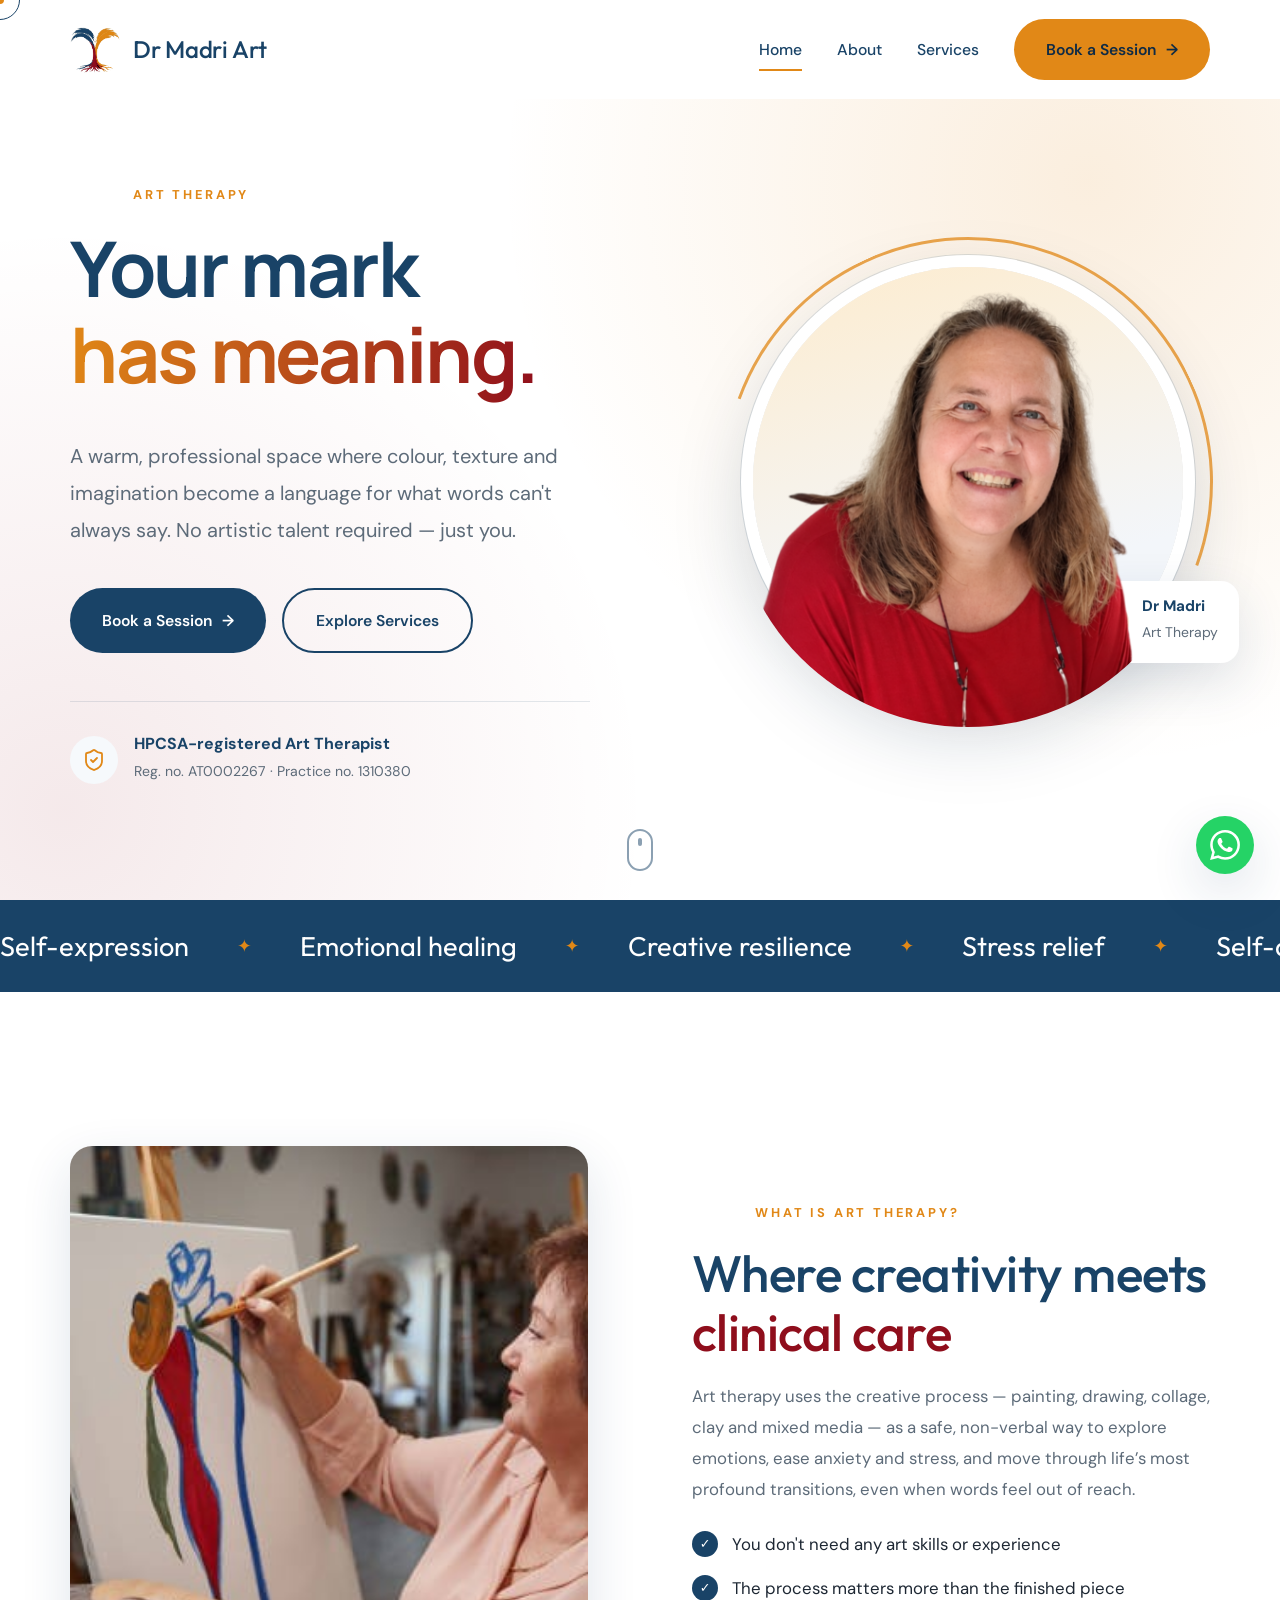
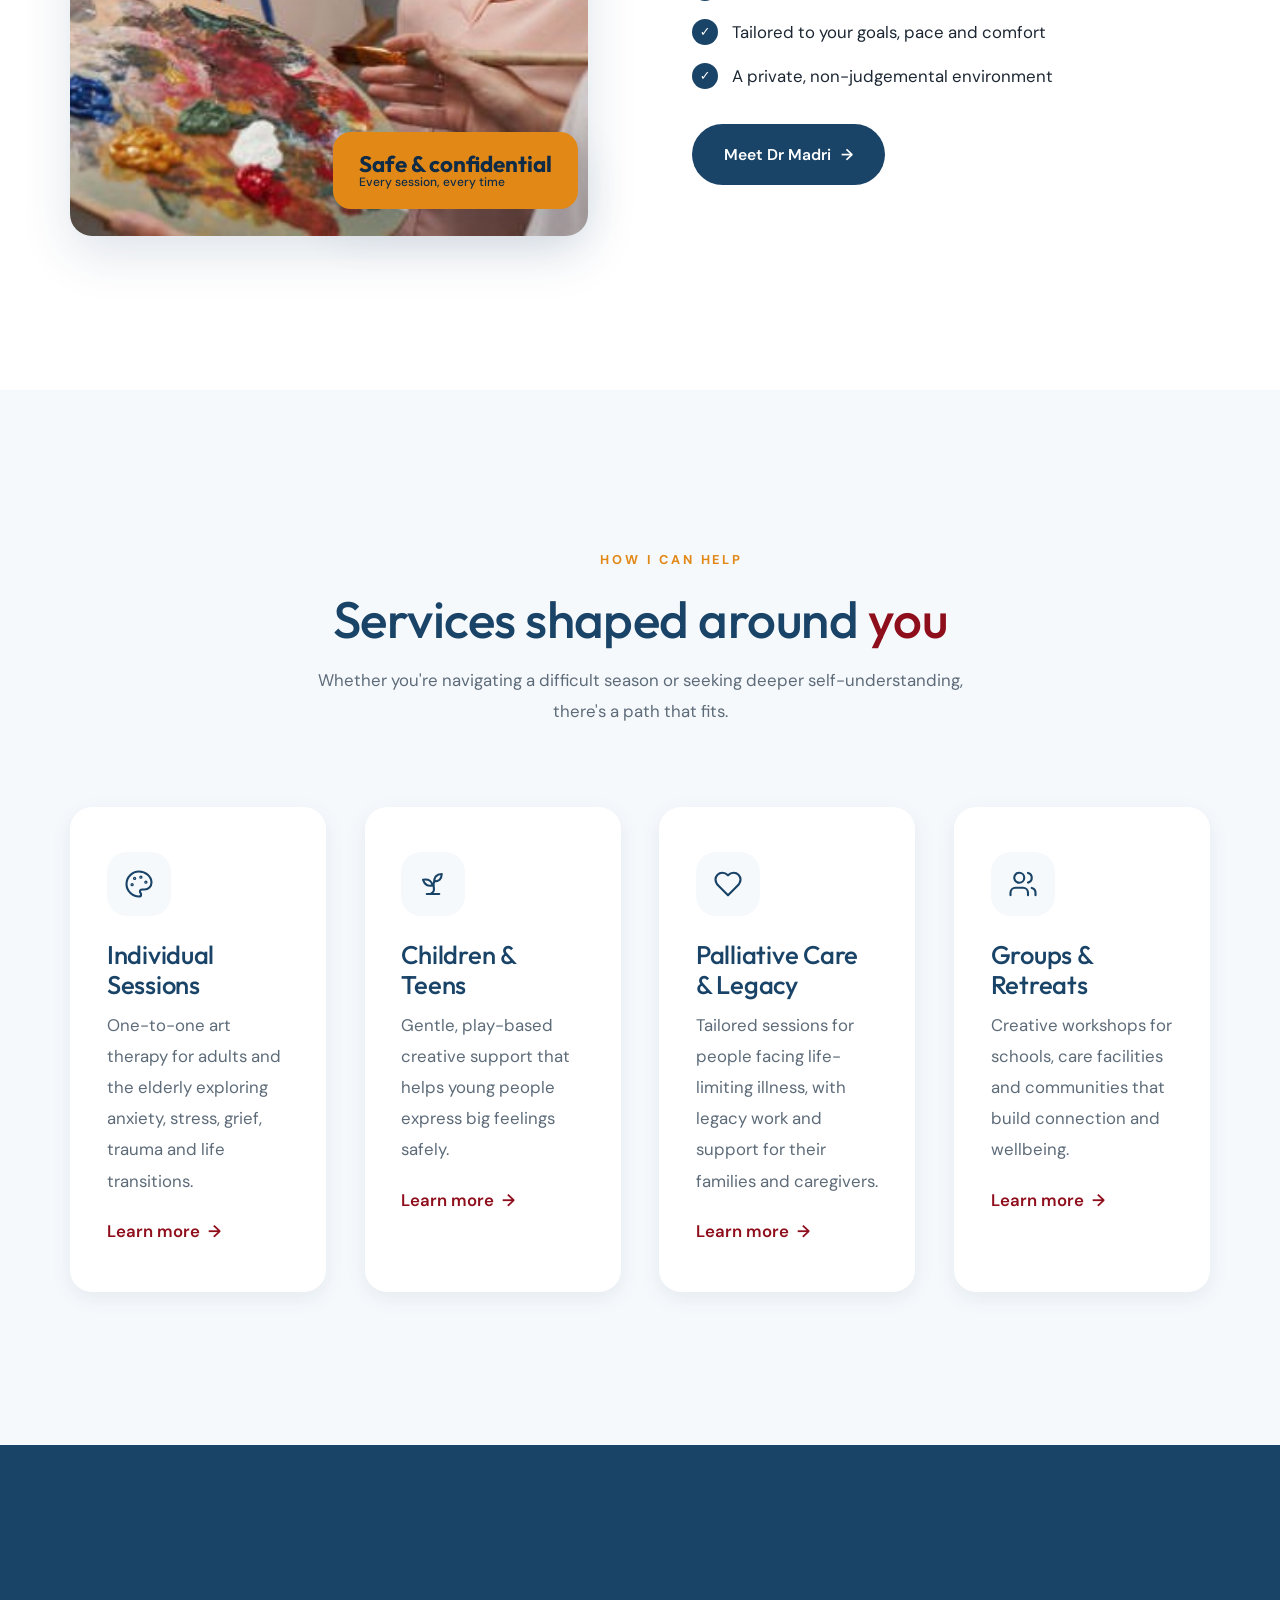
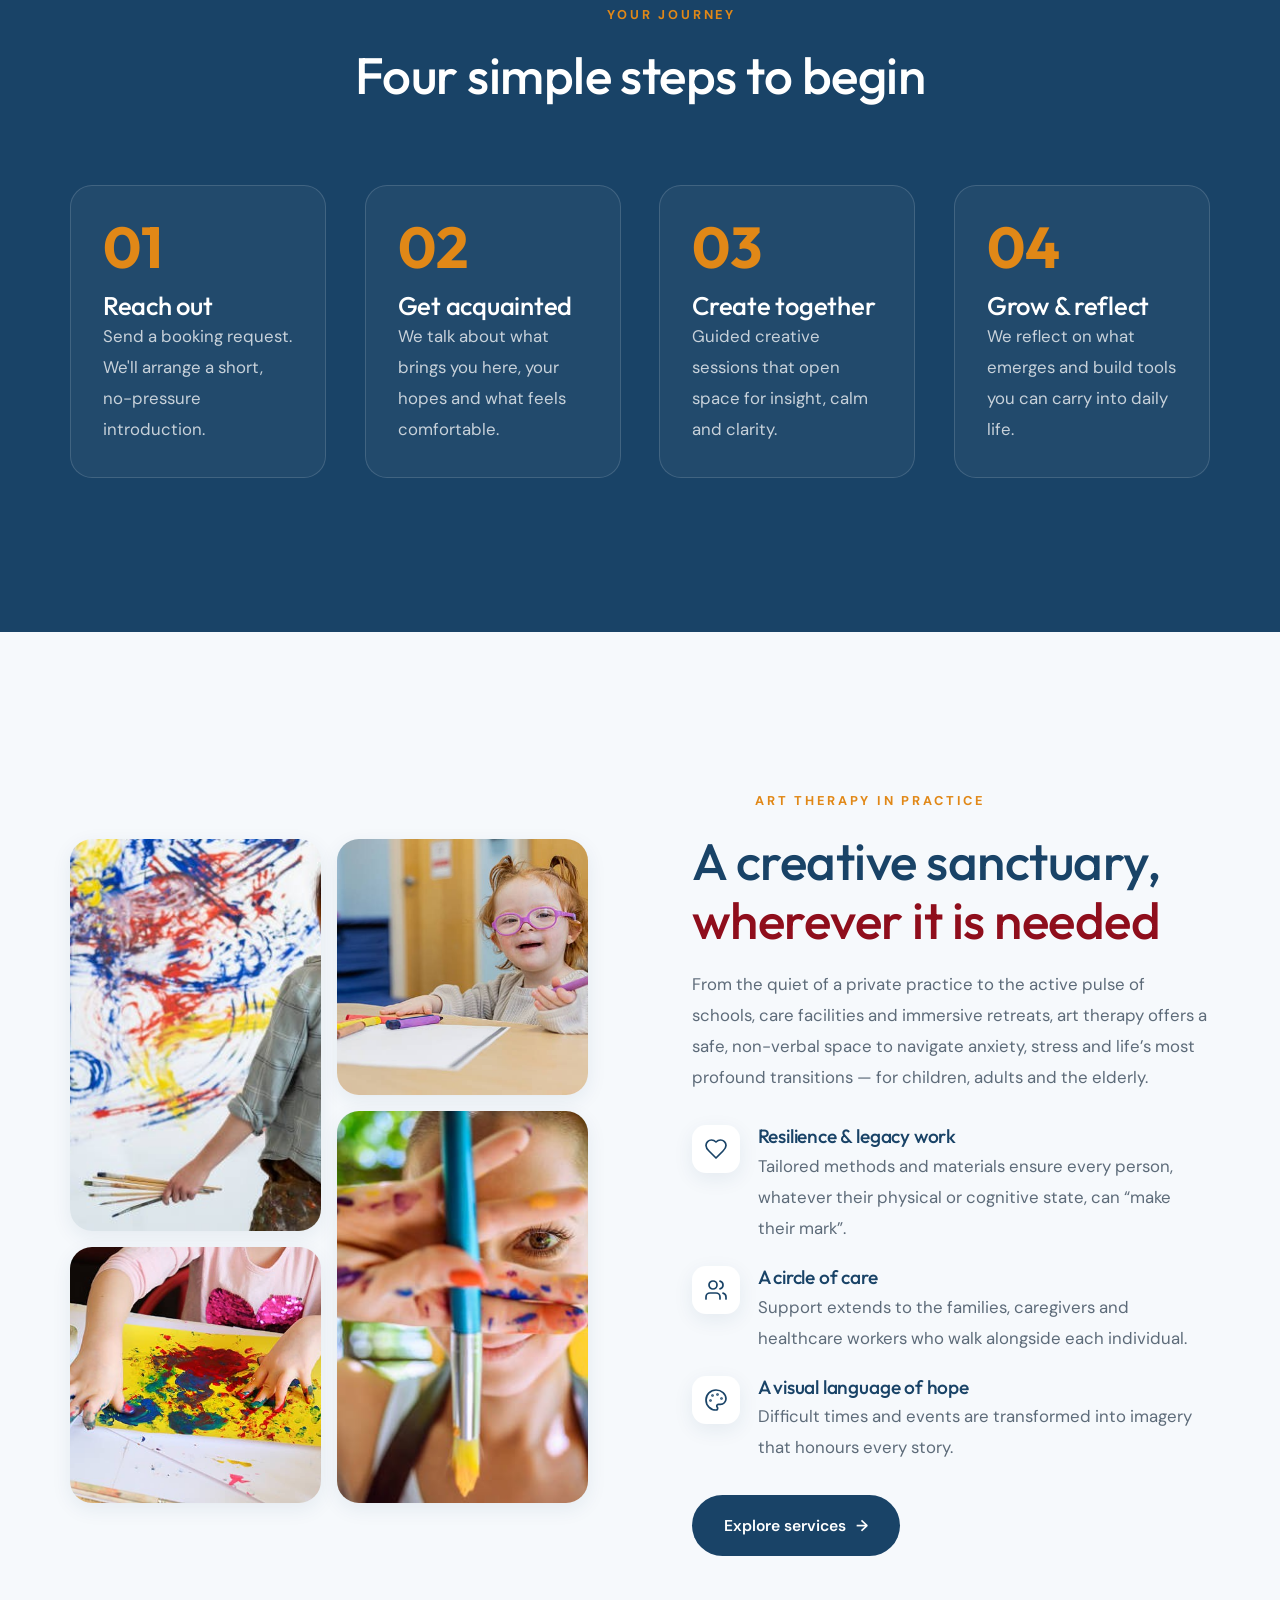
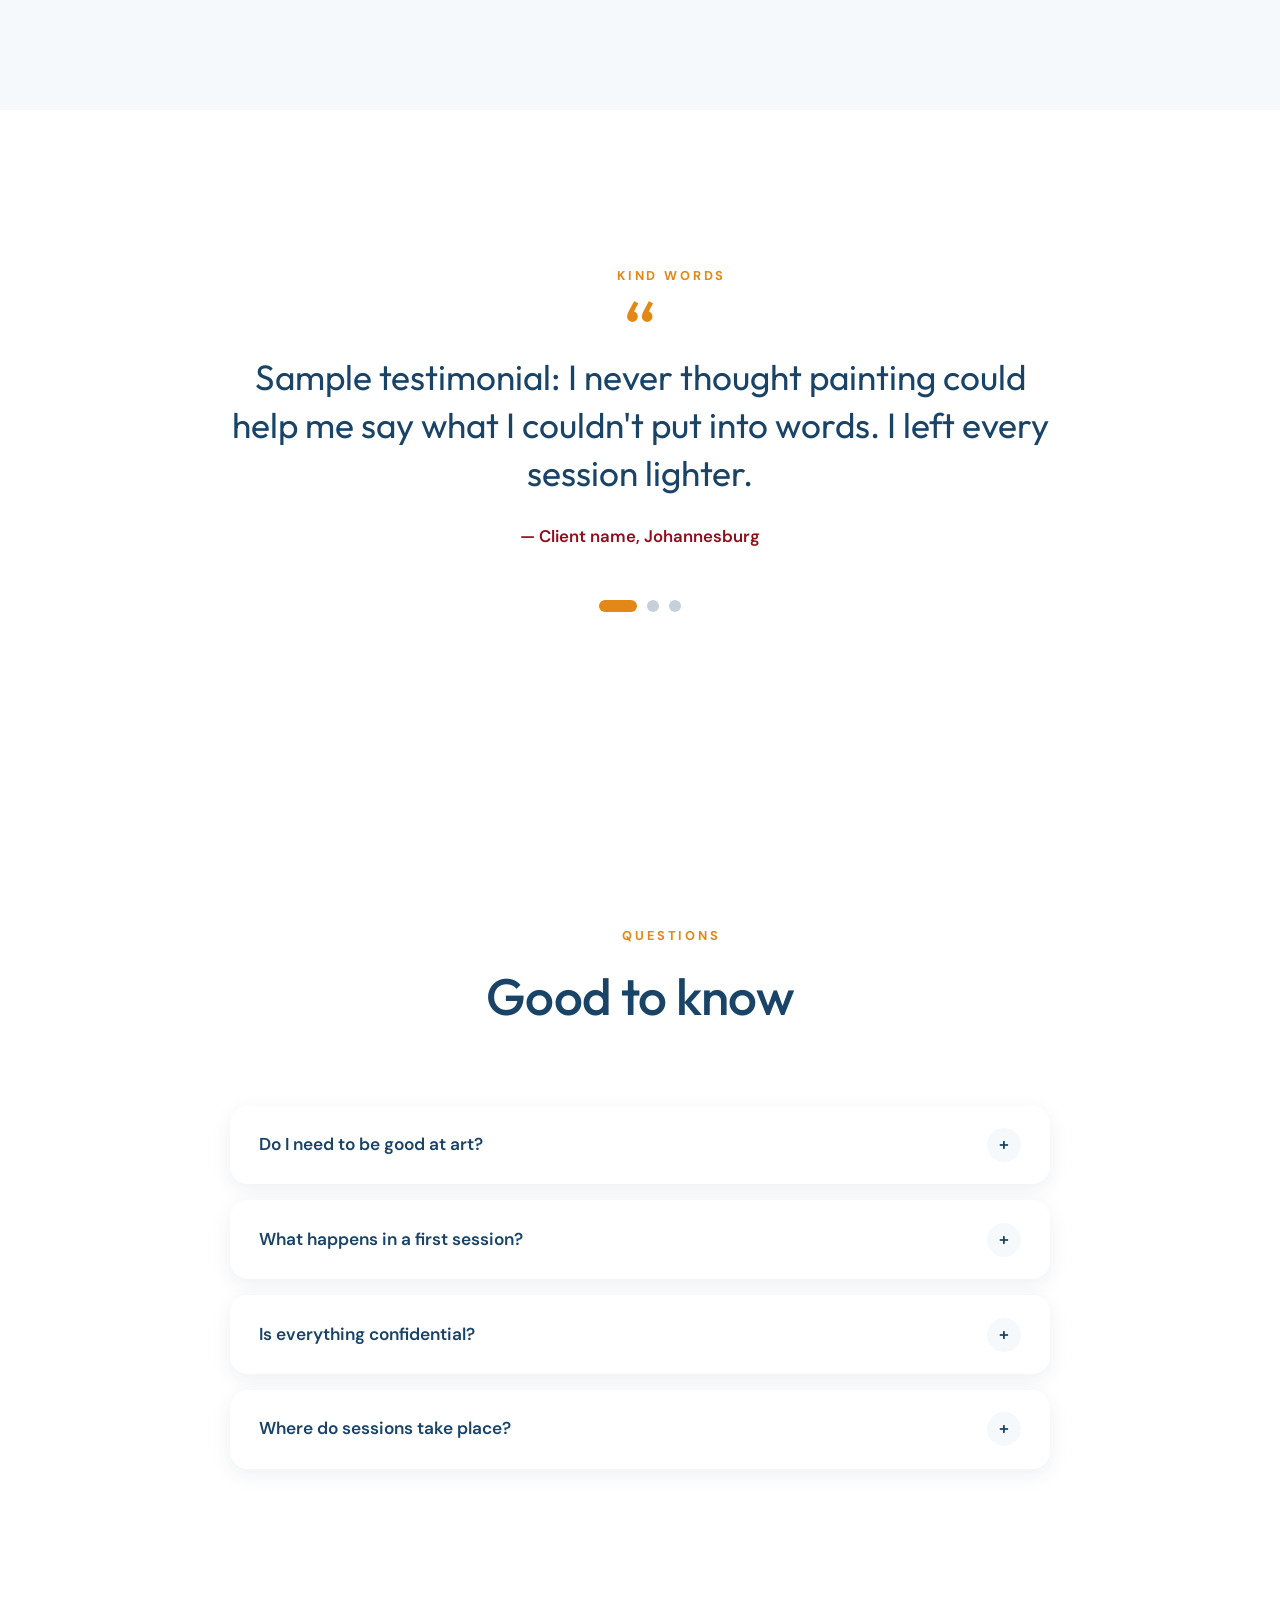
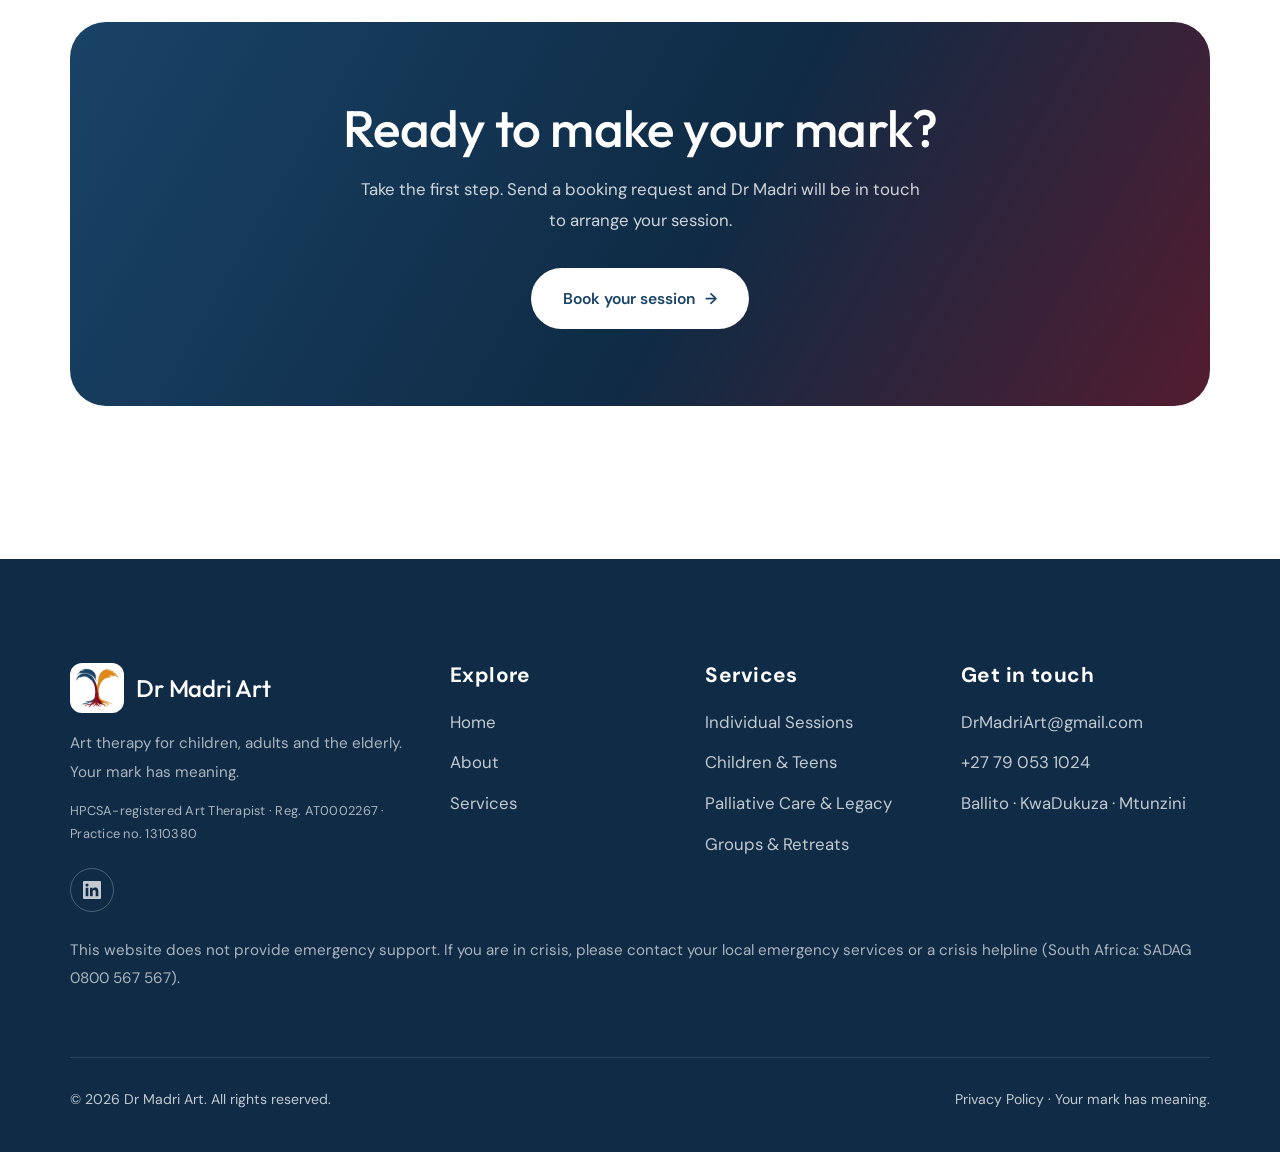
==== index.html @ 4280000b "Add files via upload" ====
<!DOCTYPE html>
<html lang="en">
<head>
  <meta charset="UTF-8">
  <meta name="viewport" content="width=device-width, initial-scale=1">
  <title>Dr Madri Art | Art Therapy on the North Coast</title>
  <meta name="description" content="Dr Madri Art offers HPCSA-registered art therapy for children, adults and the elderly in Ballito, KwaDukuza and Mtunzini. Book a session today.">
  <meta name="theme-color" content="#194367">
  <meta property="og:title" content="Dr Madri Art | Your Mark Has Meaning">
  <meta property="og:description" content="Art therapy for children, adults and the elderly.">
  <meta property="og:image" content="images/madri_icon_1.png">
  <link rel="icon" href="images/madri_icon_1.png">
  <link rel="preconnect" href="https://fonts.googleapis.com">
  <link rel="preconnect" href="https://fonts.gstatic.com" crossorigin>
  <link href="https://fonts.googleapis.com/css2?family=Manrope:wght@500;600;700;800&family=Outfit:wght@400;500;600&family=DM+Sans:wght@400;500;700&display=swap" rel="stylesheet">
  <link rel="stylesheet" href="styles.css">
</head>
<body>
  <div class="preloader"><div class="preloader-inner"><img class="preloader-icon" src="images/madri_icon_2.png" alt=""><div class="preloader-mark"><span></span><span></span><span></span></div></div></div>
  <div class="page-fade active"></div>
  <div class="progress"></div>
  <div class="cursor-dot"></div><div class="cursor-ring"></div>

  <header class="header">
    <div class="container nav">
      <a href="index.html" class="brand" aria-label="Dr Madri Art home"><img class="brand-icon" src="images/madri_icon_1.png" alt=""><span class="brand-text">Dr Madri Art</span></a>
      <nav class="nav-links" id="nav">
        <a href="index.html" class="active">Home</a>
        <a href="about.html">About</a>
        <a href="services.html">Services</a>
        <a href="contact.html" class="btn btn-amber">Book a Session <span class="arrow">→</span></a>
      </nav>
      <button class="menu-toggle" aria-label="Toggle menu" aria-expanded="false"><span></span><span></span><span></span></button>
    </div>
  </header>

  <main>
    <!-- HERO -->
    <section class="hero">
      <div class="container hero-grid">
        <div>
          <span class="eyebrow reveal">Art Therapy</span>
          <h1 class="reveal" style="--d:.1s"><span>Your mark</span><span class="grad">has meaning.</span></h1>
          <p class="lead reveal" style="--d:.2s">A warm, professional space where colour, texture and imagination become a language for what words can't always say. No artistic talent required — just you.</p>
          <div class="hero-cta reveal" style="--d:.3s">
            <a href="contact.html" class="btn btn-primary">Book a Session <span class="arrow">→</span></a>
            <a href="services.html" class="btn btn-outline">Explore Services</a>
          </div>
          <div class="cred reveal" style="--d:.45s"><div class="cred-icon"><svg viewBox="0 0 24 24" aria-hidden="true"><path d="M20 13c0 5-3.5 7.5-7.66 8.95a1 1 0 0 1-.67-.01C7.5 20.5 4 18 4 13V6a1 1 0 0 1 1-1c2 0 4.5-1.2 6.24-2.72a1.17 1.17 0 0 1 1.52 0C14.51 3.81 17 5 19 5a1 1 0 0 1 1 1z"/><path d="m9 12 2 2 4-4"/></svg></div><div><strong>HPCSA-registered Art Therapist</strong><span>Reg. no. AT0002267 · Practice no. 1310380</span></div></div>
          </div>
        <div class="hero-visual reveal zoom" style="--d:.2s">
          <img class="stroke st1" src="images/brush-amber.svg" alt=""><img class="stroke st2" src="images/brush-crimson.svg" alt="">
          <div class="arch portrait"><img src="images/madri.png" alt="Dr Madri smiling in a red top" width="1000" height="1000"></div>
          <div class="float-card one"><div class="dot"><svg viewBox="0 0 24 24" aria-hidden="true"><circle cx="13.5" cy="6.5" r=".5"/><circle cx="17.5" cy="10.5" r=".5"/><circle cx="8.5" cy="7.5" r=".5"/><circle cx="6.5" cy="12.5" r=".5"/><path d="M12 2C6.5 2 2 6.5 2 12s4.5 10 10 10c.926 0 1.648-.746 1.648-1.688 0-.437-.18-.835-.437-1.125-.29-.289-.438-.652-.438-1.125a1.64 1.64 0 0 1 1.668-1.668h1.996c3.051 0 5.555-2.503 5.555-5.554C21.965 6.012 17.461 2 12 2z"/></svg></div><div><strong>Dr Madri</strong><small>Art Therapy</small></div></div>
        </div>
      </div>
      <div class="scroll-hint" aria-hidden="true"></div>
    </section>

    <!-- MARQUEE -->
    <div class="marquee" aria-hidden="true">
      <div class="marquee-track">
        <span>Self-expression</span><span>Emotional healing</span><span>Creative resilience</span><span>Stress relief</span><span>Self-discovery</span><span>Mindful making</span>
        <span>Self-expression</span><span>Emotional healing</span><span>Creative resilience</span><span>Stress relief</span><span>Self-discovery</span><span>Mindful making</span>
      </div>
    </div>

    <!-- INTRO -->
    <section>
      <div class="container split">
        <div class="split-media reveal left">
          <img class="photo tall" src="images/art_image_1.jpg" alt="An older woman painting on canvas in an art studio" width="612" height="408">
          <div class="tag">Safe &amp; confidential<small>Every session, every time</small></div>
        </div>
        <div class="reveal right">
          <span class="eyebrow">What is art therapy?</span>
          <h2>Where creativity meets <em>clinical care</em></h2>
          <p style="margin-top:1.2rem">Art therapy uses the creative process — painting, drawing, collage, clay and mixed media — as a safe, non-verbal way to explore emotions, ease anxiety and stress, and move through life’s most profound transitions, even when words feel out of reach.</p>
          <ul class="check-list">
            <li>You don't need any art skills or experience</li>
            <li>The process matters more than the finished piece</li>
            <li>Tailored to your goals, pace and comfort</li>
            <li>A private, non-judgemental environment</li>
          </ul>
          <a href="about.html" class="btn btn-primary">Meet Dr Madri <span class="arrow">→</span></a>
        </div>
      </div>
    </section>

    <!-- SERVICES -->
    <section style="background:var(--sand)">
      <div class="container">
        <div class="section-head center reveal">
          <span class="eyebrow">How I can help</span>
          <h2>Services shaped around <em>you</em></h2>
          <p>Whether you're navigating a difficult season or seeking deeper self-understanding, there's a path that fits.</p>
        </div>
        <div class="grid grid-4">
          <a href="services.html" class="card reveal"><div class="icon"><svg viewBox="0 0 24 24" aria-hidden="true"><circle cx="13.5" cy="6.5" r=".5"/><circle cx="17.5" cy="10.5" r=".5"/><circle cx="8.5" cy="7.5" r=".5"/><circle cx="6.5" cy="12.5" r=".5"/><path d="M12 2C6.5 2 2 6.5 2 12s4.5 10 10 10c.926 0 1.648-.746 1.648-1.688 0-.437-.18-.835-.437-1.125-.29-.289-.438-.652-.438-1.125a1.64 1.64 0 0 1 1.668-1.668h1.996c3.051 0 5.555-2.503 5.555-5.554C21.965 6.012 17.461 2 12 2z"/></svg></div><h3>Individual Sessions</h3><p>One-to-one art therapy for adults and the elderly exploring anxiety, stress, grief, trauma and life transitions.</p><span class="more">Learn more <span>→</span></span></a>
          <a href="services.html" class="card reveal" style="--d:.1s"><div class="icon"><svg viewBox="0 0 24 24" aria-hidden="true"><path d="M7 20h10"/><path d="M10 20c5.5-2.5.8-6.4 3-10"/><path d="M9.5 9.4c1.1.8 1.8 2.2 2.3 3.7-2 .4-3.5.4-4.8-.3-1.2-.6-2.3-1.9-3-4.2 2.8-.5 4.4 0 5.5.8z"/><path d="M14.1 6a7 7 0 0 0-1.1 4c1.9-.1 3.3-.6 4.3-1.4 1-1 1.6-2.3 1.7-4.6-2.7.1-4 1-4.9 2z"/></svg></div><h3>Children &amp; Teens</h3><p>Gentle, play-based creative support that helps young people express big feelings safely.</p><span class="more">Learn more <span>→</span></span></a>
          <a href="services.html" class="card reveal" style="--d:.2s"><div class="icon"><svg viewBox="0 0 24 24" aria-hidden="true"><path d="M19 14c1.49-1.46 3-3.21 3-5.5A5.5 5.5 0 0 0 16.5 3c-1.76 0-3 .5-4.5 2-1.5-1.5-2.74-2-4.5-2A5.5 5.5 0 0 0 2 8.5c0 2.3 1.5 4.05 3 5.5l7 7Z"/></svg></div><h3>Palliative Care &amp; Legacy</h3><p>Tailored sessions for people facing life-limiting illness, with legacy work and support for their families and caregivers.</p><span class="more">Learn more <span>→</span></span></a>
          <a href="services.html" class="card reveal" style="--d:.3s"><div class="icon"><svg viewBox="0 0 24 24" aria-hidden="true"><path d="M16 21v-2a4 4 0 0 0-4-4H6a4 4 0 0 0-4 4v2"/><circle cx="9" cy="7" r="4"/><path d="M22 21v-2a4 4 0 0 0-3-3.87"/><path d="M16 3.13a4 4 0 0 1 0 7.75"/></svg></div><h3>Groups &amp; Retreats</h3><p>Creative workshops for schools, care facilities and communities that build connection and wellbeing.</p><span class="more">Learn more <span>→</span></span></a>
        </div>
      </div>
    </section>

    <!-- PROCESS -->
    <section class="dark">
      <div class="container">
        <div class="section-head center reveal">
          <span class="eyebrow">Your journey</span>
          <h2>Four simple steps to begin</h2>
        </div>
        <div class="grid grid-4 steps">
          <div class="step reveal"><h3>Reach out</h3><p>Send a booking request. We'll arrange a short, no-pressure introduction.</p></div>
          <div class="step reveal" style="--d:.1s"><h3>Get acquainted</h3><p>We talk about what brings you here, your hopes and what feels comfortable.</p></div>
          <div class="step reveal" style="--d:.2s"><h3>Create together</h3><p>Guided creative sessions that open space for insight, calm and clarity.</p></div>
          <div class="step reveal" style="--d:.3s"><h3>Grow &amp; reflect</h3><p>We reflect on what emerges and build tools you can carry into daily life.</p></div>
        </div>
      </div>
    </section>

    <!-- ART THERAPY -->
    <section style="background:var(--sand)">
      <div class="container split">
        <div class="mosaic reveal left">
          <img class="m1" src="images/art_image_3.jpg" alt="A woman painting an expressive mural in red, blue and yellow" loading="lazy">
          <img class="m2" src="images/art_image_6.jpg" alt="A child finger-painting on yellow paper" loading="lazy">
          <img class="m3" src="images/art_image_4.jpg" alt="A smiling toddler with crayons and paper" loading="lazy">
          <img class="m4" src="images/art_image_5.jpg" alt="A woman with paint-covered hands holding a brush" loading="lazy">
        </div>
        <div class="reveal right">
          <span class="eyebrow">Art therapy in practice</span>
          <h2>A creative sanctuary, <em>wherever it is needed</em></h2>
          <p style="margin-top:1.2rem">From the quiet of a private practice to the active pulse of schools, care facilities and immersive retreats, art therapy offers a safe, non-verbal space to navigate anxiety, stress and life’s most profound transitions — for children, adults and the elderly.</p>
          <div class="feature-list">
            <div class="feature"><div class="icon-sm"><svg viewBox="0 0 24 24" aria-hidden="true"><path d="M19 14c1.49-1.46 3-3.21 3-5.5A5.5 5.5 0 0 0 16.5 3c-1.76 0-3 .5-4.5 2-1.5-1.5-2.74-2-4.5-2A5.5 5.5 0 0 0 2 8.5c0 2.3 1.5 4.05 3 5.5l7 7Z"/></svg></div><div><h4>Resilience &amp; legacy work</h4><p>Tailored methods and materials ensure every person, whatever their physical or cognitive state, can “make their mark”.</p></div></div>
            <div class="feature"><div class="icon-sm"><svg viewBox="0 0 24 24" aria-hidden="true"><path d="M16 21v-2a4 4 0 0 0-4-4H6a4 4 0 0 0-4 4v2"/><circle cx="9" cy="7" r="4"/><path d="M22 21v-2a4 4 0 0 0-3-3.87"/><path d="M16 3.13a4 4 0 0 1 0 7.75"/></svg></div><div><h4>A circle of care</h4><p>Support extends to the families, caregivers and healthcare workers who walk alongside each individual.</p></div></div>
            <div class="feature"><div class="icon-sm"><svg viewBox="0 0 24 24" aria-hidden="true"><circle cx="13.5" cy="6.5" r=".5"/><circle cx="17.5" cy="10.5" r=".5"/><circle cx="8.5" cy="7.5" r=".5"/><circle cx="6.5" cy="12.5" r=".5"/><path d="M12 2C6.5 2 2 6.5 2 12s4.5 10 10 10c.926 0 1.648-.746 1.648-1.688 0-.437-.18-.835-.437-1.125-.29-.289-.438-.652-.438-1.125a1.64 1.64 0 0 1 1.668-1.668h1.996c3.051 0 5.555-2.503 5.555-5.554C21.965 6.012 17.461 2 12 2z"/></svg></div><div><h4>A visual language of hope</h4><p>Difficult times and events are transformed into imagery that honours every story.</p></div></div>
          </div>
          <a href="services.html" class="btn btn-primary">Explore services <span class="arrow">→</span></a>
        </div>
      </div>
    </section>

    <!-- TESTIMONIALS -->
    <section>
      <div class="container testi reveal">
        <span class="eyebrow" style="justify-content:center;display:flex">Kind words</span>
        <div class="testi-track">
          <div class="testi-slide"><blockquote>Sample testimonial: I never thought painting could help me say what I couldn't put into words. I left every session lighter.</blockquote><cite>— Client name, Johannesburg</cite></div>
          <div class="testi-slide"><blockquote>Sample testimonial: A calm, safe space. My teenager finally opened up about what she was feeling.</blockquote><cite>— Parent of a client</cite></div>
          <div class="testi-slide"><blockquote>Sample testimonial: Our team workshop brought people together in a way no meeting ever had.</blockquote><cite>— HR Manager, Company name</cite></div>
        </div>
        <div class="dots"></div>
        <!-- REPLACE the sample testimonials with real ones (with client permission) -->
      </div>
    </section>

    <!-- FAQ -->
    <section>
      <div class="container">
        <div class="section-head center reveal"><span class="eyebrow">Questions</span><h2>Good to know</h2></div>
        <div class="faq reveal">
          <div class="faq-item"><button class="faq-q">Do I need to be good at art? <span class="plus">+</span></button><div class="faq-a"><p>Not at all. Art therapy is about the process of expression, not the quality of the result. No experience is needed.</p></div></div>
          <div class="faq-item"><button class="faq-q">What happens in a first session? <span class="plus">+</span></button><div class="faq-a"><p>We'll chat about what brings you, your goals and any questions you have, and gently introduce some creative materials at your own pace.</p></div></div>
          <div class="faq-item"><button class="faq-q">Is everything confidential? <span class="plus">+</span></button><div class="faq-a"><p>Yes. Sessions and artwork are private and handled according to professional ethical guidelines. Your artwork is never shared without your explicit consent.</p></div></div>
          <div class="faq-item"><button class="faq-q">Where do sessions take place? <span class="plus">+</span></button><div class="faq-a"><p>Dr Madri runs a mobile practice with sessional rooms on the North Coast in Ballito, KwaDukuza/Stanger and Mtunzini, and also works within schools, care facilities and retreats.</p></div></div>
        </div>
      </div>
    </section>

    <!-- CTA -->
    <section style="padding-top:0">
      <div class="container">
        <div class="cta-band reveal zoom">
          <h2>Ready to make your mark?</h2>
          <p>Take the first step. Send a booking request and Dr Madri will be in touch to arrange your session.</p>
          <a href="contact.html" class="btn btn-light">Book your session <span class="arrow">→</span></a>
        </div>
      </div>
    </section>
  </main>

  <footer class="footer">
    <div class="container">
      <div class="footer-grid">
        <div><a href="index.html" class="brand" aria-label="Dr Madri Art home"><img class="brand-icon" src="images/madri_icon_1.png" alt=""><span class="brand-text">Dr Madri Art</span></a><p>Art therapy for children, adults and the elderly. Your mark has meaning.</p>
          <p class="footer-cred">HPCSA-registered Art Therapist · Reg. AT0002267 · Practice no. 1310380</p>
          <div class="socials"><a href="#" aria-label="LinkedIn" rel="noopener"><svg viewBox="0 0 24 24" aria-hidden="true"><path fill="currentColor" d="M20.447 20.452h-3.554v-5.569c0-1.328-.027-3.037-1.852-3.037-1.853 0-2.136 1.445-2.136 2.939v5.667H9.351V9h3.414v1.561h.046c.477-.9 1.637-1.85 3.37-1.85 3.601 0 4.267 2.37 4.267 5.455v6.286zM5.337 7.433a2.062 2.062 0 01-2.063-2.065 2.064 2.064 0 112.063 2.065zm1.782 13.019H3.555V9h3.564v11.452zM22.225 0H1.771C.792 0 0 .774 0 1.729v20.542C0 23.227.792 24 1.771 24h20.451C23.2 24 24 23.227 24 22.271V1.729C24 .774 23.2 0 22.222 0h.003z"/></svg></a></div></div>
        <div><h4>Explore</h4><ul><li><a href="index.html">Home</a></li><li><a href="about.html">About</a></li><li><a href="services.html">Services</a></li><li></li></ul></div>
        <div><h4>Services</h4><ul><li><a href="services.html">Individual Sessions</a></li><li><a href="services.html">Children &amp; Teens</a></li><li><a href="services.html">Palliative Care &amp; Legacy</a></li><li><a href="services.html">Groups &amp; Retreats</a></li></ul></div>
        <div><h4>Get in touch</h4><ul><li><a href="mailto:DrMadriArt@gmail.com">DrMadriArt@gmail.com</a></li><li><a href="tel:+27790531024">+27 79 053 1024</a></li><li>Ballito · KwaDukuza · Mtunzini</li></ul></div>
      </div>
      <p class="crisis-note">This website does not provide emergency support. If you are in crisis, please contact your local emergency services or a crisis helpline (South Africa: SADAG 0800 567 567).</p>
      <div class="footer-bottom"><span>© <span class="year">2026</span> Dr Madri Art. All rights reserved.</span><span><a href="privacy.html">Privacy Policy</a> · Your mark has meaning.</span></div>
    </div>
  </footer>
  <a class="wa-float" href="https://wa.me/27790531024?text=Hello%20Dr%20Madri%2C%20I%27d%20like%20to%20enquire%20about%20a%20session." target="_blank" rel="noopener" aria-label="Chat on WhatsApp"><svg viewBox="0 0 24 24" aria-hidden="true"><path fill="currentColor" d="M17.472 14.382c-.297-.149-1.758-.867-2.03-.967-.273-.099-.471-.148-.67.15-.197.297-.767.966-.94 1.164-.173.199-.347.223-.644.075-.297-.15-1.255-.463-2.39-1.475-.883-.788-1.48-1.761-1.653-2.059-.173-.297-.018-.458.13-.606.134-.133.298-.347.446-.52.149-.174.198-.298.298-.497.099-.198.05-.371-.025-.52-.075-.149-.669-1.612-.916-2.207-.242-.579-.487-.5-.669-.51-.173-.008-.371-.01-.57-.01-.198 0-.52.074-.792.372-.272.297-1.04 1.016-1.04 2.479 0 1.462 1.065 2.875 1.213 3.074.149.198 2.096 3.2 5.077 4.487.709.306 1.262.489 1.694.625.712.227 1.36.195 1.871.118.571-.085 1.758-.719 2.006-1.413.248-.694.248-1.289.173-1.413-.074-.124-.272-.198-.57-.347m-5.421 7.403h-.004a9.87 9.87 0 01-5.031-1.378l-.361-.214-3.741.982.998-3.648-.235-.374a9.86 9.86 0 01-1.51-5.26c.001-5.45 4.436-9.884 9.888-9.884 2.64 0 5.122 1.03 6.988 2.898a9.825 9.825 0 012.893 6.994c-.003 5.45-4.437 9.884-9.885 9.884m8.413-18.297A11.815 11.815 0 0012.05 0C5.495 0 .16 5.335.157 11.892c0 2.096.547 4.142 1.588 5.945L.057 24l6.305-1.654a11.882 11.882 0 005.683 1.448h.005c6.554 0 11.89-5.335 11.893-11.893a11.821 11.821 0 00-3.48-8.413Z"/></svg></a>
  <div class="mobile-bar"><a href="contact.html" class="btn btn-amber">Book a session</a><a class="wa-btn" href="https://wa.me/27790531024?text=Hello%20Dr%20Madri%2C%20I%27d%20like%20to%20enquire%20about%20a%20session." target="_blank" rel="noopener" aria-label="Chat on WhatsApp"><svg viewBox="0 0 24 24" aria-hidden="true"><path fill="currentColor" d="M17.472 14.382c-.297-.149-1.758-.867-2.03-.967-.273-.099-.471-.148-.67.15-.197.297-.767.966-.94 1.164-.173.199-.347.223-.644.075-.297-.15-1.255-.463-2.39-1.475-.883-.788-1.48-1.761-1.653-2.059-.173-.297-.018-.458.13-.606.134-.133.298-.347.446-.52.149-.174.198-.298.298-.497.099-.198.05-.371-.025-.52-.075-.149-.669-1.612-.916-2.207-.242-.579-.487-.5-.669-.51-.173-.008-.371-.01-.57-.01-.198 0-.52.074-.792.372-.272.297-1.04 1.016-1.04 2.479 0 1.462 1.065 2.875 1.213 3.074.149.198 2.096 3.2 5.077 4.487.709.306 1.262.489 1.694.625.712.227 1.36.195 1.871.118.571-.085 1.758-.719 2.006-1.413.248-.694.248-1.289.173-1.413-.074-.124-.272-.198-.57-.347m-5.421 7.403h-.004a9.87 9.87 0 01-5.031-1.378l-.361-.214-3.741.982.998-3.648-.235-.374a9.86 9.86 0 01-1.51-5.26c.001-5.45 4.436-9.884 9.888-9.884 2.64 0 5.122 1.03 6.988 2.898a9.825 9.825 0 012.893 6.994c-.003 5.45-4.437 9.884-9.885 9.884m8.413-18.297A11.815 11.815 0 0012.05 0C5.495 0 .16 5.335.157 11.892c0 2.096.547 4.142 1.588 5.945L.057 24l6.305-1.654a11.882 11.882 0 005.683 1.448h.005c6.554 0 11.89-5.335 11.893-11.893a11.821 11.821 0 00-3.48-8.413Z"/></svg><span>WhatsApp</span></a></div>
  <button class="to-top" aria-label="Back to top">↑</button>
  <script src="main.js"></script>
</body>
</html>
---- styles.css ----
/* Nourd (headings): add licensed font files to /fonts. Falls back to Outfit until then. */
@font-face { font-family: "Nourd"; font-weight: 400; font-display: swap; src: local("Nourd Regular"), local("Nourd"), url("fonts/Nourd-Regular.woff2") format("woff2"), url("fonts/Nourd-Regular.otf") format("opentype"); }
@font-face { font-family: "Nourd"; font-weight: 500; font-display: swap; src: local("Nourd Medium"), url("fonts/Nourd-Medium.woff2") format("woff2"), url("fonts/Nourd-Medium.otf") format("opentype"); }
@font-face { font-family: "Nourd"; font-weight: 700; font-display: swap; src: local("Nourd Bold"), url("fonts/Nourd-Bold.woff2") format("woff2"), url("fonts/Nourd-Bold.otf") format("opentype"); }

/* =========================================================
   Dr Madri Art — Stylesheet
   Brand: Navy #194367 | Amber #e18817 | Crimson #8f0e1c
   ========================================================= */

:root {
  --navy: #194367;
  --navy-deep: #0f2b45;
  --amber: #e18817;
  --crimson: #8f0e1c;
  --cream: #ffffff;
  --sand: #f6f9fc;
  --ink: #1d2733;
  --muted: #5d6b79;
  --white: #ffffff;

  --font-display: "Nourd", "Outfit", system-ui, -apple-system, sans-serif;
  --font-banner: "Manrope", "DM Sans", system-ui, -apple-system, sans-serif;
  --font-body: "DM Sans", system-ui, -apple-system, sans-serif;

  --ease: cubic-bezier(0.22, 1, 0.36, 1);
  --ease-bounce: cubic-bezier(0.34, 1.56, 0.64, 1);
  --radius: 22px;
  --shadow-sm: 0 6px 20px rgba(25, 67, 103, 0.08);
  --shadow-md: 0 18px 50px rgba(25, 67, 103, 0.14);
  --shadow-lg: 0 30px 80px rgba(15, 43, 69, 0.22);
  --container: 1140px;
}

*, *::before, *::after { box-sizing: border-box; margin: 0; padding: 0; }
html { scroll-behavior: smooth; -webkit-text-size-adjust: 100%; }
body {
  font-family: var(--font-body);
  color: var(--ink);
  background: var(--cream);
  line-height: 1.85;
  font-size: 1.05rem;
  overflow-x: hidden;
}
img { max-width: 100%; display: block; }
a { color: inherit; text-decoration: none; }
ul { list-style: none; }
button { font: inherit; cursor: pointer; border: 0; background: none; color: inherit; }
::selection { background: var(--amber); color: var(--navy-deep); }

h1, h2, h3, h4 {
  font-family: var(--font-display);
  color: var(--navy);
  line-height: 1.15;
  font-weight: 500;
  letter-spacing: -0.01em;
}
h1 { font-size: clamp(2.8rem, 6vw, 5rem); }
h2 { font-size: clamp(2.1rem, 4vw, 3.3rem); }
h3 { font-size: 1.6rem; }
p { color: var(--muted); }
em { font-style: normal; color: var(--crimson); }
.hero h1, .page-hero h1 { font-family: var(--font-banner); font-weight: 700; letter-spacing: -0.03em; line-height: 1.12; }

.container { width: min(var(--container), 92%); margin-inline: auto; }
section { padding: clamp(6rem, 12vw, 10.5rem) 0; position: relative; }

.eyebrow {
  display: inline-flex; align-items: center; gap: .7rem;
  font-size: .8rem; letter-spacing: .22em; text-transform: uppercase;
  font-weight: 700; color: var(--amber); margin-bottom: 1.2rem;
}
.eyebrow::before { content: ""; width: 38px; height: 2px; background: currentColor; }
.section-head { max-width: 680px; margin-bottom: 5rem; }
.section-head.center { margin-inline: auto; text-align: center; }
.section-head.center .eyebrow { justify-content: center; }
.section-head p { margin-top: 1rem; }

/* ---------- Preloader & progress ---------- */
.preloader {
  position: fixed; inset: 0; z-index: 9999; background: var(--navy);
  display: grid; place-items: center; transition: opacity .7s var(--ease), visibility .7s;
}
.preloader-inner { display: flex; flex-direction: column; align-items: center; gap: 2rem; }
.preloader-icon { width: 130px; height: auto; animation: fadeUp .9s var(--ease) both; }
@keyframes fadeUp { from { opacity: 0; transform: translateY(14px); } to { opacity: 1; transform: none; } }
.preloader.done { opacity: 0; visibility: hidden; }
.preloader-mark { display: flex; gap: 10px; }
.preloader-mark span {
  width: 16px; height: 16px; border-radius: 50%; animation: bob 1s var(--ease) infinite;
}
.preloader-mark span:nth-child(1) { background: var(--amber); }
.preloader-mark span:nth-child(2) { background: var(--white); animation-delay: .15s; }
.preloader-mark span:nth-child(3) { background: var(--crimson); animation-delay: .3s; }
@keyframes bob { 0%,100% { transform: translateY(0) scale(.8); } 50% { transform: translateY(-14px) scale(1.1); } }

.progress {
  position: fixed; top: 0; left: 0; height: 4px; width: 0; z-index: 1100;
  background: linear-gradient(90deg, var(--navy), var(--amber), var(--crimson));
}

.page-fade { position: fixed; inset: 0; background: var(--navy); z-index: 9000; opacity: 0; pointer-events: none; transition: opacity .45s var(--ease); }
.page-fade.active { opacity: 1; pointer-events: all; }

/* ---------- Custom cursor ---------- */
.cursor-dot, .cursor-ring { position: fixed; top: 0; left: 0; pointer-events: none; z-index: 10000; border-radius: 50%; opacity: 0; transition: opacity .3s; }
.cursor-dot { width: 8px; height: 8px; background: var(--amber); margin: -4px 0 0 -4px; }
.cursor-ring { width: 40px; height: 40px; border: 1.5px solid var(--navy); margin: -20px 0 0 -20px; transition: width .3s var(--ease), height .3s var(--ease), margin .3s var(--ease), background .3s, opacity .3s; }
.cursor-ring.hover { width: 70px; height: 70px; margin: -35px 0 0 -35px; background: rgba(225,136,23,.15); border-color: var(--amber); }
body.has-cursor .cursor-dot, body.has-cursor .cursor-ring { opacity: 1; }
@media (hover: none), (pointer: coarse) { .cursor-dot, .cursor-ring { display: none; } }

/* ---------- Header ---------- */
.header {
  position: fixed; inset: 0 0 auto 0; z-index: 1000; padding: 1.2rem 0;
  background: #fff; transition: padding .4s var(--ease), box-shadow .4s;
}
.header.scrolled { padding: .7rem 0; box-shadow: var(--shadow-sm); }
.nav { display: flex; align-items: center; justify-content: space-between; gap: 2rem; }
.brand { display: flex; align-items: center; gap: .8rem; font-family: var(--font-display); font-size: 1.5rem; font-weight: 500; letter-spacing: -0.01em; color: var(--navy); }
.brand-icon { height: 46px; width: auto; transition: transform .6s var(--ease-bounce); }
.brand:hover .brand-icon { transform: rotate(-8deg) scale(1.1); }
.brand-text { display: inline-block; white-space: nowrap; }
.footer .brand-icon { background: #fff; border-radius: 12px; padding: 5px; height: 50px; }
.nav-links { display: flex; align-items: center; gap: 2.2rem; }
.nav-links a:not(.btn) { position: relative; font-weight: 500; font-size: .98rem; color: var(--navy); padding: .3rem 0; }
.nav-links a:not(.btn)::after {
  content: ""; position: absolute; left: 0; bottom: -2px; height: 2px; width: 100%;
  background: var(--amber); transform: scaleX(0); transform-origin: right; transition: transform .45s var(--ease);
}
.nav-links a:not(.btn):hover::after, .nav-links a.active::after { transform: scaleX(1); transform-origin: left; }
.menu-toggle { display: none; width: 46px; height: 46px; border-radius: 50%; background: var(--navy); position: relative; z-index: 1200; }
.menu-toggle span { position: absolute; left: 13px; right: 13px; height: 2px; background: #fff; transition: transform .4s var(--ease), opacity .3s; }
.menu-toggle span:nth-child(1) { top: 17px; } .menu-toggle span:nth-child(2) { top: 23px; } .menu-toggle span:nth-child(3) { top: 29px; }
.menu-toggle.open span:nth-child(1) { transform: translateY(6px) rotate(45deg); }
.menu-toggle.open span:nth-child(2) { opacity: 0; }
.menu-toggle.open span:nth-child(3) { transform: translateY(-6px) rotate(-45deg); }

/* ---------- Buttons ---------- */
.btn {
  position: relative; display: inline-flex; align-items: center; gap: .6rem; overflow: hidden;
  padding: 1rem 2rem; border-radius: 100px; font-weight: 600; font-size: .98rem;
  transition: transform .4s var(--ease), box-shadow .4s var(--ease), color .4s; z-index: 1;
}
.btn::before {
  content: ""; position: absolute; inset: 0; z-index: -1; transform: translateY(101%);
  transition: transform .5s var(--ease); border-radius: inherit;
}
.btn:hover::before { transform: translateY(0); }
.btn:hover { box-shadow: var(--shadow-md); }
.btn .arrow { transition: transform .4s var(--ease); }
.btn:hover .arrow { transform: translateX(6px); }
.btn-primary { background: var(--navy); color: #fff; }
.btn-primary::before { background: var(--crimson); }
.btn-amber { background: var(--amber); color: var(--navy-deep); }
.btn-amber::before { background: var(--navy); } .btn-amber:hover { color: #fff; }
.btn-outline { border: 2px solid var(--navy); color: var(--navy); }
.btn-outline::before { background: var(--navy); } .btn-outline:hover { color: #fff; }
.btn-light { background: #fff; color: var(--navy); }
.btn-light::before { background: var(--amber); }

/* ---------- Hero ---------- */
.hero { min-height: 100vh; display: flex; align-items: center; padding: 10rem 0 6rem; overflow: hidden;
  background: radial-gradient(circle at 85% 20%, rgba(225,136,23,.14), transparent 45%), radial-gradient(circle at 5% 90%, rgba(143,14,28,.09), transparent 40%), var(--cream); }
.hero-grid { display: grid; grid-template-columns: 1.1fr .9fr; gap: 4rem; align-items: center; }
.hero h1 span { display: block; }
.hero h1 .grad { display: inline-block; padding: 0 .04em .2em 0; background: linear-gradient(100deg, var(--amber), var(--crimson)); -webkit-background-clip: text; background-clip: text; color: transparent; }
.hero p.lead { font-size: 1.25rem; max-width: 540px; margin: 1.6rem 0 2.4rem; }
.hero-cta { display: flex; flex-wrap: wrap; gap: 1rem; }

.hero-visual { position: relative; display: grid; place-items: center; }
.arch {
  position: relative; width: min(430px, 100%); aspect-ratio: 4/5; background: linear-gradient(165deg, #fdeccf, #eef3f8);
  border-radius: 999px 999px 28px 28px; overflow: hidden; box-shadow: var(--shadow-lg);
  transition: transform .8s var(--ease);
}
.arch img { width: 100%; height: 100%; object-fit: cover; object-position: center 20%; transition: transform 1.2s var(--ease); }
.arch:hover img { transform: scale(1.06); }
.orb { position: absolute; border-radius: 50%; filter: blur(.5px); animation: float 8s ease-in-out infinite; }
.orb.a { width: 120px; height: 120px; background: var(--amber); top: 2%; right: 2%; opacity: .92; }
.orb.b { width: 70px; height: 70px; background: var(--crimson); bottom: 12%; left: -2%; animation-delay: -3s; }
.orb.c { width: 36px; height: 36px; border: 3px solid var(--navy); top: 28%; left: 0; animation-delay: -5s; }
@keyframes float { 0%,100% { transform: translateY(0) rotate(0); } 50% { transform: translateY(-22px) rotate(12deg); } }
.float-card {
  position: absolute; background: #fff; border-radius: 18px; padding: 1rem 1.3rem; box-shadow: var(--shadow-md);
  display: flex; gap: .8rem; align-items: center; animation: float 7s ease-in-out infinite;
}
.float-card .dot { width: 42px; height: 42px; border-radius: 50%; display: grid; place-items: center; background: rgba(225,136,23,.16); font-size: 1.2rem; }
.float-card strong { display: block; color: var(--navy); font-size: .95rem; line-height: 1.2; }
.float-card small { color: var(--muted); }
.float-card.one { bottom: 8%; right: -6%; }
.scroll-hint { position: absolute; bottom: 1.8rem; left: 50%; translate: -50% 0; width: 26px; height: 42px; border: 2px solid var(--navy); border-radius: 20px; opacity: .5; }
.scroll-hint::after { content: ""; position: absolute; top: 7px; left: 50%; width: 4px; height: 8px; margin-left: -2px; border-radius: 4px; background: var(--navy); animation: scrollDot 1.8s infinite; }
@keyframes scrollDot { 0% { opacity: 1; transform: translateY(0); } 100% { opacity: 0; transform: translateY(14px); } }

/* ---------- Marquee ---------- */
.marquee { background: var(--navy); padding: 1.3rem 0; overflow: hidden; white-space: nowrap; }
.marquee-track { display: inline-flex; gap: 3rem; animation: marquee 32s linear infinite; }
.marquee:hover .marquee-track { animation-play-state: paused; }
.marquee span { font-family: var(--font-display); font-size: 1.7rem; color: #fff; display: inline-flex; align-items: center; gap: 3rem; }
.marquee span::after { content: "✦"; color: var(--amber); font-style: normal; font-size: 1.1rem; }
@keyframes marquee { to { transform: translateX(-50%); } }

/* ---------- Cards & grids ---------- */
.grid { display: grid; gap: 2.4rem; }
.grid-2 { grid-template-columns: repeat(2, 1fr); }
.grid-3 { grid-template-columns: repeat(3, 1fr); }
.grid-4 { grid-template-columns: repeat(4, 1fr); }

.card {
  position: relative; background: #fff; border-radius: var(--radius); padding: 2.8rem 2.3rem; overflow: hidden;
  box-shadow: var(--shadow-sm); transition: transform .5s var(--ease), box-shadow .5s var(--ease); transform-style: preserve-3d;
}
.card::before {
  content: ""; position: absolute; left: 0; top: 0; width: 100%; height: 5px;
  background: linear-gradient(90deg, var(--navy), var(--amber), var(--crimson)); transform: scaleX(0); transform-origin: left; transition: transform .6s var(--ease);
}
.card:hover { box-shadow: var(--shadow-md); }
.card:hover::before { transform: scaleX(1); }
.icon svg, .icon-sm svg, .info-item .i svg, .float-card .dot svg { width: 30px; height: 30px; fill: none; stroke: var(--navy); stroke-width: 1.7; stroke-linecap: round; stroke-linejoin: round; }
.info-item .i svg { stroke: #fff; width: 22px; height: 22px; }
.float-card .dot svg { width: 22px; height: 22px; stroke: var(--amber); }
.card .icon {
  width: 64px; height: 64px; border-radius: 20px; display: grid; place-items: center; font-size: 1.8rem; margin-bottom: 1.5rem;
  background: var(--sand); transition: transform .5s var(--ease-bounce), background .4s;
}
.card:hover .icon { transform: rotate(-10deg) scale(1.12); background: rgba(225,136,23,.2); }
.card h3 { margin-bottom: .7rem; }
.card .more { display: inline-flex; gap: .5rem; margin-top: 1.2rem; font-weight: 600; color: var(--crimson); }
.card .more span { transition: transform .4s var(--ease); }
.card:hover .more span { transform: translateX(6px); }

/* ---------- Image placeholders ---------- */
.ph {
  position: relative; width: 100%; aspect-ratio: 4/3; border-radius: var(--radius); overflow: hidden;
  background: linear-gradient(135deg, var(--sand), #e8dcc9); display: grid; place-items: center; text-align: center;
  color: var(--navy); border: 2px dashed rgba(25,67,103,.3); padding: 1rem;
}
.ph::after { content: attr(data-label); font-size: .9rem; font-weight: 600; max-width: 85%; }
.ph.tall { aspect-ratio: 3/4; } .ph.square { aspect-ratio: 1; } .ph.wide { aspect-ratio: 16/9; }
.ph.navy { background: linear-gradient(135deg, var(--navy), var(--navy-deep)); color: #fff; border-color: rgba(255,255,255,.3); }
.ph.amber { background: linear-gradient(135deg, #f3b252, var(--amber)); }
.ph.crimson { background: linear-gradient(135deg, var(--crimson), #5e0711); color: #fff; border-color: rgba(255,255,255,.3); }
img.cover { width: 100%; height: 100%; object-fit: cover; border-radius: var(--radius); }

.split { display: grid; grid-template-columns: 1fr 1fr; gap: 6.5rem; align-items: center; }
.split.reverse > :first-child { order: 2; }
.split-media { position: relative; }
.split-media .tag {
  position: absolute; bottom: -1.5rem; right: -1rem; background: var(--amber); color: var(--navy-deep);
  padding: 1.2rem 1.6rem; border-radius: 18px; font-family: var(--font-display); font-size: 1.4rem; font-weight: 700; box-shadow: var(--shadow-md); line-height: 1.1;
}
.split-media .tag small { display: block; font-family: var(--font-body); font-size: .75rem; font-weight: 500; }
.check-list { margin: 1.5rem 0 2rem; display: grid; gap: .8rem; }
.check-list li { display: flex; gap: .9rem; color: var(--ink); }
.check-list li::before { content: "✓"; flex: none; width: 26px; height: 26px; border-radius: 50%; background: var(--navy); color: #fff; display: grid; place-items: center; font-size: .8rem; margin-top: 2px; }

/* ---------- Process ---------- */
.dark { background: var(--navy); color: #fff; overflow: hidden; }
.dark h2, .dark h3 { color: #fff; } .dark p { color: rgba(255,255,255,.75); }
.dark::before { content: ""; position: absolute; top: -200px; right: -200px; width: 500px; height: 500px; border-radius: 50%; background: radial-gradient(circle, rgba(225,136,23,.25), transparent 70%); }
.steps { counter-reset: step; position: relative; }
.step { position: relative; padding: 2rem; border-radius: var(--radius); border: 1px solid rgba(255,255,255,.14); background: rgba(255,255,255,.04); transition: transform .5s var(--ease), background .4s, border-color .4s; }
.step:hover { transform: translateY(-10px); background: rgba(255,255,255,.1); border-color: var(--amber); }
.step::before { counter-increment: step; content: "0" counter(step); font-family: var(--font-display); font-size: 3.6rem; font-weight: 700; color: var(--amber); display: block; line-height: 1; margin-bottom: 1rem; }

/* ---------- Testimonials ---------- */
.testi { text-align: center; max-width: 820px; margin-inline: auto; }
.testi-track { position: relative; min-height: 270px; }
.testi-slide { position: absolute; inset: 0; opacity: 0; transform: translateY(24px); transition: opacity .7s var(--ease), transform .7s var(--ease); pointer-events: none; }
.testi-slide.active { opacity: 1; transform: none; pointer-events: auto; }
.testi-slide blockquote { font-family: var(--font-display); font-size: clamp(1.5rem, 3vw, 2.2rem); line-height: 1.35; color: var(--navy); }
.testi-slide blockquote::before { content: "“"; display: block; font-size: 5rem; line-height: .6; color: var(--amber); }
.testi-slide cite { display: block; margin-top: 1.5rem; font-style: normal; font-weight: 600; color: var(--crimson); }
.dots { display: flex; gap: .6rem; justify-content: center; margin-top: 1.5rem; }
.dots button { width: 12px; height: 12px; border-radius: 12px; background: rgba(25,67,103,.25); transition: width .5s var(--ease), background .4s; }
.dots button.active { width: 38px; background: var(--amber); }

/* ---------- FAQ ---------- */
.faq { max-width: 820px; margin-inline: auto; display: grid; gap: 1rem; }
.faq-item { background: #fff; border-radius: 18px; box-shadow: var(--shadow-sm); overflow: hidden; transition: box-shadow .4s; }
.faq-item:hover { box-shadow: var(--shadow-md); }
.faq-q { width: 100%; text-align: left; padding: 1.4rem 1.8rem; display: flex; justify-content: space-between; align-items: center; gap: 1rem; font-weight: 600; color: var(--navy); font-size: 1.08rem; }
.faq-q .plus { flex: none; width: 34px; height: 34px; border-radius: 50%; background: var(--sand); display: grid; place-items: center; transition: transform .5s var(--ease), background .4s, color .4s; }
.faq-item.open .plus { transform: rotate(135deg); background: var(--amber); color: #fff; }
.faq-a { max-height: 0; overflow: hidden; transition: max-height .6s var(--ease); }
.faq-a p { padding: 0 1.8rem 1.6rem; }

/* ---------- CTA band ---------- */
.cta-band { background: linear-gradient(120deg, var(--navy) 0%, var(--navy-deep) 55%, var(--crimson) 140%); color: #fff; border-radius: 36px; padding: clamp(3rem, 6vw, 5rem); text-align: center; position: relative; overflow: hidden; }
.cta-band h2 { color: #fff; margin-bottom: 1rem; } .cta-band p { color: rgba(255,255,255,.8); max-width: 560px; margin: 0 auto 2rem; }
.cta-band::before, .cta-band::after { content: ""; position: absolute; border-radius: 50%; animation: float 9s ease-in-out infinite; }
.cta-band::before { width: 220px; height: 220px; background: var(--amber); opacity: .22; top: -60px; left: -50px; }
.cta-band::after { width: 160px; height: 160px; border: 3px solid rgba(255,255,255,.25); bottom: -40px; right: 8%; animation-delay: -4s; }

/* ---------- Page hero ---------- */
.page-hero { padding: 12rem 0 6.5rem; background: var(--navy); color: #fff; position: relative; overflow: hidden; text-align: center; }
.page-hero h1 { color: #fff; } .page-hero p { color: rgba(255,255,255,.78); max-width: 620px; margin: 1.2rem auto 0; font-size: 1.15rem; }
.page-hero .orb.a { width: 200px; height: 200px; top: 10%; right: 8%; opacity: .25; }
.page-hero .orb.b { width: 120px; height: 120px; bottom: 10%; left: 6%; opacity: .4; }
.crumbs { font-size: .85rem; letter-spacing: .1em; text-transform: uppercase; color: var(--amber); margin-bottom: 1rem; display: block; }

/* ---------- Pricing / service rows ---------- */
.service-row { display: grid; grid-template-columns: 90px 1fr auto; gap: 2rem; align-items: center; padding: 3rem 1rem; border-bottom: 1px solid rgba(25,67,103,.14); transition: background .4s var(--ease), padding .4s var(--ease); }
.service-row:hover { background: #fff; padding-inline: 2rem; border-radius: var(--radius); }
.service-row .num { font-family: var(--font-display); font-size: 3rem; color: var(--amber); line-height: 1; }
.service-row h3 { margin-bottom: .4rem; }
.service-row .meta { text-align: right; font-weight: 600; color: var(--navy); white-space: nowrap; }
.service-row .meta small { display: block; font-weight: 400; color: var(--muted); }

.value-card { text-align: center; }
.value-card .icon { margin-inline: auto; }

/* ---------- Contact ---------- */
.contact-grid { display: grid; grid-template-columns: 1.15fr .85fr; gap: 3rem; align-items: start; }
.form-card { background: #fff; padding: clamp(2rem, 4vw, 3.2rem); border-radius: 28px; box-shadow: var(--shadow-md); }
.form-row { display: grid; grid-template-columns: 1fr 1fr; gap: 1.2rem; }
.field { position: relative; margin-bottom: 1.4rem; }
.field input, .field select, .field textarea {
  width: 100%; padding: 1.5rem 1.1rem .6rem; border: 2px solid rgba(25,67,103,.16); border-radius: 14px;
  font: inherit; color: var(--ink); background: var(--sand); transition: border-color .35s, box-shadow .35s, background .35s; outline: none; appearance: none;
}
.field textarea { min-height: 140px; resize: vertical; }
.field label { position: absolute; left: 1.1rem; top: 1.05rem; color: var(--muted); pointer-events: none; transition: all .35s var(--ease); font-size: 1rem; }
.field input:focus, .field select:focus, .field textarea:focus { border-color: var(--amber); background: #fff; box-shadow: 0 0 0 5px rgba(225,136,23,.15); }
.field input:focus + label, .field input:not(:placeholder-shown) + label,
.field textarea:focus + label, .field textarea:not(:placeholder-shown) + label,
.field select:focus + label, .field select:valid + label { top: .4rem; font-size: .72rem; color: var(--amber); font-weight: 700; letter-spacing: .06em; text-transform: uppercase; }
.field.invalid input, .field.invalid select, .field.invalid textarea { border-color: var(--crimson); }
.field .err { display: none; color: var(--crimson); font-size: .8rem; margin-top: .3rem; }
.field.invalid .err { display: block; }
.field.select::after { content: "▾"; position: absolute; right: 1.2rem; top: 1.2rem; color: var(--navy); pointer-events: none; }
.consent { display: flex; gap: .8rem; font-size: .9rem; margin-bottom: 1.6rem; align-items: flex-start; }
.consent input { accent-color: var(--navy); width: 18px; height: 18px; margin-top: 4px; flex: none; }
.hp { position: absolute; left: -9999px; }
.form-status { display: none; margin-top: 1.2rem; padding: 1.1rem 1.3rem; border-radius: 14px; font-weight: 500; }
.form-status.ok { display: block; background: #e7f5ec; color: #14582f; }
.form-status.fail { display: block; background: #fbe9eb; color: var(--crimson); }
.info-card { background: var(--navy); color: #fff; padding: 2.6rem; border-radius: 28px; position: sticky; top: 110px; overflow: hidden; }
.info-card::after { content: ""; position: absolute; width: 220px; height: 220px; border-radius: 50%; background: var(--amber); opacity: .18; bottom: -80px; right: -60px; }
.info-card h3 { color: #fff; margin-bottom: 1.5rem; }
.info-item { display: flex; gap: 1rem; margin-bottom: 1.4rem; position: relative; z-index: 1; }
.info-item .i { width: 46px; height: 46px; flex: none; border-radius: 14px; background: rgba(255,255,255,.1); display: grid; place-items: center; transition: background .4s, transform .5s var(--ease-bounce); }
.info-item:hover .i { background: var(--amber); transform: rotate(-8deg) scale(1.1); }
.info-item strong { display: block; color: #fff; } .info-item span, .info-item a { color: rgba(255,255,255,.75); font-size: .95rem; }
.info-item a:hover { color: var(--amber); }
.note-box { margin-top: 2rem; padding: 1.2rem; border-radius: 16px; background: rgba(255,255,255,.08); font-size: .88rem; color: rgba(255,255,255,.8); position: relative; z-index: 1; }

/* ---------- Footer ---------- */
.footer { background: var(--navy-deep); color: rgba(255,255,255,.75); padding: 6.5rem 0 2.5rem; }
.footer h4 { color: #fff; font-size: 1.3rem; margin-bottom: 1.2rem; font-family: var(--font-body); font-weight: 700; letter-spacing: .02em; }
.footer-grid { display: grid; grid-template-columns: 1.6fr 1fr 1fr 1.2fr; gap: 3rem; }
.footer .brand { color: #fff; margin-bottom: 1rem; }
.footer p { color: rgba(255,255,255,.65); font-size: .95rem; }
.footer li { margin-bottom: .6rem; } .footer a { transition: color .3s, padding-left .4s var(--ease); }
.footer li a:hover { color: var(--amber); padding-left: 8px; }
.socials { display: flex; gap: .8rem; margin-top: 1.4rem; }
.socials a { width: 44px; height: 44px; border-radius: 50%; border: 1px solid rgba(255,255,255,.25); display: grid; place-items: center; font-size: .85rem; font-weight: 700; transition: all .4s var(--ease-bounce); }
.socials a:hover { background: var(--amber); color: var(--navy-deep); border-color: var(--amber); transform: translateY(-6px) rotate(-8deg); padding-left: 0; }
.footer-bottom { margin-top: 4rem; padding-top: 1.8rem; border-top: 1px solid rgba(255,255,255,.12); display: flex; flex-wrap: wrap; justify-content: space-between; gap: 1rem; font-size: .88rem; }
.crisis-note { margin-top: 1.5rem; font-size: .82rem; color: rgba(255,255,255,.55); }

.to-top { position: fixed; right: 1.6rem; bottom: 1.6rem; z-index: 900; width: 54px; height: 54px; border-radius: 50%; background: var(--amber); color: var(--navy-deep); font-size: 1.3rem; font-weight: 700; box-shadow: var(--shadow-md); opacity: 0; visibility: hidden; transform: translateY(20px); transition: all .5s var(--ease); }
.to-top.show { opacity: 1; visibility: visible; transform: none; }
.to-top:hover { background: var(--crimson); color: #fff; transform: translateY(-6px); }

/* ---------- Reveal animations ---------- */
.reveal { opacity: 0; transform: translateY(46px); transition: opacity 1s var(--ease), transform 1s var(--ease); transition-delay: var(--d, 0s); }
.reveal.left { transform: translateX(-60px); } .reveal.right { transform: translateX(60px); } .reveal.zoom { transform: scale(.88); }
.reveal.in { opacity: 1; transform: none; }

/* ---------- Responsive ---------- */
@media (max-width: 980px) {
  .hero-grid, .split, .contact-grid { grid-template-columns: 1fr; gap: 3rem; }
  .split.reverse > :first-child { order: 0; }
  .grid-3, .grid-4 { grid-template-columns: repeat(2, 1fr); }
  .masonry { columns: 2; }
  .footer-grid { grid-template-columns: 1fr 1fr; }
  .hero-visual { order: -1; } .arch { width: min(340px, 85%); }
  .info-card { position: static; }
  .menu-toggle { display: block; }
  .nav-links {
    position: fixed; inset: 0; background: var(--navy); flex-direction: column; justify-content: center; gap: 1.6rem;
    clip-path: circle(0 at calc(100% - 45px) 45px); transition: clip-path .8s var(--ease); z-index: 1100;
  }
  .nav-links.open { clip-path: circle(150% at calc(100% - 45px) 45px); }
  .nav-links a:not(.btn) { color: #fff; font-family: var(--font-display); font-size: 2rem; }
  .menu-toggle { z-index: 1200; }
}
@media (max-width: 640px) {
  .grid-2, .grid-3, .grid-4, .form-row, .footer-grid { grid-template-columns: 1fr; }
  .masonry { columns: 1; }
  .service-row { grid-template-columns: 1fr; gap: .8rem; } .service-row .meta { text-align: left; }
  .float-card.one { right: 0; } .testi-track { min-height: 340px; }
  .split-media .tag { right: 0; }
}
@media (prefers-reduced-motion: reduce) {
  *, *::before, *::after { animation-duration: .01ms !important; transition-duration: .01ms !important; scroll-behavior: auto !important; }
  .reveal { opacity: 1; transform: none; }
}

/* ---------- Photos, mosaic, features, quote ---------- */
.photo { width: 100%; height: auto; aspect-ratio: 4/3; object-fit: cover; border-radius: var(--radius); box-shadow: var(--shadow-md); }
.photo.tall { aspect-ratio: 3/4; }
.mosaic { display: grid; grid-template-columns: 1fr 1fr; grid-template-rows: repeat(10, 52px); gap: 1rem; }
.mosaic img { width: 100%; height: 100%; object-fit: cover; border-radius: var(--radius); box-shadow: var(--shadow-sm); transition: transform .8s var(--ease), box-shadow .5s; }
.mosaic img:hover { transform: scale(1.03); box-shadow: var(--shadow-md); }
.mosaic .m1 { grid-column: 1; grid-row: 1 / 7; } .mosaic .m2 { grid-column: 1; grid-row: 7 / 11; }
.mosaic .m3 { grid-column: 2; grid-row: 1 / 5; } .mosaic .m4 { grid-column: 2; grid-row: 5 / 11; }
.feature-list { display: grid; gap: 1.4rem; margin: 2rem 0; }
.feature { display: flex; gap: 1.1rem; align-items: flex-start; }
.feature h4 { font-size: 1.2rem; margin-bottom: .2rem; }
.icon-sm { flex: none; width: 48px; height: 48px; border-radius: 14px; display: grid; place-items: center; background: #fff; box-shadow: var(--shadow-sm); }
.icon-sm svg { width: 24px; height: 24px; }
.quote-band { text-align: center; background: var(--sand); padding: clamp(3.5rem, 7vw, 6rem) 0; }
.quote-band blockquote { font-family: var(--font-display); font-size: clamp(1.6rem, 3.2vw, 2.4rem); line-height: 1.35; color: var(--navy); max-width: 820px; margin-inline: auto; }
.quote-band cite { display: block; margin-top: 1.4rem; font-style: normal; font-weight: 600; color: var(--crimson); }
@media (max-width: 640px) { .mosaic { grid-template-rows: repeat(10, 40px); } }

/* ---------- Brush-stroke motif ---------- */
.eyebrow::before { height: 10px; width: 52px; background: url("images/brush-thin-amber.svg") center / 100% 100% no-repeat; }
h2 em { background: url("images/brush-thin-amber.svg") 0 100% / 100% .42em no-repeat; padding-bottom: .14em; -webkit-box-decoration-break: clone; box-decoration-break: clone; }
.page-hero h1 em { background-image: url("images/brush-thin-white.svg"); background-position: 0 100%; background-size: 100% .35em; background-repeat: no-repeat; padding-bottom: .1em; }
@keyframes drift { 0%,100% { transform: translateY(0); } 50% { transform: translateY(-14px); } }
.stroke { position: absolute; height: auto; pointer-events: none; animation: drift 10s ease-in-out infinite; }
.hero-visual .st1 { width: 390px; top: 0; right: -12%; rotate: -14deg; }
.hero-visual .st2 { width: 250px; bottom: 6%; left: -12%; rotate: 8deg; animation-delay: -4s; opacity: .9; }
.page-hero .st1 { width: 420px; top: 14%; right: -4%; rotate: -8deg; opacity: .45; }
.page-hero .st2 { width: 320px; bottom: 6%; left: -3%; rotate: 172deg; opacity: .14; animation-delay: -5s; }
.dark::before { width: 760px; height: 210px; border-radius: 0; top: -30px; right: -160px; rotate: 10deg; background: url("images/brush-amber.svg") center / 100% 100% no-repeat; opacity: .22; }
.cta-band::before { width: 400px; height: 115px; border-radius: 0; background: url("images/brush-amber.svg") center / 100% 100% no-repeat; opacity: .6; top: -10px; left: -70px; rotate: -6deg; animation: none; }
.cta-band::after { width: 320px; height: 95px; border: 0; border-radius: 0; background: url("images/brush-white.svg") center / 100% 100% no-repeat; opacity: .16; bottom: -12px; right: 4%; rotate: 172deg; animation: none; }
.quote-band { position: relative; overflow: hidden; }
.quote-band::before { content: ""; position: absolute; left: 50%; top: 50%; width: min(980px, 95%); height: 240px; translate: -50% -50%; background: url("images/brush-navy.svg") center / 100% 100% no-repeat; opacity: .06; }
.quote-band .container { position: relative; }

/* ---------- Round portrait frame ---------- */
.arch.portrait { width: min(430px, 100%); aspect-ratio: 1; border-radius: 50%; overflow: visible; background: none; box-shadow: none; position: relative; }
.arch.portrait::before { content: ""; position: absolute; inset: 0; border-radius: 50%; background: linear-gradient(165deg, #fdeccf 0%, #f3f6fa 70%); box-shadow: 0 0 0 12px #fff, 0 0 0 13px rgba(25,67,103,.14), var(--shadow-lg); }
.arch.portrait::after { content: ""; position: absolute; inset: -30px; border-radius: 50%; border: 3px solid transparent; border-top-color: var(--amber); border-right-color: var(--amber); rotate: -25deg; opacity: .75; pointer-events: none; }
.arch.portrait img { position: relative; z-index: 1; border-radius: 50%; object-position: center 14%; scale: 1.1; transform-origin: 50% 30%; }
.arch.portrait:hover img { transform: scale(1.03); }
.split-media .tag { bottom: 4%; right: 2%; }

/* ---------- Credentials ---------- */
.cred { display: flex; align-items: center; gap: 1rem; margin-top: 3rem; padding-top: 2rem; border-top: 1px solid rgba(25,67,103,.12); max-width: 520px; }
.cred-icon { flex: none; width: 48px; height: 48px; border-radius: 50%; background: var(--sand); display: grid; place-items: center; }
.cred-icon svg { width: 24px; height: 24px; fill: none; stroke: var(--amber); stroke-width: 1.8; stroke-linecap: round; stroke-linejoin: round; }
.cred strong { display: block; color: var(--navy); font-size: 1rem; line-height: 1.3; }
.cred span { font-size: .88rem; color: var(--muted); }
.footer-cred { font-size: .8rem !important; margin-top: .8rem; letter-spacing: .02em; }
.socials a svg { width: 18px; height: 18px; }

/* ---------- WhatsApp + sticky mobile bar ---------- */
.wa-float { position: fixed; right: 1.6rem; bottom: 1.6rem; z-index: 900; width: 58px; height: 58px; border-radius: 50%; background: #25d366; color: #fff; display: grid; place-items: center; box-shadow: var(--shadow-md); transition: transform .4s var(--ease-bounce); }
.wa-float:hover { transform: scale(1.1) rotate(-6deg); }
.wa-float svg { width: 30px; height: 30px; }
.to-top { bottom: 6.2rem; }
.mobile-bar { display: none; }
.wa-btn { display: inline-flex; align-items: center; justify-content: center; gap: .5rem; padding: .9rem 1.3rem; border-radius: 100px; background: #25d366; color: #fff; font-weight: 600; font-size: .95rem; }
.wa-btn svg { width: 20px; height: 20px; }

/* ---------- Legal page ---------- */
.legal { max-width: 780px; }
.legal h3 { font-size: 1.5rem; margin: 3rem 0 .8rem; }
.legal p, .legal ul { margin-bottom: 1rem; }
.legal ul { list-style: disc; padding-left: 1.4rem; color: var(--muted); display: grid; gap: .5rem; }
.legal a { color: var(--crimson); text-decoration: underline; }
.legal .updated { font-weight: 600; color: var(--navy); }

@media (max-width: 980px) {
  .wa-float { display: none; }
  .mobile-bar { display: flex; gap: .7rem; position: fixed; left: 0; right: 0; bottom: 0; z-index: 950; background: #fff; padding: .7rem 1rem calc(.7rem + env(safe-area-inset-bottom, 0px)); box-shadow: 0 -8px 30px rgba(15,43,69,.12); }
  .mobile-bar .btn { flex: 1; justify-content: center; padding: .9rem 1rem; }
  .to-top { bottom: 5.6rem; right: 1rem; }
  body { padding-bottom: 4.6rem; }
  .hero-visual .st1 { width: 250px; right: -6%; } .hero-visual .st2 { width: 170px; left: -6%; }
  .split { gap: 4rem; }
}
@media (max-width: 980px) {
  .arch.portrait { width: min(300px, 78%); margin-block: 1.5rem; }
  .float-card.one { right: 2%; bottom: -3%; padding: .7rem 1rem; }
}
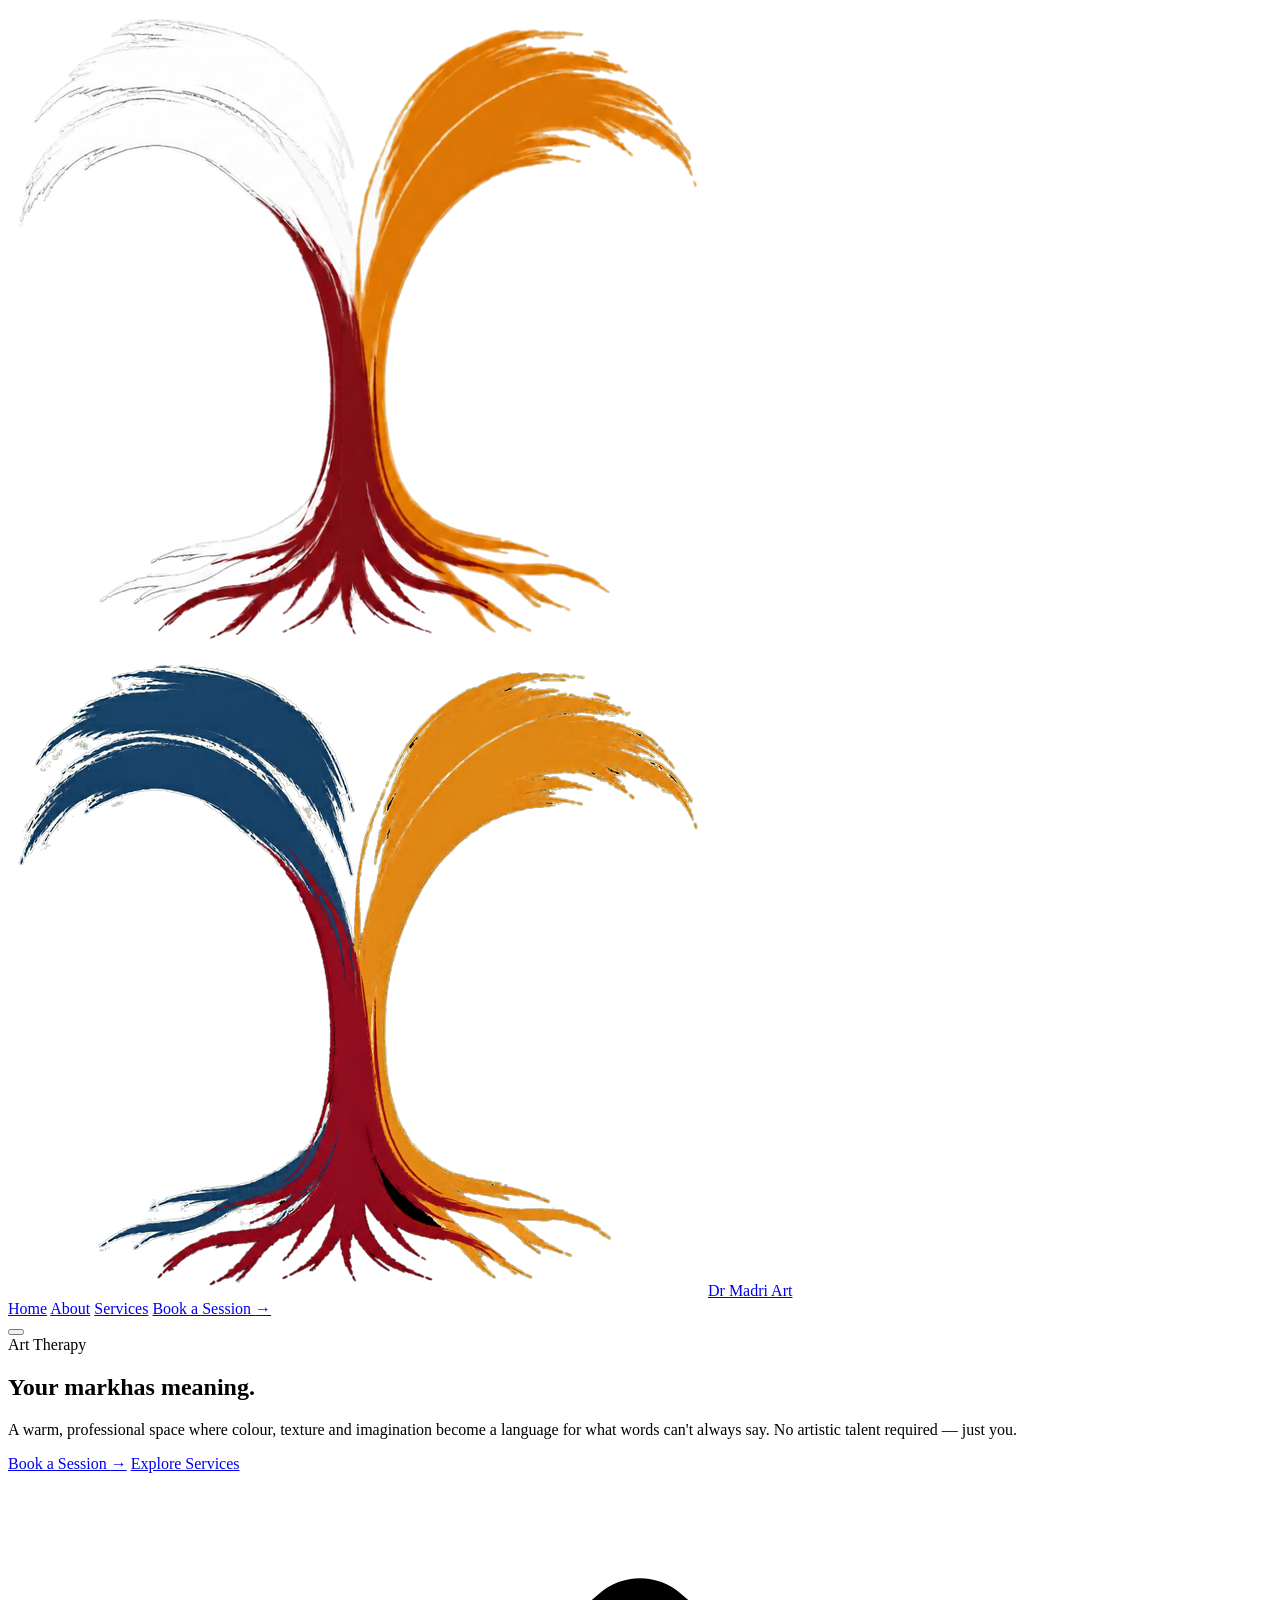
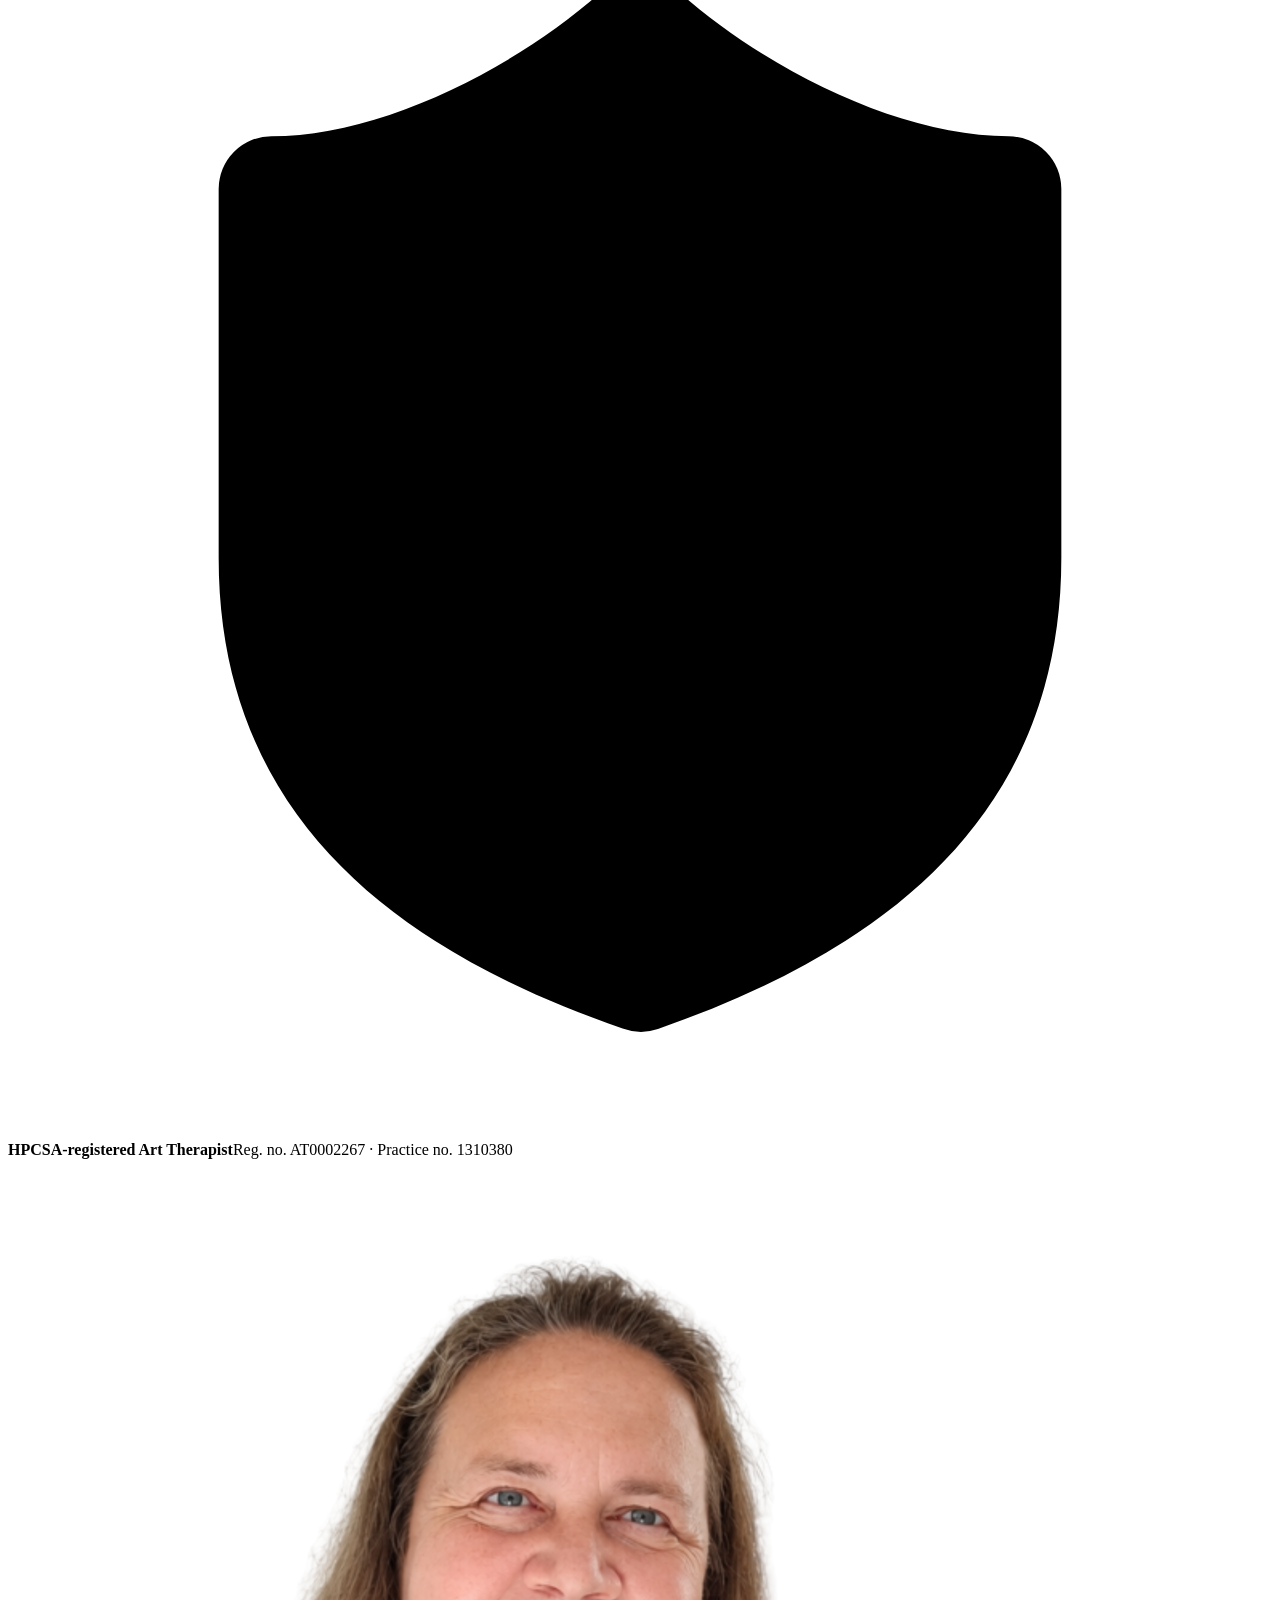
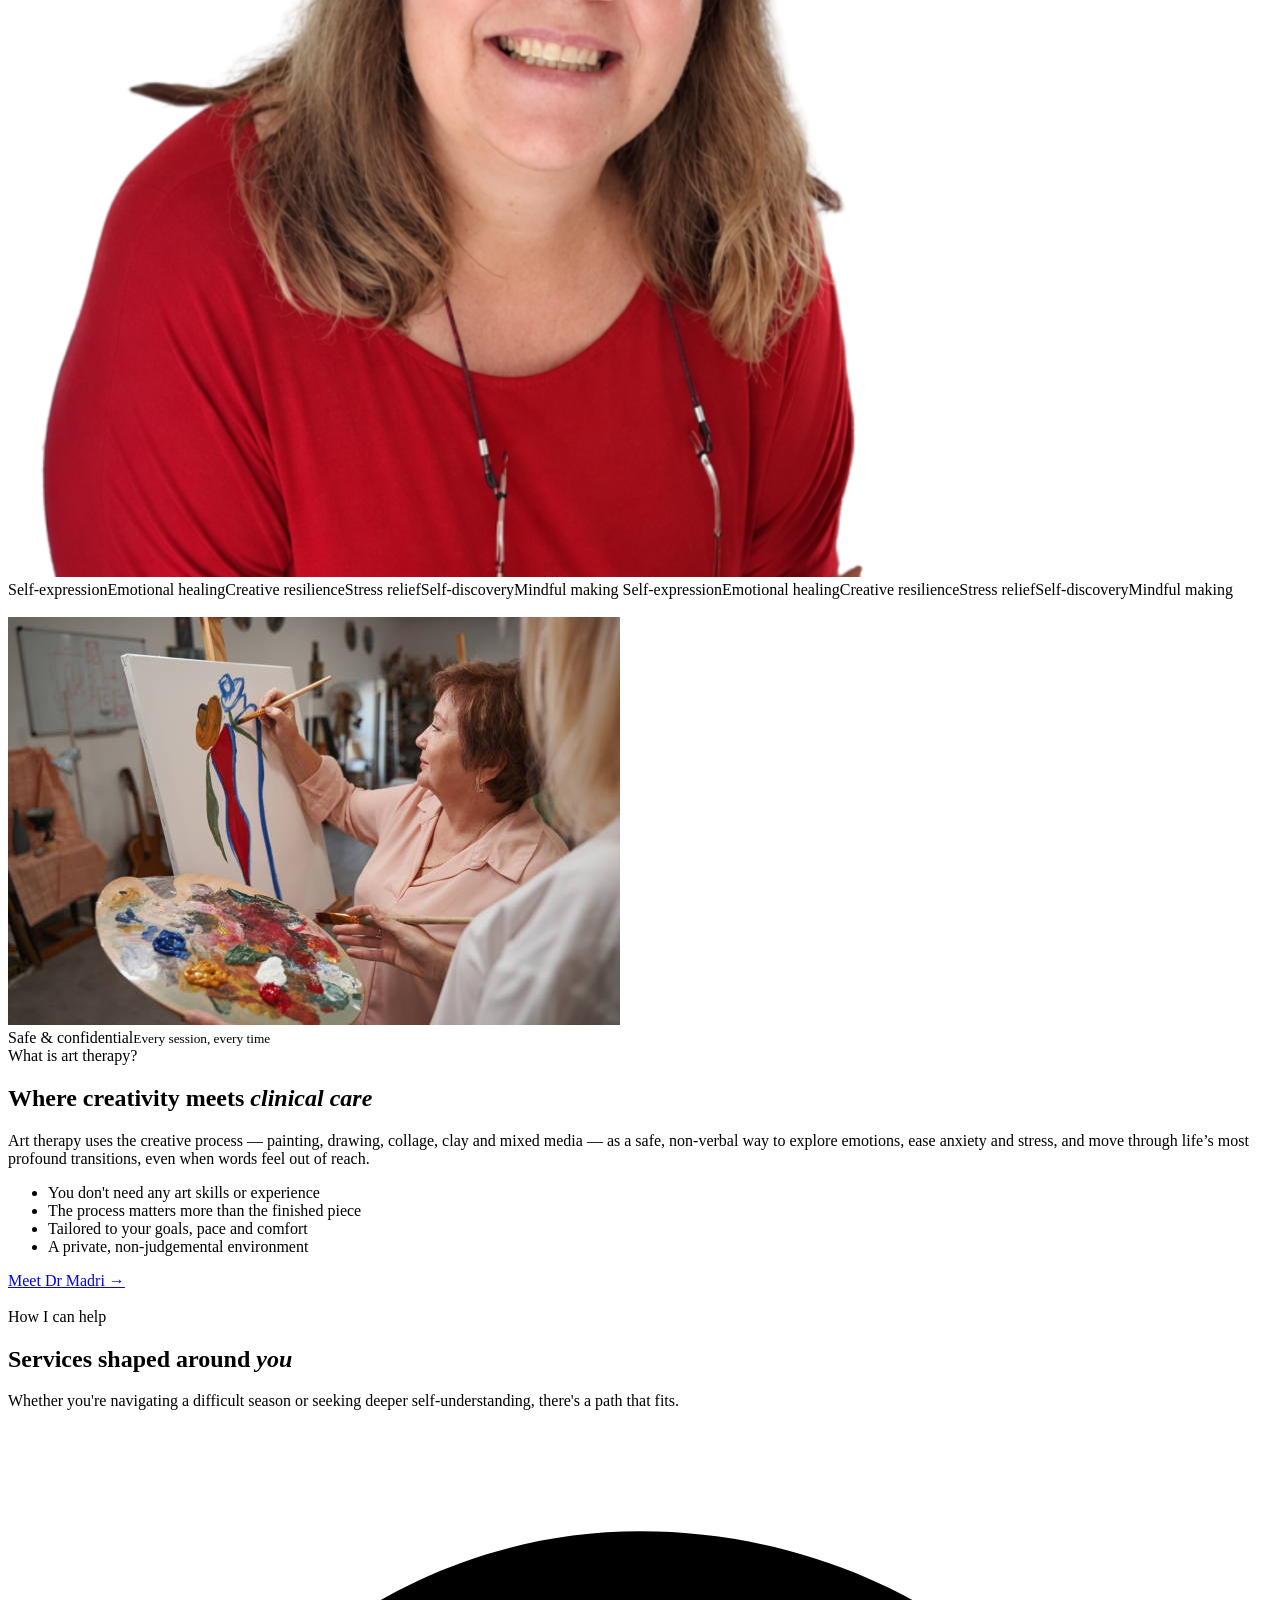
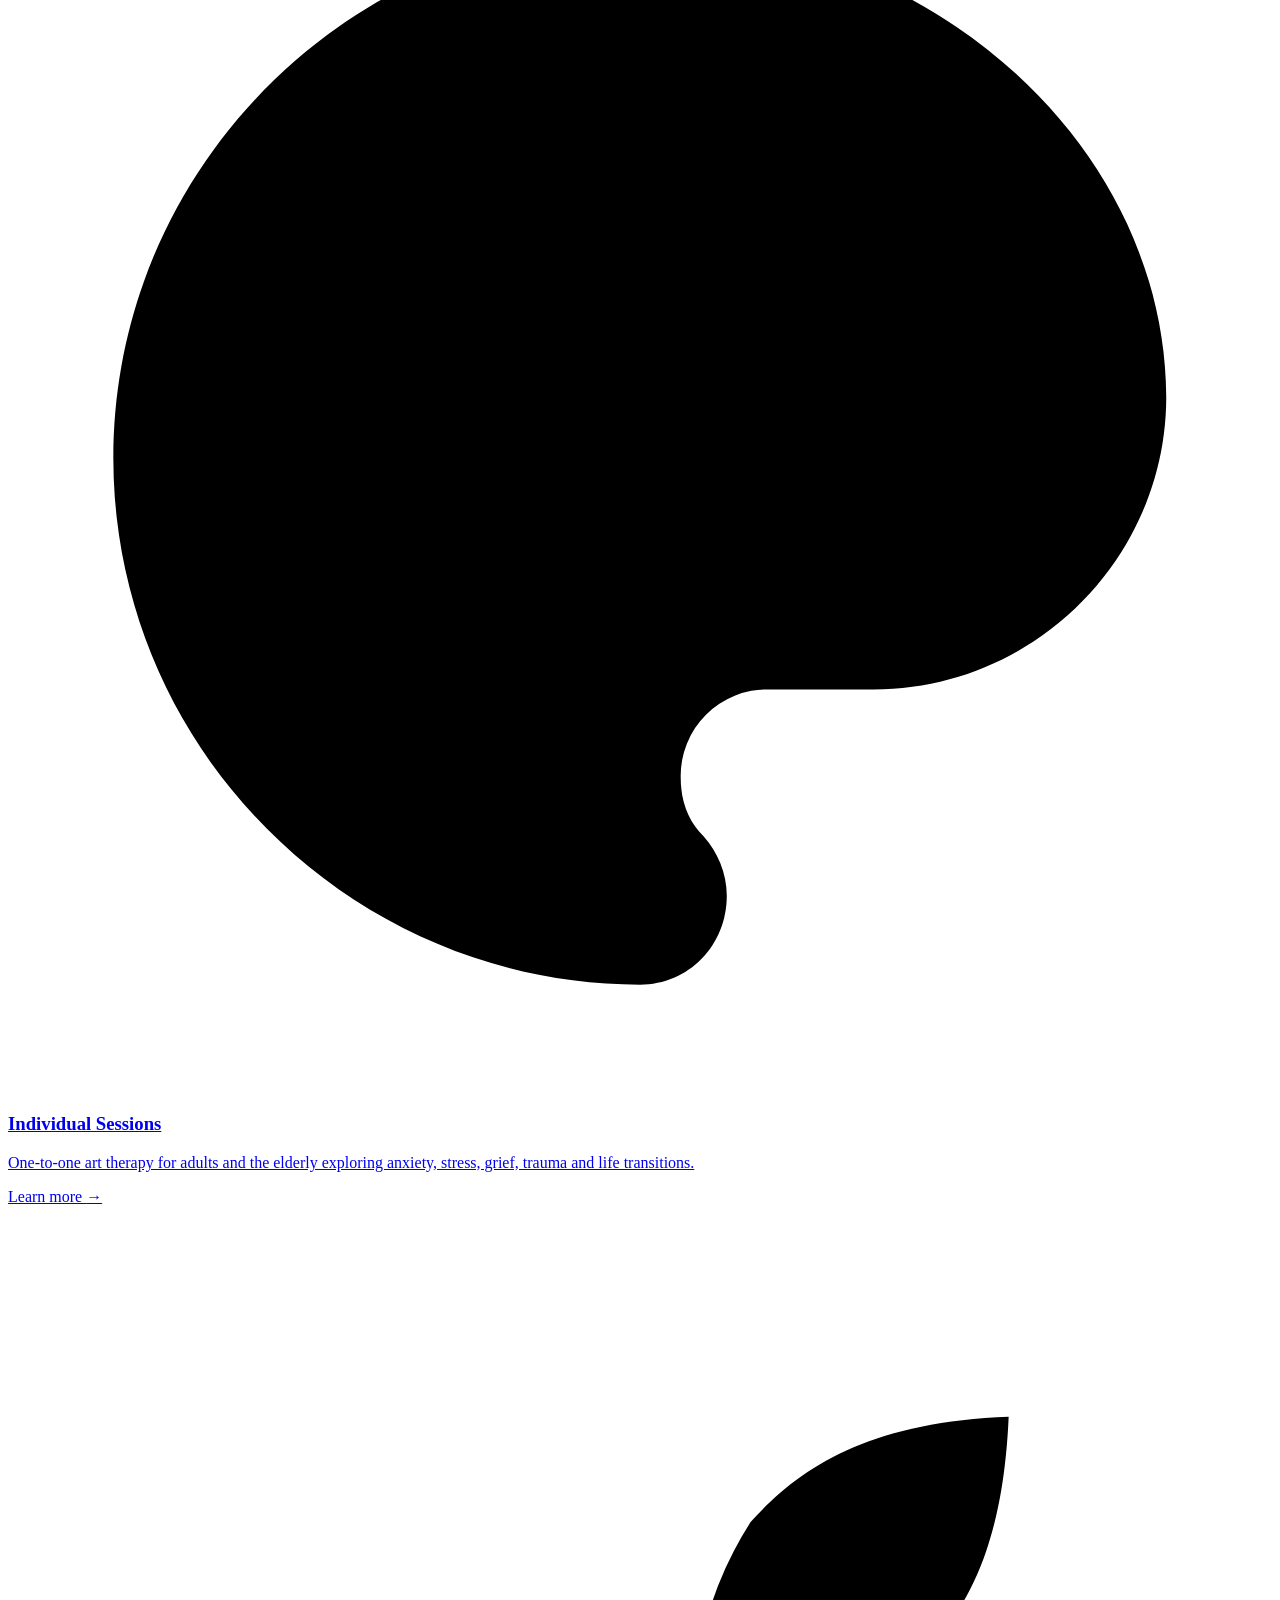
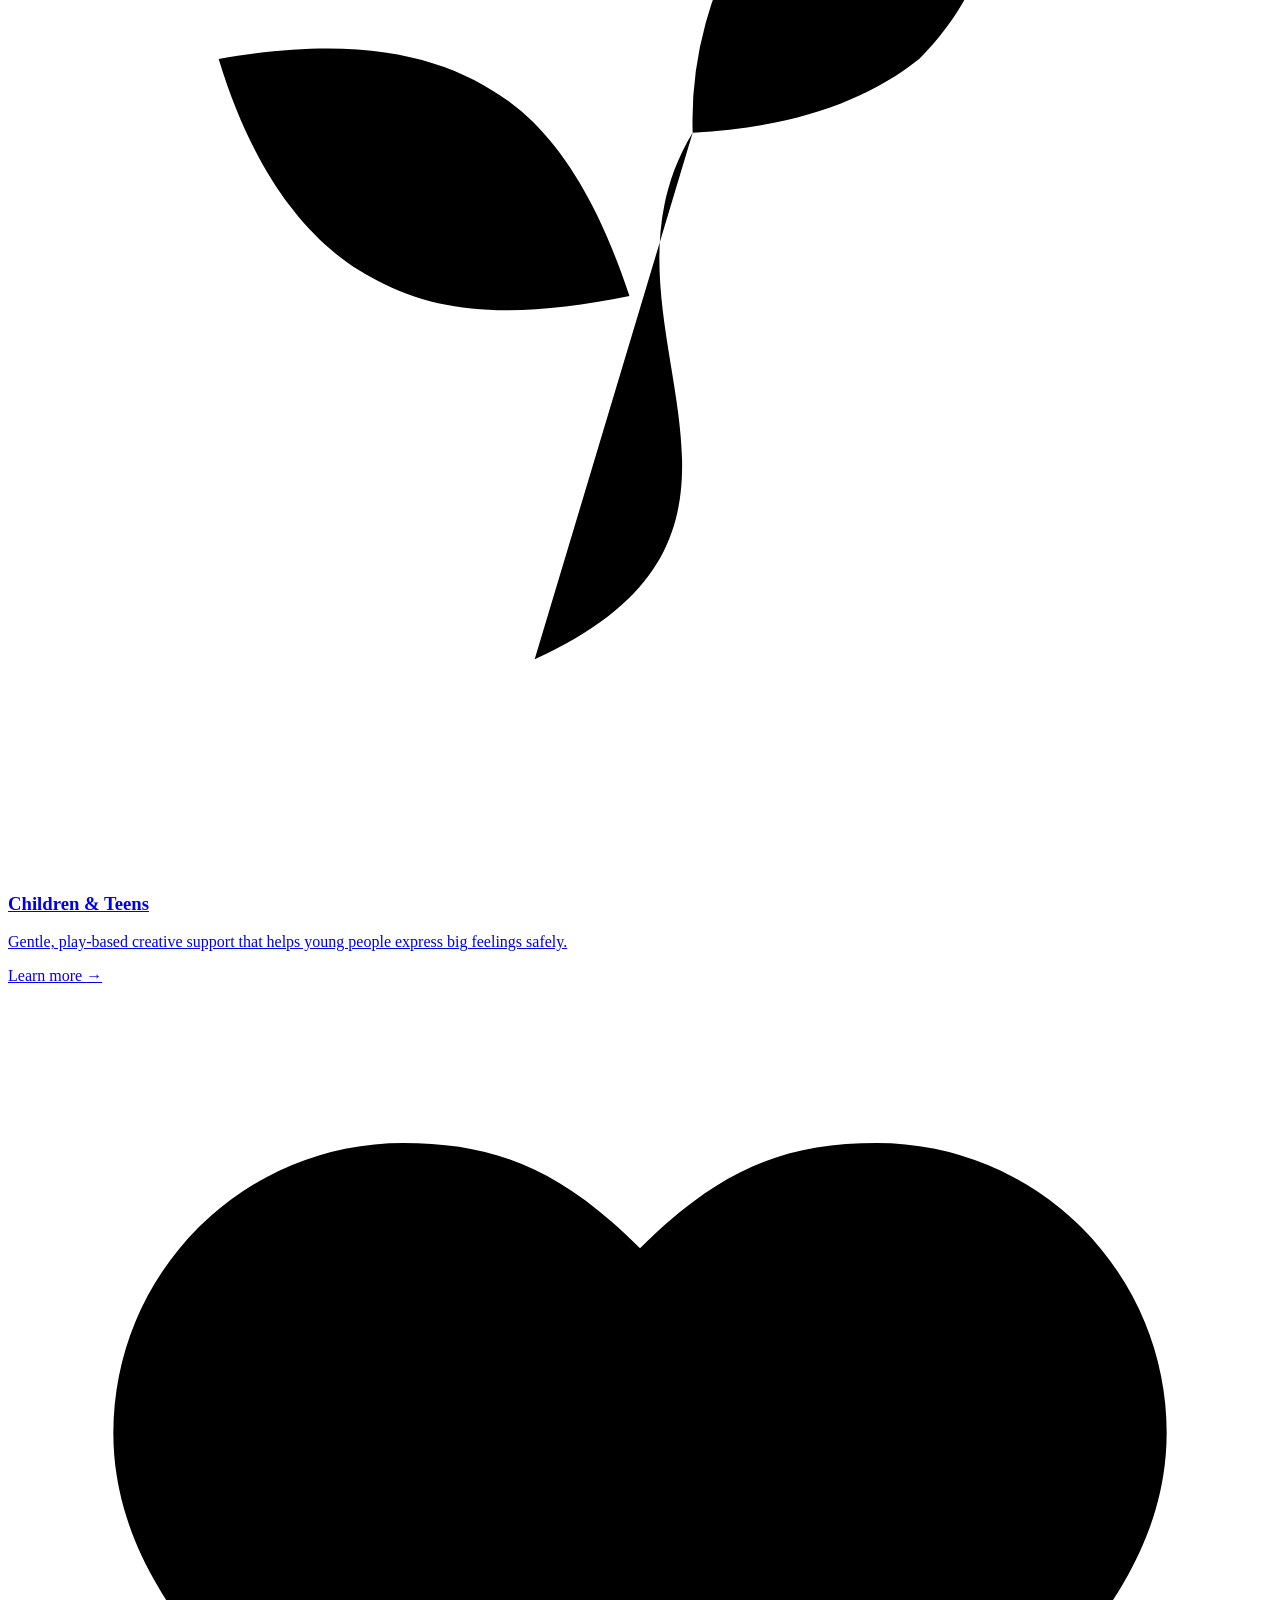
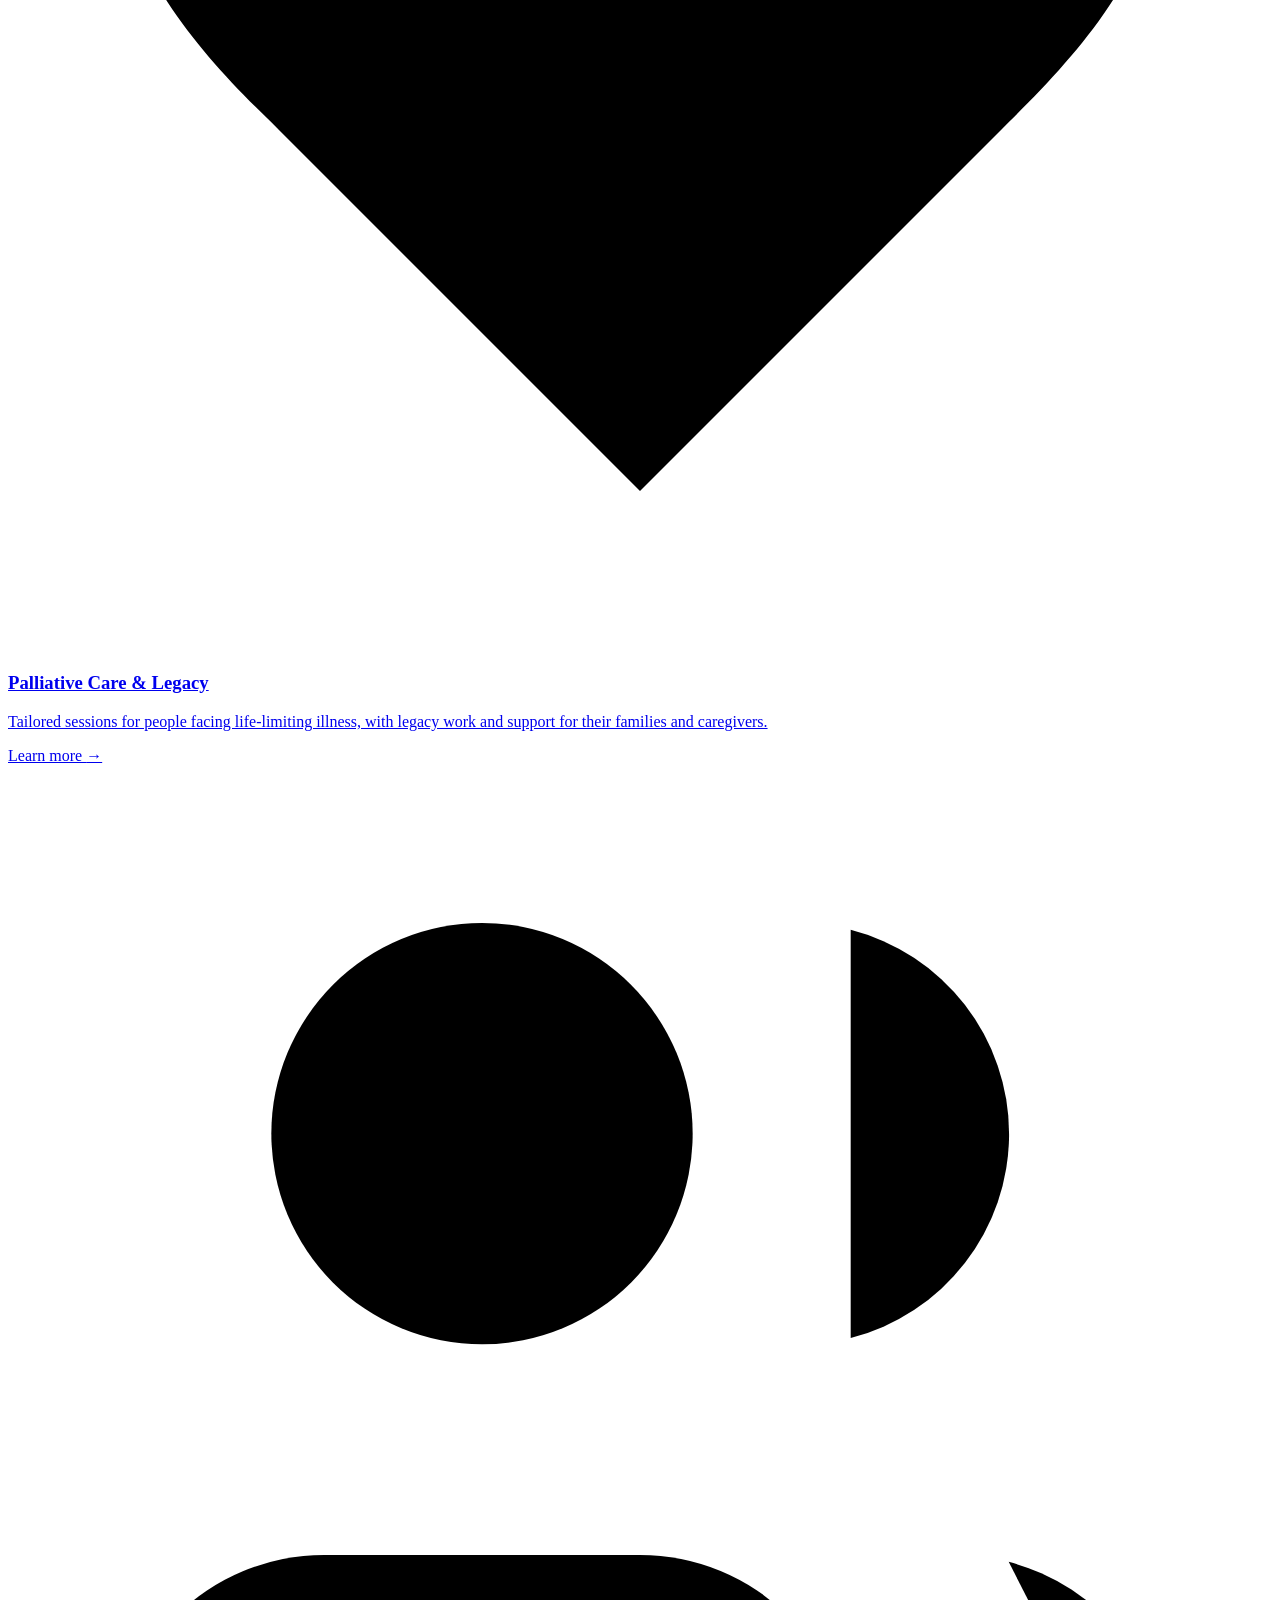
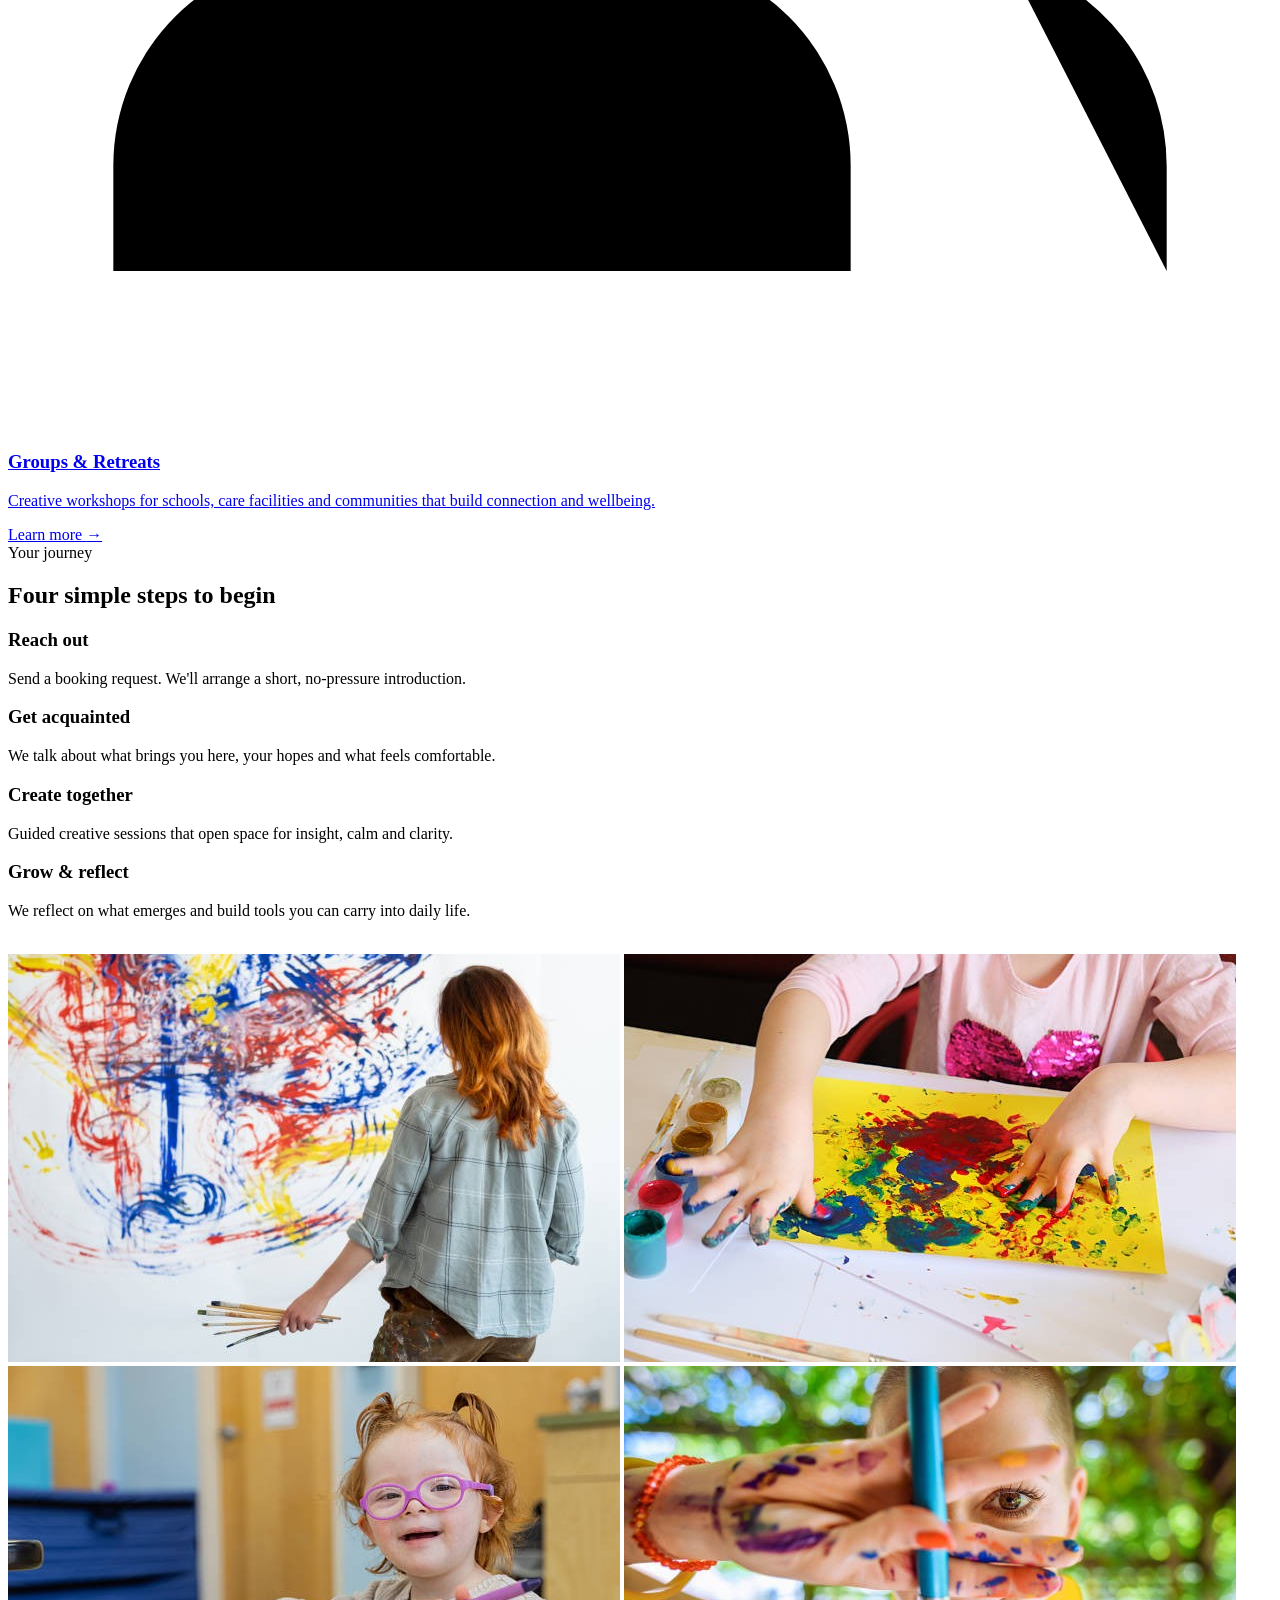
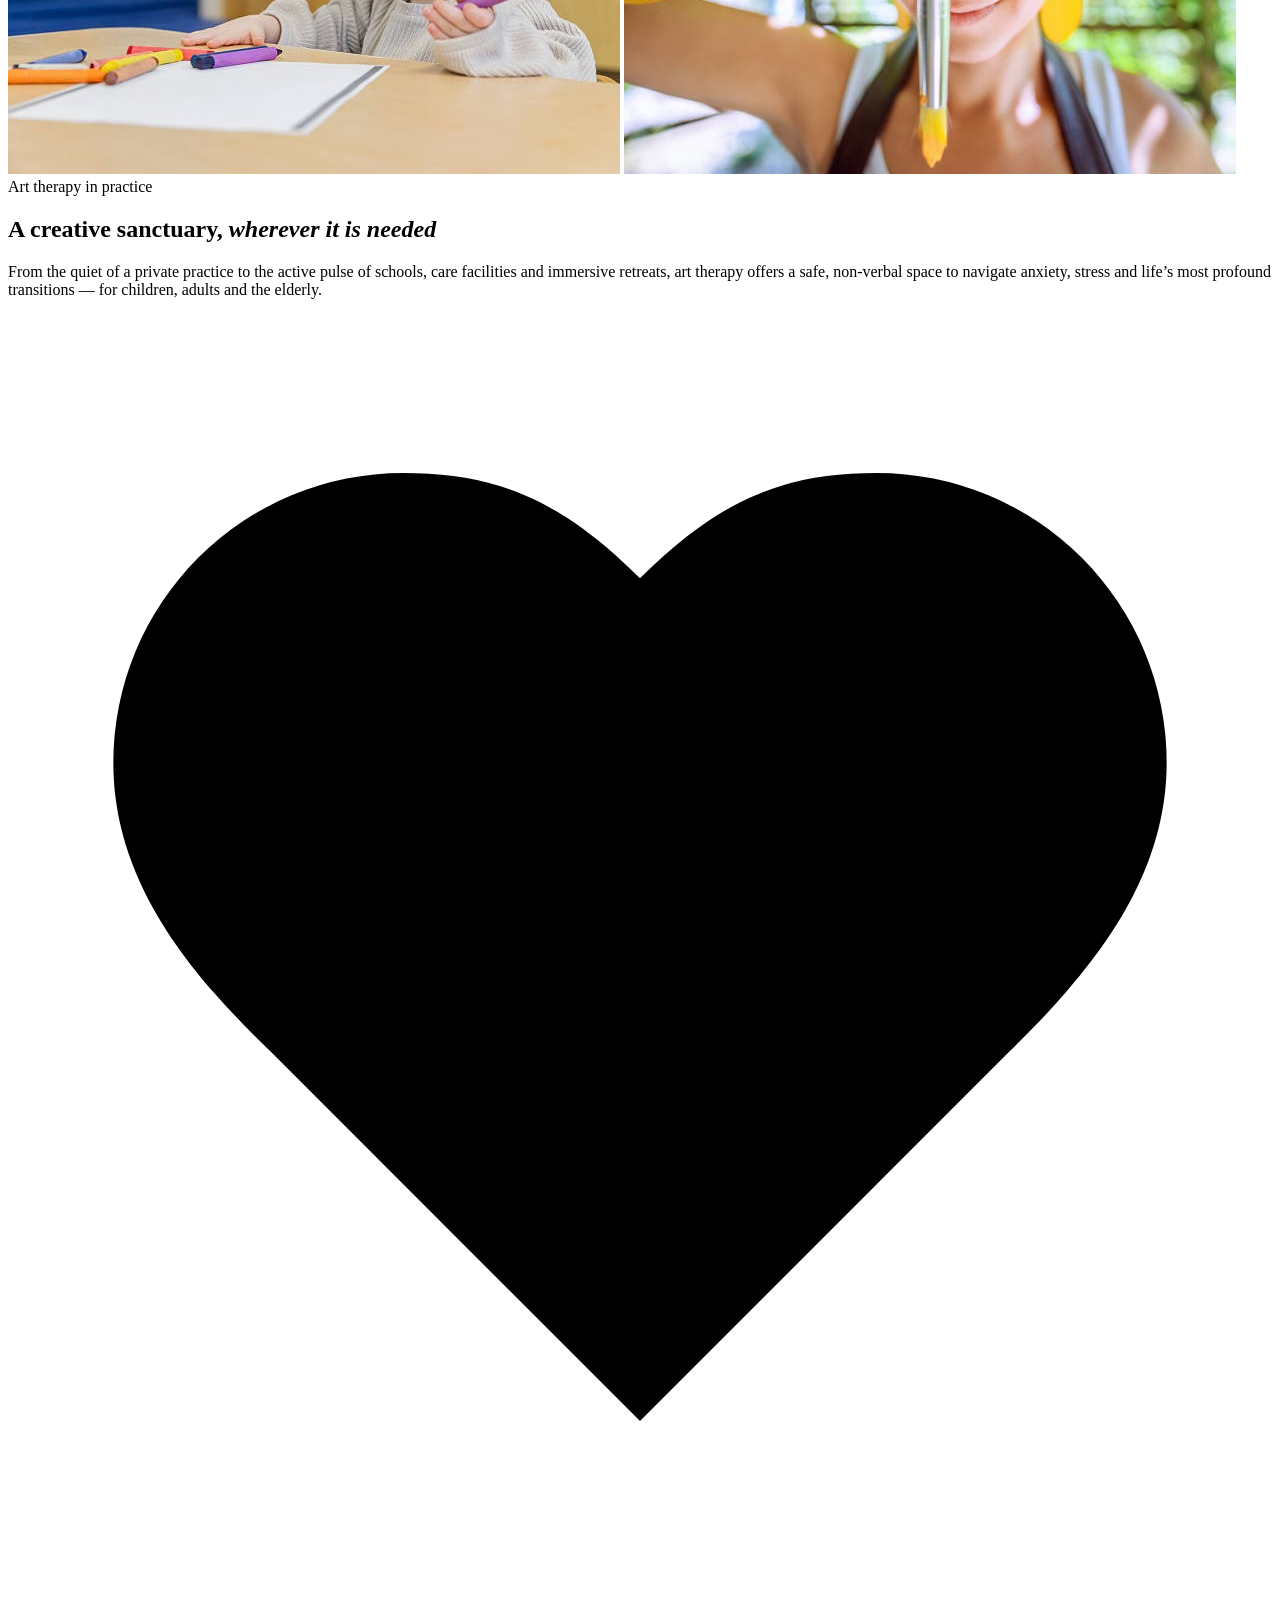
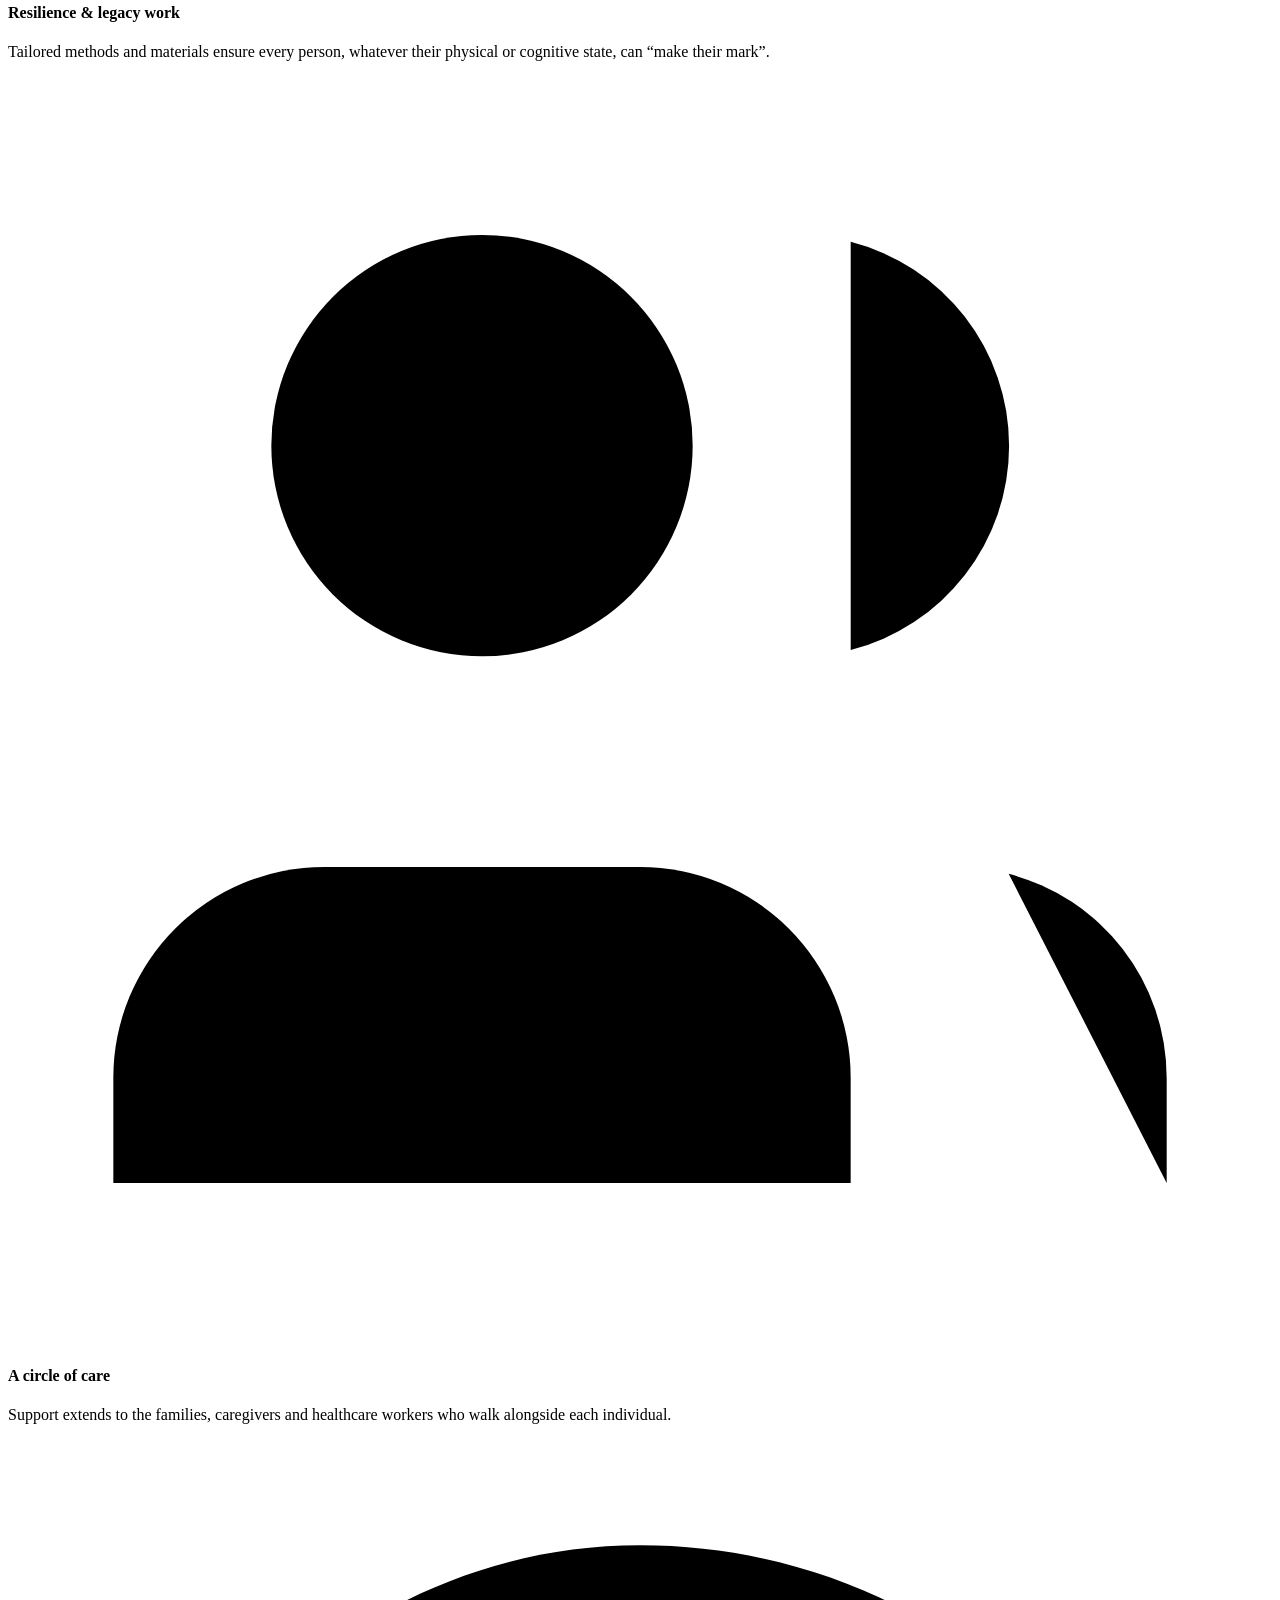
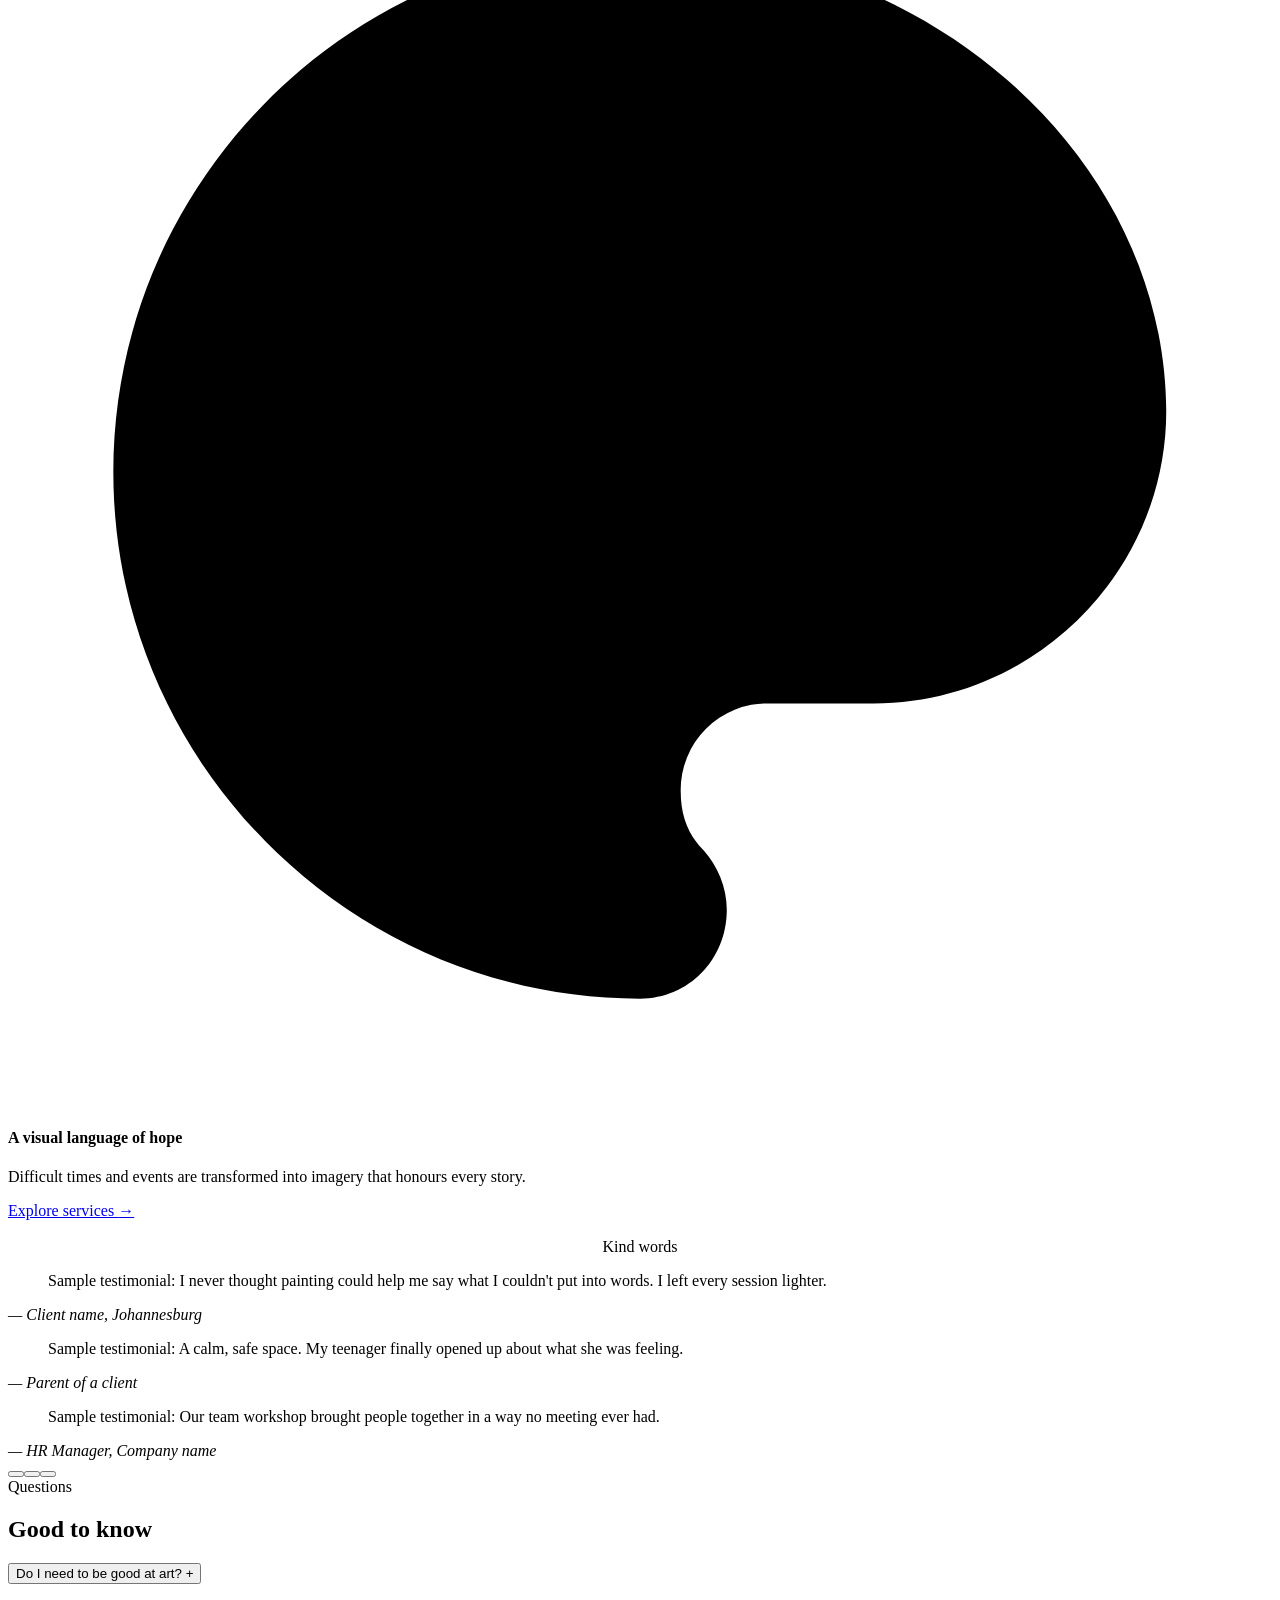
==== commit 92cf3058: "Add files via upload" ====
--- a/index.html
+++ b/index.html
@@ -49,9 +49,8 @@
           <div class="cred reveal" style="--d:.45s"><div class="cred-icon"><svg viewBox="0 0 24 24" aria-hidden="true"><path d="M20 13c0 5-3.5 7.5-7.66 8.95a1 1 0 0 1-.67-.01C7.5 20.5 4 18 4 13V6a1 1 0 0 1 1-1c2 0 4.5-1.2 6.24-2.72a1.17 1.17 0 0 1 1.52 0C14.51 3.81 17 5 19 5a1 1 0 0 1 1 1z"/><path d="m9 12 2 2 4-4"/></svg></div><div><strong>HPCSA-registered Art Therapist</strong><span>Reg. no. AT0002267 · Practice no. 1310380</span></div></div>
           </div>
         <div class="hero-visual reveal zoom" style="--d:.2s">
-          <img class="stroke st1" src="images/brush-amber.svg" alt=""><img class="stroke st2" src="images/brush-crimson.svg" alt="">
+          <div class="orb a"></div><div class="orb b"></div><div class="orb c"></div><img class="stroke st1" src="images/logo-stroke-amber.png" alt=""><img class="stroke st2" src="images/logo-stroke-navy.png" alt="">
           <div class="arch portrait"><img src="images/madri.png" alt="Dr Madri smiling in a red top" width="1000" height="1000"></div>
-          <div class="float-card one"><div class="dot"><svg viewBox="0 0 24 24" aria-hidden="true"><circle cx="13.5" cy="6.5" r=".5"/><circle cx="17.5" cy="10.5" r=".5"/><circle cx="8.5" cy="7.5" r=".5"/><circle cx="6.5" cy="12.5" r=".5"/><path d="M12 2C6.5 2 2 6.5 2 12s4.5 10 10 10c.926 0 1.648-.746 1.648-1.688 0-.437-.18-.835-.437-1.125-.29-.289-.438-.652-.438-1.125a1.64 1.64 0 0 1 1.668-1.668h1.996c3.051 0 5.555-2.503 5.555-5.554C21.965 6.012 17.461 2 12 2z"/></svg></div><div><strong>Dr Madri</strong><small>Art Therapy</small></div></div>
         </div>
       </div>
       <div class="scroll-hint" aria-hidden="true"></div>
@@ -66,7 +65,8 @@
     </div>
 
     <!-- INTRO -->
-    <section>
+    <section class="has-deco">
+      <img class="deco d-right" src="images/logo-stroke-amber.png" alt="" loading="lazy">
       <div class="container split">
         <div class="split-media reveal left">
           <img class="photo tall" src="images/art_image_1.jpg" alt="An older woman painting on canvas in an art studio" width="612" height="408">
@@ -88,7 +88,8 @@
     </section>
 
     <!-- SERVICES -->
-    <section style="background:var(--sand)">
+    <section class="has-deco" style="background:var(--sand)">
+      <img class="deco d-left" src="images/logo-stroke-navy.png" alt="" loading="lazy">
       <div class="container">
         <div class="section-head center reveal">
           <span class="eyebrow">How I can help</span>
@@ -121,7 +122,8 @@
     </section>
 
     <!-- ART THERAPY -->
-    <section style="background:var(--sand)">
+    <section class="has-deco" style="background:var(--sand)">
+      <img class="deco d-roots" src="images/logo-stroke-crimson.png" alt="" loading="lazy">
       <div class="container split">
         <div class="mosaic reveal left">
           <img class="m1" src="images/art_image_3.jpg" alt="A woman painting an expressive mural in red, blue and yellow" loading="lazy">
@@ -144,7 +146,8 @@
     </section>
 
     <!-- TESTIMONIALS -->
-    <section>
+    <section class="has-deco">
+      <img class="deco d-center" src="images/logo-stroke-navy.png" alt="" loading="lazy">
       <div class="container testi reveal">
         <span class="eyebrow" style="justify-content:center;display:flex">Kind words</span>
         <div class="testi-track">
@@ -187,7 +190,7 @@
       <div class="footer-grid">
         <div><a href="index.html" class="brand" aria-label="Dr Madri Art home"><img class="brand-icon" src="images/madri_icon_1.png" alt=""><span class="brand-text">Dr Madri Art</span></a><p>Art therapy for children, adults and the elderly. Your mark has meaning.</p>
           <p class="footer-cred">HPCSA-registered Art Therapist · Reg. AT0002267 · Practice no. 1310380</p>
-          <div class="socials"><a href="#" aria-label="LinkedIn" rel="noopener"><svg viewBox="0 0 24 24" aria-hidden="true"><path fill="currentColor" d="M20.447 20.452h-3.554v-5.569c0-1.328-.027-3.037-1.852-3.037-1.853 0-2.136 1.445-2.136 2.939v5.667H9.351V9h3.414v1.561h.046c.477-.9 1.637-1.85 3.37-1.85 3.601 0 4.267 2.37 4.267 5.455v6.286zM5.337 7.433a2.062 2.062 0 01-2.063-2.065 2.064 2.064 0 112.063 2.065zm1.782 13.019H3.555V9h3.564v11.452zM22.225 0H1.771C.792 0 0 .774 0 1.729v20.542C0 23.227.792 24 1.771 24h20.451C23.2 24 24 23.227 24 22.271V1.729C24 .774 23.2 0 22.222 0h.003z"/></svg></a></div></div>
+          <div class="socials"><a href="https://www.linkedin.com/in/madrijvr/" target="_blank" aria-label="LinkedIn" rel="noopener"><svg viewBox="0 0 24 24" aria-hidden="true"><path fill="currentColor" d="M20.447 20.452h-3.554v-5.569c0-1.328-.027-3.037-1.852-3.037-1.853 0-2.136 1.445-2.136 2.939v5.667H9.351V9h3.414v1.561h.046c.477-.9 1.637-1.85 3.37-1.85 3.601 0 4.267 2.37 4.267 5.455v6.286zM5.337 7.433a2.062 2.062 0 01-2.063-2.065 2.064 2.064 0 112.063 2.065zm1.782 13.019H3.555V9h3.564v11.452zM22.225 0H1.771C.792 0 0 .774 0 1.729v20.542C0 23.227.792 24 1.771 24h20.451C23.2 24 24 23.227 24 22.271V1.729C24 .774 23.2 0 22.222 0h.003z"/></svg></a></div></div>
         <div><h4>Explore</h4><ul><li><a href="index.html">Home</a></li><li><a href="about.html">About</a></li><li><a href="services.html">Services</a></li><li></li></ul></div>
         <div><h4>Services</h4><ul><li><a href="services.html">Individual Sessions</a></li><li><a href="services.html">Children &amp; Teens</a></li><li><a href="services.html">Palliative Care &amp; Legacy</a></li><li><a href="services.html">Groups &amp; Retreats</a></li></ul></div>
         <div><h4>Get in touch</h4><ul><li><a href="mailto:DrMadriArt@gmail.com">DrMadriArt@gmail.com</a></li><li><a href="tel:+27790531024">+27 79 053 1024</a></li><li>Ballito · KwaDukuza · Mtunzini</li></ul></div>
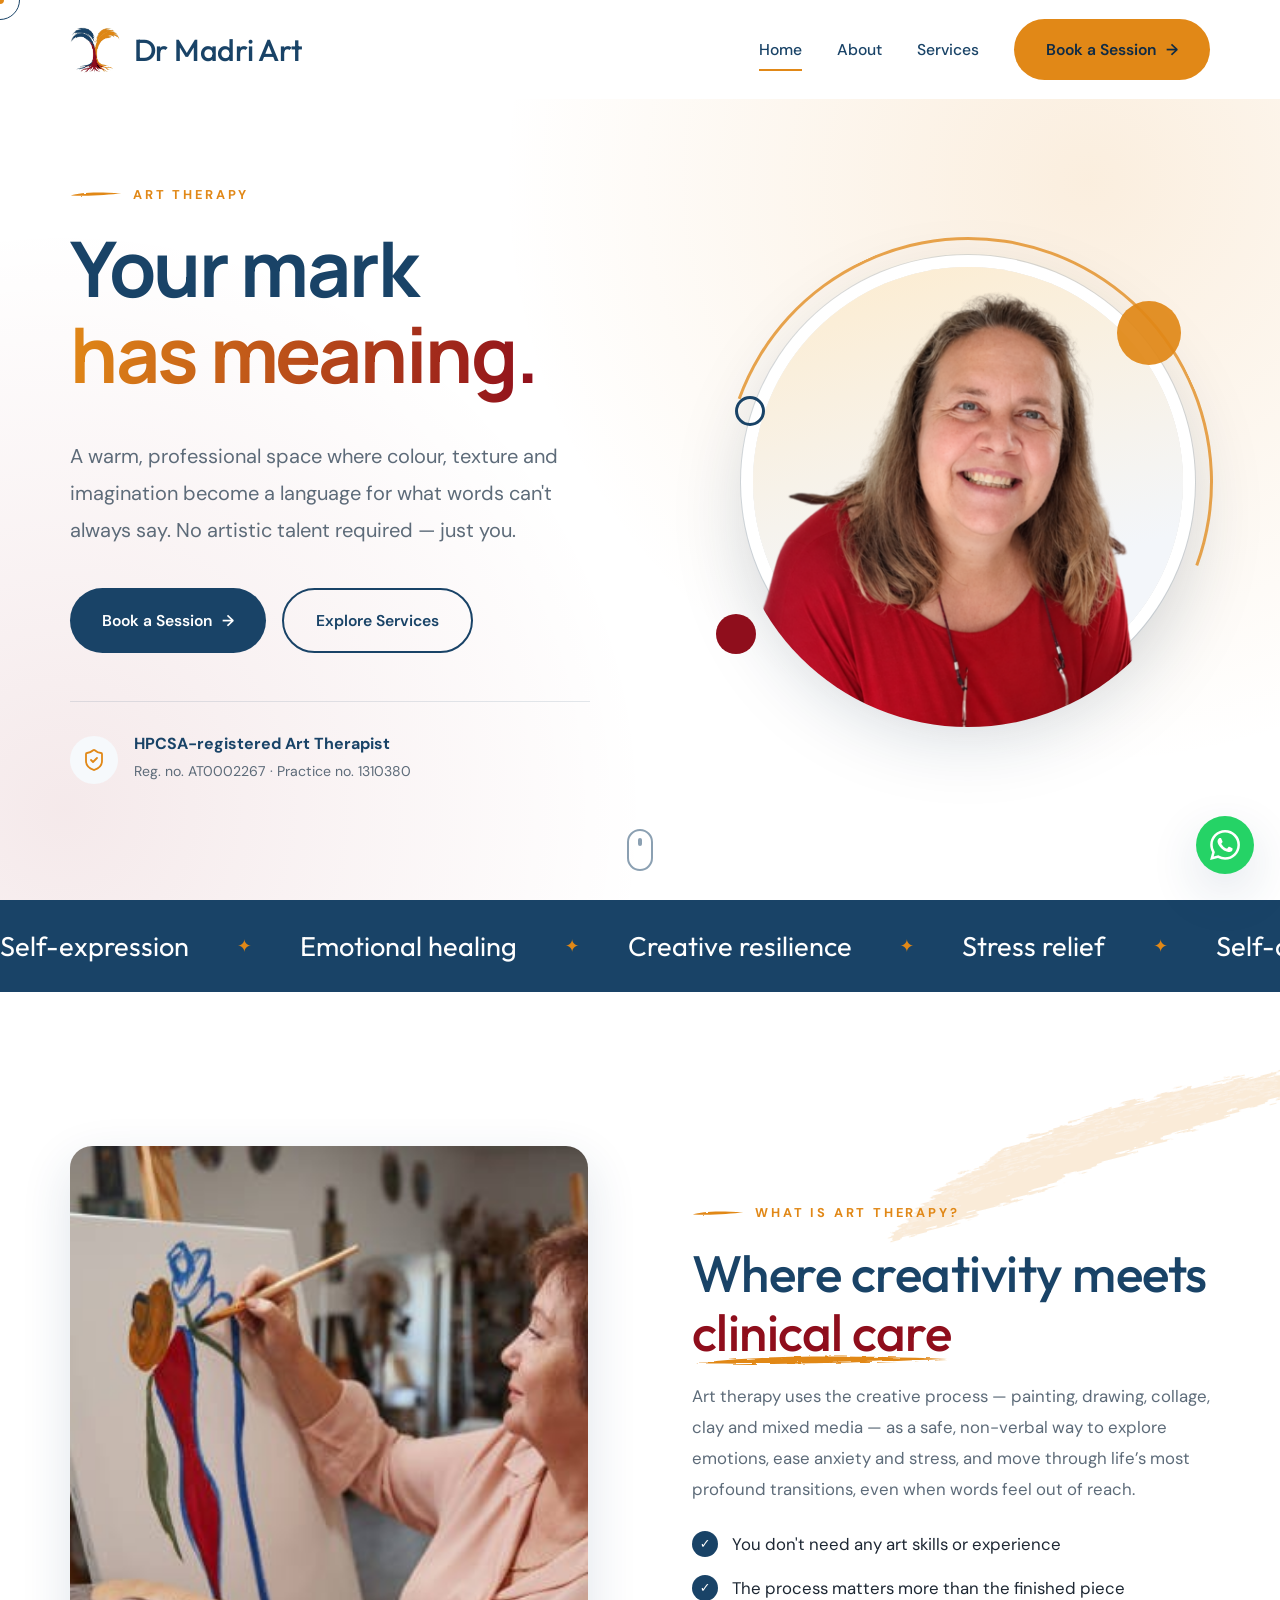
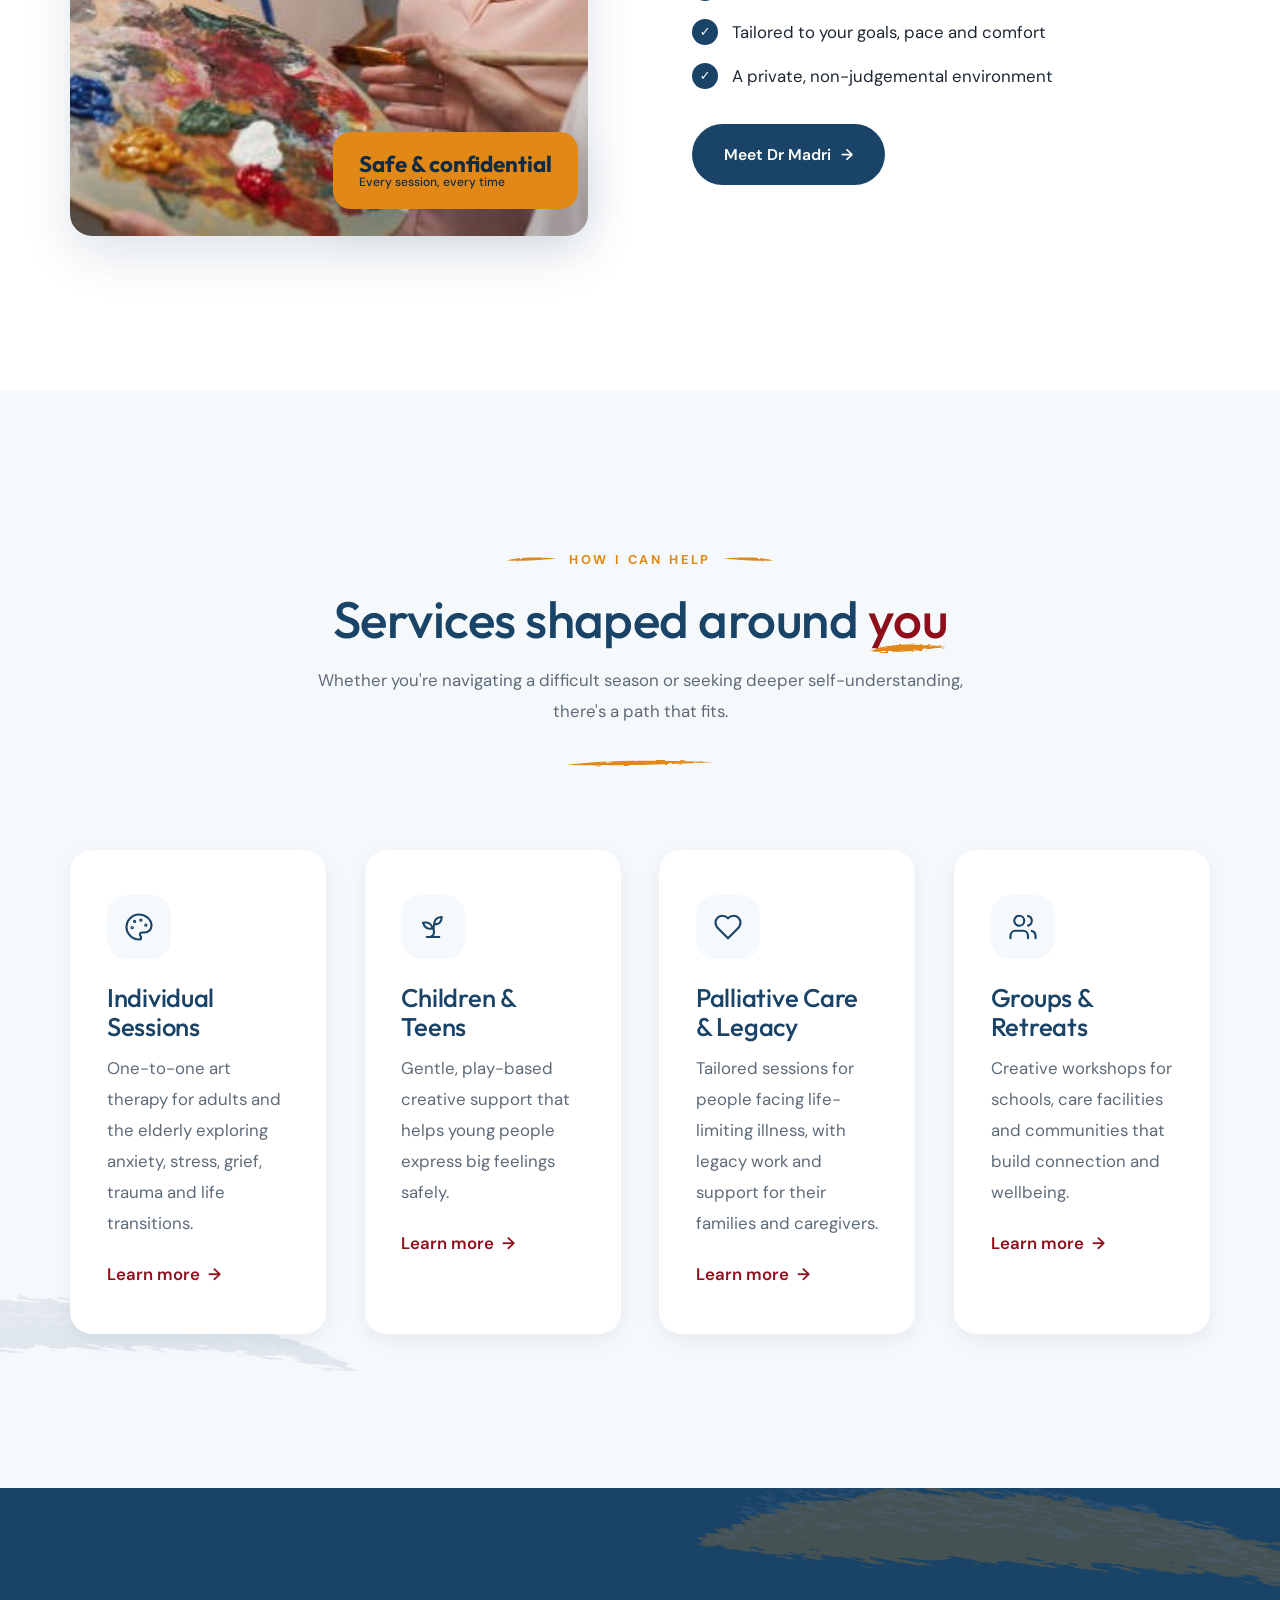
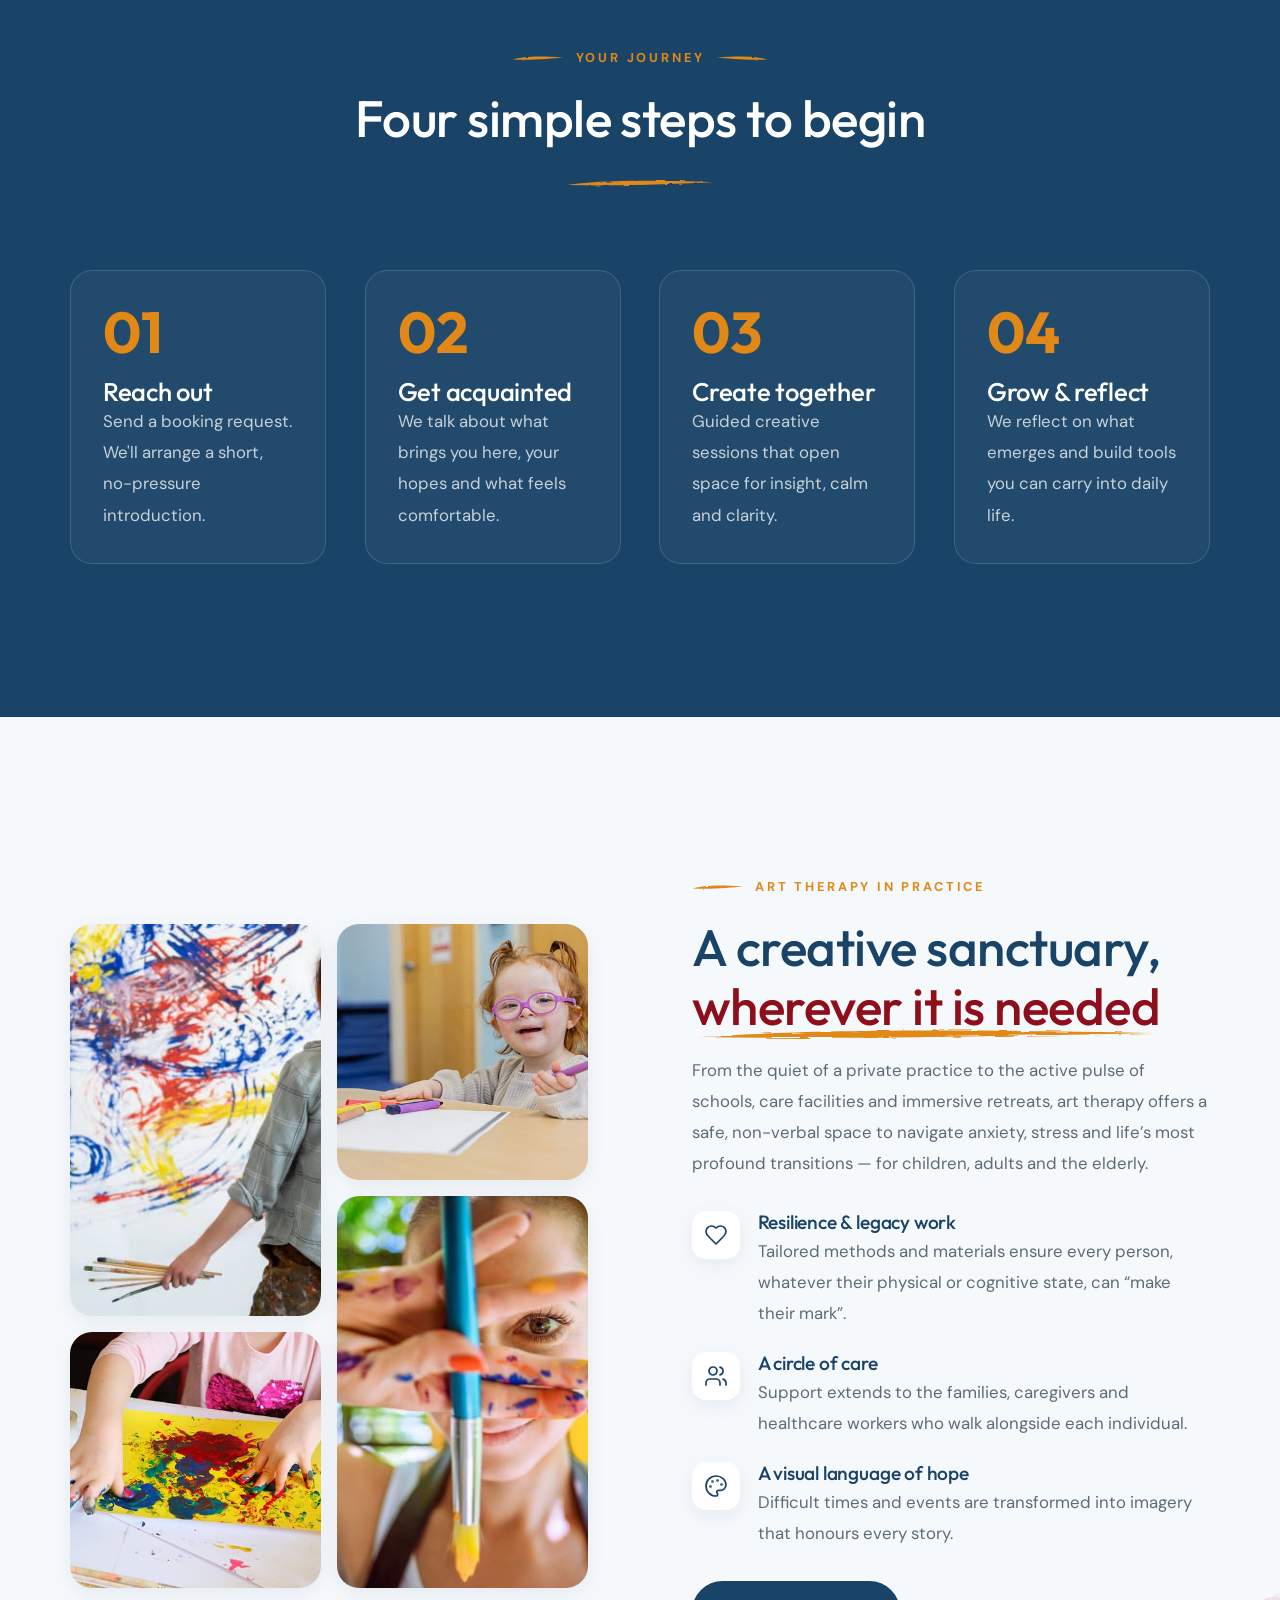
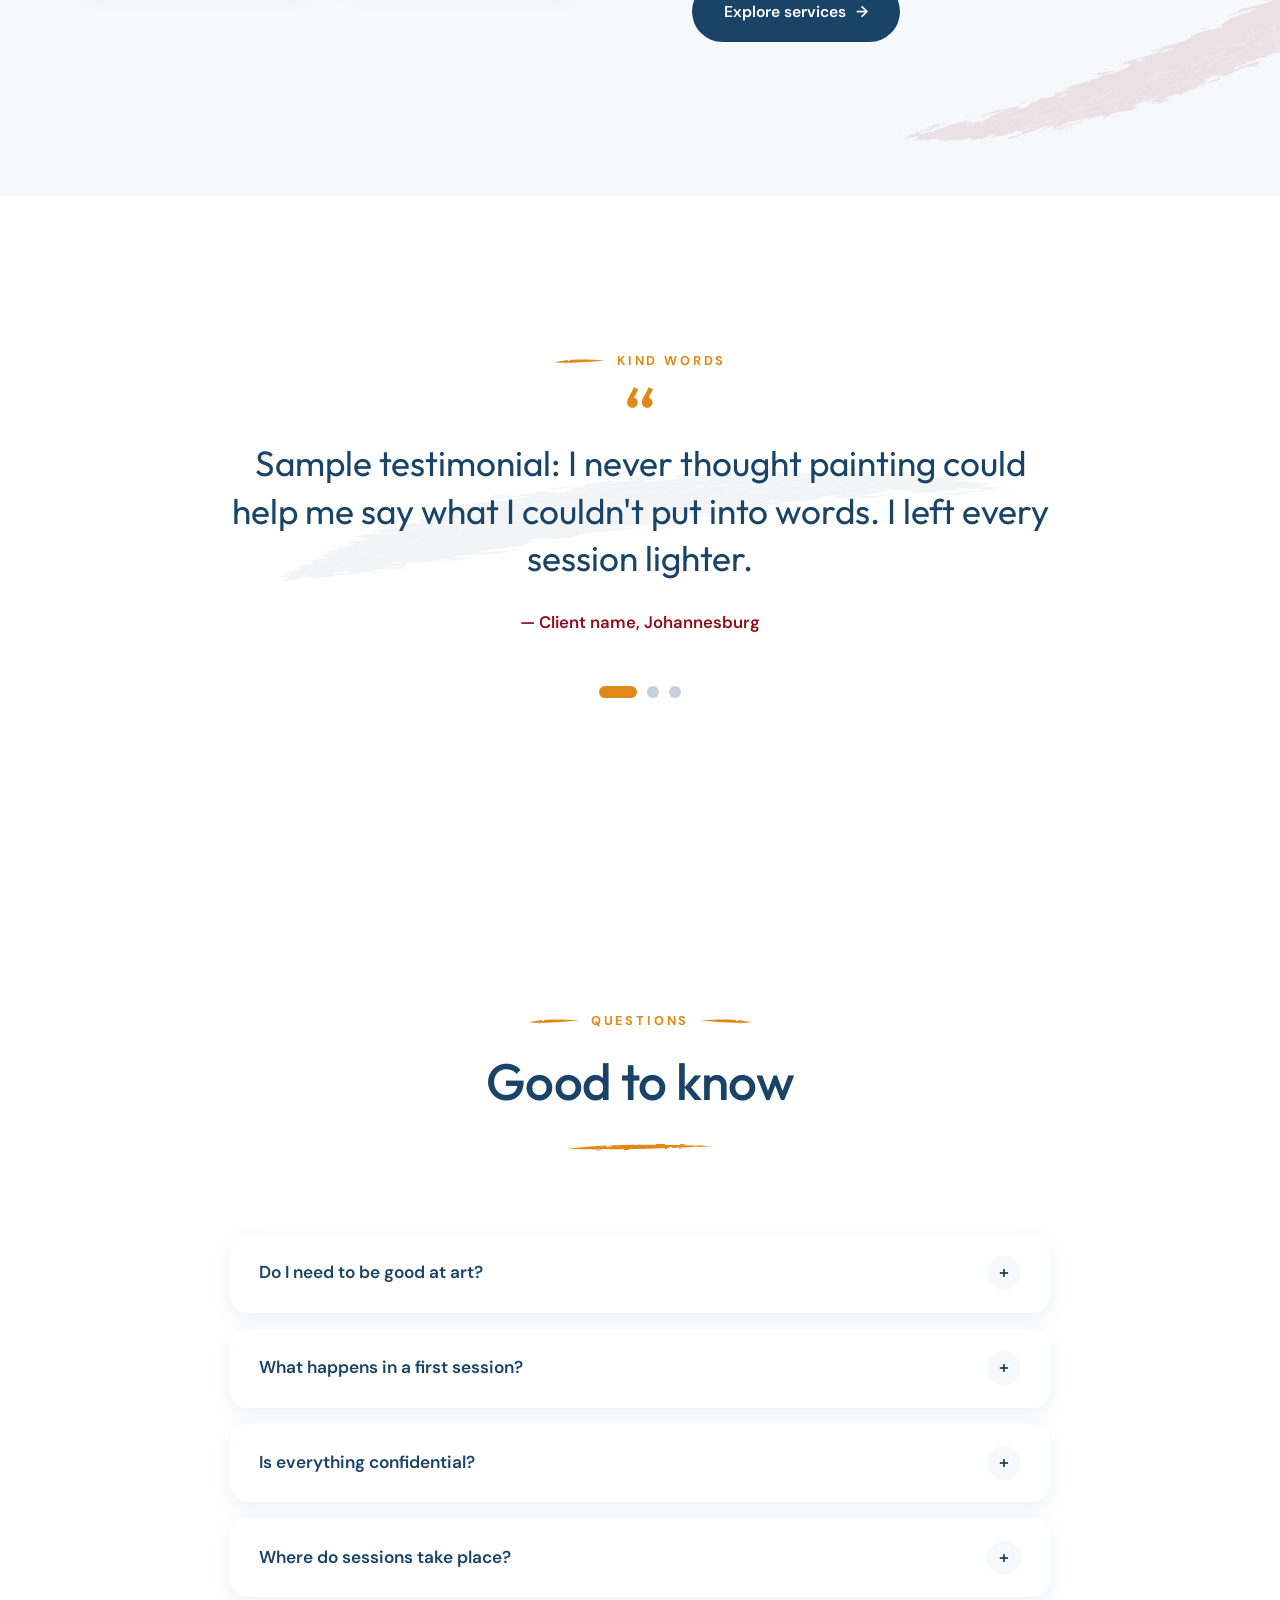
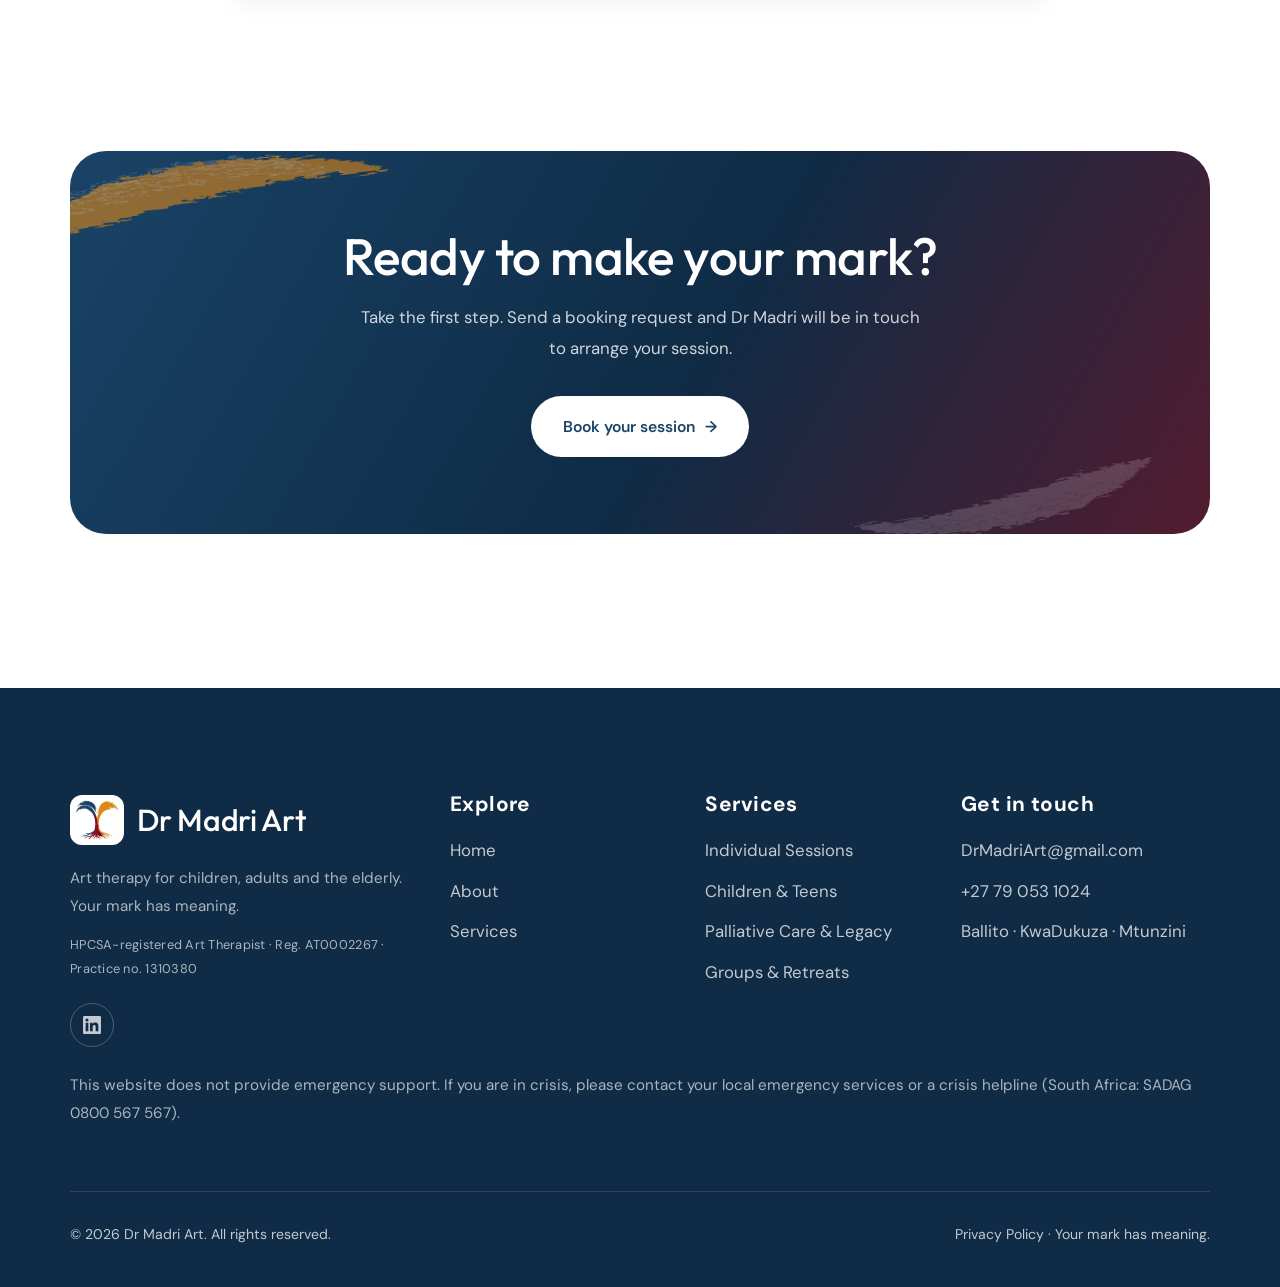
==== commit 99e0d30e: "Add files via upload" ====
--- a/index.html
+++ b/index.html
@@ -49,7 +49,7 @@
           <div class="cred reveal" style="--d:.45s"><div class="cred-icon"><svg viewBox="0 0 24 24" aria-hidden="true"><path d="M20 13c0 5-3.5 7.5-7.66 8.95a1 1 0 0 1-.67-.01C7.5 20.5 4 18 4 13V6a1 1 0 0 1 1-1c2 0 4.5-1.2 6.24-2.72a1.17 1.17 0 0 1 1.52 0C14.51 3.81 17 5 19 5a1 1 0 0 1 1 1z"/><path d="m9 12 2 2 4-4"/></svg></div><div><strong>HPCSA-registered Art Therapist</strong><span>Reg. no. AT0002267 · Practice no. 1310380</span></div></div>
           </div>
         <div class="hero-visual reveal zoom" style="--d:.2s">
-          <div class="orb a"></div><div class="orb b"></div><div class="orb c"></div><img class="stroke st1" src="images/logo-stroke-amber.png" alt=""><img class="stroke st2" src="images/logo-stroke-navy.png" alt="">
+          <div class="orb a"></div><div class="orb b"></div><div class="orb c"></div>
           <div class="arch portrait"><img src="images/madri.png" alt="Dr Madri smiling in a red top" width="1000" height="1000"></div>
         </div>
       </div>
@@ -66,7 +66,7 @@
 
     <!-- INTRO -->
     <section class="has-deco">
-      <img class="deco d-right" src="images/logo-stroke-amber.png" alt="" loading="lazy">
+      <img class="deco d-right" src="images/brush-amber.svg" alt="" loading="lazy">
       <div class="container split">
         <div class="split-media reveal left">
           <img class="photo tall" src="images/art_image_1.jpg" alt="An older woman painting on canvas in an art studio" width="612" height="408">
@@ -89,7 +89,7 @@
 
     <!-- SERVICES -->
     <section class="has-deco" style="background:var(--sand)">
-      <img class="deco d-left" src="images/logo-stroke-navy.png" alt="" loading="lazy">
+      <img class="deco d-left" src="images/brush-navy.svg" alt="" loading="lazy">
       <div class="container">
         <div class="section-head center reveal">
           <span class="eyebrow">How I can help</span>
@@ -123,7 +123,7 @@
 
     <!-- ART THERAPY -->
     <section class="has-deco" style="background:var(--sand)">
-      <img class="deco d-roots" src="images/logo-stroke-crimson.png" alt="" loading="lazy">
+      <img class="deco d-roots" src="images/brush-crimson.svg" alt="" loading="lazy">
       <div class="container split">
         <div class="mosaic reveal left">
           <img class="m1" src="images/art_image_3.jpg" alt="A woman painting an expressive mural in red, blue and yellow" loading="lazy">
@@ -147,7 +147,7 @@
 
     <!-- TESTIMONIALS -->
     <section class="has-deco">
-      <img class="deco d-center" src="images/logo-stroke-navy.png" alt="" loading="lazy">
+      <img class="deco d-center" src="images/brush-navy.svg" alt="" loading="lazy">
       <div class="container testi reveal">
         <span class="eyebrow" style="justify-content:center;display:flex">Kind words</span>
         <div class="testi-track">
--- a/styles.css
+++ b/styles.css
@@ -0,0 +1,537 @@
+/* Nourd (headings): add licensed font files to /fonts. Falls back to Outfit until then. */
+@font-face { font-family: "Nourd"; font-weight: 400; font-display: swap; src: local("Nourd Regular"), local("Nourd"), url("fonts/Nourd-Regular.woff2") format("woff2"), url("fonts/Nourd-Regular.otf") format("opentype"); }
+@font-face { font-family: "Nourd"; font-weight: 500; font-display: swap; src: local("Nourd Medium"), url("fonts/Nourd-Medium.woff2") format("woff2"), url("fonts/Nourd-Medium.otf") format("opentype"); }
+@font-face { font-family: "Nourd"; font-weight: 700; font-display: swap; src: local("Nourd Bold"), url("fonts/Nourd-Bold.woff2") format("woff2"), url("fonts/Nourd-Bold.otf") format("opentype"); }
+
+/* =========================================================
+   Dr Madri Art — Stylesheet
+   Brand: Navy #194367 | Amber #e18817 | Crimson #8f0e1c
+   ========================================================= */
+
+:root {
+  --navy: #194367;
+  --navy-deep: #0f2b45;
+  --amber: #e18817;
+  --crimson: #8f0e1c;
+  --cream: #ffffff;
+  --sand: #f6f9fc;
+  --ink: #1d2733;
+  --muted: #5d6b79;
+  --white: #ffffff;
+
+  --font-display: "Nourd", "Outfit", system-ui, -apple-system, sans-serif;
+  --font-banner: "Manrope", "DM Sans", system-ui, -apple-system, sans-serif;
+  --font-body: "DM Sans", system-ui, -apple-system, sans-serif;
+
+  --ease: cubic-bezier(0.22, 1, 0.36, 1);
+  --ease-bounce: cubic-bezier(0.34, 1.56, 0.64, 1);
+  --radius: 22px;
+  --shadow-sm: 0 6px 20px rgba(25, 67, 103, 0.08);
+  --shadow-md: 0 18px 50px rgba(25, 67, 103, 0.14);
+  --shadow-lg: 0 30px 80px rgba(15, 43, 69, 0.22);
+  --container: 1140px;
+}
+
+*, *::before, *::after { box-sizing: border-box; margin: 0; padding: 0; }
+html { scroll-behavior: smooth; -webkit-text-size-adjust: 100%; }
+body {
+  font-family: var(--font-body);
+  color: var(--ink);
+  background: var(--cream);
+  line-height: 1.85;
+  font-size: 1.05rem;
+  overflow-x: hidden;
+}
+img { max-width: 100%; display: block; }
+a { color: inherit; text-decoration: none; }
+ul { list-style: none; }
+button { font: inherit; cursor: pointer; border: 0; background: none; color: inherit; }
+::selection { background: var(--amber); color: var(--navy-deep); }
+
+h1, h2, h3, h4 {
+  font-family: var(--font-display);
+  color: var(--navy);
+  line-height: 1.15;
+  font-weight: 500;
+  letter-spacing: -0.01em;
+}
+h1 { font-size: clamp(2.8rem, 6vw, 5rem); }
+h2 { font-size: clamp(2.1rem, 4vw, 3.3rem); }
+h3 { font-size: 1.6rem; }
+p { color: var(--muted); }
+em { font-style: normal; color: var(--crimson); }
+.hero h1, .page-hero h1 { font-family: var(--font-banner); font-weight: 700; letter-spacing: -0.03em; line-height: 1.12; }
+
+.container { width: min(var(--container), 92%); margin-inline: auto; }
+section { padding: clamp(6rem, 12vw, 10.5rem) 0; position: relative; }
+
+.eyebrow {
+  display: inline-flex; align-items: center; gap: .7rem;
+  font-size: .8rem; letter-spacing: .22em; text-transform: uppercase;
+  font-weight: 700; color: var(--amber); margin-bottom: 1.2rem;
+}
+.eyebrow::before { content: ""; width: 38px; height: 2px; background: currentColor; }
+.section-head { max-width: 680px; margin-bottom: 5rem; }
+.section-head.center { margin-inline: auto; text-align: center; }
+.section-head.center .eyebrow { justify-content: center; }
+.section-head p { margin-top: 1rem; }
+
+/* ---------- Preloader & progress ---------- */
+.preloader {
+  position: fixed; inset: 0; z-index: 9999; background: var(--navy);
+  display: grid; place-items: center; transition: opacity .7s var(--ease), visibility .7s;
+}
+.preloader-inner { display: flex; flex-direction: column; align-items: center; gap: 2rem; }
+.preloader-icon { width: 130px; height: auto; animation: fadeUp .9s var(--ease) both; }
+@keyframes fadeUp { from { opacity: 0; transform: translateY(14px); } to { opacity: 1; transform: none; } }
+.preloader.done { opacity: 0; visibility: hidden; }
+.preloader-mark { display: flex; gap: 10px; }
+.preloader-mark span {
+  width: 16px; height: 16px; border-radius: 50%; animation: bob 1s var(--ease) infinite;
+}
+.preloader-mark span:nth-child(1) { background: var(--amber); }
+.preloader-mark span:nth-child(2) { background: var(--white); animation-delay: .15s; }
+.preloader-mark span:nth-child(3) { background: var(--crimson); animation-delay: .3s; }
+@keyframes bob { 0%,100% { transform: translateY(0) scale(.8); } 50% { transform: translateY(-14px) scale(1.1); } }
+
+.progress {
+  position: fixed; top: 0; left: 0; height: 4px; width: 0; z-index: 1100;
+  background: linear-gradient(90deg, var(--navy), var(--amber), var(--crimson));
+}
+
+.page-fade { position: fixed; inset: 0; background: var(--navy); z-index: 9000; opacity: 0; pointer-events: none; transition: opacity .45s var(--ease); }
+.page-fade.active { opacity: 1; pointer-events: all; }
+
+/* ---------- Custom cursor ---------- */
+.cursor-dot, .cursor-ring { position: fixed; top: 0; left: 0; pointer-events: none; z-index: 10000; border-radius: 50%; opacity: 0; transition: opacity .3s; }
+.cursor-dot { width: 8px; height: 8px; background: var(--amber); margin: -4px 0 0 -4px; }
+.cursor-ring { width: 40px; height: 40px; border: 1.5px solid var(--navy); margin: -20px 0 0 -20px; transition: width .3s var(--ease), height .3s var(--ease), margin .3s var(--ease), background .3s, opacity .3s; }
+.cursor-ring.hover { width: 70px; height: 70px; margin: -35px 0 0 -35px; background: rgba(225,136,23,.15); border-color: var(--amber); }
+body.has-cursor .cursor-dot, body.has-cursor .cursor-ring { opacity: 1; }
+@media (hover: none), (pointer: coarse) { .cursor-dot, .cursor-ring { display: none; } }
+
+/* ---------- Header ---------- */
+.header {
+  position: fixed; inset: 0 0 auto 0; z-index: 1000; padding: 1.2rem 0;
+  background: #fff; transition: padding .4s var(--ease), box-shadow .4s;
+}
+.header.scrolled { padding: .7rem 0; box-shadow: var(--shadow-sm); }
+.nav { display: flex; align-items: center; justify-content: space-between; gap: 2rem; }
+.brand { display: flex; align-items: center; gap: .85rem; font-family: var(--font-display); font-size: 1.9rem; font-weight: 500; letter-spacing: -0.01em; color: var(--navy); }
+.brand-icon { height: 46px; width: auto; transition: transform .6s var(--ease-bounce); }
+.brand:hover .brand-icon { transform: rotate(-8deg) scale(1.1); }
+.brand-text { display: inline-block; white-space: nowrap; }
+.footer .brand-icon { background: #fff; border-radius: 12px; padding: 5px; height: 50px; }
+.nav-links { display: flex; align-items: center; gap: 2.2rem; }
+.nav-links a:not(.btn) { position: relative; font-weight: 500; font-size: .98rem; color: var(--navy); padding: .3rem 0; }
+.nav-links a:not(.btn)::after {
+  content: ""; position: absolute; left: 0; bottom: -2px; height: 2px; width: 100%;
+  background: var(--amber); transform: scaleX(0); transform-origin: right; transition: transform .45s var(--ease);
+}
+.nav-links a:not(.btn):hover::after, .nav-links a.active::after { transform: scaleX(1); transform-origin: left; }
+.menu-toggle { display: none; width: 46px; height: 46px; border-radius: 50%; background: var(--navy); position: relative; z-index: 1200; }
+.menu-toggle span { position: absolute; left: 13px; right: 13px; height: 2px; background: #fff; transition: transform .4s var(--ease), opacity .3s; }
+.menu-toggle span:nth-child(1) { top: 17px; } .menu-toggle span:nth-child(2) { top: 23px; } .menu-toggle span:nth-child(3) { top: 29px; }
+.menu-toggle.open span:nth-child(1) { transform: translateY(6px) rotate(45deg); }
+.menu-toggle.open span:nth-child(2) { opacity: 0; }
+.menu-toggle.open span:nth-child(3) { transform: translateY(-6px) rotate(-45deg); }
+
+/* ---------- Buttons ---------- */
+.btn {
+  position: relative; display: inline-flex; align-items: center; gap: .6rem; overflow: hidden;
+  padding: 1rem 2rem; border-radius: 100px; font-weight: 600; font-size: .98rem;
+  transition: transform .4s var(--ease), box-shadow .4s var(--ease), color .4s; z-index: 1;
+}
+.btn::before {
+  content: ""; position: absolute; inset: 0; z-index: -1; transform: translateY(101%);
+  transition: transform .5s var(--ease); border-radius: inherit;
+}
+.btn:hover::before { transform: translateY(0); }
+.btn:hover { box-shadow: var(--shadow-md); }
+.btn .arrow { transition: transform .4s var(--ease); }
+.btn:hover .arrow { transform: translateX(6px); }
+.btn-primary { background: var(--navy); color: #fff; }
+.btn-primary::before { background: var(--crimson); }
+.btn-amber { background: var(--amber); color: var(--navy-deep); }
+.btn-amber::before { background: var(--navy); } .btn-amber:hover { color: #fff; }
+.btn-outline { border: 2px solid var(--navy); color: var(--navy); }
+.btn-outline::before { background: var(--navy); } .btn-outline:hover { color: #fff; }
+.btn-light { background: #fff; color: var(--navy); }
+.btn-light::before { background: var(--amber); }
+
+/* ---------- Hero ---------- */
+.hero { min-height: 100vh; display: flex; align-items: center; padding: 10rem 0 6rem; overflow: hidden;
+  background: radial-gradient(circle at 85% 20%, rgba(225,136,23,.14), transparent 45%), radial-gradient(circle at 5% 90%, rgba(143,14,28,.09), transparent 40%), var(--cream); }
+.hero-grid { display: grid; grid-template-columns: 1.1fr .9fr; gap: 4rem; align-items: center; }
+.hero h1 span { display: block; }
+.hero h1 .grad { display: inline-block; padding: 0 .04em .2em 0; background: linear-gradient(100deg, var(--amber), var(--crimson)); -webkit-background-clip: text; background-clip: text; color: transparent; }
+.hero p.lead { font-size: 1.25rem; max-width: 540px; margin: 1.6rem 0 2.4rem; }
+.hero-cta { display: flex; flex-wrap: wrap; gap: 1rem; }
+
+.hero-visual { position: relative; display: grid; place-items: center; }
+.arch {
+  position: relative; width: min(430px, 100%); aspect-ratio: 4/5; background: linear-gradient(165deg, #fdeccf, #eef3f8);
+  border-radius: 999px 999px 28px 28px; overflow: hidden; box-shadow: var(--shadow-lg);
+  transition: transform .8s var(--ease);
+}
+.arch img { width: 100%; height: 100%; object-fit: cover; object-position: center 20%; transition: transform 1.2s var(--ease); }
+.arch:hover img { transform: scale(1.06); }
+.orb { position: absolute; border-radius: 50%; filter: blur(.5px); animation: float 8s ease-in-out infinite; }
+.orb.a { width: 120px; height: 120px; background: var(--amber); top: 2%; right: 2%; opacity: .92; }
+.orb.b { width: 70px; height: 70px; background: var(--crimson); bottom: 12%; left: -2%; animation-delay: -3s; }
+.orb.c { width: 36px; height: 36px; border: 3px solid var(--navy); top: 28%; left: 0; animation-delay: -5s; }
+@keyframes float { 0%,100% { transform: translateY(0) rotate(0); } 50% { transform: translateY(-22px) rotate(12deg); } }
+.float-card {
+  position: absolute; background: #fff; border-radius: 18px; padding: 1rem 1.3rem; box-shadow: var(--shadow-md);
+  display: flex; gap: .8rem; align-items: center; animation: float 7s ease-in-out infinite;
+}
+.float-card .dot { width: 42px; height: 42px; border-radius: 50%; display: grid; place-items: center; background: rgba(225,136,23,.16); font-size: 1.2rem; }
+.float-card strong { display: block; color: var(--navy); font-size: .95rem; line-height: 1.2; }
+.float-card small { color: var(--muted); }
+.float-card.one { bottom: 8%; right: -6%; }
+.scroll-hint { position: absolute; bottom: 1.8rem; left: 50%; translate: -50% 0; width: 26px; height: 42px; border: 2px solid var(--navy); border-radius: 20px; opacity: .5; }
+.scroll-hint::after { content: ""; position: absolute; top: 7px; left: 50%; width: 4px; height: 8px; margin-left: -2px; border-radius: 4px; background: var(--navy); animation: scrollDot 1.8s infinite; }
+@keyframes scrollDot { 0% { opacity: 1; transform: translateY(0); } 100% { opacity: 0; transform: translateY(14px); } }
+
+/* ---------- Marquee ---------- */
+.marquee { background: var(--navy); padding: 1.3rem 0; overflow: hidden; white-space: nowrap; }
+.marquee-track { display: inline-flex; gap: 3rem; animation: marquee 32s linear infinite; }
+.marquee:hover .marquee-track { animation-play-state: paused; }
+.marquee span { font-family: var(--font-display); font-size: 1.7rem; color: #fff; display: inline-flex; align-items: center; gap: 3rem; }
+.marquee span::after { content: "✦"; color: var(--amber); font-style: normal; font-size: 1.1rem; }
+@keyframes marquee { to { transform: translateX(-50%); } }
+
+/* ---------- Cards & grids ---------- */
+.grid { display: grid; gap: 2.4rem; }
+.grid-2 { grid-template-columns: repeat(2, 1fr); }
+.grid-3 { grid-template-columns: repeat(3, 1fr); }
+.grid-4 { grid-template-columns: repeat(4, 1fr); }
+
+.card {
+  position: relative; background: #fff; border-radius: var(--radius); padding: 2.8rem 2.3rem; overflow: hidden;
+  box-shadow: var(--shadow-sm); transition: transform .5s var(--ease), box-shadow .5s var(--ease); transform-style: preserve-3d;
+}
+.card::before {
+  content: ""; position: absolute; left: 0; top: 0; width: 100%; height: 5px;
+  background: linear-gradient(90deg, var(--navy), var(--amber), var(--crimson)); transform: scaleX(0); transform-origin: left; transition: transform .6s var(--ease);
+}
+.card:hover { box-shadow: var(--shadow-md); }
+.card:hover::before { transform: scaleX(1); }
+.icon svg, .icon-sm svg, .info-item .i svg, .float-card .dot svg { width: 30px; height: 30px; fill: none; stroke: var(--navy); stroke-width: 1.7; stroke-linecap: round; stroke-linejoin: round; }
+.info-item .i svg { stroke: #fff; width: 22px; height: 22px; }
+.float-card .dot svg { width: 22px; height: 22px; stroke: var(--amber); }
+.card .icon {
+  width: 64px; height: 64px; border-radius: 20px; display: grid; place-items: center; font-size: 1.8rem; margin-bottom: 1.5rem;
+  background: var(--sand); transition: transform .5s var(--ease-bounce), background .4s;
+}
+.card:hover .icon { transform: rotate(-10deg) scale(1.12); background: rgba(225,136,23,.2); }
+.card h3 { margin-bottom: .7rem; }
+.card .more { display: inline-flex; gap: .5rem; margin-top: 1.2rem; font-weight: 600; color: var(--crimson); }
+.card .more span { transition: transform .4s var(--ease); }
+.card:hover .more span { transform: translateX(6px); }
+
+/* ---------- Image placeholders ---------- */
+.ph {
+  position: relative; width: 100%; aspect-ratio: 4/3; border-radius: var(--radius); overflow: hidden;
+  background: linear-gradient(135deg, var(--sand), #e8dcc9); display: grid; place-items: center; text-align: center;
+  color: var(--navy); border: 2px dashed rgba(25,67,103,.3); padding: 1rem;
+}
+.ph::after { content: attr(data-label); font-size: .9rem; font-weight: 600; max-width: 85%; }
+.ph.tall { aspect-ratio: 3/4; } .ph.square { aspect-ratio: 1; } .ph.wide { aspect-ratio: 16/9; }
+.ph.navy { background: linear-gradient(135deg, var(--navy), var(--navy-deep)); color: #fff; border-color: rgba(255,255,255,.3); }
+.ph.amber { background: linear-gradient(135deg, #f3b252, var(--amber)); }
+.ph.crimson { background: linear-gradient(135deg, var(--crimson), #5e0711); color: #fff; border-color: rgba(255,255,255,.3); }
+img.cover { width: 100%; height: 100%; object-fit: cover; border-radius: var(--radius); }
+
+.split { display: grid; grid-template-columns: 1fr 1fr; gap: 6.5rem; align-items: center; }
+.split.reverse > :first-child { order: 2; }
+.split-media { position: relative; }
+.split-media .tag {
+  position: absolute; bottom: -1.5rem; right: -1rem; background: var(--amber); color: var(--navy-deep);
+  padding: 1.2rem 1.6rem; border-radius: 18px; font-family: var(--font-display); font-size: 1.4rem; font-weight: 700; box-shadow: var(--shadow-md); line-height: 1.1;
+}
+.split-media .tag small { display: block; font-family: var(--font-body); font-size: .75rem; font-weight: 500; }
+.check-list { margin: 1.5rem 0 2rem; display: grid; gap: .8rem; }
+.check-list li { display: flex; gap: .9rem; color: var(--ink); }
+.check-list li::before { content: "✓"; flex: none; width: 26px; height: 26px; border-radius: 50%; background: var(--navy); color: #fff; display: grid; place-items: center; font-size: .8rem; margin-top: 2px; }
+
+/* ---------- Process ---------- */
+.dark { background: var(--navy); color: #fff; overflow: hidden; }
+.dark h2, .dark h3 { color: #fff; } .dark p { color: rgba(255,255,255,.75); }
+.dark::before { content: ""; position: absolute; top: -200px; right: -200px; width: 500px; height: 500px; border-radius: 50%; background: radial-gradient(circle, rgba(225,136,23,.25), transparent 70%); }
+.steps { counter-reset: step; position: relative; }
+.step { position: relative; padding: 2rem; border-radius: var(--radius); border: 1px solid rgba(255,255,255,.14); background: rgba(255,255,255,.04); transition: transform .5s var(--ease), background .4s, border-color .4s; }
+.step:hover { transform: translateY(-10px); background: rgba(255,255,255,.1); border-color: var(--amber); }
+.step::before { counter-increment: step; content: "0" counter(step); font-family: var(--font-display); font-size: 3.6rem; font-weight: 700; color: var(--amber); display: block; line-height: 1; margin-bottom: 1rem; }
+
+/* ---------- Testimonials ---------- */
+.testi { text-align: center; max-width: 820px; margin-inline: auto; }
+.testi-track { position: relative; min-height: 270px; }
+.testi-slide { position: absolute; inset: 0; opacity: 0; transform: translateY(24px); transition: opacity .7s var(--ease), transform .7s var(--ease); pointer-events: none; }
+.testi-slide.active { opacity: 1; transform: none; pointer-events: auto; }
+.testi-slide blockquote { font-family: var(--font-display); font-size: clamp(1.5rem, 3vw, 2.2rem); line-height: 1.35; color: var(--navy); }
+.testi-slide blockquote::before { content: "“"; display: block; font-size: 5rem; line-height: .6; color: var(--amber); }
+.testi-slide cite { display: block; margin-top: 1.5rem; font-style: normal; font-weight: 600; color: var(--crimson); }
+.dots { display: flex; gap: .6rem; justify-content: center; margin-top: 1.5rem; }
+.dots button { width: 12px; height: 12px; border-radius: 12px; background: rgba(25,67,103,.25); transition: width .5s var(--ease), background .4s; }
+.dots button.active { width: 38px; background: var(--amber); }
+
+/* ---------- FAQ ---------- */
+.faq { max-width: 820px; margin-inline: auto; display: grid; gap: 1rem; }
+.faq-item { background: #fff; border-radius: 18px; box-shadow: var(--shadow-sm); overflow: hidden; transition: box-shadow .4s; }
+.faq-item:hover { box-shadow: var(--shadow-md); }
+.faq-q { width: 100%; text-align: left; padding: 1.4rem 1.8rem; display: flex; justify-content: space-between; align-items: center; gap: 1rem; font-weight: 600; color: var(--navy); font-size: 1.08rem; }
+.faq-q .plus { flex: none; width: 34px; height: 34px; border-radius: 50%; background: var(--sand); display: grid; place-items: center; transition: transform .5s var(--ease), background .4s, color .4s; }
+.faq-item.open .plus { transform: rotate(135deg); background: var(--amber); color: #fff; }
+.faq-a { max-height: 0; overflow: hidden; transition: max-height .6s var(--ease); }
+.faq-a p { padding: 0 1.8rem 1.6rem; }
+
+/* ---------- CTA band ---------- */
+.cta-band { background: linear-gradient(120deg, var(--navy) 0%, var(--navy-deep) 55%, var(--crimson) 140%); color: #fff; border-radius: 36px; padding: clamp(3rem, 6vw, 5rem); text-align: center; position: relative; overflow: hidden; }
+.cta-band h2 { color: #fff; margin-bottom: 1rem; } .cta-band p { color: rgba(255,255,255,.8); max-width: 560px; margin: 0 auto 2rem; }
+.cta-band::before, .cta-band::after { content: ""; position: absolute; border-radius: 50%; animation: float 9s ease-in-out infinite; }
+.cta-band::before { width: 220px; height: 220px; background: var(--amber); opacity: .22; top: -60px; left: -50px; }
+.cta-band::after { width: 160px; height: 160px; border: 3px solid rgba(255,255,255,.25); bottom: -40px; right: 8%; animation-delay: -4s; }
+
+/* ---------- Page hero ---------- */
+.page-hero { padding: 12rem 0 6.5rem; background: var(--navy); color: #fff; position: relative; overflow: hidden; text-align: center; }
+.page-hero h1 { color: #fff; } .page-hero p { color: rgba(255,255,255,.78); max-width: 620px; margin: 1.2rem auto 0; font-size: 1.15rem; }
+.page-hero .orb.a { width: 200px; height: 200px; top: 10%; right: 8%; opacity: .25; }
+.page-hero .orb.b { width: 120px; height: 120px; bottom: 10%; left: 6%; opacity: .4; }
+.crumbs { font-size: .85rem; letter-spacing: .1em; text-transform: uppercase; color: var(--amber); margin-bottom: 1rem; display: block; }
+
+/* ---------- Pricing / service rows ---------- */
+.service-row { display: grid; grid-template-columns: 90px 1fr auto; gap: 2rem; align-items: center; padding: 3rem 1rem; border-bottom: 1px solid rgba(25,67,103,.14); transition: background .4s var(--ease), padding .4s var(--ease); }
+.service-row:hover { background: #fff; padding-inline: 2rem; border-radius: var(--radius); }
+.service-row .num { font-family: var(--font-display); font-size: 3rem; color: var(--amber); line-height: 1; }
+.service-row h3 { margin-bottom: .4rem; }
+.service-row .meta { text-align: right; font-weight: 600; color: var(--navy); white-space: nowrap; }
+.service-row .meta small { display: block; font-weight: 400; color: var(--muted); }
+
+.value-card { text-align: center; }
+.value-card .icon { margin-inline: auto; }
+
+/* ---------- Contact ---------- */
+.contact-grid { display: grid; grid-template-columns: 1.15fr .85fr; gap: 3rem; align-items: start; }
+.form-card { background: #fff; padding: clamp(2rem, 4vw, 3.2rem); border-radius: 28px; box-shadow: var(--shadow-md); }
+.form-row { display: grid; grid-template-columns: 1fr 1fr; gap: 1.2rem; }
+.field { position: relative; margin-bottom: 1.4rem; }
+.field input, .field select, .field textarea {
+  width: 100%; padding: 1.5rem 1.1rem .6rem; border: 2px solid rgba(25,67,103,.16); border-radius: 14px;
+  font: inherit; color: var(--ink); background: var(--sand); transition: border-color .35s, box-shadow .35s, background .35s; outline: none; appearance: none;
+}
+.field textarea { min-height: 140px; resize: vertical; }
+.field label { position: absolute; left: 1.1rem; top: 1.05rem; color: var(--muted); pointer-events: none; transition: all .35s var(--ease); font-size: 1rem; }
+.field input:focus, .field select:focus, .field textarea:focus { border-color: var(--amber); background: #fff; box-shadow: 0 0 0 5px rgba(225,136,23,.15); }
+.field input:focus + label, .field input:not(:placeholder-shown) + label,
+.field textarea:focus + label, .field textarea:not(:placeholder-shown) + label,
+.field select:focus + label, .field select:valid + label { top: .4rem; font-size: .72rem; color: var(--amber); font-weight: 700; letter-spacing: .06em; text-transform: uppercase; }
+.field.invalid input, .field.invalid select, .field.invalid textarea { border-color: var(--crimson); }
+.field .err { display: none; color: var(--crimson); font-size: .8rem; margin-top: .3rem; }
+.field.invalid .err { display: block; }
+.field.select::after { content: "▾"; position: absolute; right: 1.2rem; top: 1.2rem; color: var(--navy); pointer-events: none; }
+.consent { display: flex; gap: .8rem; font-size: .9rem; margin-bottom: 1.6rem; align-items: flex-start; }
+.consent input { accent-color: var(--navy); width: 18px; height: 18px; margin-top: 4px; flex: none; }
+.hp { position: absolute; left: -9999px; }
+.form-status { display: none; margin-top: 1.2rem; padding: 1.1rem 1.3rem; border-radius: 14px; font-weight: 500; }
+.form-status.ok { display: block; background: #e7f5ec; color: #14582f; }
+.form-status.fail { display: block; background: #fbe9eb; color: var(--crimson); }
+.info-card { background: var(--navy); color: #fff; padding: 2.6rem; border-radius: 28px; position: sticky; top: 110px; overflow: hidden; }
+.info-card::after { content: ""; position: absolute; width: 220px; height: 220px; border-radius: 50%; background: var(--amber); opacity: .18; bottom: -80px; right: -60px; }
+.info-card h3 { color: #fff; margin-bottom: 1.5rem; }
+.info-item { display: flex; gap: 1rem; margin-bottom: 1.4rem; position: relative; z-index: 1; }
+.info-item .i { width: 46px; height: 46px; flex: none; border-radius: 14px; background: rgba(255,255,255,.1); display: grid; place-items: center; transition: background .4s, transform .5s var(--ease-bounce); }
+.info-item:hover .i { background: var(--amber); transform: rotate(-8deg) scale(1.1); }
+.info-item strong { display: block; color: #fff; } .info-item span, .info-item a { color: rgba(255,255,255,.75); font-size: .95rem; }
+.info-item a:hover { color: var(--amber); }
+.note-box { margin-top: 2rem; padding: 1.2rem; border-radius: 16px; background: rgba(255,255,255,.08); font-size: .88rem; color: rgba(255,255,255,.8); position: relative; z-index: 1; }
+
+/* ---------- Footer ---------- */
+.footer { background: var(--navy-deep); color: rgba(255,255,255,.75); padding: 6.5rem 0 2.5rem; }
+.footer h4 { color: #fff; font-size: 1.3rem; margin-bottom: 1.2rem; font-family: var(--font-body); font-weight: 700; letter-spacing: .02em; }
+.footer-grid { display: grid; grid-template-columns: 1.6fr 1fr 1fr 1.2fr; gap: 3rem; }
+.footer .brand { color: #fff; margin-bottom: 1rem; }
+.footer p { color: rgba(255,255,255,.65); font-size: .95rem; }
+.footer li { margin-bottom: .6rem; } .footer a { transition: color .3s, padding-left .4s var(--ease); }
+.footer li a:hover { color: var(--amber); padding-left: 8px; }
+.socials { display: flex; gap: .8rem; margin-top: 1.4rem; }
+.socials a { width: 44px; height: 44px; border-radius: 50%; border: 1px solid rgba(255,255,255,.25); display: grid; place-items: center; font-size: .85rem; font-weight: 700; transition: all .4s var(--ease-bounce); }
+.socials a:hover { background: var(--amber); color: var(--navy-deep); border-color: var(--amber); transform: translateY(-6px) rotate(-8deg); padding-left: 0; }
+.footer-bottom { margin-top: 4rem; padding-top: 1.8rem; border-top: 1px solid rgba(255,255,255,.12); display: flex; flex-wrap: wrap; justify-content: space-between; gap: 1rem; font-size: .88rem; }
+.crisis-note { margin-top: 1.5rem; font-size: .82rem; color: rgba(255,255,255,.55); }
+
+.to-top { position: fixed; right: 1.6rem; bottom: 1.6rem; z-index: 900; width: 54px; height: 54px; border-radius: 50%; background: var(--amber); color: var(--navy-deep); font-size: 1.3rem; font-weight: 700; box-shadow: var(--shadow-md); opacity: 0; visibility: hidden; transform: translateY(20px); transition: all .5s var(--ease); }
+.to-top.show { opacity: 1; visibility: visible; transform: none; }
+.to-top:hover { background: var(--crimson); color: #fff; transform: translateY(-6px); }
+
+/* ---------- Reveal animations ---------- */
+.reveal { opacity: 0; transform: translateY(46px); transition: opacity 1s var(--ease), transform 1s var(--ease); transition-delay: var(--d, 0s); }
+.reveal.left { transform: translateX(-60px); } .reveal.right { transform: translateX(60px); } .reveal.zoom { transform: scale(.88); }
+.reveal.in { opacity: 1; transform: none; }
+
+/* ---------- Responsive ---------- */
+@media (max-width: 980px) {
+  .hero-grid, .split, .contact-grid { grid-template-columns: 1fr; gap: 3rem; }
+  .split.reverse > :first-child { order: 0; }
+  .grid-3, .grid-4 { grid-template-columns: repeat(2, 1fr); }
+  .masonry { columns: 2; }
+  .footer-grid { grid-template-columns: 1fr 1fr; }
+  .hero-visual { order: -1; } .arch { width: min(340px, 85%); }
+  .info-card { position: static; }
+  .menu-toggle { display: block; }
+  .nav-links {
+    position: fixed; inset: 0; background: var(--navy); flex-direction: column; justify-content: center; gap: 1.6rem;
+    clip-path: circle(0 at calc(100% - 45px) 45px); transition: clip-path .8s var(--ease); z-index: 1100;
+  }
+  .nav-links.open { clip-path: circle(150% at calc(100% - 45px) 45px); }
+  .nav-links a:not(.btn) { color: #fff; font-family: var(--font-display); font-size: 2rem; }
+  .menu-toggle { z-index: 1200; }
+}
+@media (max-width: 640px) {
+  .grid-2, .grid-3, .grid-4, .form-row, .footer-grid { grid-template-columns: 1fr; }
+  .masonry { columns: 1; }
+  .service-row { grid-template-columns: 1fr; gap: .8rem; } .service-row .meta { text-align: left; }
+  .float-card.one { right: 0; } .testi-track { min-height: 340px; }
+  .split-media .tag { right: 0; }
+}
+@media (prefers-reduced-motion: reduce) {
+  *, *::before, *::after { animation-duration: .01ms !important; transition-duration: .01ms !important; scroll-behavior: auto !important; }
+  .reveal { opacity: 1; transform: none; }
+}
+
+/* ---------- Photos, mosaic, features, quote ---------- */
+.photo { width: 100%; height: auto; aspect-ratio: 4/3; object-fit: cover; border-radius: var(--radius); box-shadow: var(--shadow-md); }
+.photo.tall { aspect-ratio: 3/4; }
+.mosaic { display: grid; grid-template-columns: 1fr 1fr; grid-template-rows: repeat(10, 52px); gap: 1rem; }
+.mosaic img { width: 100%; height: 100%; object-fit: cover; border-radius: var(--radius); box-shadow: var(--shadow-sm); transition: transform .8s var(--ease), box-shadow .5s; }
+.mosaic img:hover { transform: scale(1.03); box-shadow: var(--shadow-md); }
+.mosaic .m1 { grid-column: 1; grid-row: 1 / 7; } .mosaic .m2 { grid-column: 1; grid-row: 7 / 11; }
+.mosaic .m3 { grid-column: 2; grid-row: 1 / 5; } .mosaic .m4 { grid-column: 2; grid-row: 5 / 11; }
+.feature-list { display: grid; gap: 1.4rem; margin: 2rem 0; }
+.feature { display: flex; gap: 1.1rem; align-items: flex-start; }
+.feature h4 { font-size: 1.2rem; margin-bottom: .2rem; }
+.icon-sm { flex: none; width: 48px; height: 48px; border-radius: 14px; display: grid; place-items: center; background: #fff; box-shadow: var(--shadow-sm); }
+.icon-sm svg { width: 24px; height: 24px; }
+.quote-band { text-align: center; background: var(--sand); padding: clamp(3.5rem, 7vw, 6rem) 0; }
+.quote-band blockquote { font-family: var(--font-display); font-size: clamp(1.6rem, 3.2vw, 2.4rem); line-height: 1.35; color: var(--navy); max-width: 820px; margin-inline: auto; }
+.quote-band cite { display: block; margin-top: 1.4rem; font-style: normal; font-weight: 600; color: var(--crimson); }
+@media (max-width: 640px) { .mosaic { grid-template-rows: repeat(10, 40px); } }
+
+/* ---------- Brush-stroke motif ---------- */
+.eyebrow::before { height: 10px; width: 52px; background: url("images/brush-thin-amber.svg") center / 100% 100% no-repeat; }
+h2 em { background: url("images/brush-thin-amber.svg") 0 100% / 100% .42em no-repeat; padding-bottom: .14em; -webkit-box-decoration-break: clone; box-decoration-break: clone; }
+.page-hero h1 em { background-image: url("images/brush-thin-white.svg"); background-position: 0 100%; background-size: 100% .35em; background-repeat: no-repeat; padding-bottom: .1em; }
+@keyframes drift { 0%,100% { transform: translateY(0); } 50% { transform: translateY(-14px); } }
+.stroke { position: absolute; height: auto; pointer-events: none; animation: drift 10s ease-in-out infinite; }
+.hero-visual .st1 { width: 390px; top: 0; right: -12%; rotate: -14deg; }
+.hero-visual .st2 { width: 250px; bottom: 6%; left: -12%; rotate: 8deg; animation-delay: -4s; opacity: .9; }
+.page-hero .st1 { width: 420px; top: 14%; right: -4%; rotate: -8deg; opacity: .45; }
+.page-hero .st2 { width: 320px; bottom: 6%; left: -3%; rotate: 172deg; opacity: .14; animation-delay: -5s; }
+.dark::before { width: 760px; height: 210px; border-radius: 0; top: -30px; right: -160px; rotate: 10deg; background: url("images/brush-amber.svg") center / 100% 100% no-repeat; opacity: .22; }
+.cta-band::before { width: 400px; height: 115px; border-radius: 0; background: url("images/brush-amber.svg") center / 100% 100% no-repeat; opacity: .6; top: -10px; left: -70px; rotate: -6deg; animation: none; }
+.cta-band::after { width: 320px; height: 95px; border: 0; border-radius: 0; background: url("images/brush-white.svg") center / 100% 100% no-repeat; opacity: .16; bottom: -12px; right: 4%; rotate: 172deg; animation: none; }
+.quote-band { position: relative; overflow: hidden; }
+.quote-band::before { content: ""; position: absolute; left: 50%; top: 50%; width: min(980px, 95%); height: 240px; translate: -50% -50%; background: url("images/brush-navy.svg") center / 100% 100% no-repeat; opacity: .06; }
+.quote-band .container { position: relative; }
+
+/* ---------- Round portrait frame ---------- */
+.arch.portrait { width: min(430px, 100%); aspect-ratio: 1; border-radius: 50%; overflow: visible; background: none; box-shadow: none; position: relative; }
+.arch.portrait::before { content: ""; position: absolute; inset: 0; border-radius: 50%; background: linear-gradient(165deg, #fdeccf 0%, #f3f6fa 70%); box-shadow: 0 0 0 12px #fff, 0 0 0 13px rgba(25,67,103,.14), var(--shadow-lg); }
+.arch.portrait::after { content: ""; position: absolute; inset: -30px; border-radius: 50%; border: 3px solid transparent; border-top-color: var(--amber); border-right-color: var(--amber); rotate: -25deg; opacity: .75; pointer-events: none; }
+.arch.portrait img { position: relative; z-index: 1; border-radius: 50%; object-position: center 14%; scale: 1.1; transform-origin: 50% 30%; }
+.arch.portrait:hover img { transform: scale(1.03); }
+.split-media .tag { bottom: 4%; right: 2%; }
+
+/* ---------- Credentials ---------- */
+.cred { display: flex; align-items: center; gap: 1rem; margin-top: 3rem; padding-top: 2rem; border-top: 1px solid rgba(25,67,103,.12); max-width: 520px; }
+.cred-icon { flex: none; width: 48px; height: 48px; border-radius: 50%; background: var(--sand); display: grid; place-items: center; }
+.cred-icon svg { width: 24px; height: 24px; fill: none; stroke: var(--amber); stroke-width: 1.8; stroke-linecap: round; stroke-linejoin: round; }
+.cred strong { display: block; color: var(--navy); font-size: 1rem; line-height: 1.3; }
+.cred span { font-size: .88rem; color: var(--muted); }
+.footer-cred { font-size: .8rem !important; margin-top: .8rem; letter-spacing: .02em; }
+.socials a svg { width: 18px; height: 18px; }
+
+/* ---------- WhatsApp + sticky mobile bar ---------- */
+.wa-float { position: fixed; right: 1.6rem; bottom: 1.6rem; z-index: 900; width: 58px; height: 58px; border-radius: 50%; background: #25d366; color: #fff; display: grid; place-items: center; box-shadow: var(--shadow-md); transition: transform .4s var(--ease-bounce); }
+.wa-float:hover { transform: scale(1.1) rotate(-6deg); }
+.wa-float svg { width: 30px; height: 30px; }
+.to-top { bottom: 6.2rem; }
+.mobile-bar { display: none; }
+.wa-btn { display: inline-flex; align-items: center; justify-content: center; gap: .5rem; padding: .9rem 1.3rem; border-radius: 100px; background: #25d366; color: #fff; font-weight: 600; font-size: .95rem; }
+.wa-btn svg { width: 20px; height: 20px; }
+
+/* ---------- Legal page ---------- */
+.legal { max-width: 780px; }
+.legal h3 { font-size: 1.5rem; margin: 3rem 0 .8rem; }
+.legal p, .legal ul { margin-bottom: 1rem; }
+.legal ul { list-style: disc; padding-left: 1.4rem; color: var(--muted); display: grid; gap: .5rem; }
+.legal a { color: var(--crimson); text-decoration: underline; }
+.legal .updated { font-weight: 600; color: var(--navy); }
+
+@media (max-width: 980px) {
+  .wa-float { display: none; }
+  .mobile-bar { display: flex; gap: .7rem; position: fixed; left: 0; right: 0; bottom: 0; z-index: 950; background: #fff; padding: .7rem 1rem calc(.7rem + env(safe-area-inset-bottom, 0px)); box-shadow: 0 -8px 30px rgba(15,43,69,.12); }
+  .mobile-bar .btn { flex: 1; justify-content: center; padding: .9rem 1rem; }
+  .to-top { bottom: 5.6rem; right: 1rem; }
+  body { padding-bottom: 4.6rem; }
+  .hero-visual .st1 { width: 250px; right: -6%; } .hero-visual .st2 { width: 170px; left: -6%; }
+  .split { gap: 4rem; }
+}
+@media (max-width: 980px) {
+  .arch.portrait { width: min(300px, 78%); margin-block: 1.5rem; }
+  .float-card.one { right: 2%; bottom: -3%; padding: .7rem 1rem; }
+}
+
+/* ---------- Logo-stroke decorations ---------- */
+.has-deco { overflow: hidden; }
+.has-deco > .container { position: relative; z-index: 1; }
+.deco { position: absolute; z-index: 0; pointer-events: none; height: auto; }
+.deco.d-right { width: 440px; right: -90px; top: 6%; opacity: .16; }
+.deco.d-left { width: 420px; left: -110px; bottom: -4%; opacity: .08; }
+.deco.d-roots { width: 460px; right: -80px; bottom: -8%; opacity: .1; }
+.deco.d-center { width: 520px; left: 50%; top: 50%; translate: -50% -50%; opacity: .05; }
+.hero-visual .st1 { width: 300px; top: -4%; right: -8%; rotate: 0deg; }
+.hero-visual .st2 { width: 270px; bottom: -2%; left: -14%; rotate: 0deg; opacity: .95; }
+.hero-visual .orb.a { width: 64px; height: 64px; top: 8%; right: 6%; z-index: 2; }
+.hero-visual .orb.b { width: 40px; height: 40px; bottom: 10%; right: 10%; z-index: 2; }
+.hero-visual .orb.c { width: 30px; height: 30px; top: 30%; left: 2%; z-index: 2; }
+.section-head.center::after { content: ""; display: block; width: 150px; height: 14px; margin: 1.8rem auto 0; background: url("images/brush-thin-amber.svg") center / 100% 100% no-repeat; }
+.section-head.center .eyebrow::after, .eyebrow.mirror::after { content: ""; width: 52px; height: 10px; background: url("images/brush-thin-amber.svg") center / 100% 100% no-repeat; transform: scaleX(-1); }
+.eyebrow-c::before { display: none; }
+
+/* ---------- Mobile: centred layout ---------- */
+@media (max-width: 980px) {
+  .brand { font-size: 1.6rem; }
+  .eyebrow { display: flex; justify-content: center; }
+  .eyebrow::after { content: ""; width: 52px; height: 10px; background: url("images/brush-thin-amber.svg") center / 100% 100% no-repeat; transform: scaleX(-1); }
+  .hero-grid > div, .split > div, .page-hero .container, .cta-band, .section-head, .footer-grid > div, .info-card, .form-card h2, .form-card > p, .quote-band, .service-row, .card { text-align: center; }
+  .hero-cta { justify-content: center; }
+  .check-list { justify-items: center; }
+  .check-list li { text-align: left; }
+  .cred { justify-content: center; margin-inline: auto; text-align: left; }
+  .feature { flex-direction: column; align-items: center; text-align: center; }
+  .card .icon, .card .more { margin-inline: auto; }
+  .card .more { justify-content: center; }
+  .service-row { grid-template-columns: 1fr; justify-items: center; gap: 1rem; }
+  .service-row .meta { text-align: center; }
+  .info-item { flex-direction: column; align-items: center; text-align: center; }
+  .footer-grid .brand, .socials { justify-content: center; }
+  .footer-bottom { flex-direction: column; align-items: center; text-align: center; }
+  .crisis-note { text-align: center; }
+  .dark .steps .step { text-align: left; }
+  .deco { max-width: 70%; }
+  .deco.d-right { right: -120px; } .deco.d-left { left: -120px; }
+}
+@media (max-width: 640px) { .brand { font-size: 1.5rem; } .brand-icon { height: 42px; } }
+@media (max-width: 980px) {
+  .hero-visual .st1 { width: 120px; top: -2%; right: 4%; }
+  .hero-visual .st2 { width: 105px; bottom: 0; left: 4%; }
+  .hero-visual .orb.a { width: 46px; height: 46px; right: 8%; top: 12%; }
+}
+
+/* ---------- Plain art brush strokes (replaces logo-shaped decorations) ---------- */
+.deco.d-right { width: 560px; right: -140px; top: 8%; rotate: -14deg; opacity: .16; }
+.deco.d-left { width: 520px; left: -150px; bottom: 6%; rotate: 8deg; opacity: .09; }
+.deco.d-roots { width: 540px; right: -140px; bottom: 6%; rotate: 164deg; opacity: .1; }
+.deco.d-center { width: 760px; rotate: -4deg; opacity: .05; }
+@media (max-width: 980px) { .deco { max-width: 85%; } .deco.d-right { right: -150px; } .deco.d-left { left: -150px; } }
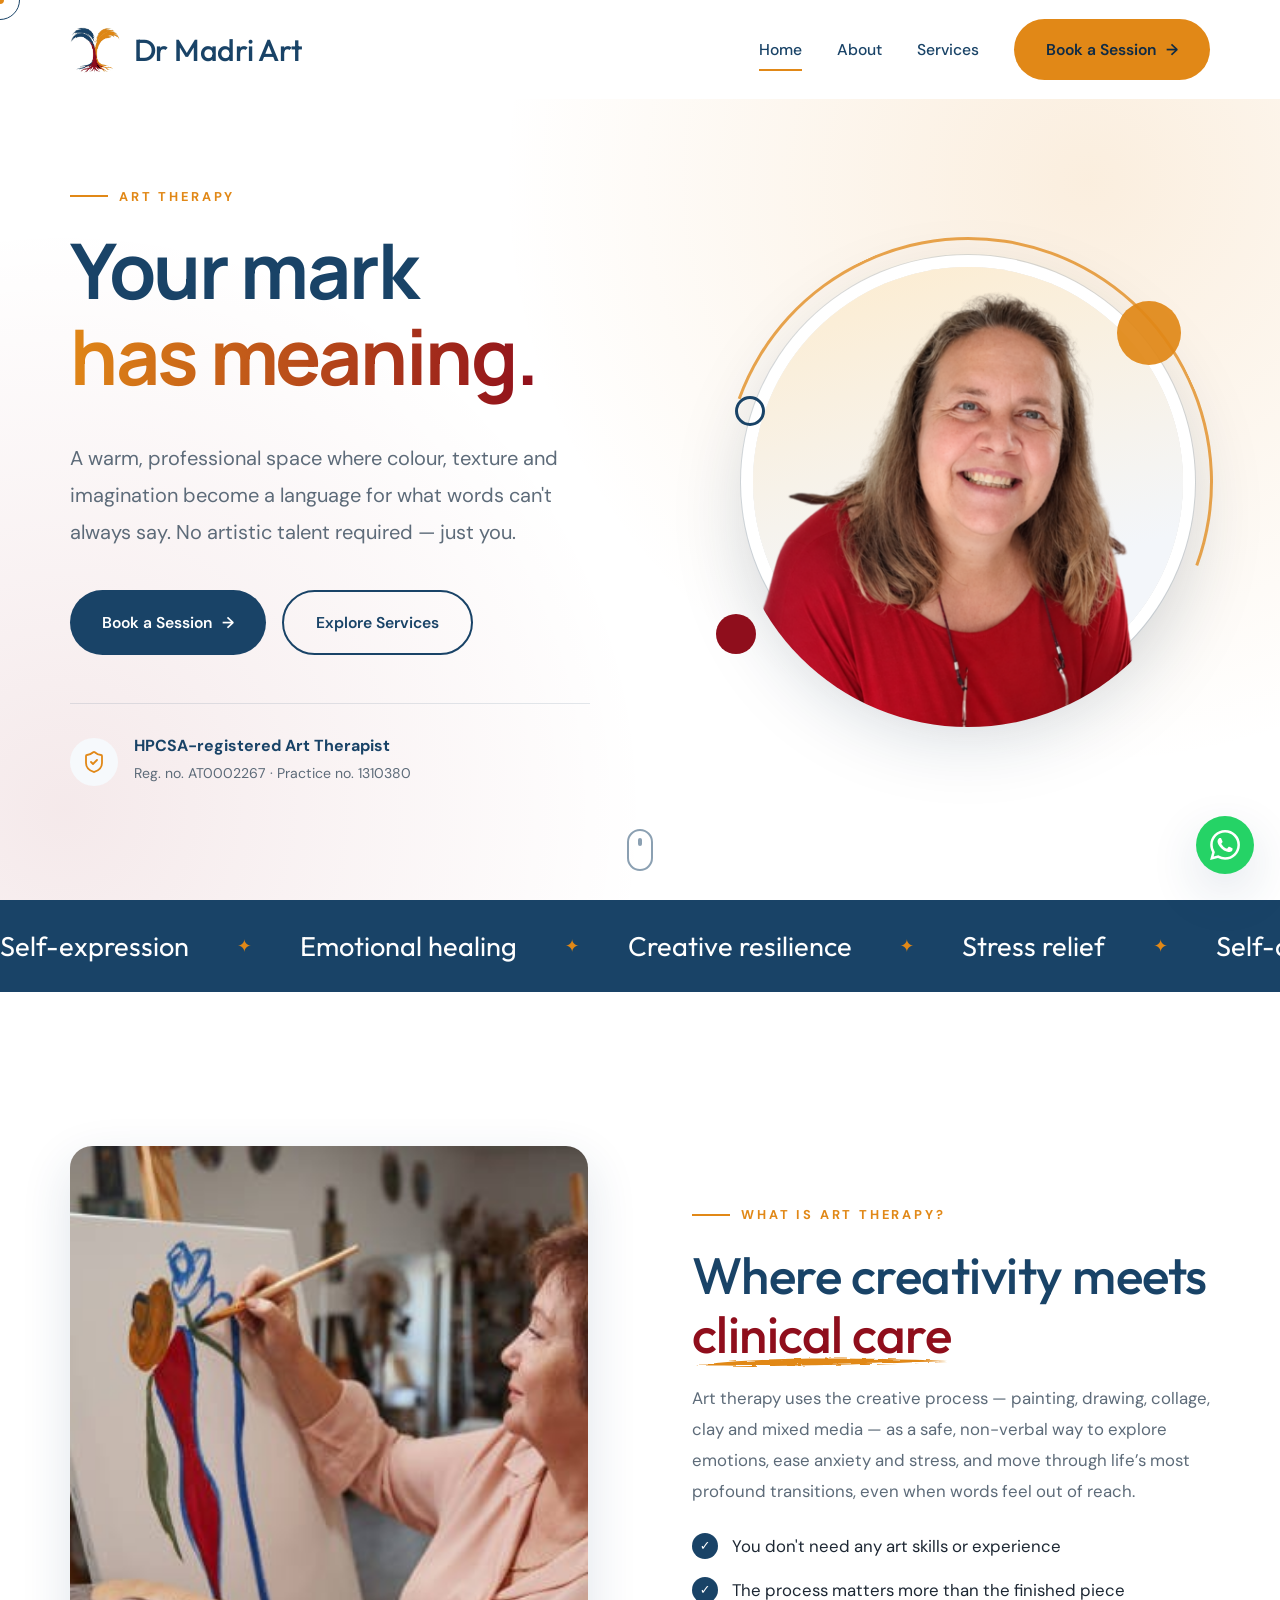
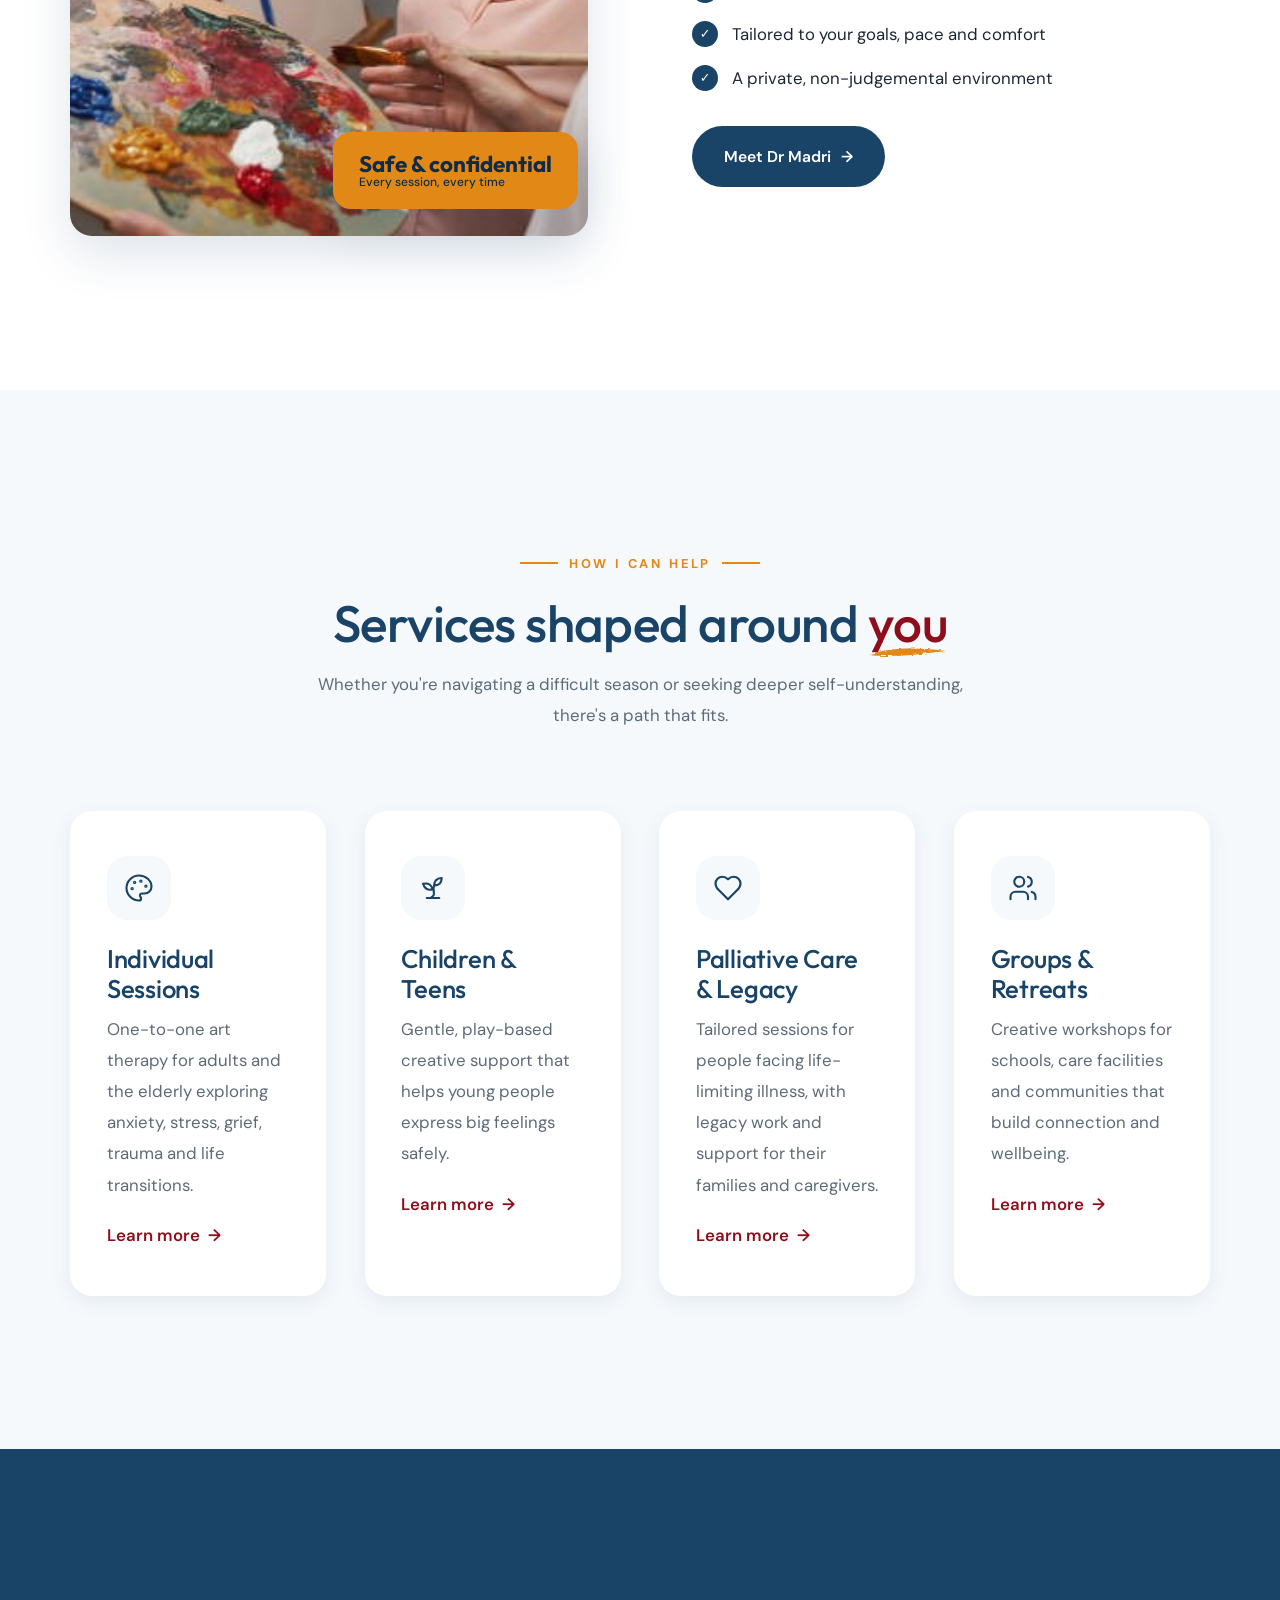
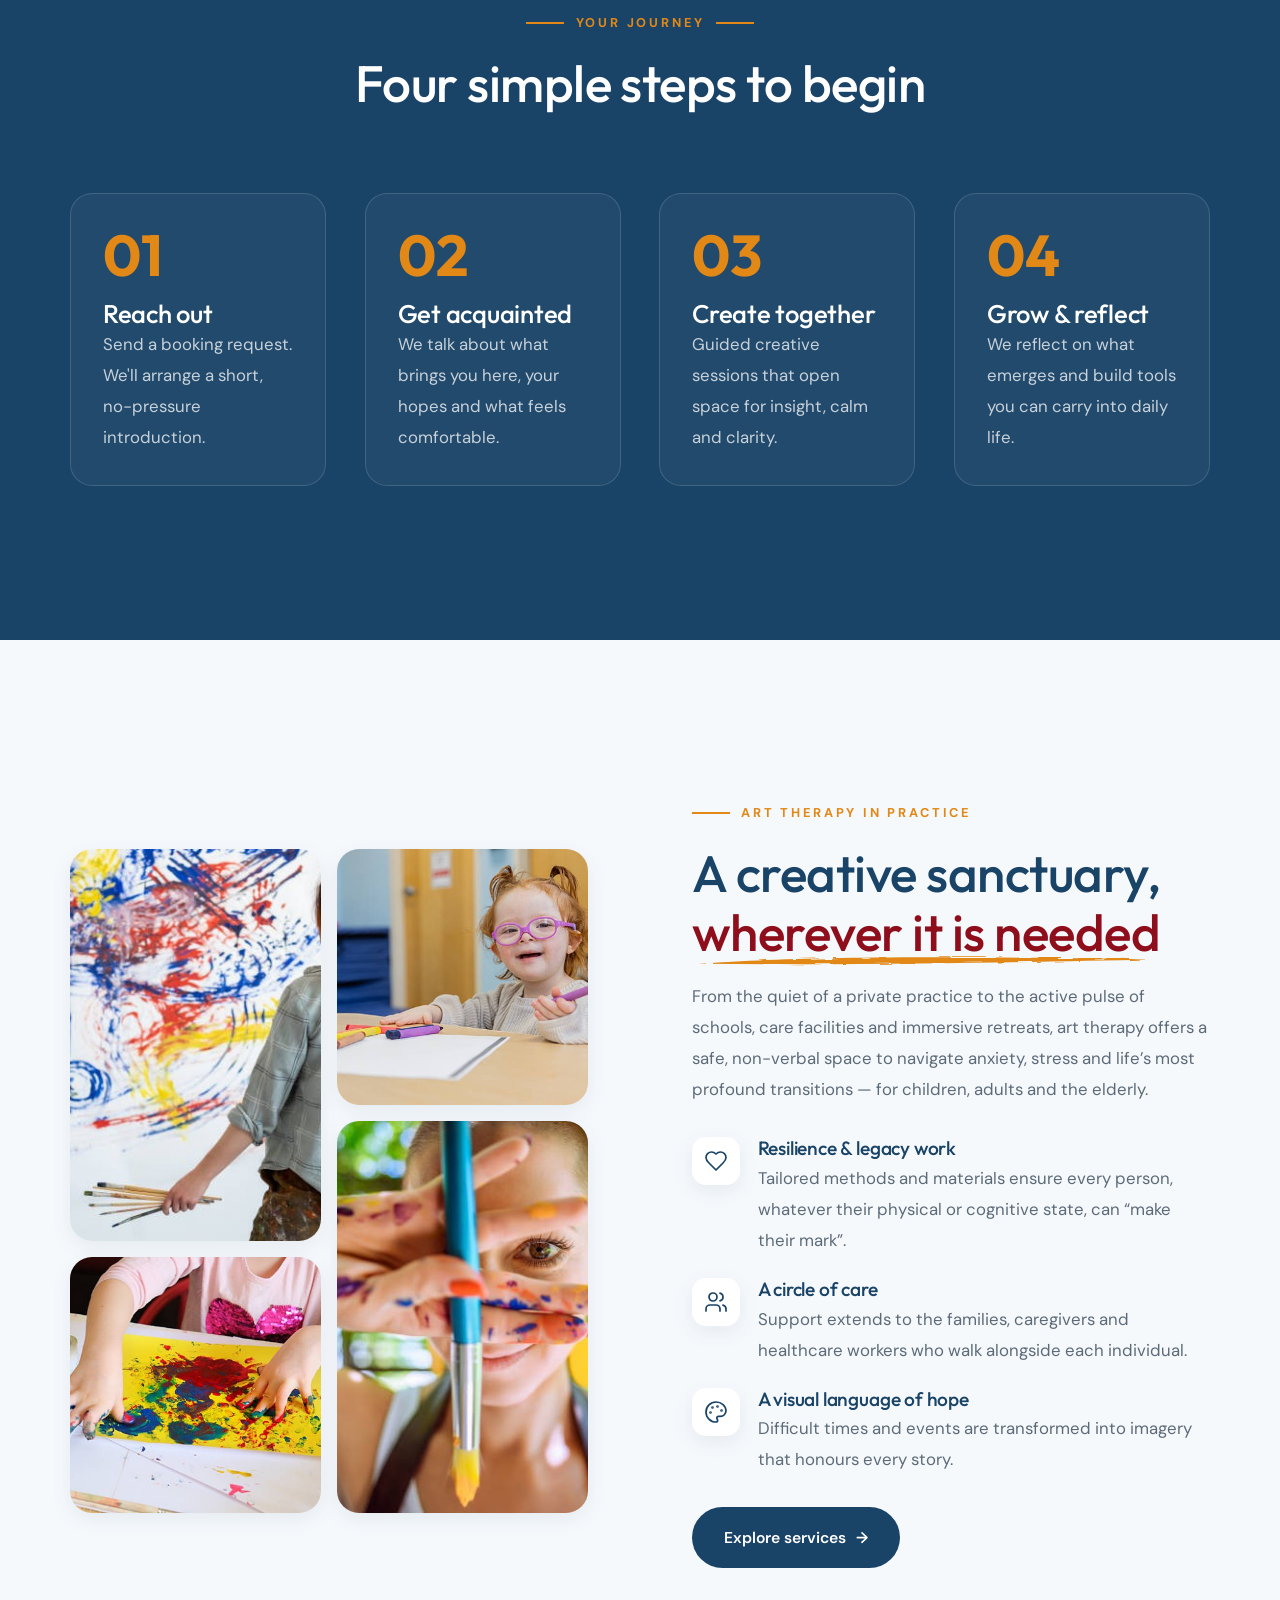
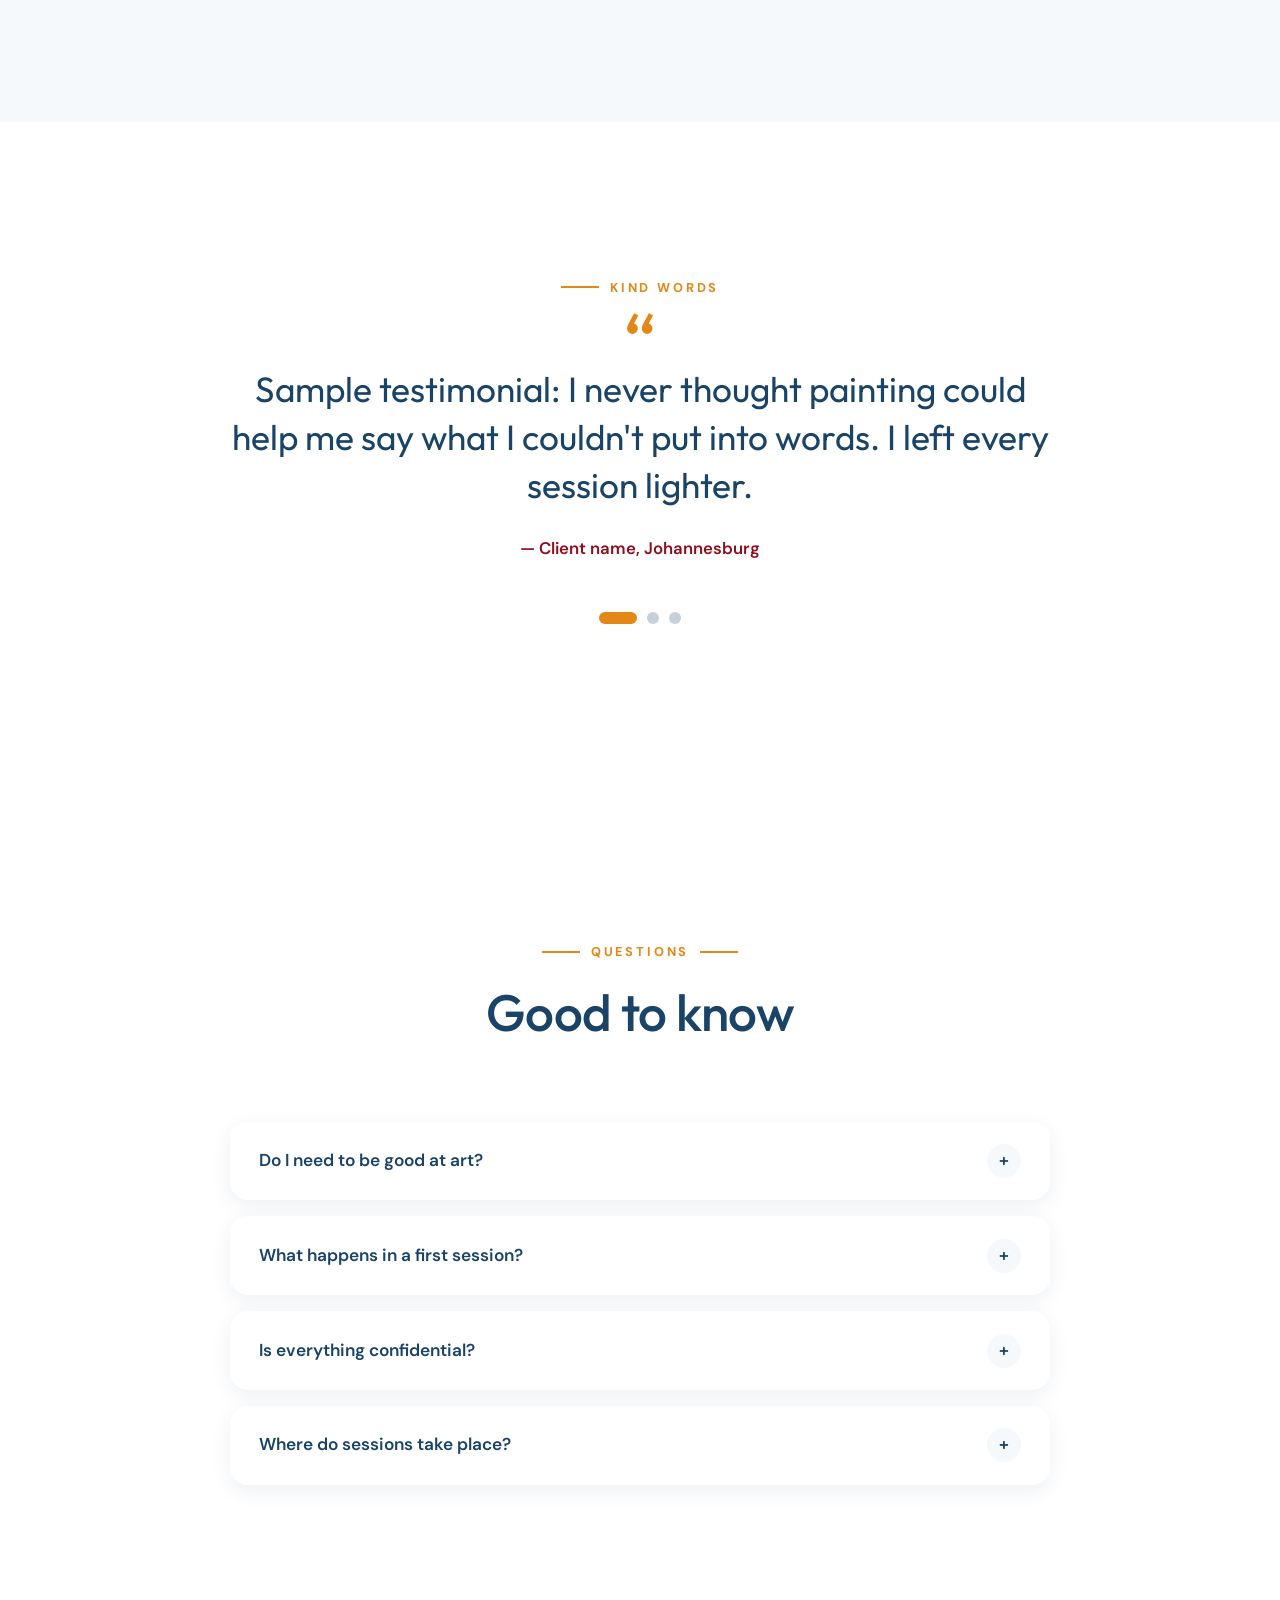
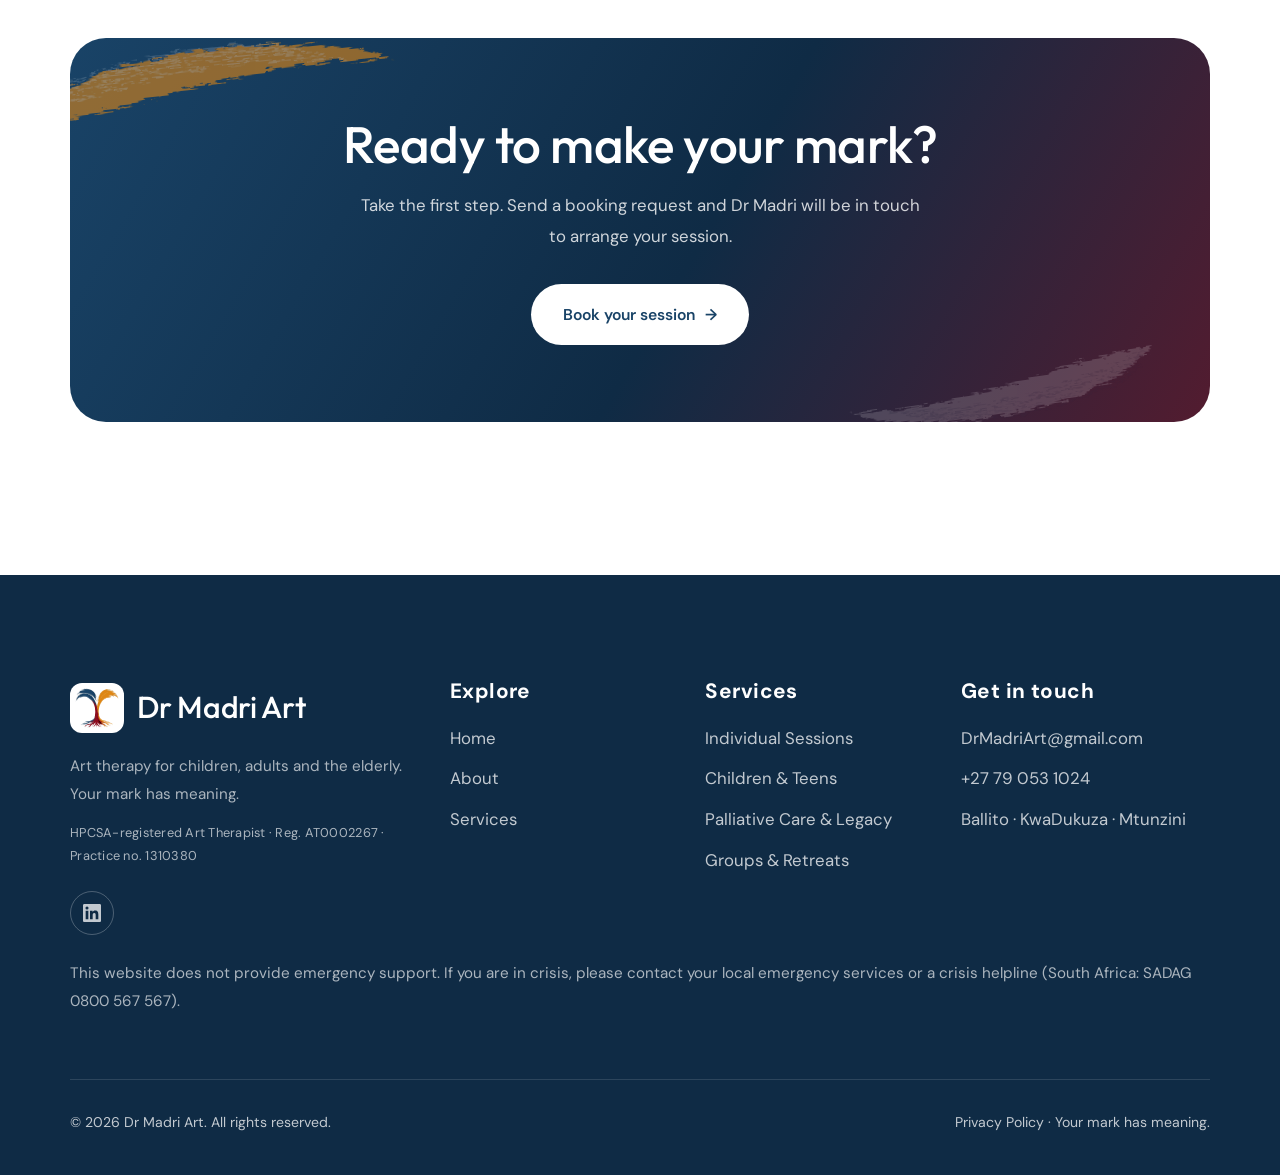
==== commit 58047744: "Add files via upload" ====
--- a/index.html
+++ b/index.html
@@ -65,8 +65,7 @@
     </div>
 
     <!-- INTRO -->
-    <section class="has-deco">
-      <img class="deco d-right" src="images/brush-amber.svg" alt="" loading="lazy">
+    <section>
       <div class="container split">
         <div class="split-media reveal left">
           <img class="photo tall" src="images/art_image_1.jpg" alt="An older woman painting on canvas in an art studio" width="612" height="408">
@@ -88,8 +87,7 @@
     </section>
 
     <!-- SERVICES -->
-    <section class="has-deco" style="background:var(--sand)">
-      <img class="deco d-left" src="images/brush-navy.svg" alt="" loading="lazy">
+    <section style="background:var(--sand)">
       <div class="container">
         <div class="section-head center reveal">
           <span class="eyebrow">How I can help</span>
@@ -122,8 +120,7 @@
     </section>
 
     <!-- ART THERAPY -->
-    <section class="has-deco" style="background:var(--sand)">
-      <img class="deco d-roots" src="images/brush-crimson.svg" alt="" loading="lazy">
+    <section style="background:var(--sand)">
       <div class="container split">
         <div class="mosaic reveal left">
           <img class="m1" src="images/art_image_3.jpg" alt="A woman painting an expressive mural in red, blue and yellow" loading="lazy">
@@ -146,8 +143,7 @@
     </section>
 
     <!-- TESTIMONIALS -->
-    <section class="has-deco">
-      <img class="deco d-center" src="images/brush-navy.svg" alt="" loading="lazy">
+    <section>
       <div class="container testi reveal">
         <span class="eyebrow" style="justify-content:center;display:flex">Kind words</span>
         <div class="testi-track">
--- a/styles.css
+++ b/styles.css
@@ -535,3 +535,19 @@
 .deco.d-roots { width: 540px; right: -140px; bottom: 6%; rotate: 164deg; opacity: .1; }
 .deco.d-center { width: 760px; rotate: -4deg; opacity: .05; }
 @media (max-width: 980px) { .deco { max-width: 85%; } .deco.d-right { right: -150px; } .deco.d-left { left: -150px; } }
+
+/* ---------- Brush strokes limited to heading underlines and CTA blocks ---------- */
+.eyebrow::before { height: 2px; width: 38px; background: currentColor; }
+.eyebrow::after { content: none; }
+.section-head.center .eyebrow::after { content: ""; width: 38px; height: 2px; background: currentColor; transform: none; }
+.section-head.center::after { display: none; }
+.dark::before, .quote-band::before, .deco, .stroke { display: none; }
+@media (max-width: 980px) { .eyebrow::after { content: ""; width: 38px; height: 2px; background: currentColor; transform: none; } }
+
+/* ---------- About portrait with circles ---------- */
+.portrait-wrap { position: relative; width: min(430px, 100%); margin-inline: auto; }
+.portrait-wrap .arch.portrait { width: 100%; }
+.portrait-wrap .orb.a { width: 64px; height: 64px; top: 8%; right: 6%; z-index: 2; }
+.portrait-wrap .orb.b { width: 40px; height: 40px; bottom: 10%; right: 10%; z-index: 2; }
+.portrait-wrap .orb.c { width: 30px; height: 30px; top: 30%; left: 2%; z-index: 2; }
+@media (max-width: 980px) { .portrait-wrap { width: min(300px, 78%); margin-block: 1.5rem; } .portrait-wrap .orb.a { width: 46px; height: 46px; } }
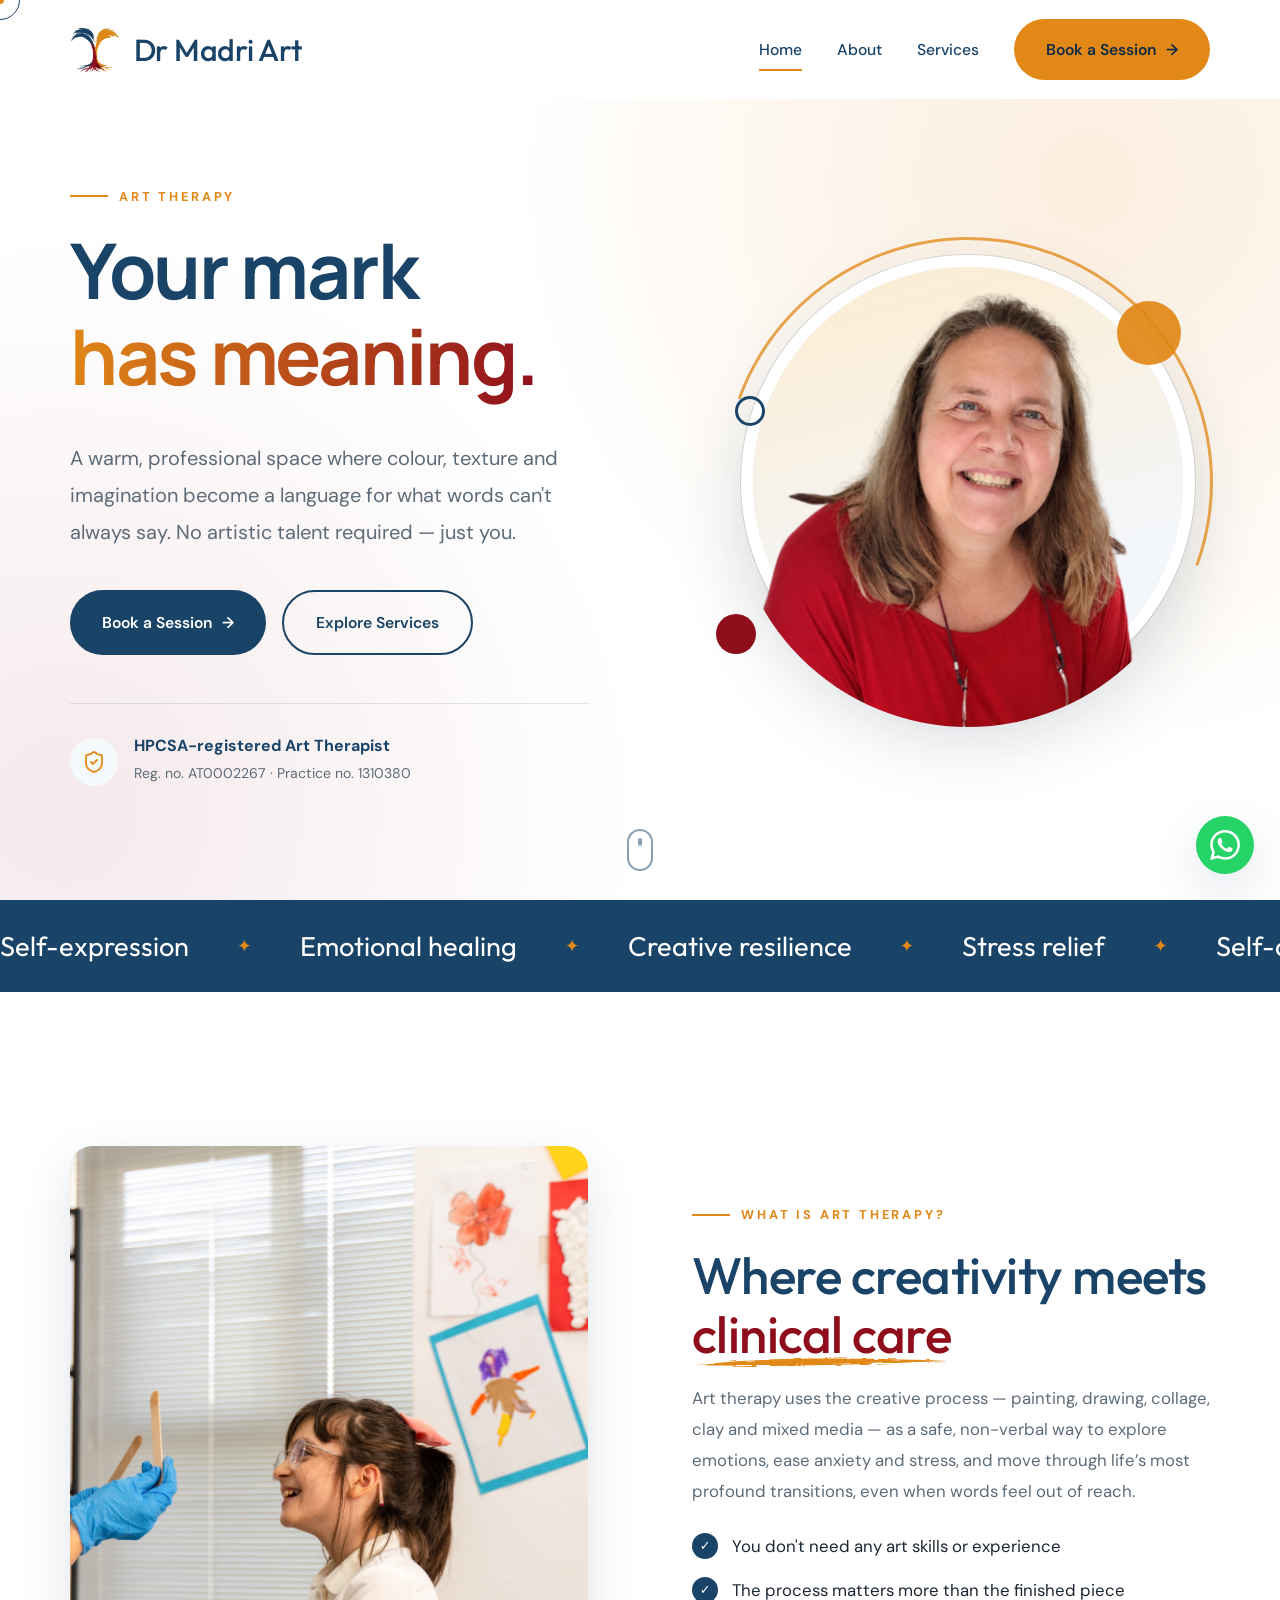
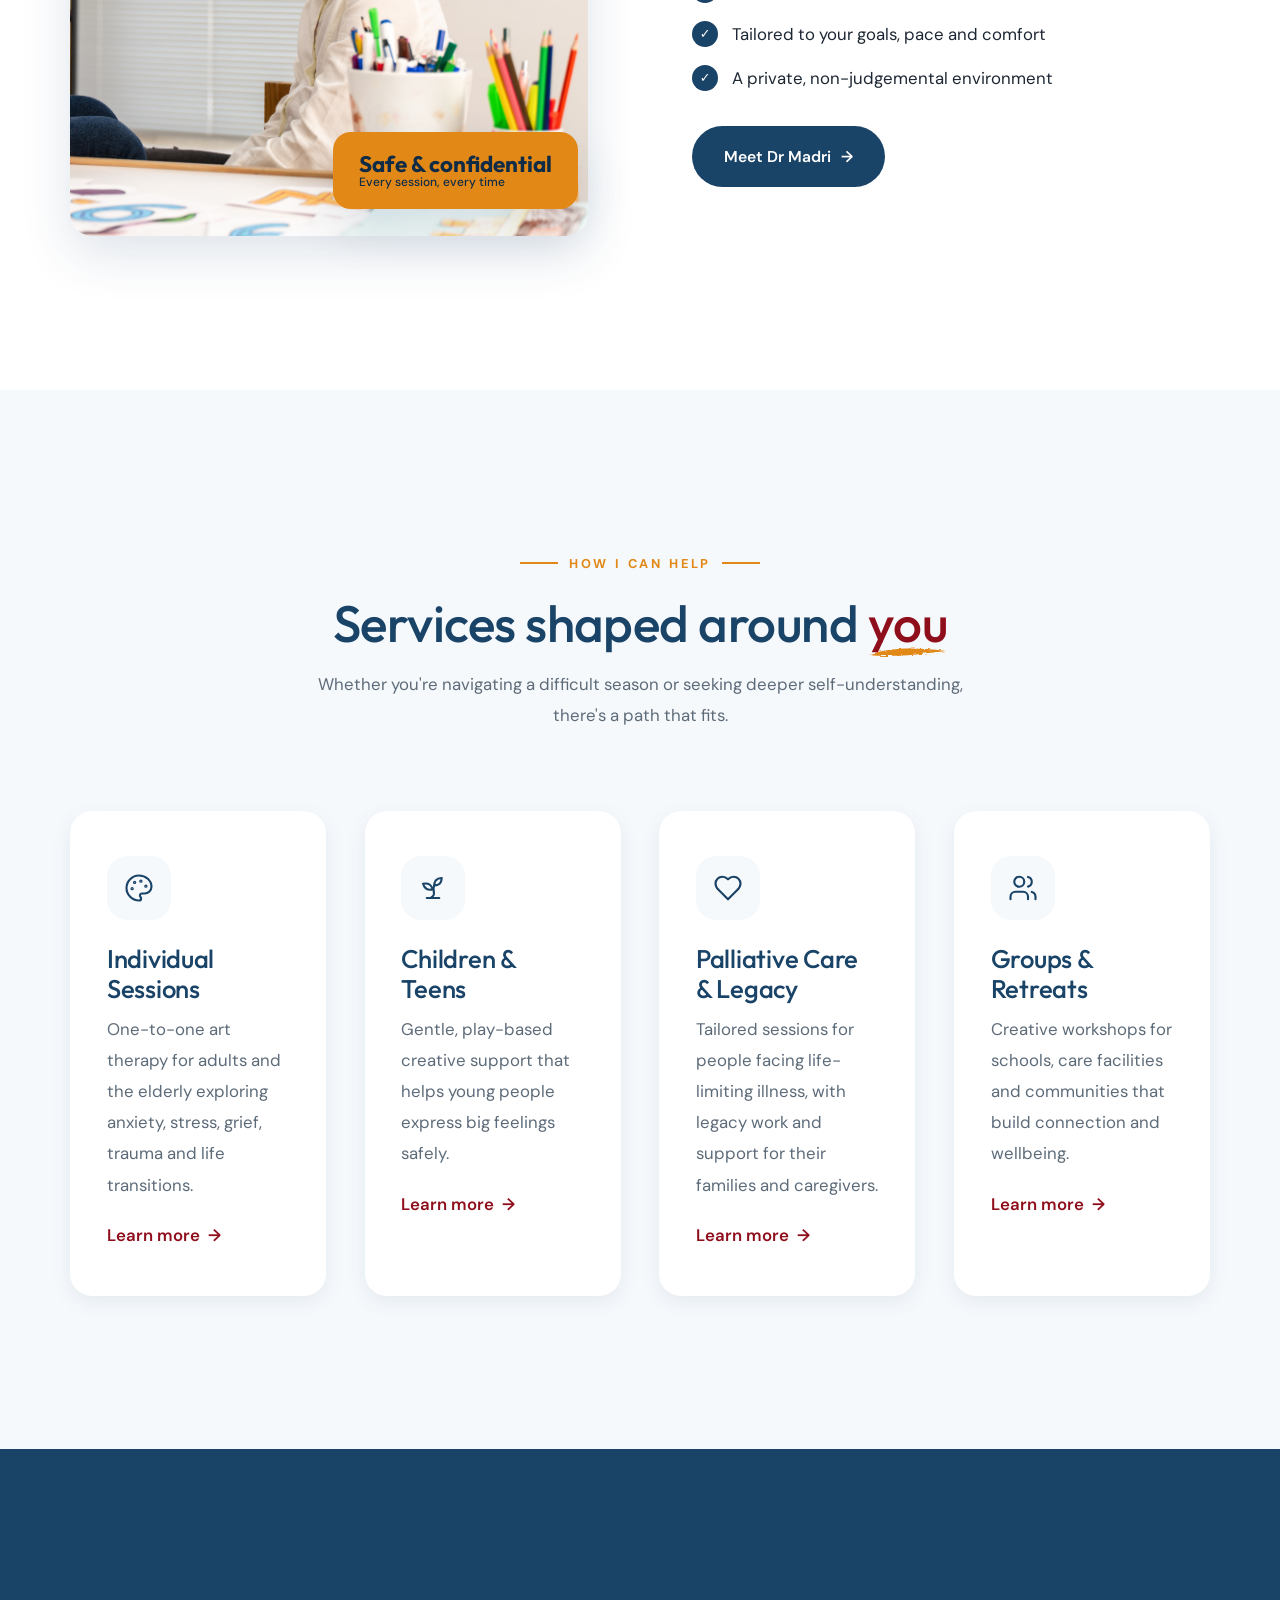
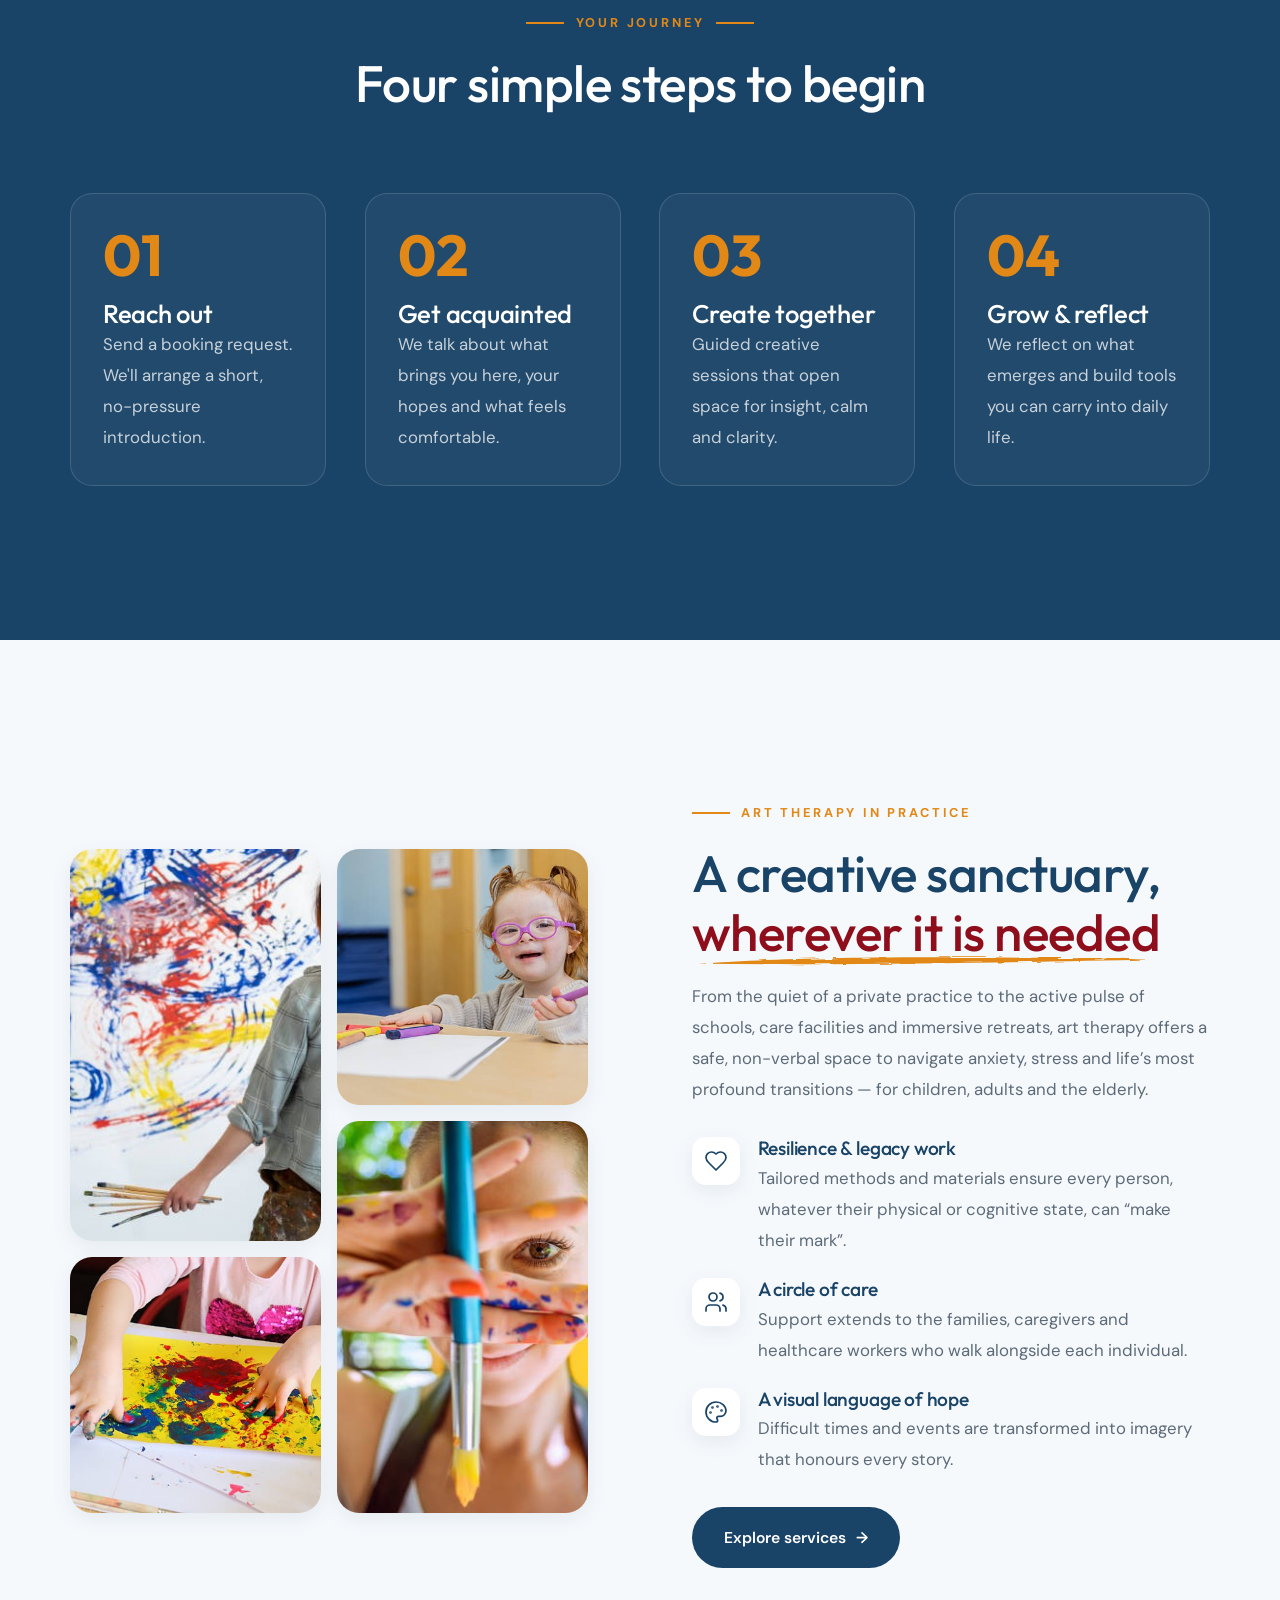
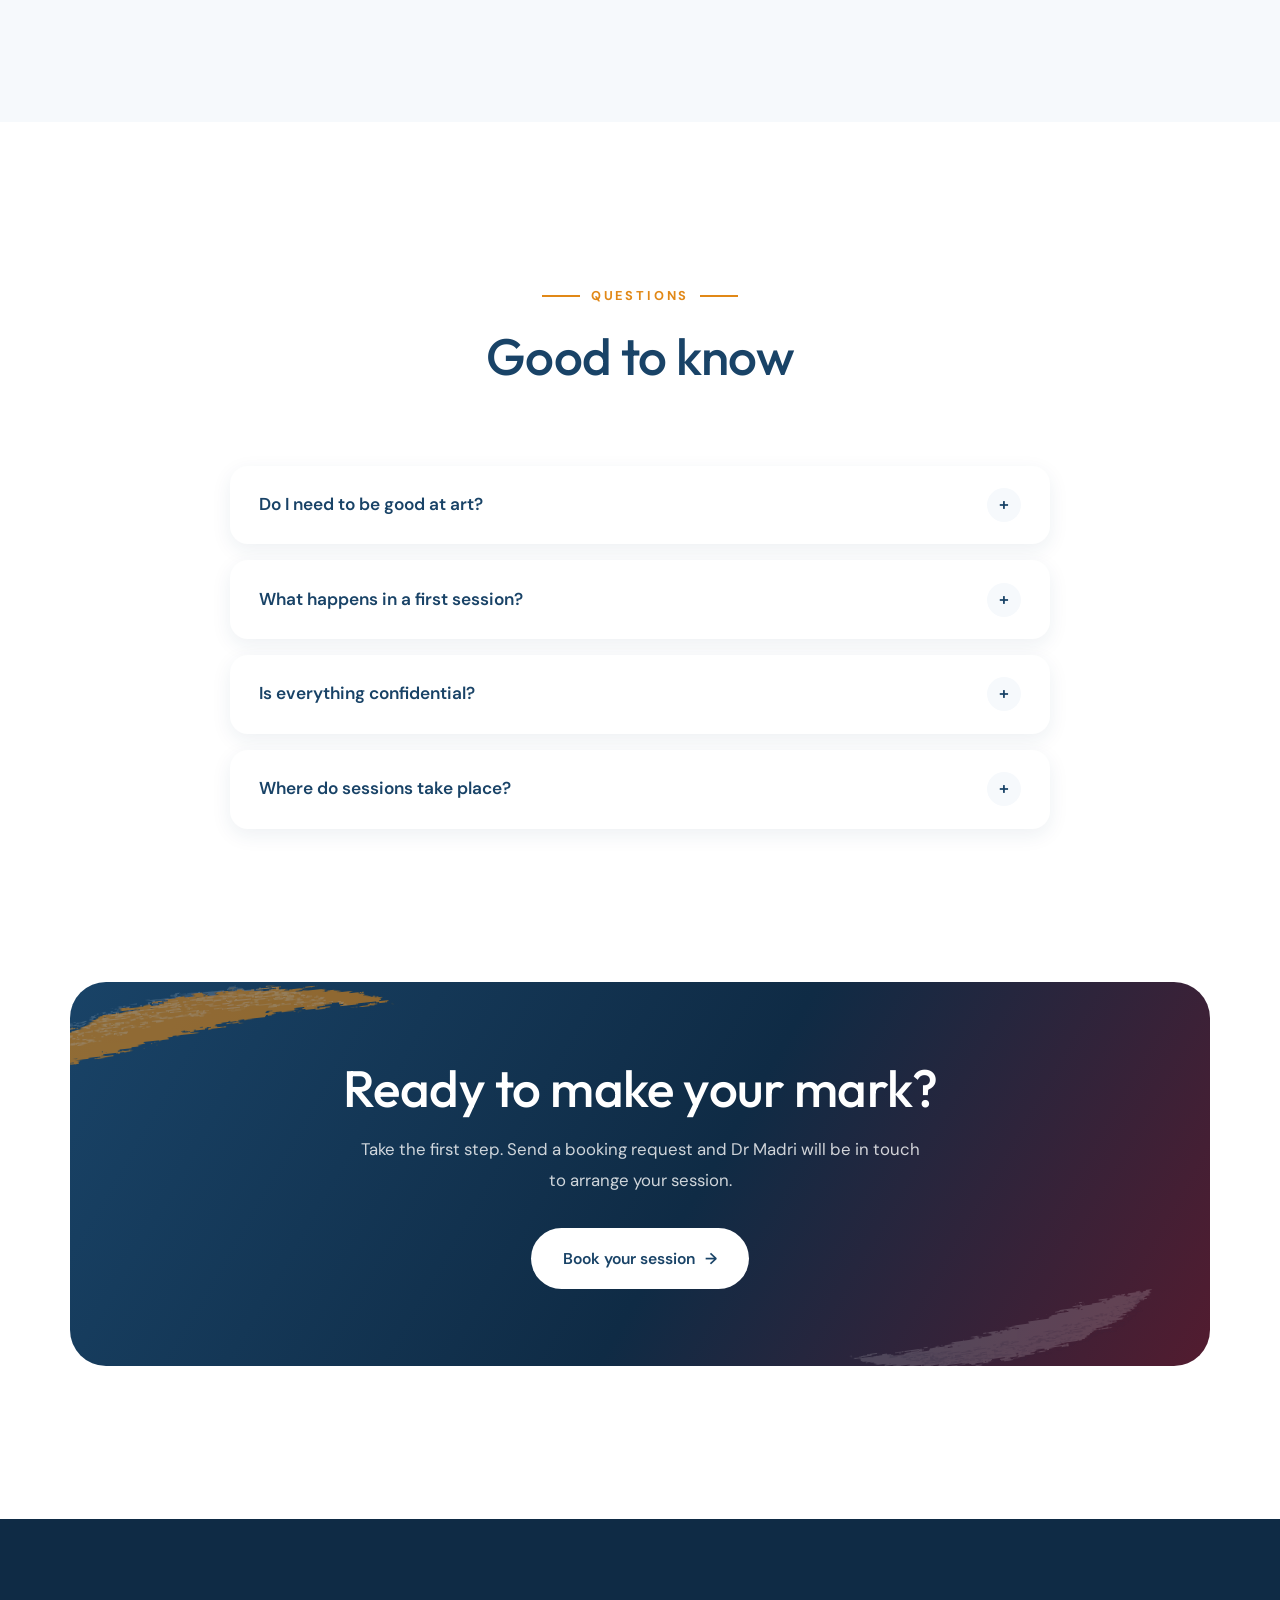
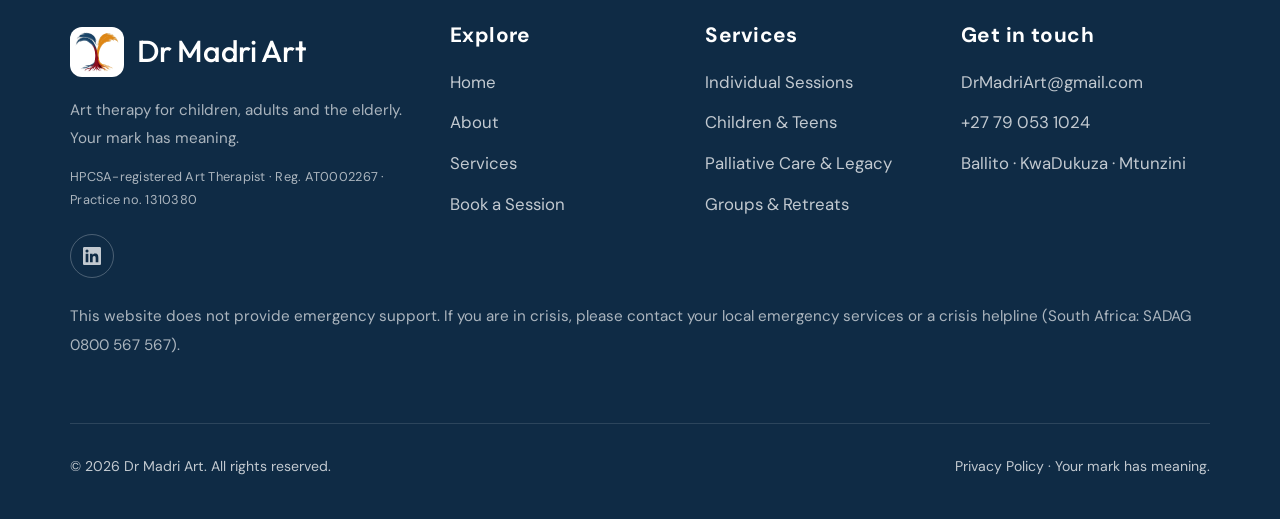
==== commit 67b33ffd: "Add files via upload" ====
--- a/index.html
+++ b/index.html
@@ -6,16 +6,26 @@
   <title>Dr Madri Art | Art Therapy on the North Coast</title>
   <meta name="description" content="Dr Madri Art offers HPCSA-registered art therapy for children, adults and the elderly in Ballito, KwaDukuza and Mtunzini. Book a session today.">
   <meta name="theme-color" content="#194367">
-  <meta property="og:title" content="Dr Madri Art | Your Mark Has Meaning">
-  <meta property="og:description" content="Art therapy for children, adults and the elderly.">
-  <meta property="og:image" content="images/madri_icon_1.png">
+  <link rel="canonical" href="https://epiclogossa2-beep.github.io/drmadriart/">
+  <meta property="og:type" content="website">
+  <meta property="og:site_name" content="Dr Madri Art">
+  <meta property="og:title" content="Dr Madri Art | Art Therapy on the North Coast">
+  <meta property="og:description" content="Dr Madri Art offers HPCSA-registered art therapy for children, adults and the elderly in Ballito, KwaDukuza and Mtunzini. Book a session today.">
+  <meta property="og:url" content="https://epiclogossa2-beep.github.io/drmadriart/">
+  <meta property="og:image" content="https://epiclogossa2-beep.github.io/drmadriart/images/madri_icon_1.png">
+  <meta name="twitter:card" content="summary">
   <link rel="icon" href="images/madri_icon_1.png">
   <link rel="preconnect" href="https://fonts.googleapis.com">
   <link rel="preconnect" href="https://fonts.gstatic.com" crossorigin>
   <link href="https://fonts.googleapis.com/css2?family=Manrope:wght@500;600;700;800&family=Outfit:wght@400;500;600&family=DM+Sans:wght@400;500;700&display=swap" rel="stylesheet">
   <link rel="stylesheet" href="styles.css">
+  <noscript><style>.preloader,.page-fade{display:none!important}.reveal{opacity:1!important;transform:none!important}</style></noscript>
+  <script type="application/ld+json">
+  {"@context":"https://schema.org","@type":"MedicalBusiness","name":"Dr Madri Art","description":"HPCSA-registered art therapy for children, adults and the elderly on the KwaZulu-Natal North Coast.","url":"https://epiclogossa2-beep.github.io/drmadriart/","image":"https://epiclogossa2-beep.github.io/drmadriart/images/madri_icon_1.png","email":"DrMadriArt@gmail.com","telephone":"+27790531024","founder":{"@type":"Person","name":"Dr Madri Jansen van Rensburg","jobTitle":"Art Therapist"},"areaServed":["Ballito","KwaDukuza","Mtunzini"],"address":{"@type":"PostalAddress","addressLocality":"KwaDukuza","addressRegion":"KwaZulu-Natal","addressCountry":"ZA"}}
+  </script>
 </head>
 <body>
+  <a class="skip-link" href="#main">Skip to content</a>
   <div class="preloader"><div class="preloader-inner"><img class="preloader-icon" src="images/madri_icon_2.png" alt=""><div class="preloader-mark"><span></span><span></span><span></span></div></div></div>
   <div class="page-fade active"></div>
   <div class="progress"></div>
@@ -34,7 +44,7 @@
     </div>
   </header>
 
-  <main>
+  <main id="main">
     <!-- HERO -->
     <section class="hero">
       <div class="container hero-grid">
@@ -68,7 +78,7 @@
     <section>
       <div class="container split">
         <div class="split-media reveal left">
-          <img class="photo tall" src="images/art_image_1.jpg" alt="An older woman painting on canvas in an art studio" width="612" height="408">
+          <img class="photo tall" src="images/art_image_1.jpg" alt="A smiling girl in glasses during a creative session, with children's artwork on the wall and pots of pencils and markers on the table" width="2061" height="2576">
           <div class="tag">Safe &amp; confidential<small>Every session, every time</small></div>
         </div>
         <div class="reveal right">
@@ -142,20 +152,6 @@
       </div>
     </section>
 
-    <!-- TESTIMONIALS -->
-    <section>
-      <div class="container testi reveal">
-        <span class="eyebrow" style="justify-content:center;display:flex">Kind words</span>
-        <div class="testi-track">
-          <div class="testi-slide"><blockquote>Sample testimonial: I never thought painting could help me say what I couldn't put into words. I left every session lighter.</blockquote><cite>— Client name, Johannesburg</cite></div>
-          <div class="testi-slide"><blockquote>Sample testimonial: A calm, safe space. My teenager finally opened up about what she was feeling.</blockquote><cite>— Parent of a client</cite></div>
-          <div class="testi-slide"><blockquote>Sample testimonial: Our team workshop brought people together in a way no meeting ever had.</blockquote><cite>— HR Manager, Company name</cite></div>
-        </div>
-        <div class="dots"></div>
-        <!-- REPLACE the sample testimonials with real ones (with client permission) -->
-      </div>
-    </section>
-
     <!-- FAQ -->
     <section>
       <div class="container">
@@ -187,7 +183,7 @@
         <div><a href="index.html" class="brand" aria-label="Dr Madri Art home"><img class="brand-icon" src="images/madri_icon_1.png" alt=""><span class="brand-text">Dr Madri Art</span></a><p>Art therapy for children, adults and the elderly. Your mark has meaning.</p>
           <p class="footer-cred">HPCSA-registered Art Therapist · Reg. AT0002267 · Practice no. 1310380</p>
           <div class="socials"><a href="https://www.linkedin.com/in/madrijvr/" target="_blank" aria-label="LinkedIn" rel="noopener"><svg viewBox="0 0 24 24" aria-hidden="true"><path fill="currentColor" d="M20.447 20.452h-3.554v-5.569c0-1.328-.027-3.037-1.852-3.037-1.853 0-2.136 1.445-2.136 2.939v5.667H9.351V9h3.414v1.561h.046c.477-.9 1.637-1.85 3.37-1.85 3.601 0 4.267 2.37 4.267 5.455v6.286zM5.337 7.433a2.062 2.062 0 01-2.063-2.065 2.064 2.064 0 112.063 2.065zm1.782 13.019H3.555V9h3.564v11.452zM22.225 0H1.771C.792 0 0 .774 0 1.729v20.542C0 23.227.792 24 1.771 24h20.451C23.2 24 24 23.227 24 22.271V1.729C24 .774 23.2 0 22.222 0h.003z"/></svg></a></div></div>
-        <div><h4>Explore</h4><ul><li><a href="index.html">Home</a></li><li><a href="about.html">About</a></li><li><a href="services.html">Services</a></li><li></li></ul></div>
+        <div><h4>Explore</h4><ul><li><a href="index.html">Home</a></li><li><a href="about.html">About</a></li><li><a href="services.html">Services</a></li><li><a href="contact.html">Book a Session</a></li></ul></div>
         <div><h4>Services</h4><ul><li><a href="services.html">Individual Sessions</a></li><li><a href="services.html">Children &amp; Teens</a></li><li><a href="services.html">Palliative Care &amp; Legacy</a></li><li><a href="services.html">Groups &amp; Retreats</a></li></ul></div>
         <div><h4>Get in touch</h4><ul><li><a href="mailto:DrMadriArt@gmail.com">DrMadriArt@gmail.com</a></li><li><a href="tel:+27790531024">+27 79 053 1024</a></li><li>Ballito · KwaDukuza · Mtunzini</li></ul></div>
       </div>
--- a/styles.css
+++ b/styles.css
@@ -551,3 +551,44 @@
 .portrait-wrap .orb.b { width: 40px; height: 40px; bottom: 10%; right: 10%; z-index: 2; }
 .portrait-wrap .orb.c { width: 30px; height: 30px; top: 30%; left: 2%; z-index: 2; }
 @media (max-width: 980px) { .portrait-wrap { width: min(300px, 78%); margin-block: 1.5rem; } .portrait-wrap .orb.a { width: 46px; height: 46px; } }
+
+/* ---------- Mobile overflow fix ---------- */
+html, body { overflow-x: hidden; max-width: 100%; }
+@supports (overflow: clip) { html, body { overflow-x: clip; } }
+@media (max-width: 980px) {
+  .reveal.left, .reveal.right { transform: translateY(34px); }
+  .reveal.left.in, .reveal.right.in { transform: none; }
+}
+@media (max-width: 980px) {
+  .mobile-bar .btn, .mobile-bar .wa-btn { white-space: nowrap; font-size: .92rem; padding: .9rem .8rem; }
+  .mobile-bar .btn { flex: 1.2; } .mobile-bar .wa-btn { flex: 1; }
+}
+
+/* ---------- Mobile spacing ---------- */
+@media (max-width: 980px) {
+  .container { width: min(var(--container), 91%); }
+  section { padding: 4.5rem 0; }
+  section[style*="padding-top:0"] { padding-top: 0 !important; }
+  .hero { padding: 7.5rem 0 4rem; min-height: auto; }
+  .page-hero { padding: 9rem 0 4rem; }
+  .hero-grid { gap: 2rem; }
+  .split { gap: 2.5rem; }
+  .section-head { margin-bottom: 3rem; }
+  .grid { gap: 1.4rem; }
+  .card { padding: 2rem 1.6rem; }
+  .cta-band { padding: 3.5rem 1.6rem; }
+  .form-card, .info-card { padding: 2rem 1.5rem; }
+  .service-row { padding: 2rem .5rem; }
+  .faq-q { padding: 1.2rem 1.2rem; }
+  .footer { padding: 4.5rem 0 6.5rem; }
+  .footer-grid { gap: 2.2rem; }
+  .footer-bottom { margin-top: 2.5rem; }
+  .cred { margin-top: 2rem; padding-top: 1.5rem; }
+  .scroll-hint { display: none; }
+}
+
+/* ---------- Accessibility ---------- */
+.skip-link { position: absolute; left: 1rem; top: -4rem; z-index: 20000; background: var(--amber); color: var(--navy-deep); padding: .7rem 1.2rem; border-radius: 10px; font-weight: 700; transition: top .3s; }
+.skip-link:focus { top: 1rem; }
+:focus-visible { outline: 3px solid var(--amber); outline-offset: 3px; }
+.field input:focus-visible, .field select:focus-visible, .field textarea:focus-visible { outline: none; }
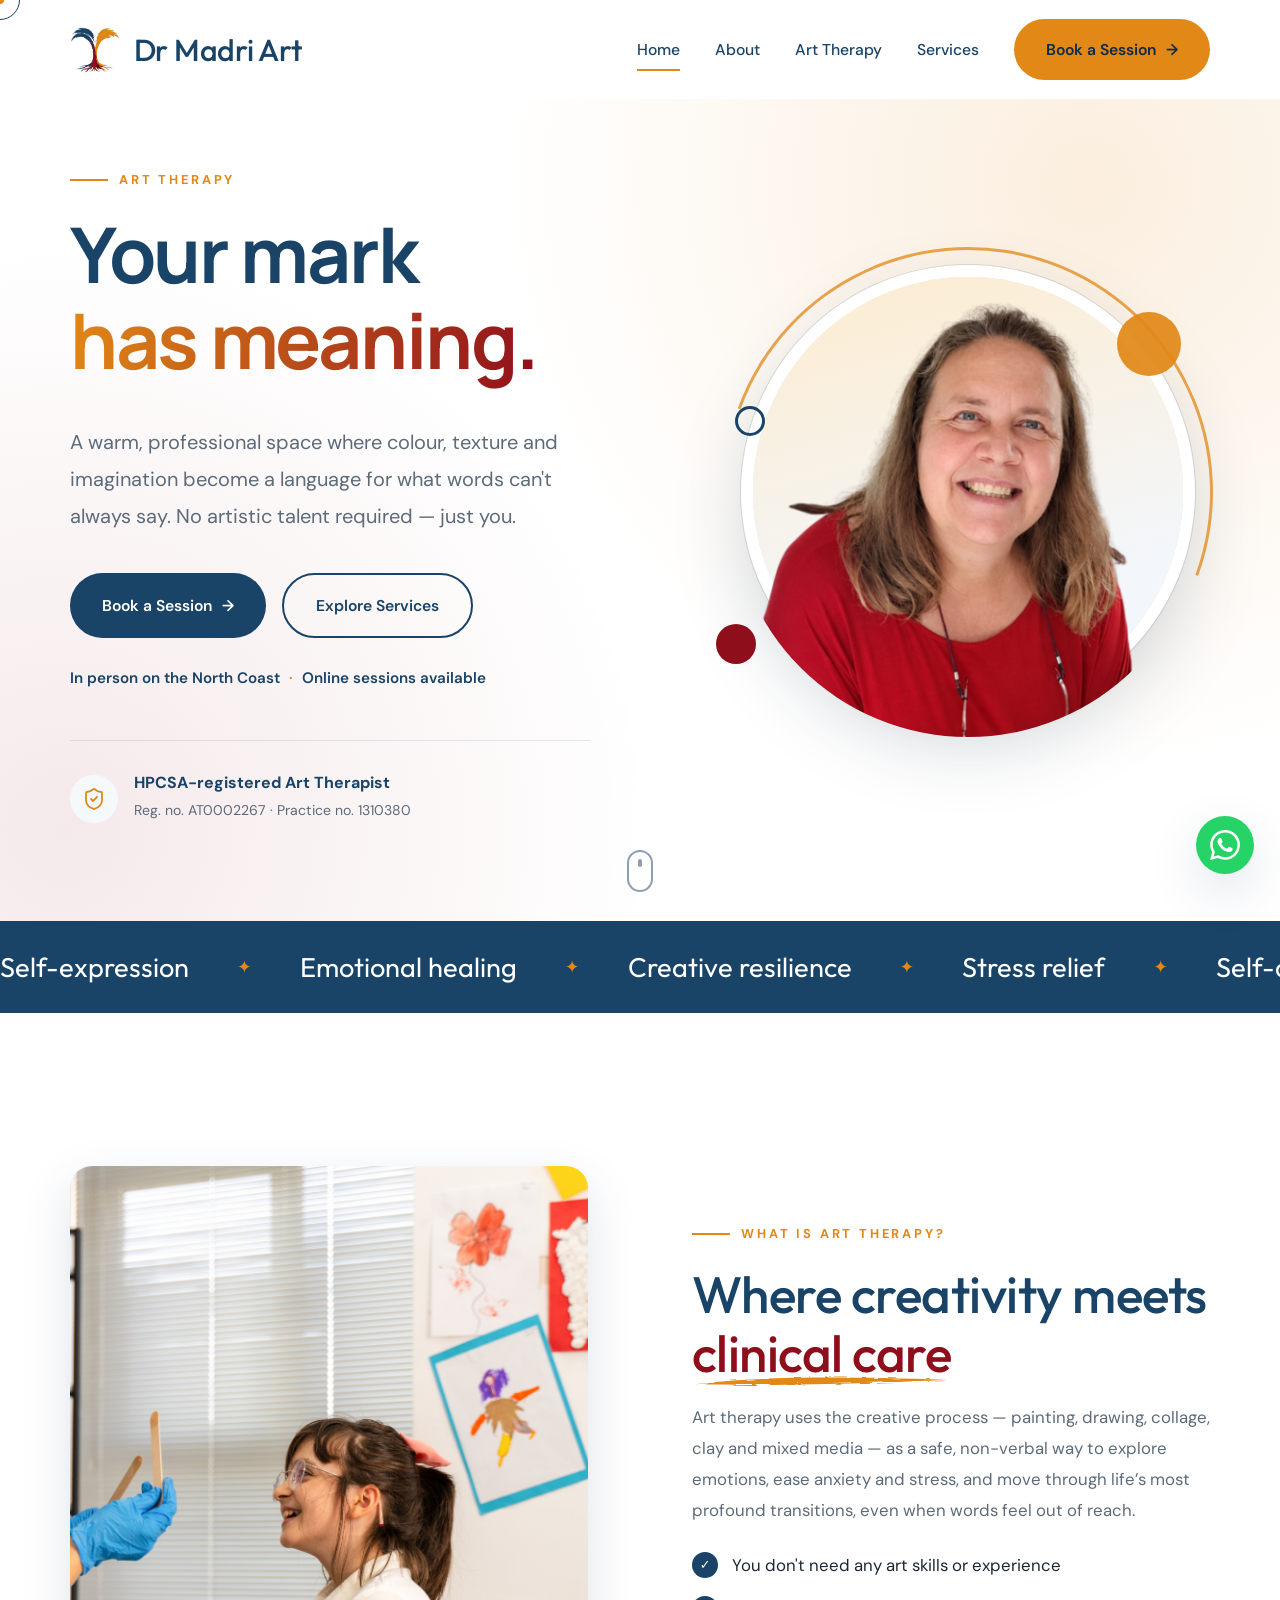
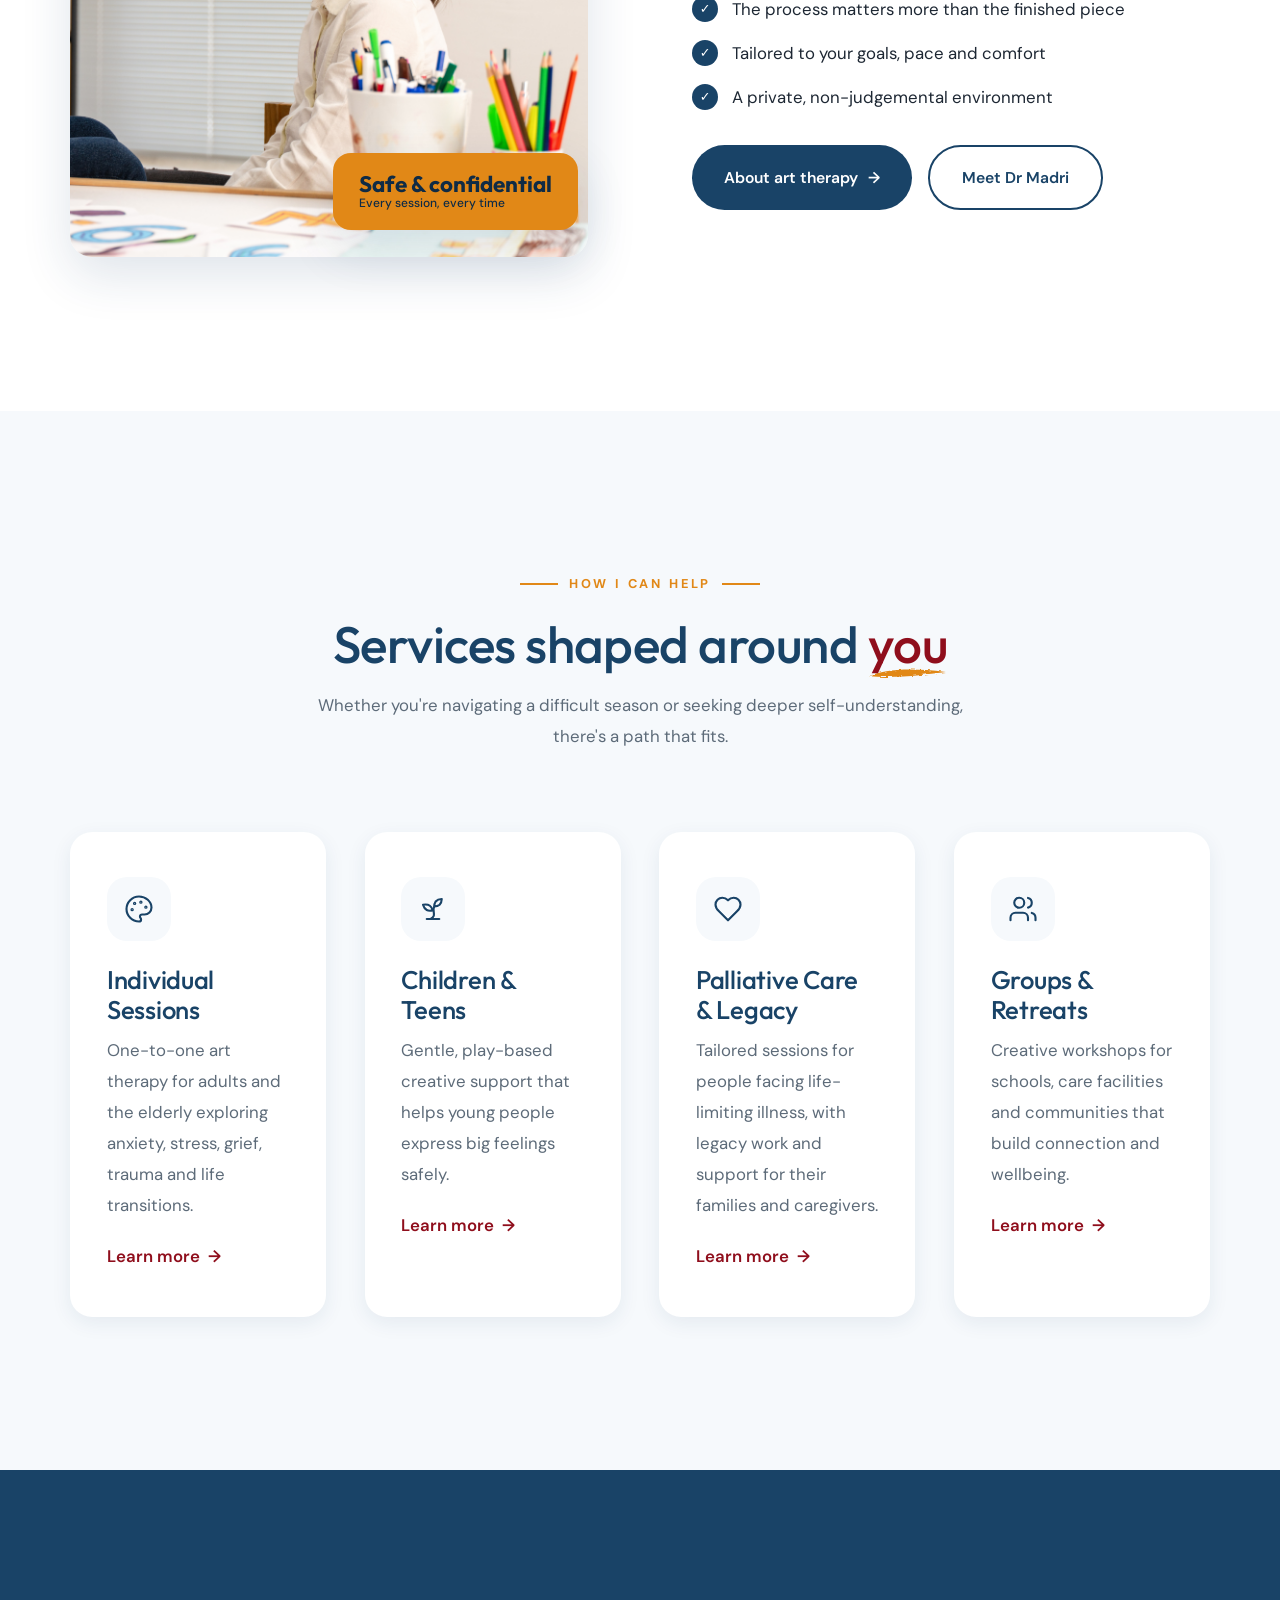
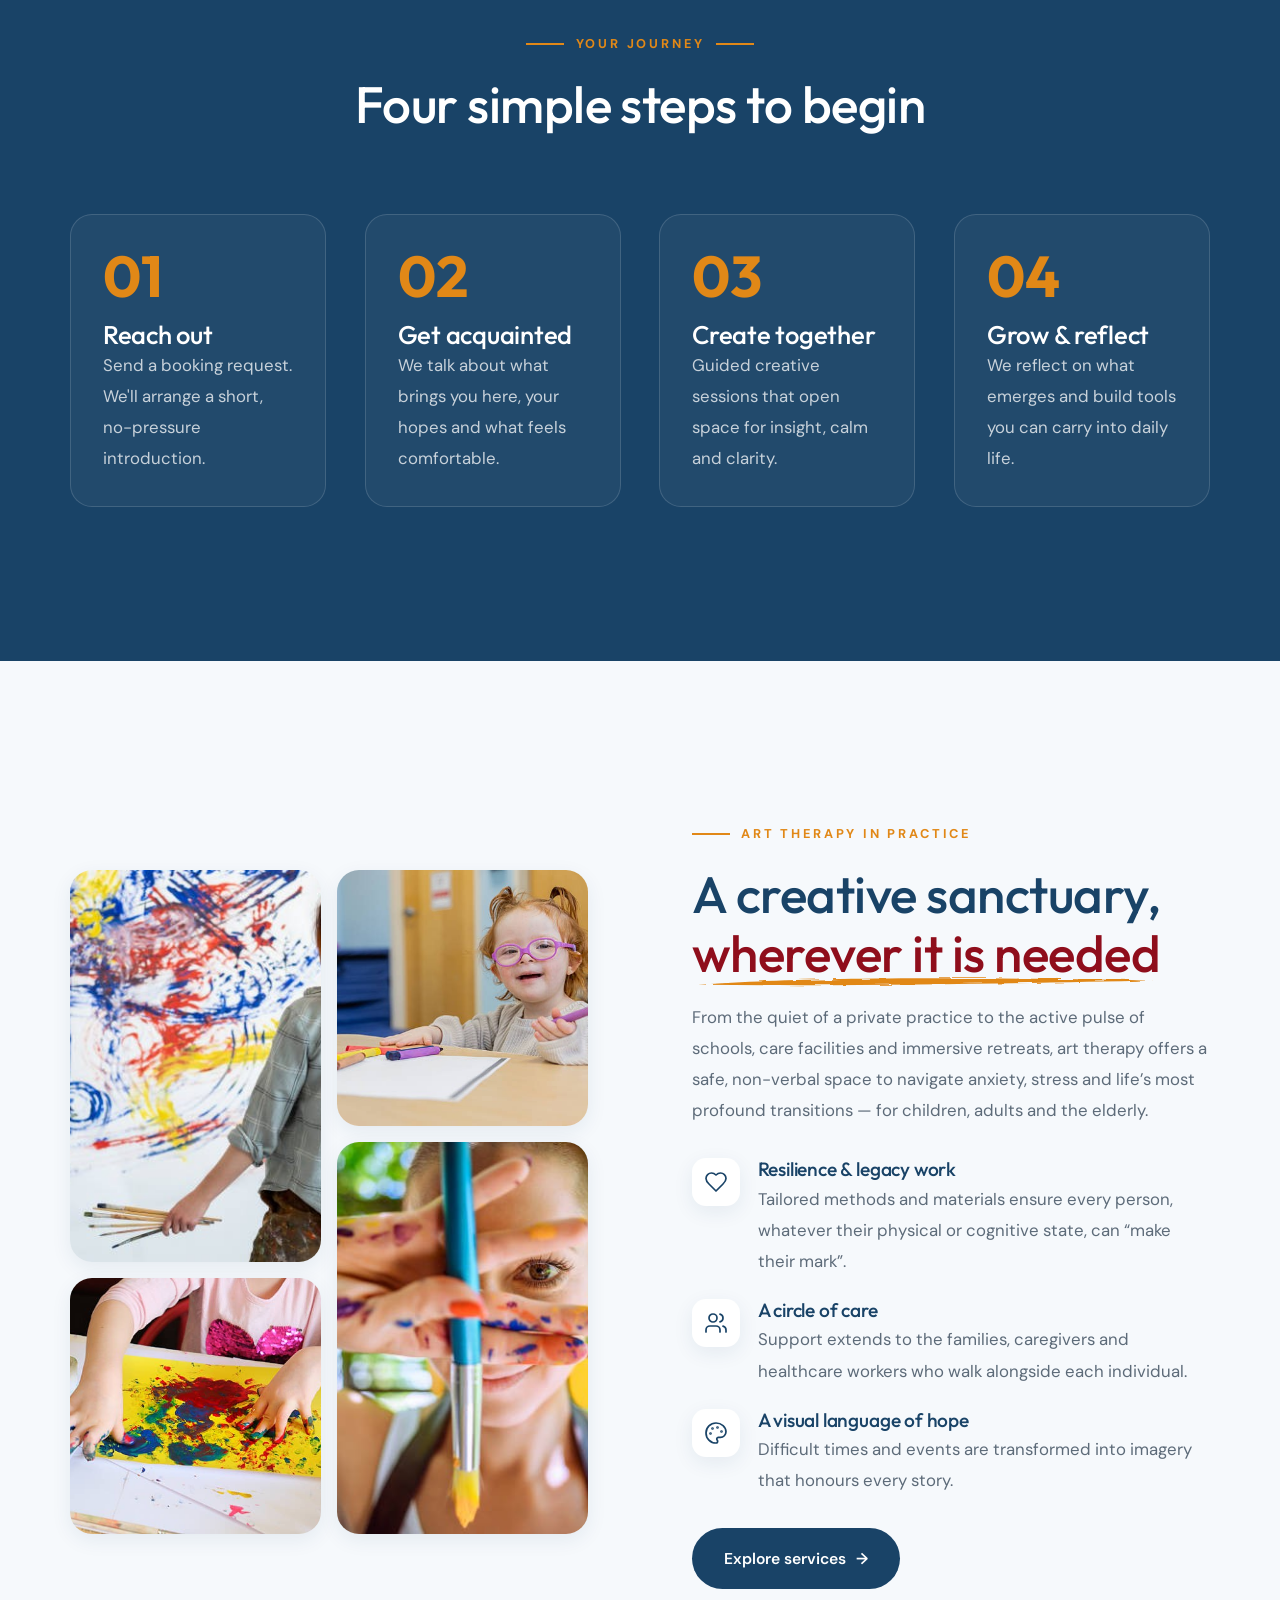
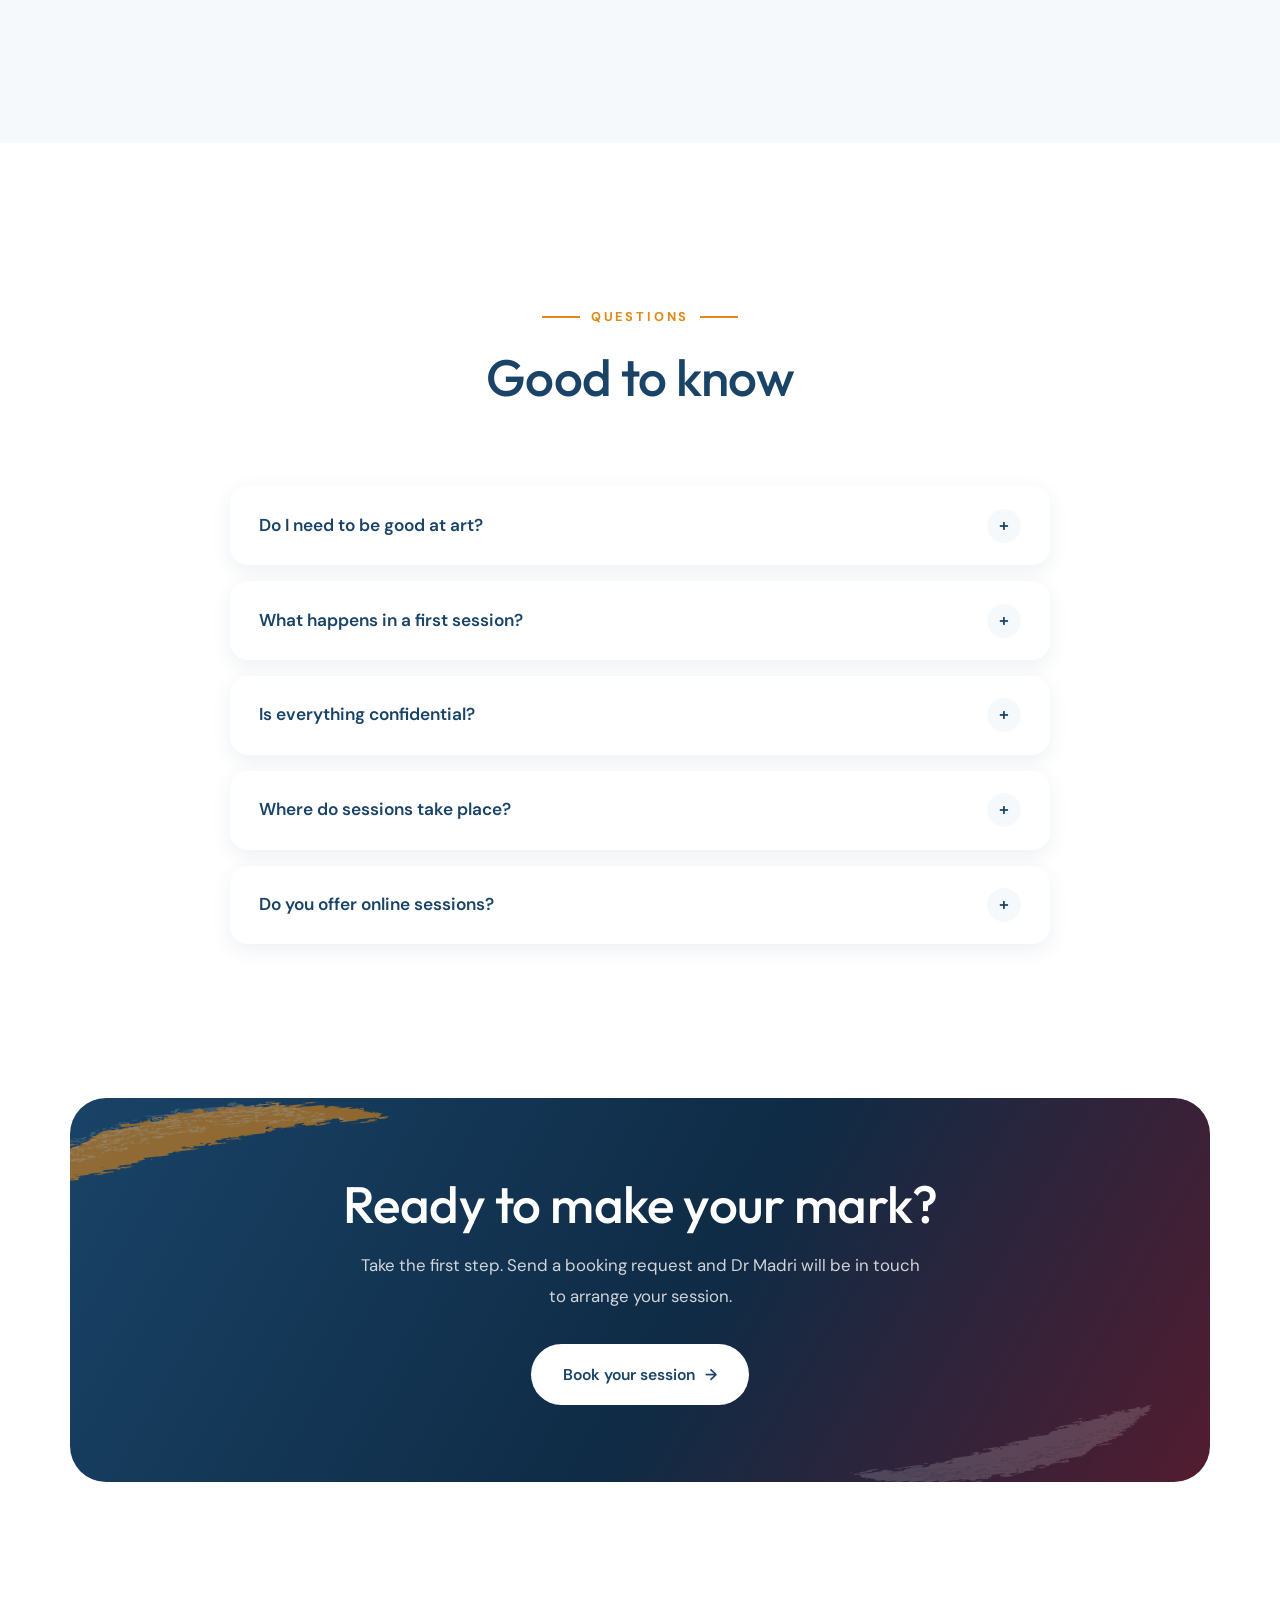
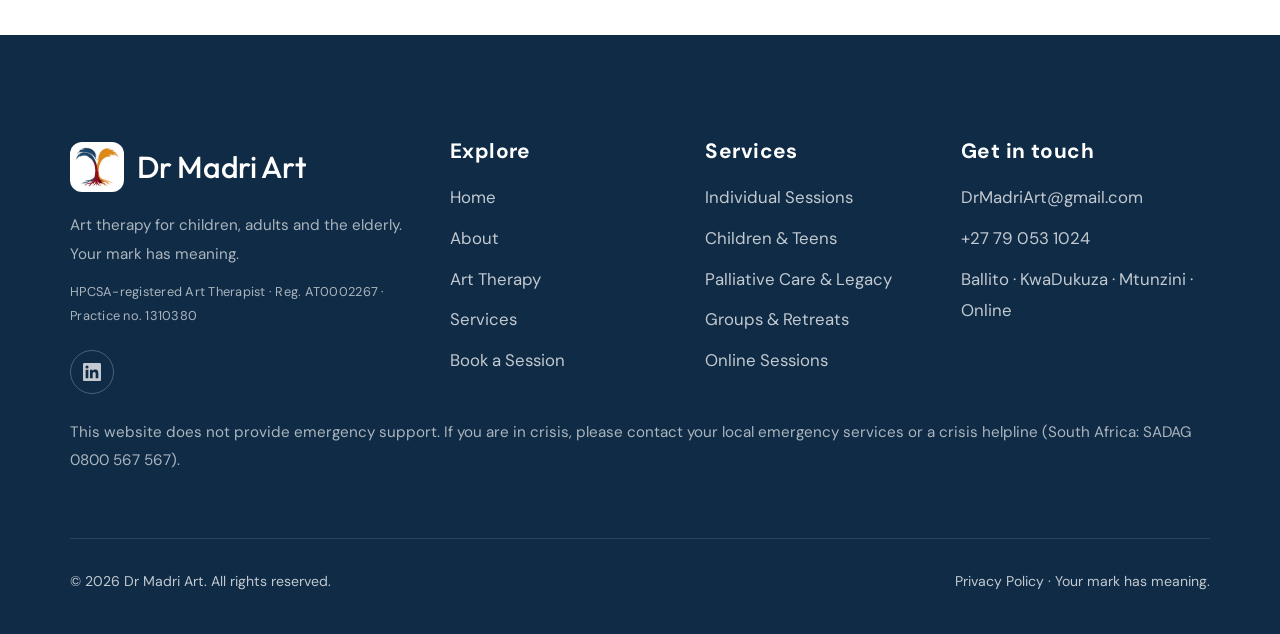
==== commit 9f26bf07: "Add files via upload" ====
--- a/index.html
+++ b/index.html
@@ -4,13 +4,13 @@
   <meta charset="UTF-8">
   <meta name="viewport" content="width=device-width, initial-scale=1">
   <title>Dr Madri Art | Art Therapy on the North Coast</title>
-  <meta name="description" content="Dr Madri Art offers HPCSA-registered art therapy for children, adults and the elderly in Ballito, KwaDukuza and Mtunzini. Book a session today.">
+  <meta name="description" content="Dr Madri Art offers HPCSA-registered art therapy for children, adults and the elderly in Ballito, KwaDukuza and Mtunzini, and online. Book a session today.">
   <meta name="theme-color" content="#194367">
   <link rel="canonical" href="https://epiclogossa2-beep.github.io/drmadriart/">
   <meta property="og:type" content="website">
   <meta property="og:site_name" content="Dr Madri Art">
   <meta property="og:title" content="Dr Madri Art | Art Therapy on the North Coast">
-  <meta property="og:description" content="Dr Madri Art offers HPCSA-registered art therapy for children, adults and the elderly in Ballito, KwaDukuza and Mtunzini. Book a session today.">
+  <meta property="og:description" content="Dr Madri Art offers HPCSA-registered art therapy for children, adults and the elderly in Ballito, KwaDukuza and Mtunzini, and online. Book a session today.">
   <meta property="og:url" content="https://epiclogossa2-beep.github.io/drmadriart/">
   <meta property="og:image" content="https://epiclogossa2-beep.github.io/drmadriart/images/madri_icon_1.png">
   <meta name="twitter:card" content="summary">
@@ -21,7 +21,7 @@
   <link rel="stylesheet" href="styles.css">
   <noscript><style>.preloader,.page-fade{display:none!important}.reveal{opacity:1!important;transform:none!important}</style></noscript>
   <script type="application/ld+json">
-  {"@context":"https://schema.org","@type":"MedicalBusiness","name":"Dr Madri Art","description":"HPCSA-registered art therapy for children, adults and the elderly on the KwaZulu-Natal North Coast.","url":"https://epiclogossa2-beep.github.io/drmadriart/","image":"https://epiclogossa2-beep.github.io/drmadriart/images/madri_icon_1.png","email":"DrMadriArt@gmail.com","telephone":"+27790531024","founder":{"@type":"Person","name":"Dr Madri Jansen van Rensburg","jobTitle":"Art Therapist"},"areaServed":["Ballito","KwaDukuza","Mtunzini"],"address":{"@type":"PostalAddress","addressLocality":"KwaDukuza","addressRegion":"KwaZulu-Natal","addressCountry":"ZA"}}
+  {"@context":"https://schema.org","@type":"MedicalBusiness","name":"Dr Madri Art","description":"HPCSA-registered art therapy for children, adults and the elderly on the KwaZulu-Natal North Coast, with online sessions available.","url":"https://epiclogossa2-beep.github.io/drmadriart/","image":"https://epiclogossa2-beep.github.io/drmadriart/images/madri_icon_1.png","email":"DrMadriArt@gmail.com","telephone":"+27790531024","founder":{"@type":"Person","name":"Dr Madri Jansen van Rensburg","jobTitle":"Art Therapist"},"areaServed":["Ballito","KwaDukuza","Mtunzini"],"address":{"@type":"PostalAddress","addressLocality":"KwaDukuza","addressRegion":"KwaZulu-Natal","addressCountry":"ZA"}}
   </script>
 </head>
 <body>
@@ -37,6 +37,7 @@
       <nav class="nav-links" id="nav">
         <a href="index.html" class="active">Home</a>
         <a href="about.html">About</a>
+        <a href="art-therapy.html">Art Therapy</a>
         <a href="services.html">Services</a>
         <a href="contact.html" class="btn btn-amber">Book a Session <span class="arrow">→</span></a>
       </nav>
@@ -56,6 +57,7 @@
             <a href="contact.html" class="btn btn-primary">Book a Session <span class="arrow">→</span></a>
             <a href="services.html" class="btn btn-outline">Explore Services</a>
           </div>
+          <p class="hero-note reveal" style="--d:.4s">In person on the North Coast <span>·</span> Online sessions available</p>
           <div class="cred reveal" style="--d:.45s"><div class="cred-icon"><svg viewBox="0 0 24 24" aria-hidden="true"><path d="M20 13c0 5-3.5 7.5-7.66 8.95a1 1 0 0 1-.67-.01C7.5 20.5 4 18 4 13V6a1 1 0 0 1 1-1c2 0 4.5-1.2 6.24-2.72a1.17 1.17 0 0 1 1.52 0C14.51 3.81 17 5 19 5a1 1 0 0 1 1 1z"/><path d="m9 12 2 2 4-4"/></svg></div><div><strong>HPCSA-registered Art Therapist</strong><span>Reg. no. AT0002267 · Practice no. 1310380</span></div></div>
           </div>
         <div class="hero-visual reveal zoom" style="--d:.2s">
@@ -91,7 +93,7 @@
             <li>Tailored to your goals, pace and comfort</li>
             <li>A private, non-judgemental environment</li>
           </ul>
-          <a href="about.html" class="btn btn-primary">Meet Dr Madri <span class="arrow">→</span></a>
+          <div class="hero-cta"><a href="art-therapy.html" class="btn btn-primary">About art therapy <span class="arrow">→</span></a><a href="about.html" class="btn btn-outline">Meet Dr Madri</a></div>
         </div>
       </div>
     </section>
@@ -160,7 +162,8 @@
           <div class="faq-item"><button class="faq-q">Do I need to be good at art? <span class="plus">+</span></button><div class="faq-a"><p>Not at all. Art therapy is about the process of expression, not the quality of the result. No experience is needed.</p></div></div>
           <div class="faq-item"><button class="faq-q">What happens in a first session? <span class="plus">+</span></button><div class="faq-a"><p>We'll chat about what brings you, your goals and any questions you have, and gently introduce some creative materials at your own pace.</p></div></div>
           <div class="faq-item"><button class="faq-q">Is everything confidential? <span class="plus">+</span></button><div class="faq-a"><p>Yes. Sessions and artwork are private and handled according to professional ethical guidelines. Your artwork is never shared without your explicit consent.</p></div></div>
-          <div class="faq-item"><button class="faq-q">Where do sessions take place? <span class="plus">+</span></button><div class="faq-a"><p>Dr Madri runs a mobile practice with sessional rooms on the North Coast in Ballito, KwaDukuza/Stanger and Mtunzini, and also works within schools, care facilities and retreats.</p></div></div>
+          <div class="faq-item"><button class="faq-q">Where do sessions take place? <span class="plus">+</span></button><div class="faq-a"><p>Dr Madri runs a mobile practice with sessional rooms on the North Coast in Ballito, KwaDukuza/Stanger and Mtunzini, and also works within schools, care facilities and retreats. Online sessions are also available.</p></div></div>
+          <div class="faq-item"><button class="faq-q">Do you offer online sessions? <span class="plus">+</span></button><div class="faq-a"><p>Yes. Dr Madri offers online sessions as well as in-person sessions. Choose &ldquo;Online Session&rdquo; on the booking form and the details will be confirmed when your session is arranged.</p></div></div>
         </div>
       </div>
     </section>
@@ -183,9 +186,9 @@
         <div><a href="index.html" class="brand" aria-label="Dr Madri Art home"><img class="brand-icon" src="images/madri_icon_1.png" alt=""><span class="brand-text">Dr Madri Art</span></a><p>Art therapy for children, adults and the elderly. Your mark has meaning.</p>
           <p class="footer-cred">HPCSA-registered Art Therapist · Reg. AT0002267 · Practice no. 1310380</p>
           <div class="socials"><a href="https://www.linkedin.com/in/madrijvr/" target="_blank" aria-label="LinkedIn" rel="noopener"><svg viewBox="0 0 24 24" aria-hidden="true"><path fill="currentColor" d="M20.447 20.452h-3.554v-5.569c0-1.328-.027-3.037-1.852-3.037-1.853 0-2.136 1.445-2.136 2.939v5.667H9.351V9h3.414v1.561h.046c.477-.9 1.637-1.85 3.37-1.85 3.601 0 4.267 2.37 4.267 5.455v6.286zM5.337 7.433a2.062 2.062 0 01-2.063-2.065 2.064 2.064 0 112.063 2.065zm1.782 13.019H3.555V9h3.564v11.452zM22.225 0H1.771C.792 0 0 .774 0 1.729v20.542C0 23.227.792 24 1.771 24h20.451C23.2 24 24 23.227 24 22.271V1.729C24 .774 23.2 0 22.222 0h.003z"/></svg></a></div></div>
-        <div><h4>Explore</h4><ul><li><a href="index.html">Home</a></li><li><a href="about.html">About</a></li><li><a href="services.html">Services</a></li><li><a href="contact.html">Book a Session</a></li></ul></div>
-        <div><h4>Services</h4><ul><li><a href="services.html">Individual Sessions</a></li><li><a href="services.html">Children &amp; Teens</a></li><li><a href="services.html">Palliative Care &amp; Legacy</a></li><li><a href="services.html">Groups &amp; Retreats</a></li></ul></div>
-        <div><h4>Get in touch</h4><ul><li><a href="mailto:DrMadriArt@gmail.com">DrMadriArt@gmail.com</a></li><li><a href="tel:+27790531024">+27 79 053 1024</a></li><li>Ballito · KwaDukuza · Mtunzini</li></ul></div>
+        <div><h4>Explore</h4><ul><li><a href="index.html">Home</a></li><li><a href="about.html">About</a></li><li><a href="art-therapy.html">Art Therapy</a></li><li><a href="services.html">Services</a></li><li><a href="contact.html">Book a Session</a></li></ul></div>
+        <div><h4>Services</h4><ul><li><a href="services.html">Individual Sessions</a></li><li><a href="services.html">Children &amp; Teens</a></li><li><a href="services.html">Palliative Care &amp; Legacy</a></li><li><a href="services.html">Groups &amp; Retreats</a></li><li><a href="services.html">Online Sessions</a></li></ul></div>
+        <div><h4>Get in touch</h4><ul><li><a href="mailto:DrMadriArt@gmail.com">DrMadriArt@gmail.com</a></li><li><a href="tel:+27790531024">+27 79 053 1024</a></li><li>Ballito · KwaDukuza · Mtunzini · Online</li></ul></div>
       </div>
       <p class="crisis-note">This website does not provide emergency support. If you are in crisis, please contact your local emergency services or a crisis helpline (South Africa: SADAG 0800 567 567).</p>
       <div class="footer-bottom"><span>© <span class="year">2026</span> Dr Madri Art. All rights reserved.</span><span><a href="privacy.html">Privacy Policy</a> · Your mark has meaning.</span></div>
--- a/styles.css
+++ b/styles.css
@@ -592,3 +592,18 @@
 .skip-link:focus { top: 1rem; }
 :focus-visible { outline: 3px solid var(--amber); outline-offset: 3px; }
 .field input:focus-visible, .field select:focus-visible, .field textarea:focus-visible { outline: none; }
+
+/* ---------- Art therapy page ---------- */
+.cross-list { max-width: 820px; margin-inline: auto; display: grid; gap: 1rem; }
+.cross-list li { display: flex; gap: 1.1rem; align-items: flex-start; background: #fff; border-radius: 18px; padding: 1.4rem 1.6rem; box-shadow: var(--shadow-sm); text-align: left; }
+.cross-list li::before { content: "✕"; flex: none; width: 34px; height: 34px; border-radius: 50%; background: rgba(143,14,28,.1); color: var(--crimson); display: grid; place-items: center; font-size: .85rem; font-weight: 700; margin-top: 2px; }
+.cross-list strong { display: block; color: var(--navy); font-size: 1.08rem; margin-bottom: .2rem; }
+.cross-list span { color: var(--muted); }
+.benefit-grid { max-width: 900px; margin-inline: auto; display: grid; grid-template-columns: repeat(2, 1fr); gap: 1.2rem 2.6rem; }
+.benefit-grid li { display: flex; gap: .9rem; color: var(--ink); text-align: left; }
+.benefit-grid li::before { content: "✓"; flex: none; width: 26px; height: 26px; border-radius: 50%; background: var(--navy); color: #fff; display: grid; place-items: center; font-size: .8rem; margin-top: 2px; }
+@media (max-width: 640px) { .benefit-grid { grid-template-columns: 1fr; } .cross-list li { padding: 1.2rem; } }
+
+/* ---------- Online sessions note ---------- */
+.hero-note { margin-top: 1.6rem; font-size: .95rem; font-weight: 600; color: var(--navy); }
+.hero-note span { color: var(--amber); margin: 0 .3rem; }
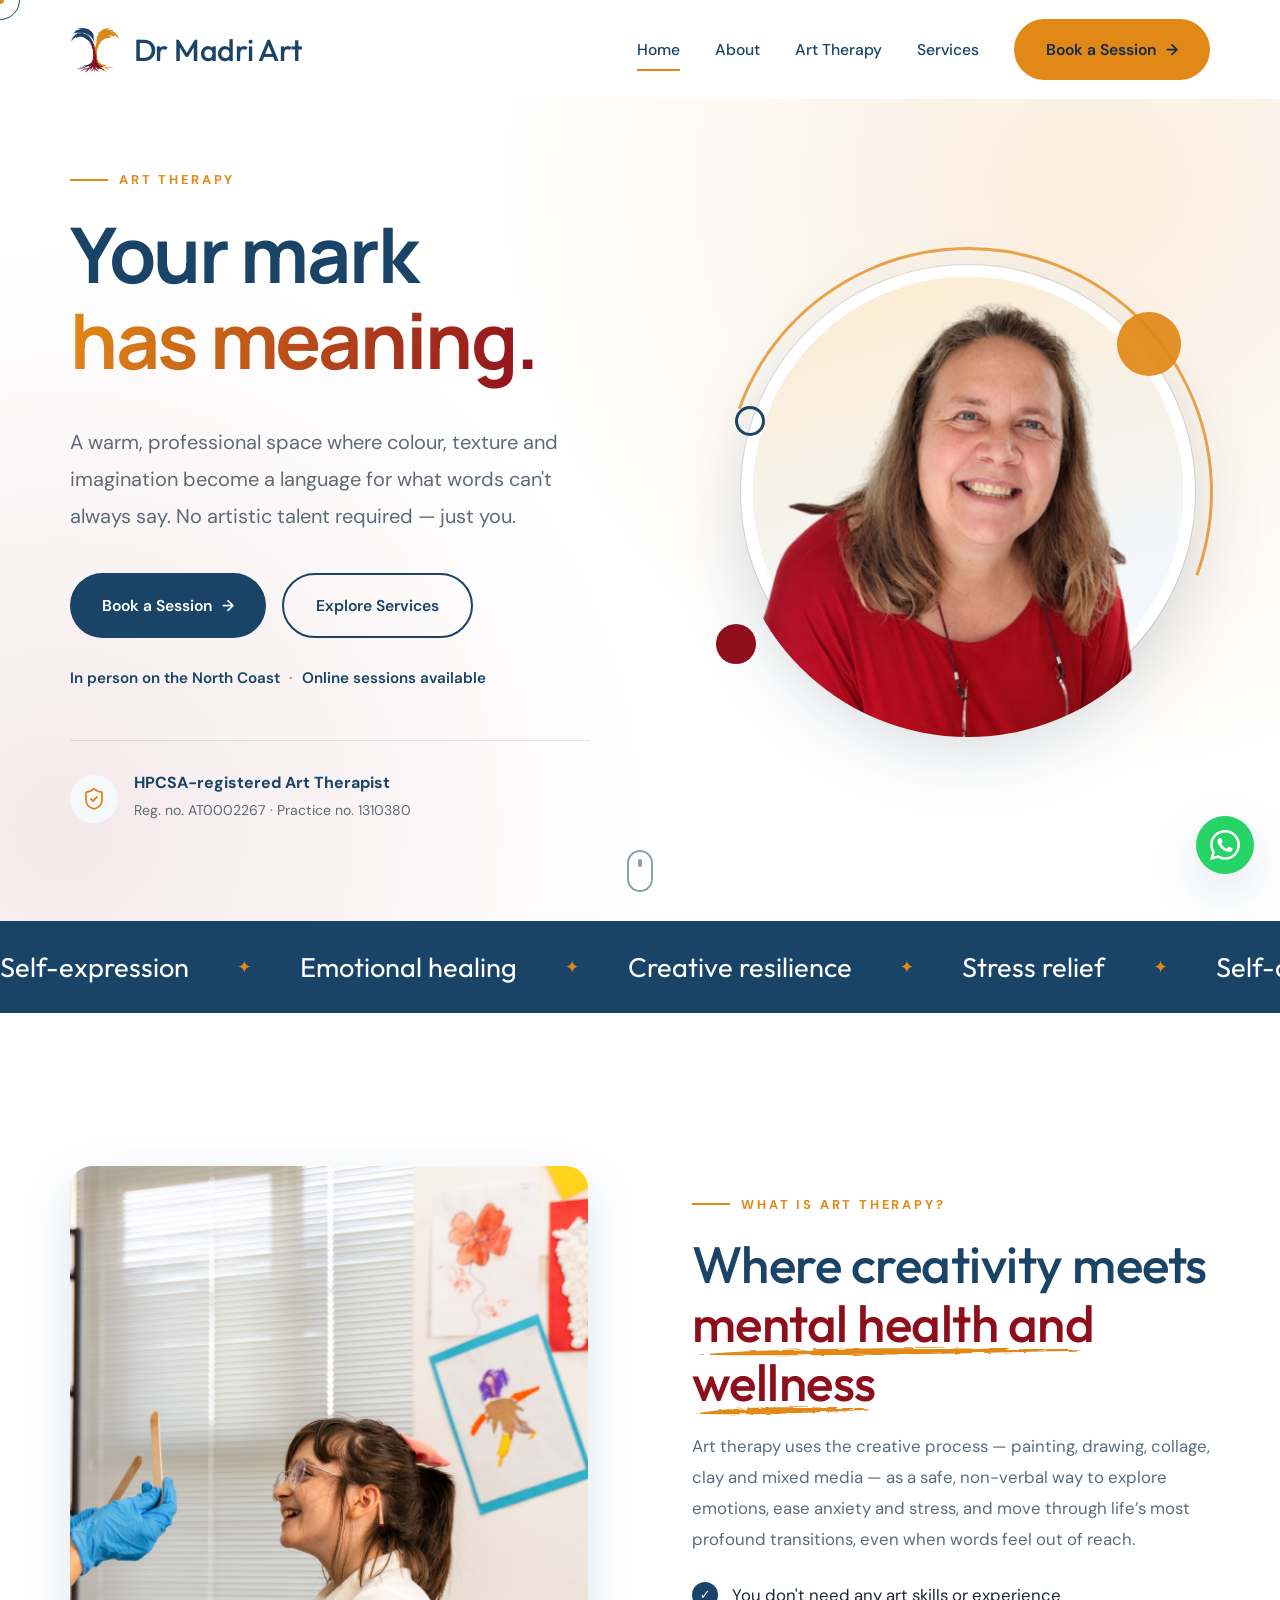
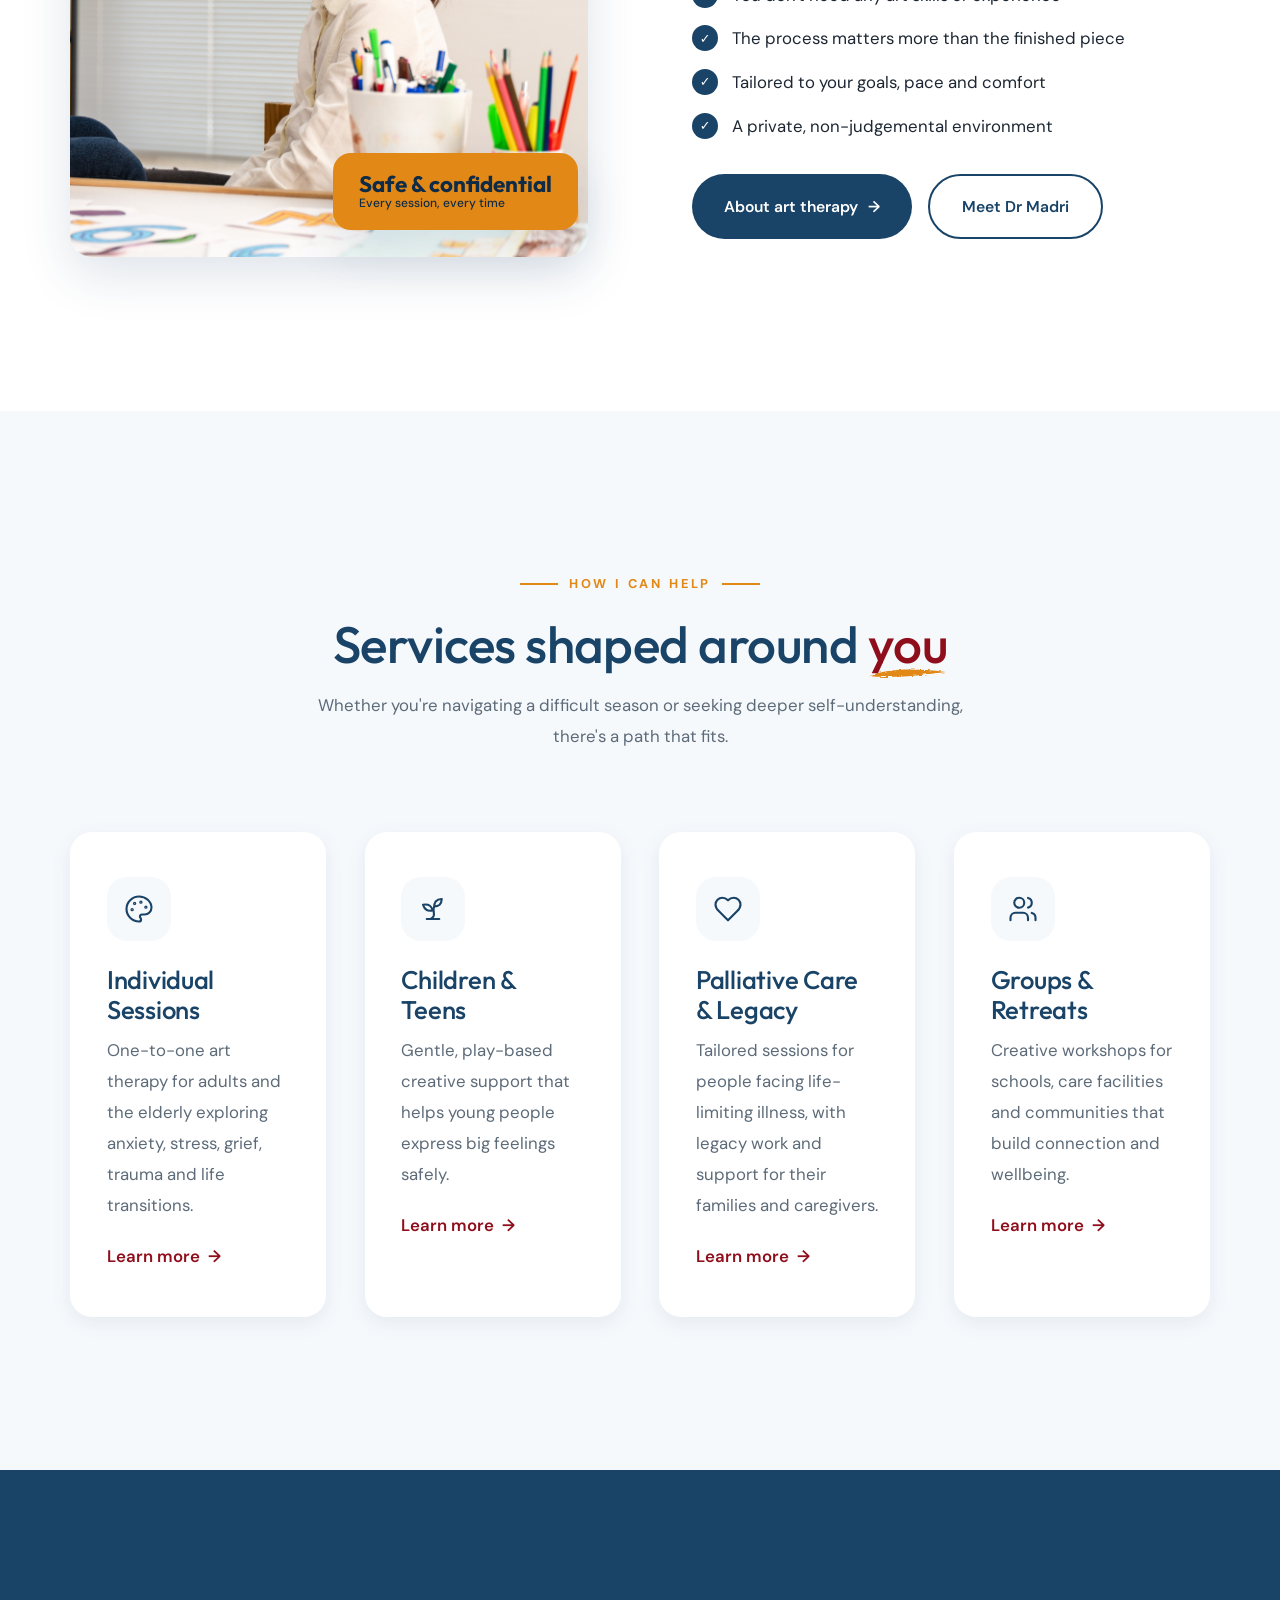
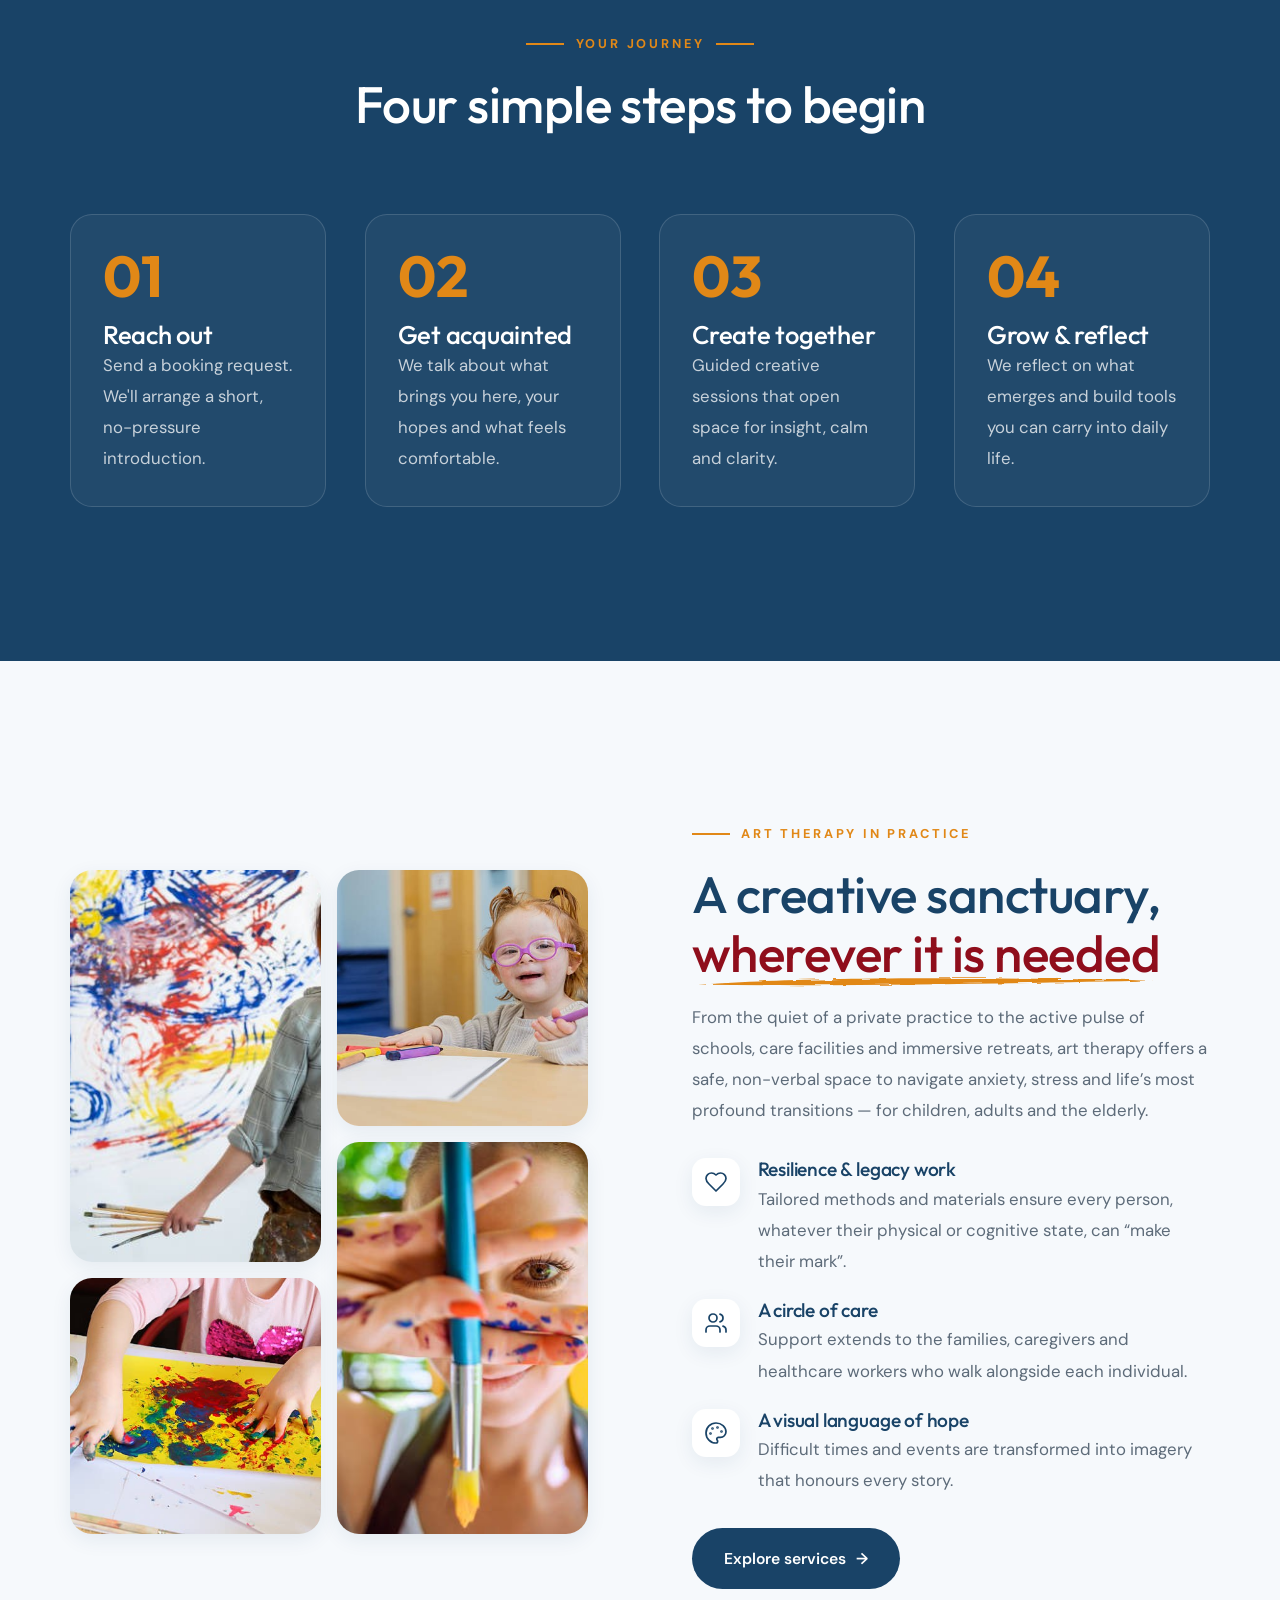
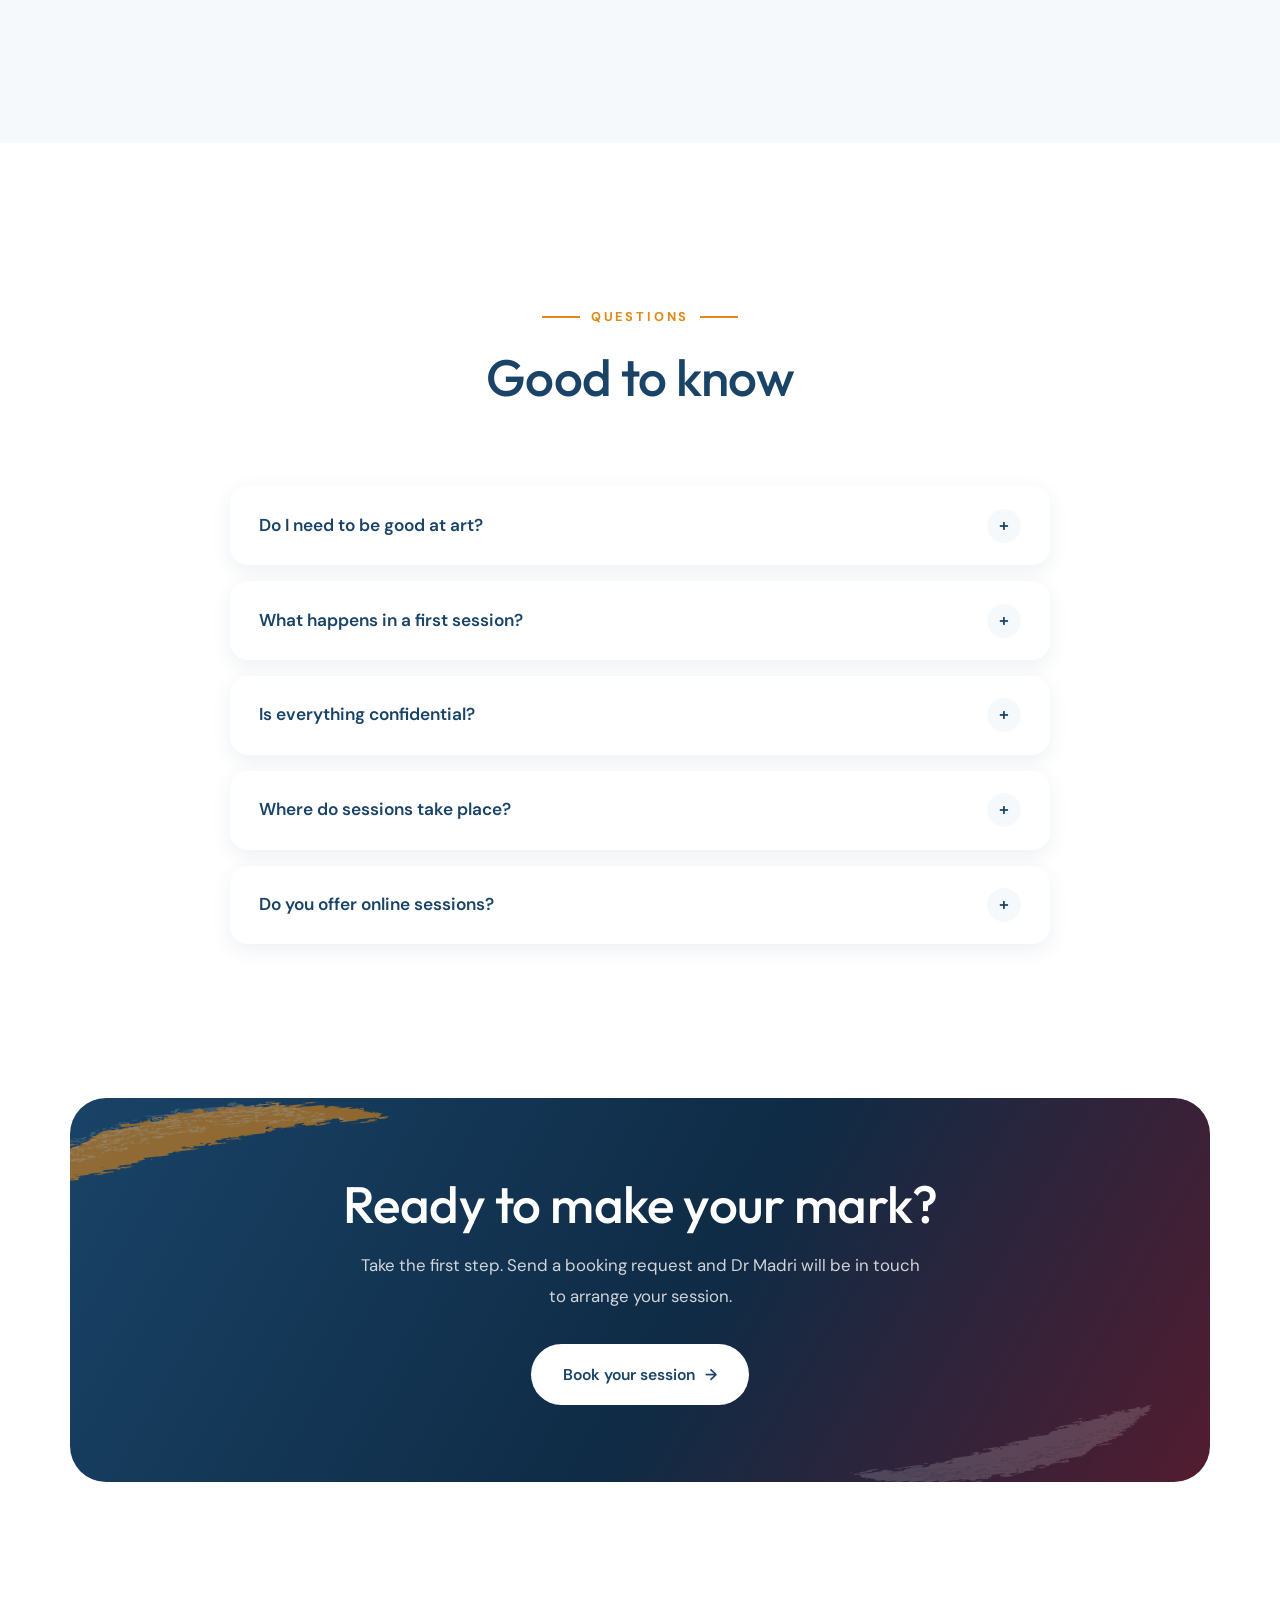
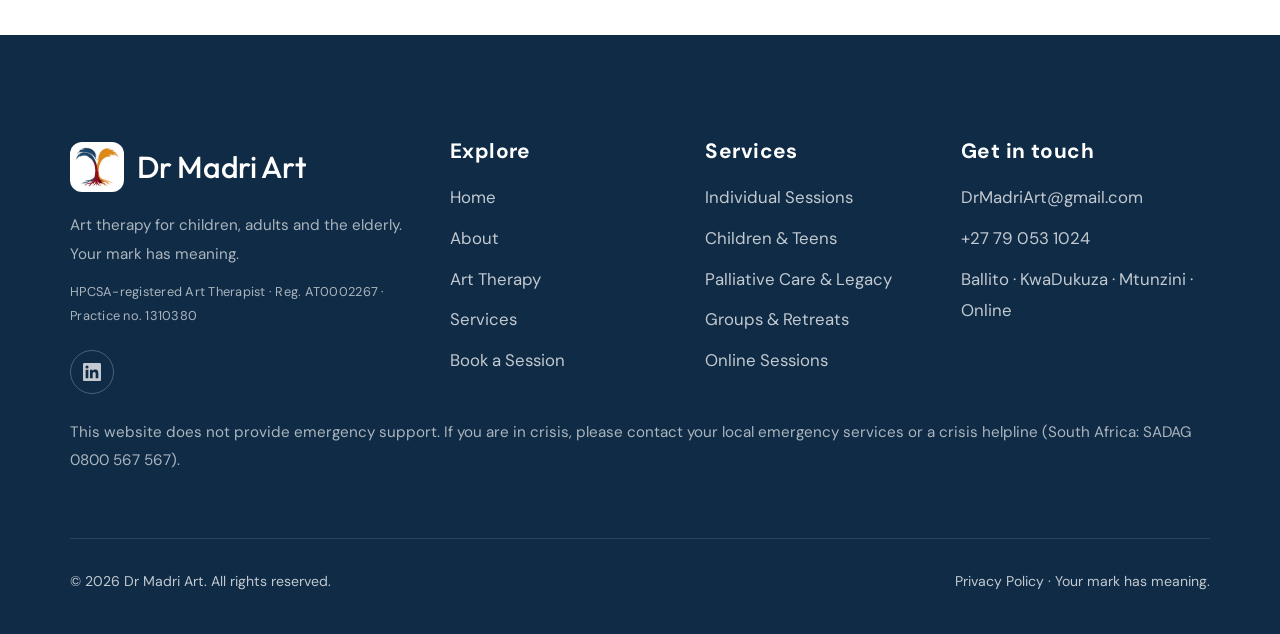
==== commit 10634a90: "Update index.html" ====
--- a/index.html
+++ b/index.html
@@ -85,7 +85,7 @@
         </div>
         <div class="reveal right">
           <span class="eyebrow">What is art therapy?</span>
-          <h2>Where creativity meets <em>clinical care</em></h2>
+          <h2>Where creativity meets <em>mental health and wellness</em></h2>
           <p style="margin-top:1.2rem">Art therapy uses the creative process — painting, drawing, collage, clay and mixed media — as a safe, non-verbal way to explore emotions, ease anxiety and stress, and move through life’s most profound transitions, even when words feel out of reach.</p>
           <ul class="check-list">
             <li>You don't need any art skills or experience</li>
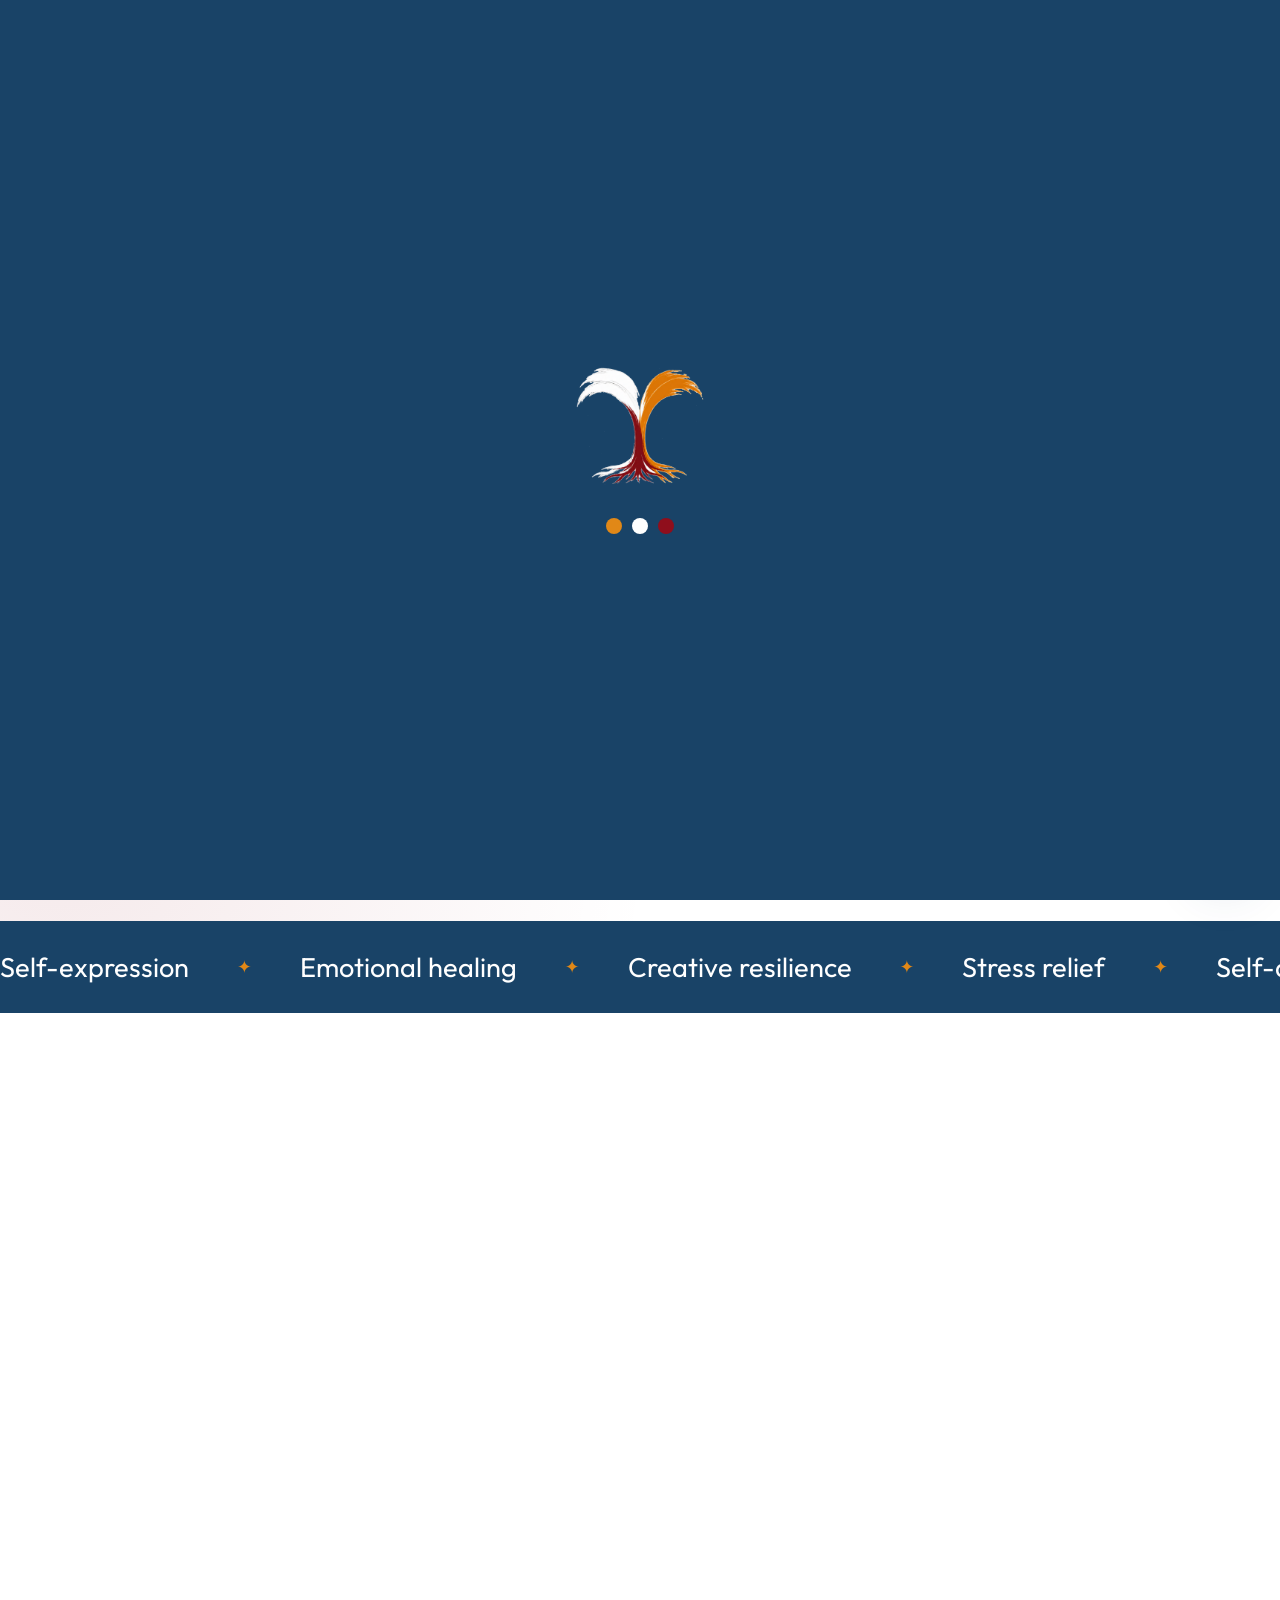
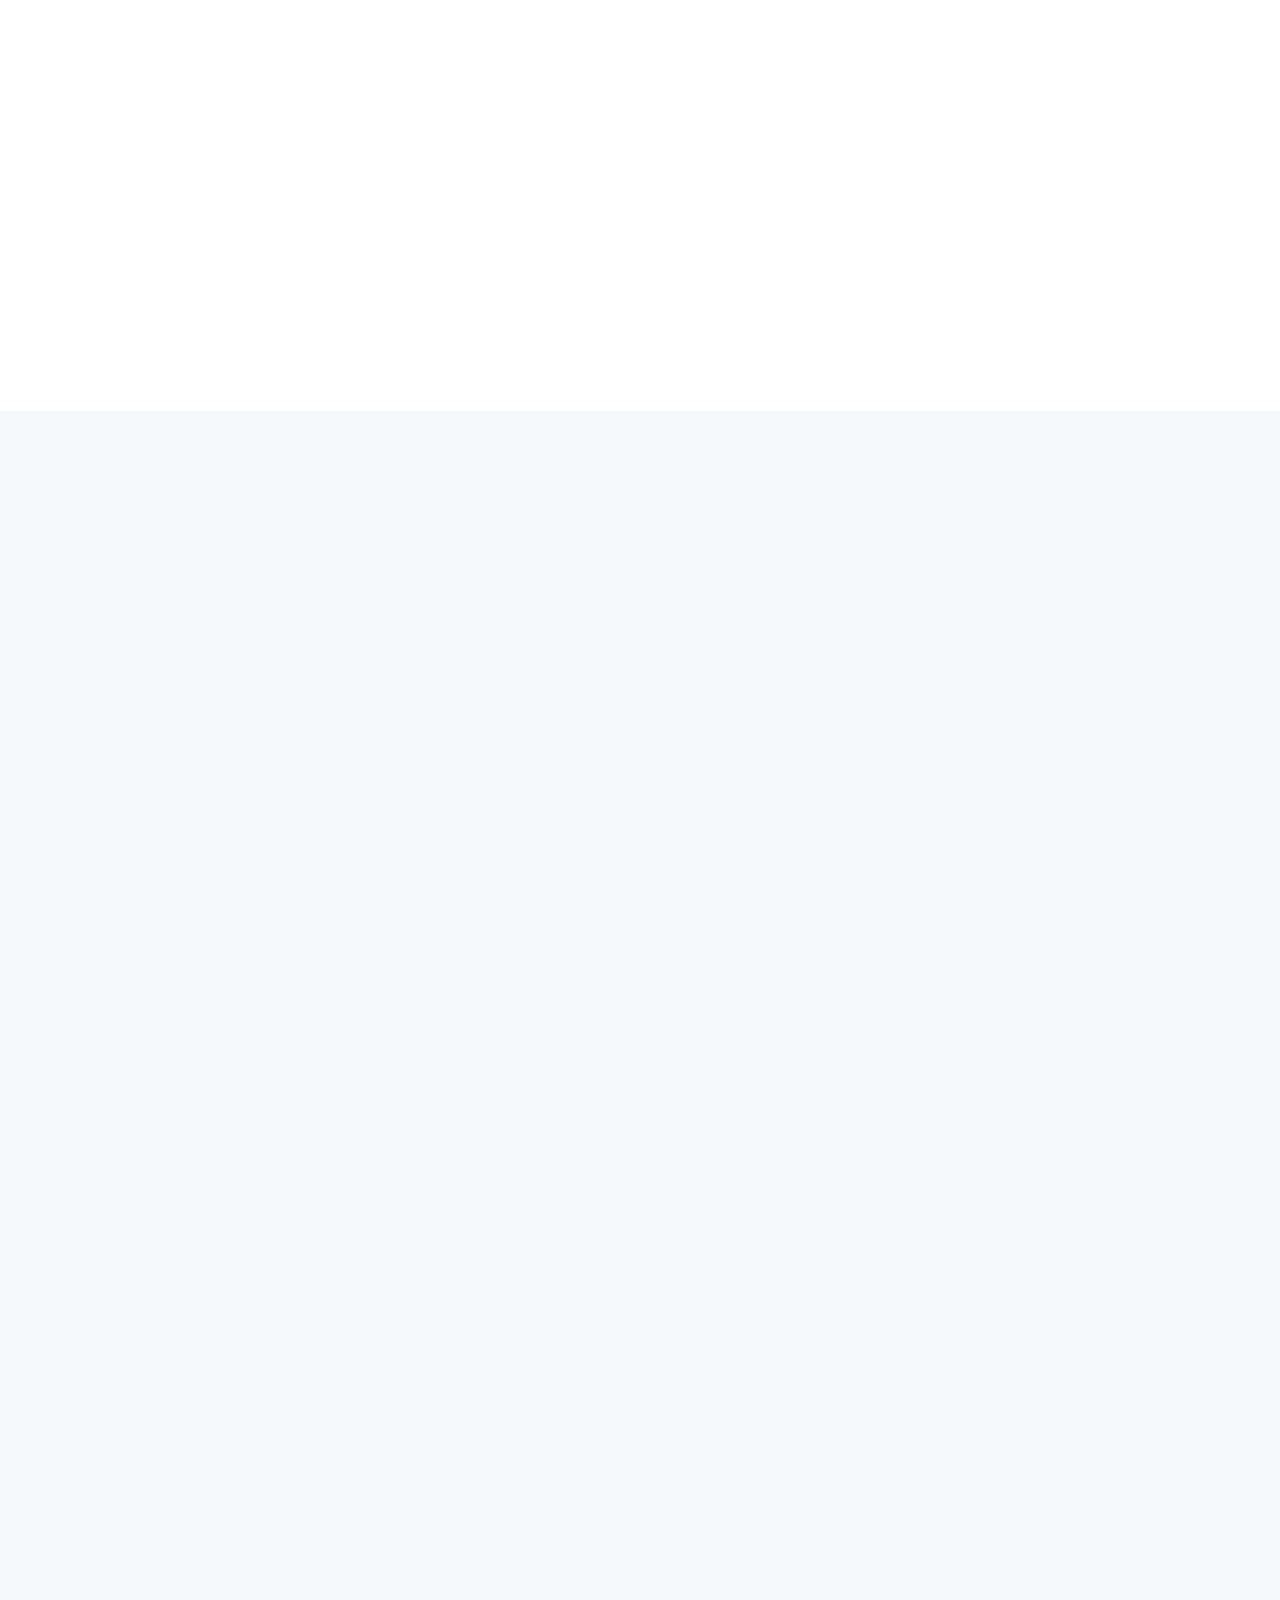
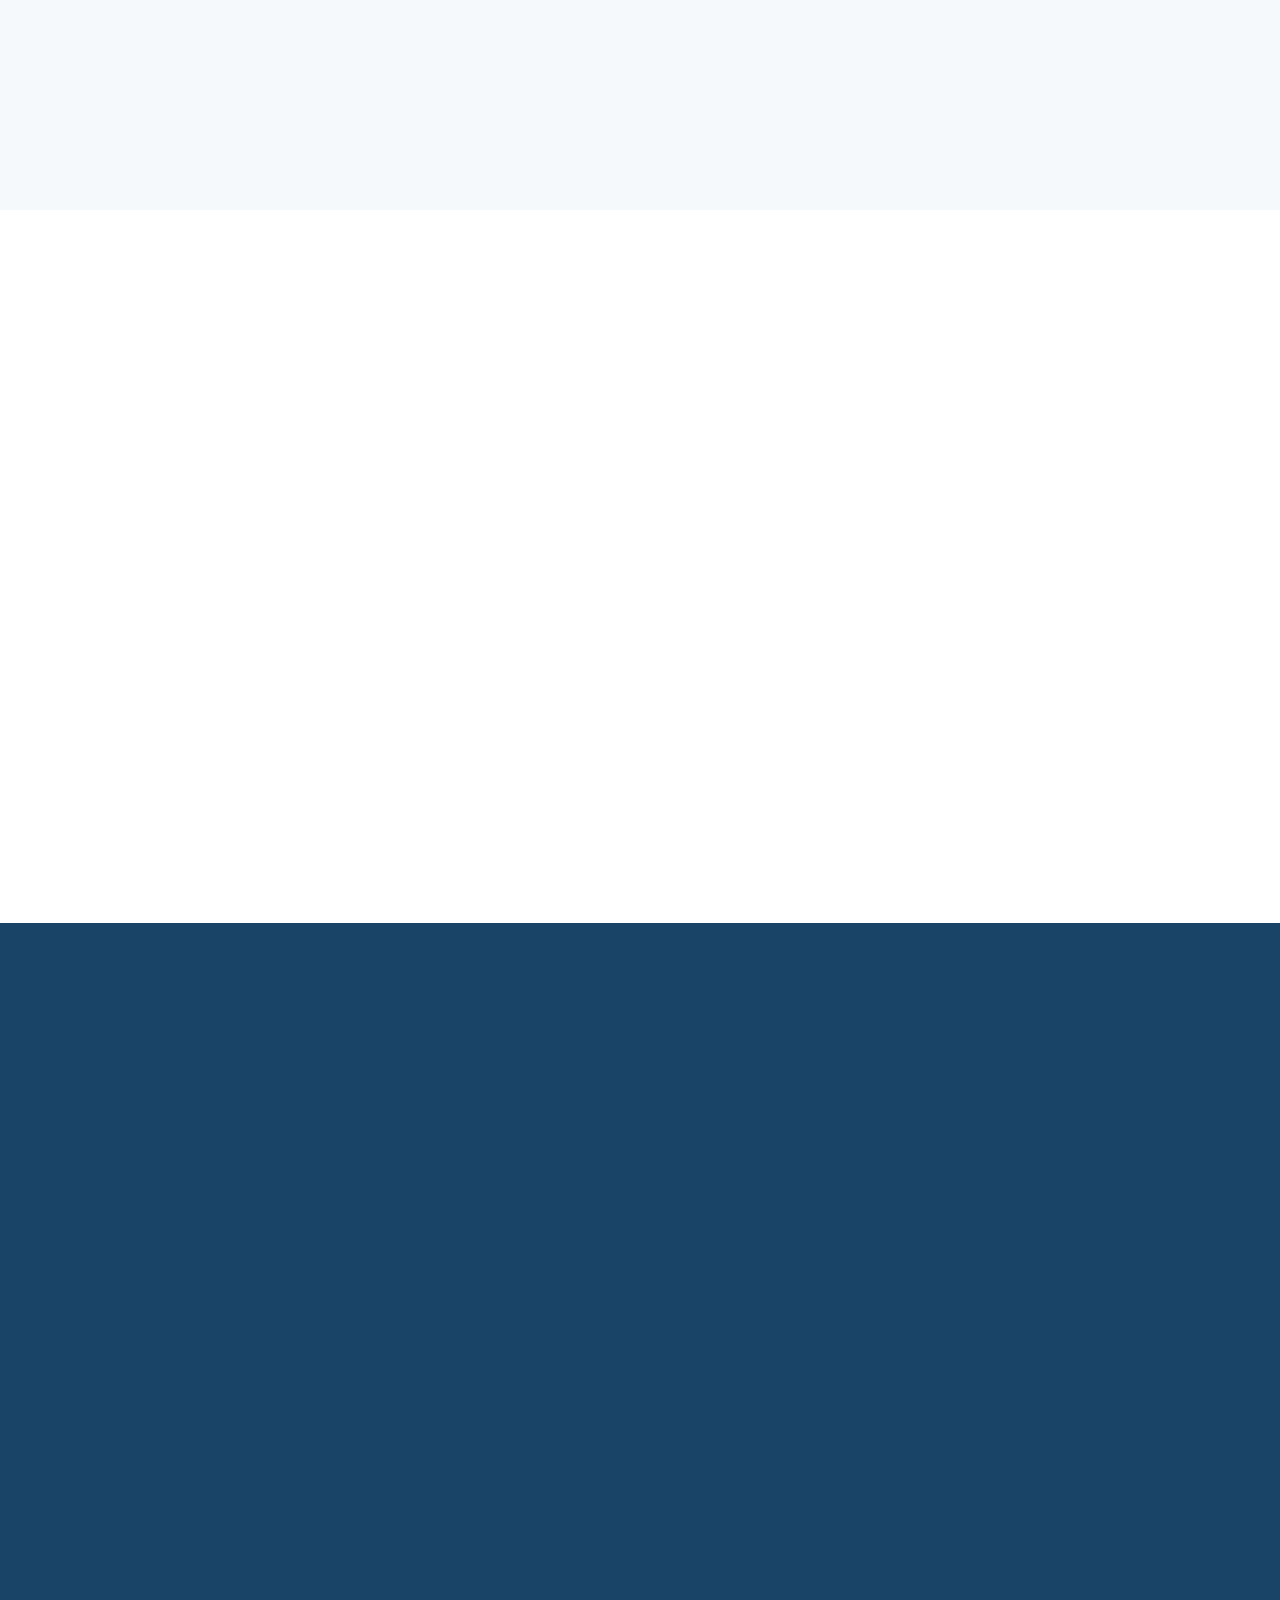
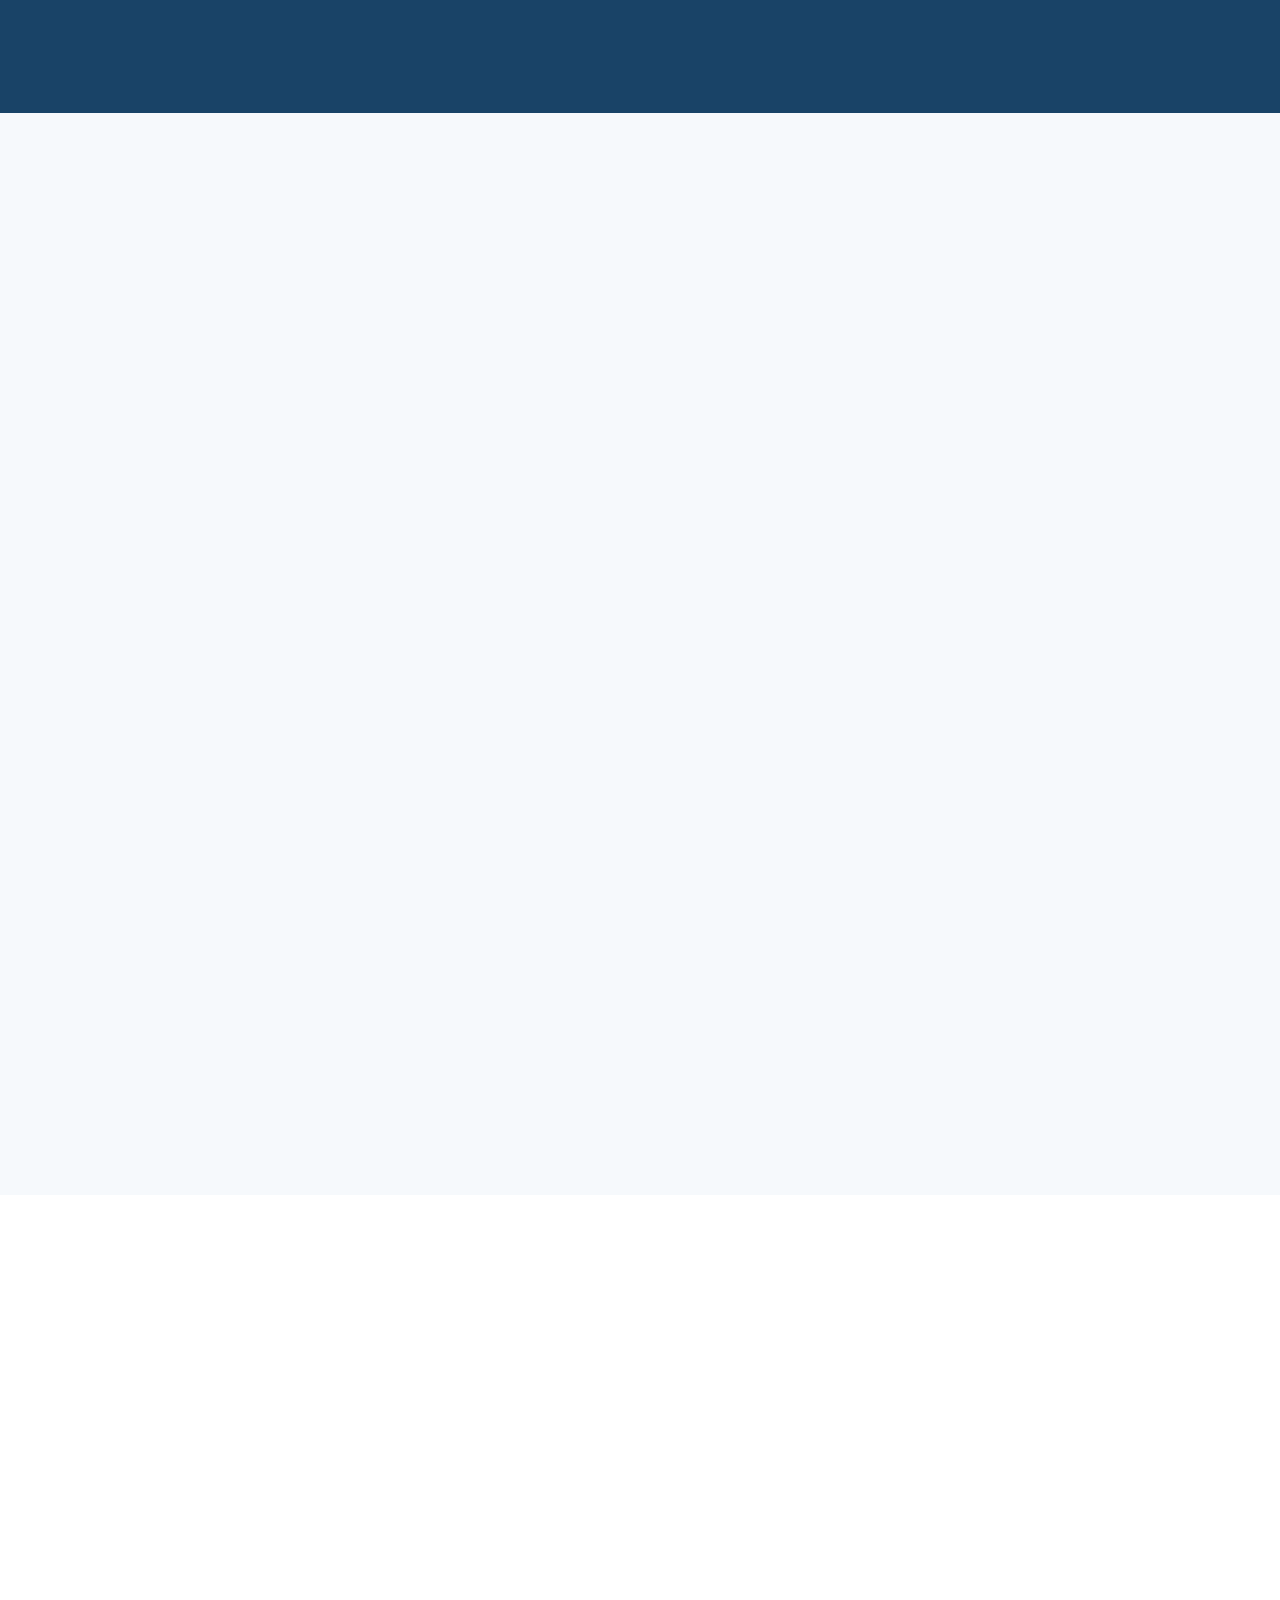
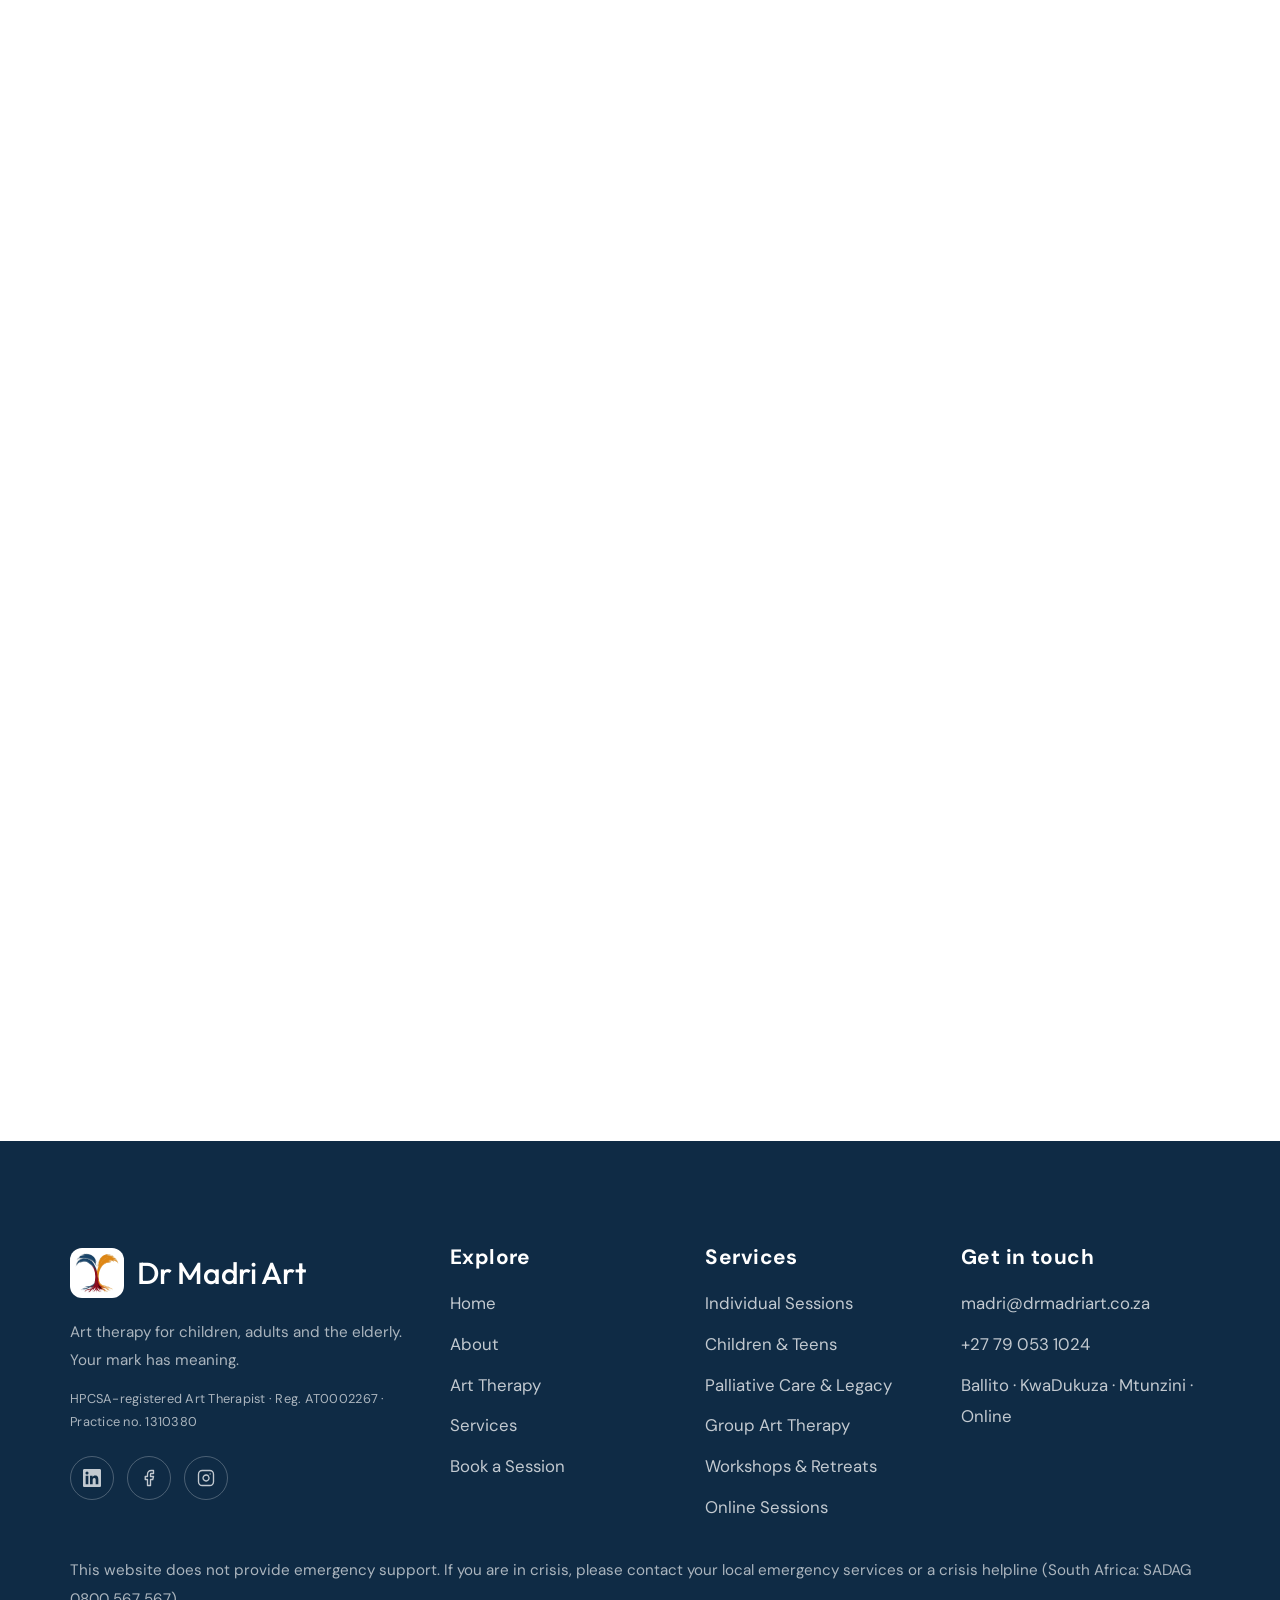
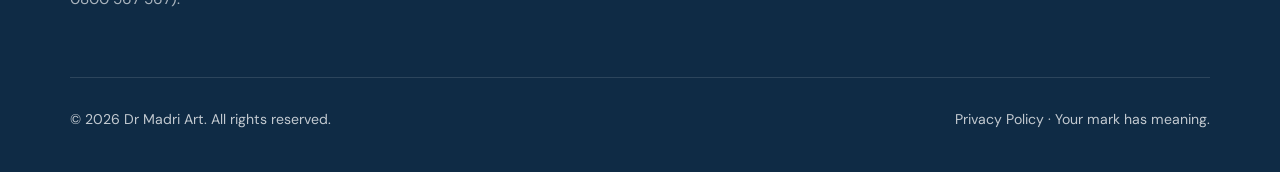
==== commit 4d2429bb: "Add files via upload" ====
--- a/index.html
+++ b/index.html
@@ -21,7 +21,7 @@
   <link rel="stylesheet" href="styles.css">
   <noscript><style>.preloader,.page-fade{display:none!important}.reveal{opacity:1!important;transform:none!important}</style></noscript>
   <script type="application/ld+json">
-  {"@context":"https://schema.org","@type":"MedicalBusiness","name":"Dr Madri Art","description":"HPCSA-registered art therapy for children, adults and the elderly on the KwaZulu-Natal North Coast, with online sessions available.","url":"https://epiclogossa2-beep.github.io/drmadriart/","image":"https://epiclogossa2-beep.github.io/drmadriart/images/madri_icon_1.png","email":"DrMadriArt@gmail.com","telephone":"+27790531024","founder":{"@type":"Person","name":"Dr Madri Jansen van Rensburg","jobTitle":"Art Therapist"},"areaServed":["Ballito","KwaDukuza","Mtunzini"],"address":{"@type":"PostalAddress","addressLocality":"KwaDukuza","addressRegion":"KwaZulu-Natal","addressCountry":"ZA"}}
+  {"@context":"https://schema.org","@type":"MedicalBusiness","name":"Dr Madri Art","description":"HPCSA-registered art therapy for children, adults and the elderly on the KwaZulu-Natal North Coast, with online sessions available.","url":"https://epiclogossa2-beep.github.io/drmadriart/","image":"https://epiclogossa2-beep.github.io/drmadriart/images/madri_icon_1.png","email":"madri@drmadriart.co.za","telephone":"+27790531024","founder":{"@type":"Person","name":"Dr Madri Jansen van Rensburg","jobTitle":"Art Therapist"},"areaServed":["Ballito","KwaDukuza","Mtunzini"],"address":{"@type":"PostalAddress","addressLocality":"KwaDukuza","addressRegion":"KwaZulu-Natal","addressCountry":"ZA"}}
   </script>
 </head>
 <body>
@@ -62,7 +62,7 @@
           </div>
         <div class="hero-visual reveal zoom" style="--d:.2s">
           <div class="orb a"></div><div class="orb b"></div><div class="orb c"></div>
-          <div class="arch portrait"><img src="images/madri.png" alt="Dr Madri smiling in a red top" width="1000" height="1000"></div>
+          <div class="arch portrait"><img src="images/madri.png" alt="Dr Madri smiling in a red top" width="1000" height="1000" fetchpriority="high" decoding="async"></div>
         </div>
       </div>
       <div class="scroll-hint" aria-hidden="true"></div>
@@ -85,7 +85,7 @@
         </div>
         <div class="reveal right">
           <span class="eyebrow">What is art therapy?</span>
-          <h2>Where creativity meets <em>mental health and wellness</em></h2>
+          <h2>Where creativity meets <em>clinical care</em></h2>
           <p style="margin-top:1.2rem">Art therapy uses the creative process — painting, drawing, collage, clay and mixed media — as a safe, non-verbal way to explore emotions, ease anxiety and stress, and move through life’s most profound transitions, even when words feel out of reach.</p>
           <ul class="check-list">
             <li>You don't need any art skills or experience</li>
@@ -106,11 +106,29 @@
           <h2>Services shaped around <em>you</em></h2>
           <p>Whether you're navigating a difficult season or seeking deeper self-understanding, there's a path that fits.</p>
         </div>
-        <div class="grid grid-4">
+        <div class="grid grid-3">
           <a href="services.html" class="card reveal"><div class="icon"><svg viewBox="0 0 24 24" aria-hidden="true"><circle cx="13.5" cy="6.5" r=".5"/><circle cx="17.5" cy="10.5" r=".5"/><circle cx="8.5" cy="7.5" r=".5"/><circle cx="6.5" cy="12.5" r=".5"/><path d="M12 2C6.5 2 2 6.5 2 12s4.5 10 10 10c.926 0 1.648-.746 1.648-1.688 0-.437-.18-.835-.437-1.125-.29-.289-.438-.652-.438-1.125a1.64 1.64 0 0 1 1.668-1.668h1.996c3.051 0 5.555-2.503 5.555-5.554C21.965 6.012 17.461 2 12 2z"/></svg></div><h3>Individual Sessions</h3><p>One-to-one art therapy for adults and the elderly exploring anxiety, stress, grief, trauma and life transitions.</p><span class="more">Learn more <span>→</span></span></a>
           <a href="services.html" class="card reveal" style="--d:.1s"><div class="icon"><svg viewBox="0 0 24 24" aria-hidden="true"><path d="M7 20h10"/><path d="M10 20c5.5-2.5.8-6.4 3-10"/><path d="M9.5 9.4c1.1.8 1.8 2.2 2.3 3.7-2 .4-3.5.4-4.8-.3-1.2-.6-2.3-1.9-3-4.2 2.8-.5 4.4 0 5.5.8z"/><path d="M14.1 6a7 7 0 0 0-1.1 4c1.9-.1 3.3-.6 4.3-1.4 1-1 1.6-2.3 1.7-4.6-2.7.1-4 1-4.9 2z"/></svg></div><h3>Children &amp; Teens</h3><p>Gentle, play-based creative support that helps young people express big feelings safely.</p><span class="more">Learn more <span>→</span></span></a>
           <a href="services.html" class="card reveal" style="--d:.2s"><div class="icon"><svg viewBox="0 0 24 24" aria-hidden="true"><path d="M19 14c1.49-1.46 3-3.21 3-5.5A5.5 5.5 0 0 0 16.5 3c-1.76 0-3 .5-4.5 2-1.5-1.5-2.74-2-4.5-2A5.5 5.5 0 0 0 2 8.5c0 2.3 1.5 4.05 3 5.5l7 7Z"/></svg></div><h3>Palliative Care &amp; Legacy</h3><p>Tailored sessions for people facing life-limiting illness, with legacy work and support for their families and caregivers.</p><span class="more">Learn more <span>→</span></span></a>
-          <a href="services.html" class="card reveal" style="--d:.3s"><div class="icon"><svg viewBox="0 0 24 24" aria-hidden="true"><path d="M16 21v-2a4 4 0 0 0-4-4H6a4 4 0 0 0-4 4v2"/><circle cx="9" cy="7" r="4"/><path d="M22 21v-2a4 4 0 0 0-3-3.87"/><path d="M16 3.13a4 4 0 0 1 0 7.75"/></svg></div><h3>Groups &amp; Retreats</h3><p>Creative workshops for schools, care facilities and communities that build connection and wellbeing.</p><span class="more">Learn more <span>→</span></span></a>
+          <a href="services.html" class="card reveal" style="--d:.3s"><div class="icon"><svg viewBox="0 0 24 24" aria-hidden="true"><path d="M16 21v-2a4 4 0 0 0-4-4H6a4 4 0 0 0-4 4v2"/><circle cx="9" cy="7" r="4"/><path d="M22 21v-2a4 4 0 0 0-3-3.87"/><path d="M16 3.13a4 4 0 0 1 0 7.75"/></svg></div><h3>Group Art Therapy</h3><p>For like-minded people, families and support teams, using art and the group itself to explore wellness.</p><span class="more">Learn more <span>→</span></span></a>
+          <a href="services.html" class="card reveal" style="--d:.4s"><div class="icon"><svg viewBox="0 0 24 24" aria-hidden="true"><circle cx="12" cy="12" r="4"/><path d="M12 2v2M12 20v2M4.93 4.93l1.41 1.41M17.66 17.66l1.41 1.41M2 12h2M20 12h2M6.34 17.66l-1.41 1.41M19.07 4.93l-1.41 1.41"/></svg></div><h3>Workshops &amp; Retreats</h3><p>Creative workshops for schools, care facilities and communities that build connection and wellbeing.</p><span class="more">Learn more <span>→</span></span></a>
+          <a href="services.html" class="card reveal" style="--d:.5s"><div class="icon"><svg viewBox="0 0 24 24" aria-hidden="true"><rect x="2" y="4" width="20" height="13" rx="2"/><path d="M8 21h8M12 17v4"/></svg></div><h3>Online Sessions</h3><p>Art therapy from home or wherever feels comfortable, whether travel is difficult or you live outside the North Coast.</p><span class="more">Learn more <span>→</span></span></a>
+        </div>
+      </div>
+    </section>
+
+        <!-- GUIDE -->
+    <section id="start">
+      <div class="container">
+        <div class="section-head center reveal">
+          <span class="eyebrow">Where to start</span>
+          <h2>Who is this <em>for</em>?</h2>
+          <p>Choose what fits best and we'll point you to a gentle first step.</p>
+        </div>
+        <div class="guide reveal">
+          <div class="guide-choices" role="group" aria-label="Who is the session for?"><button type="button" class="guide-choice" data-target="g-self" aria-pressed="false">For myself</button><button type="button" class="guide-choice" data-target="g-child" aria-pressed="false">For my child or teen</button><button type="button" class="guide-choice" data-target="g-care" aria-pressed="false">For someone facing illness or in care</button><button type="button" class="guide-choice" data-target="g-group" aria-pressed="false">For a group, family or team</button><button type="button" class="guide-choice" data-target="g-unsure" aria-pressed="false">I'm not sure yet</button></div>
+          <div class="guide-panels" aria-live="polite"><div class="guide-panel" id="g-self" hidden><div><span class="guide-kicker">A good place to begin</span><h3>Individual Art Therapy</h3><p>One-to-one sessions, in person or online, exploring stress, anxiety, trauma, grief or life transitions through guided creative work.</p></div><div class="guide-actions"><a href="contact.html?service=Individual%20Session" class="btn btn-primary">Book this <span class="arrow">→</span></a><a href="contact.html?type=info&amp;service=Individual%20Session" class="btn btn-outline">Ask a question first</a></div></div><div class="guide-panel" id="g-child" hidden><div><span class="guide-kicker">A good place to begin</span><h3>Children &amp; Teen Sessions</h3><p>Play-based and expressive sessions that help young people process emotions and build confidence. Parent guidance is included.</p></div><div class="guide-actions"><a href="contact.html?service=Child%20%26%20Teen%20Session" class="btn btn-primary">Book this <span class="arrow">→</span></a><a href="contact.html?type=info&amp;service=Child%20%26%20Teen%20Session" class="btn btn-outline">Ask a question first</a></div></div><div class="guide-panel" id="g-care" hidden><div><span class="guide-kicker">A good place to begin</span><h3>Palliative Care &amp; Legacy Work</h3><p>Gentle, tailored sessions with legacy work that honours their story. Materials are adapted to every physical or cognitive ability, with support for families and caregivers.</p></div><div class="guide-actions"><a href="contact.html?service=Palliative%20Care%20%26%20Legacy%20Work" class="btn btn-primary">Book this <span class="arrow">→</span></a><a href="contact.html?type=info&amp;service=Palliative%20Care%20%26%20Legacy%20Work" class="btn btn-outline">Ask a question first</a></div></div><div class="guide-panel" id="g-group" hidden><div><span class="guide-kicker">A good place to begin</span><h3>Group Art Therapy</h3><p>A group process for like-minded people, families and support teams, using art and the group itself to explore wellness. Looking for a one-off creative event instead? Workshops and retreats are on the services page.</p></div><div class="guide-actions"><a href="contact.html?service=Group%20Art%20Therapy" class="btn btn-primary">Book this <span class="arrow">→</span></a><a href="contact.html?type=info&amp;service=Group%20Art%20Therapy" class="btn btn-outline">Ask a question first</a></div></div><div class="guide-panel" id="g-unsure" hidden><div><span class="guide-kicker">A good place to begin</span><h3>Let's talk it through</h3><p>No pressure and no commitment. Send a short message and Dr Madri will help you find the right starting point.</p></div><div class="guide-actions"><a href="contact.html?service=Not%20sure%20yet" class="btn btn-primary">Book this <span class="arrow">→</span></a><a href="contact.html?type=info&amp;service=Not%20sure%20yet" class="btn btn-outline">Ask a question first</a></div></div></div>
+          <noscript><p class="guide-noscript">Browse all options on the <a href="services.html" style="text-decoration:underline">services page</a>.</p></noscript>
         </div>
       </div>
     </section>
@@ -175,7 +193,7 @@
           <h2>Ready to make your mark?</h2>
           <p>Take the first step. Send a booking request and Dr Madri will be in touch to arrange your session.</p>
           <a href="contact.html" class="btn btn-light">Book your session <span class="arrow">→</span></a>
-        </div>
+        <p class="cta-email">Or write to <a href="mailto:madri@drmadriart.co.za">madri@drmadriart.co.za</a></p></div>
       </div>
     </section>
   </main>
@@ -185,10 +203,10 @@
       <div class="footer-grid">
         <div><a href="index.html" class="brand" aria-label="Dr Madri Art home"><img class="brand-icon" src="images/madri_icon_1.png" alt=""><span class="brand-text">Dr Madri Art</span></a><p>Art therapy for children, adults and the elderly. Your mark has meaning.</p>
           <p class="footer-cred">HPCSA-registered Art Therapist · Reg. AT0002267 · Practice no. 1310380</p>
-          <div class="socials"><a href="https://www.linkedin.com/in/madrijvr/" target="_blank" aria-label="LinkedIn" rel="noopener"><svg viewBox="0 0 24 24" aria-hidden="true"><path fill="currentColor" d="M20.447 20.452h-3.554v-5.569c0-1.328-.027-3.037-1.852-3.037-1.853 0-2.136 1.445-2.136 2.939v5.667H9.351V9h3.414v1.561h.046c.477-.9 1.637-1.85 3.37-1.85 3.601 0 4.267 2.37 4.267 5.455v6.286zM5.337 7.433a2.062 2.062 0 01-2.063-2.065 2.064 2.064 0 112.063 2.065zm1.782 13.019H3.555V9h3.564v11.452zM22.225 0H1.771C.792 0 0 .774 0 1.729v20.542C0 23.227.792 24 1.771 24h20.451C23.2 24 24 23.227 24 22.271V1.729C24 .774 23.2 0 22.222 0h.003z"/></svg></a></div></div>
+          <div class="socials"><a href="https://www.linkedin.com/in/madrijvr/" target="_blank" aria-label="LinkedIn" rel="noopener"><svg viewBox="0 0 24 24" aria-hidden="true"><path fill="currentColor" d="M20.447 20.452h-3.554v-5.569c0-1.328-.027-3.037-1.852-3.037-1.853 0-2.136 1.445-2.136 2.939v5.667H9.351V9h3.414v1.561h.046c.477-.9 1.637-1.85 3.37-1.85 3.601 0 4.267 2.37 4.267 5.455v6.286zM5.337 7.433a2.062 2.062 0 01-2.063-2.065 2.064 2.064 0 112.063 2.065zm1.782 13.019H3.555V9h3.564v11.452zM22.225 0H1.771C.792 0 0 .774 0 1.729v20.542C0 23.227.792 24 1.771 24h20.451C23.2 24 24 23.227 24 22.271V1.729C24 .774 23.2 0 22.222 0h.003z"/></svg></a><a href="https://www.facebook.com/me/" target="_blank" aria-label="Facebook" rel="noopener"><svg viewBox="0 0 24 24" aria-hidden="true" fill="none" stroke="currentColor" stroke-width="1.8" stroke-linecap="round" stroke-linejoin="round"><path d="M18 2h-3a5 5 0 0 0-5 5v3H7v4h3v8h4v-8h3l1-4h-4V7a1 1 0 0 1 1-1h3z"/></svg></a><a href="https://www.instagram.com/drmadriart/" target="_blank" aria-label="Instagram" rel="noopener"><svg viewBox="0 0 24 24" aria-hidden="true" fill="none" stroke="currentColor" stroke-width="1.8" stroke-linecap="round" stroke-linejoin="round"><rect x="2" y="2" width="20" height="20" rx="5"/><path d="M16 11.37A4 4 0 1 1 12.63 8 4 4 0 0 1 16 11.37z"/><line x1="17.5" y1="6.5" x2="17.51" y2="6.5"/></svg></a></div></div>
         <div><h4>Explore</h4><ul><li><a href="index.html">Home</a></li><li><a href="about.html">About</a></li><li><a href="art-therapy.html">Art Therapy</a></li><li><a href="services.html">Services</a></li><li><a href="contact.html">Book a Session</a></li></ul></div>
-        <div><h4>Services</h4><ul><li><a href="services.html">Individual Sessions</a></li><li><a href="services.html">Children &amp; Teens</a></li><li><a href="services.html">Palliative Care &amp; Legacy</a></li><li><a href="services.html">Groups &amp; Retreats</a></li><li><a href="services.html">Online Sessions</a></li></ul></div>
-        <div><h4>Get in touch</h4><ul><li><a href="mailto:DrMadriArt@gmail.com">DrMadriArt@gmail.com</a></li><li><a href="tel:+27790531024">+27 79 053 1024</a></li><li>Ballito · KwaDukuza · Mtunzini · Online</li></ul></div>
+        <div><h4>Services</h4><ul><li><a href="services.html">Individual Sessions</a></li><li><a href="services.html">Children &amp; Teens</a></li><li><a href="services.html">Palliative Care &amp; Legacy</a></li><li><a href="services.html">Group Art Therapy</a></li><li><a href="services.html">Workshops &amp; Retreats</a></li><li><a href="services.html">Online Sessions</a></li></ul></div>
+        <div><h4>Get in touch</h4><ul><li><a href="mailto:madri@drmadriart.co.za">madri@drmadriart.co.za</a></li><li><a href="tel:+27790531024">+27 79 053 1024</a></li><li>Ballito · KwaDukuza · Mtunzini · Online</li></ul></div>
       </div>
       <p class="crisis-note">This website does not provide emergency support. If you are in crisis, please contact your local emergency services or a crisis helpline (South Africa: SADAG 0800 567 567).</p>
       <div class="footer-bottom"><span>© <span class="year">2026</span> Dr Madri Art. All rights reserved.</span><span><a href="privacy.html">Privacy Policy</a> · Your mark has meaning.</span></div>
--- a/styles.css
+++ b/styles.css
@@ -435,7 +435,7 @@
 .quote-band .container { position: relative; }
 
 /* ---------- Round portrait frame ---------- */
-.arch.portrait { width: min(430px, 100%); aspect-ratio: 1; border-radius: 50%; overflow: visible; background: none; box-shadow: none; position: relative; }
+.arch.portrait { width: min(350px, 100%); aspect-ratio: 1; border-radius: 50%; overflow: visible; background: none; box-shadow: none; position: relative; }
 .arch.portrait::before { content: ""; position: absolute; inset: 0; border-radius: 50%; background: linear-gradient(165deg, #fdeccf 0%, #f3f6fa 70%); box-shadow: 0 0 0 12px #fff, 0 0 0 13px rgba(25,67,103,.14), var(--shadow-lg); }
 .arch.portrait::after { content: ""; position: absolute; inset: -30px; border-radius: 50%; border: 3px solid transparent; border-top-color: var(--amber); border-right-color: var(--amber); rotate: -25deg; opacity: .75; pointer-events: none; }
 .arch.portrait img { position: relative; z-index: 1; border-radius: 50%; object-position: center 14%; scale: 1.1; transform-origin: 50% 30%; }
@@ -478,7 +478,7 @@
   .split { gap: 4rem; }
 }
 @media (max-width: 980px) {
-  .arch.portrait { width: min(300px, 78%); margin-block: 1.5rem; }
+  .arch.portrait { width: min(250px, 70%); margin-block: 1.5rem; }
   .float-card.one { right: 2%; bottom: -3%; padding: .7rem 1rem; }
 }
 
@@ -545,12 +545,12 @@
 @media (max-width: 980px) { .eyebrow::after { content: ""; width: 38px; height: 2px; background: currentColor; transform: none; } }
 
 /* ---------- About portrait with circles ---------- */
-.portrait-wrap { position: relative; width: min(430px, 100%); margin-inline: auto; }
+.portrait-wrap { position: relative; width: min(350px, 100%); margin-inline: auto; }
 .portrait-wrap .arch.portrait { width: 100%; }
 .portrait-wrap .orb.a { width: 64px; height: 64px; top: 8%; right: 6%; z-index: 2; }
 .portrait-wrap .orb.b { width: 40px; height: 40px; bottom: 10%; right: 10%; z-index: 2; }
 .portrait-wrap .orb.c { width: 30px; height: 30px; top: 30%; left: 2%; z-index: 2; }
-@media (max-width: 980px) { .portrait-wrap { width: min(300px, 78%); margin-block: 1.5rem; } .portrait-wrap .orb.a { width: 46px; height: 46px; } }
+@media (max-width: 980px) { .portrait-wrap { width: min(250px, 70%); margin-block: 1.5rem; } .portrait-wrap .orb.a { width: 46px; height: 46px; } }
 
 /* ---------- Mobile overflow fix ---------- */
 html, body { overflow-x: hidden; max-width: 100%; }
@@ -607,3 +607,61 @@
 /* ---------- Online sessions note ---------- */
 .hero-note { margin-top: 1.6rem; font-size: .95rem; font-weight: 600; color: var(--navy); }
 .hero-note span { color: var(--amber); margin: 0 .3rem; }
+
+
+/* ---------- Booking form: choice chips ---------- */
+.fieldset { border: 0; padding: 0; margin: 0 0 1.4rem; min-width: 0; }
+.fieldset legend { font-size: .72rem; font-weight: 700; letter-spacing: .06em; text-transform: uppercase; color: var(--amber); margin-bottom: .6rem; padding: 0; }
+.chips { display: flex; flex-wrap: wrap; gap: .6rem; }
+.chip { position: relative; }
+.chip input { position: absolute; inset: 0; width: 100%; height: 100%; opacity: 0; cursor: pointer; margin: 0; }
+.chip span { display: inline-block; padding: .65rem 1.1rem; border-radius: 999px; border: 1.5px solid rgba(25,67,103,.2); background: #fff; color: var(--navy); font-weight: 500; font-size: .95rem; transition: all .3s var(--ease); }
+.chip:hover span { border-color: var(--amber); }
+.chip input:checked + span { background: var(--navy); color: #fff; border-color: var(--navy); }
+.chip input:focus-visible + span { outline: 3px solid var(--amber); outline-offset: 2px; }
+.form-note { font-size: .85rem; margin: -.6rem 0 1.4rem; }
+.contact-err { display: none; color: var(--crimson); font-size: .85rem; margin: -.8rem 0 1.2rem; }
+.contact-err.show { display: block; }
+.is-hidden { display: none !important; }
+.service-row .meta .more + .more { display: block; margin-top: .45rem; font-weight: 500; font-size: .9rem; }
+
+
+/* ---------- Make your mark (hero trail) ---------- */
+.hero { position: relative; isolation: isolate; }
+.mark-canvas { position: absolute; inset: 0; width: 100%; height: 100%; pointer-events: none; z-index: -1; }
+@media (prefers-reduced-motion: reduce) { .mark-canvas { display: none; } }
+
+/* ---------- Picture wrapper (after image optimisation) ---------- */
+picture { display: contents; }
+
+/* ---------- CTA email line ---------- */
+.cta-band .cta-email { margin: 1.6rem auto 0; font-size: .95rem; position: relative; z-index: 1; }
+.cta-band .cta-email a { color: #fff; text-decoration: underline; text-underline-offset: 4px; font-weight: 600; }
+
+/* ---------- Contact strip ---------- */
+.contact-strip { display: grid; grid-template-columns: 1.6fr 1fr 1fr; gap: 1.2rem; }
+.contact-strip a { display: flex; flex-direction: column; gap: .35rem; padding: 1.6rem 1.8rem; border-radius: var(--radius); background: #fff; box-shadow: var(--shadow-sm); border: 1px solid rgba(25,67,103,.08); transition: transform .4s var(--ease), box-shadow .4s; }
+.contact-strip a:hover { transform: translateY(-4px); box-shadow: var(--shadow-md); }
+.contact-strip .cs-main { background: var(--navy); border-color: var(--navy); }
+.contact-strip .cs-label { font-size: .72rem; font-weight: 700; letter-spacing: .08em; text-transform: uppercase; color: var(--amber); }
+.contact-strip .cs-value { font-family: var(--font-display); font-size: 1.35rem; color: var(--navy); word-break: break-word; }
+.contact-strip .cs-main .cs-value { color: #fff; font-size: clamp(1.3rem, 2.4vw, 1.9rem); }
+.contact-strip .cs-hint { font-size: .85rem; color: rgba(255,255,255,.75); }
+@media (max-width: 760px) { .contact-strip { grid-template-columns: 1fr; } }
+
+/* ---------- "Where to start" guide ---------- */
+.guide { max-width: 980px; margin-inline: auto; }
+.guide-choices { display: flex; flex-wrap: wrap; justify-content: center; gap: .8rem; margin-bottom: 2rem; }
+.guide-choice { padding: .95rem 1.5rem; border-radius: 999px; border: 1.5px solid rgba(25,67,103,.22); background: #fff; color: var(--navy); font-weight: 600; font-size: 1rem; transition: all .35s var(--ease); }
+.guide-choice:hover { border-color: var(--amber); transform: translateY(-2px); }
+.guide-choice[aria-pressed="true"] { background: var(--navy); color: #fff; border-color: var(--navy); }
+.guide-choice:focus-visible { outline: 3px solid var(--amber); outline-offset: 3px; }
+.guide-panel { display: grid; grid-template-columns: 1.4fr auto; gap: 2rem; align-items: center; background: #fff; border-radius: 28px; padding: clamp(1.8rem, 4vw, 3rem); box-shadow: var(--shadow-md); border-left: 6px solid var(--amber); }
+.guide-panel[hidden] { display: none; }
+.guide-panel.pop { animation: guidePop .55s var(--ease); }
+.guide-kicker { font-size: .72rem; font-weight: 700; letter-spacing: .08em; text-transform: uppercase; color: var(--amber); }
+.guide-panel h3 { margin: .4rem 0 .6rem; }
+.guide-actions { display: flex; flex-direction: column; gap: .8rem; }
+.guide-noscript { text-align: center; }
+@keyframes guidePop { from { opacity: 0; transform: translateY(14px); } to { opacity: 1; transform: none; } }
+@media (max-width: 760px) { .guide-panel { grid-template-columns: 1fr; text-align: center; } .guide-actions { align-items: center; } }
